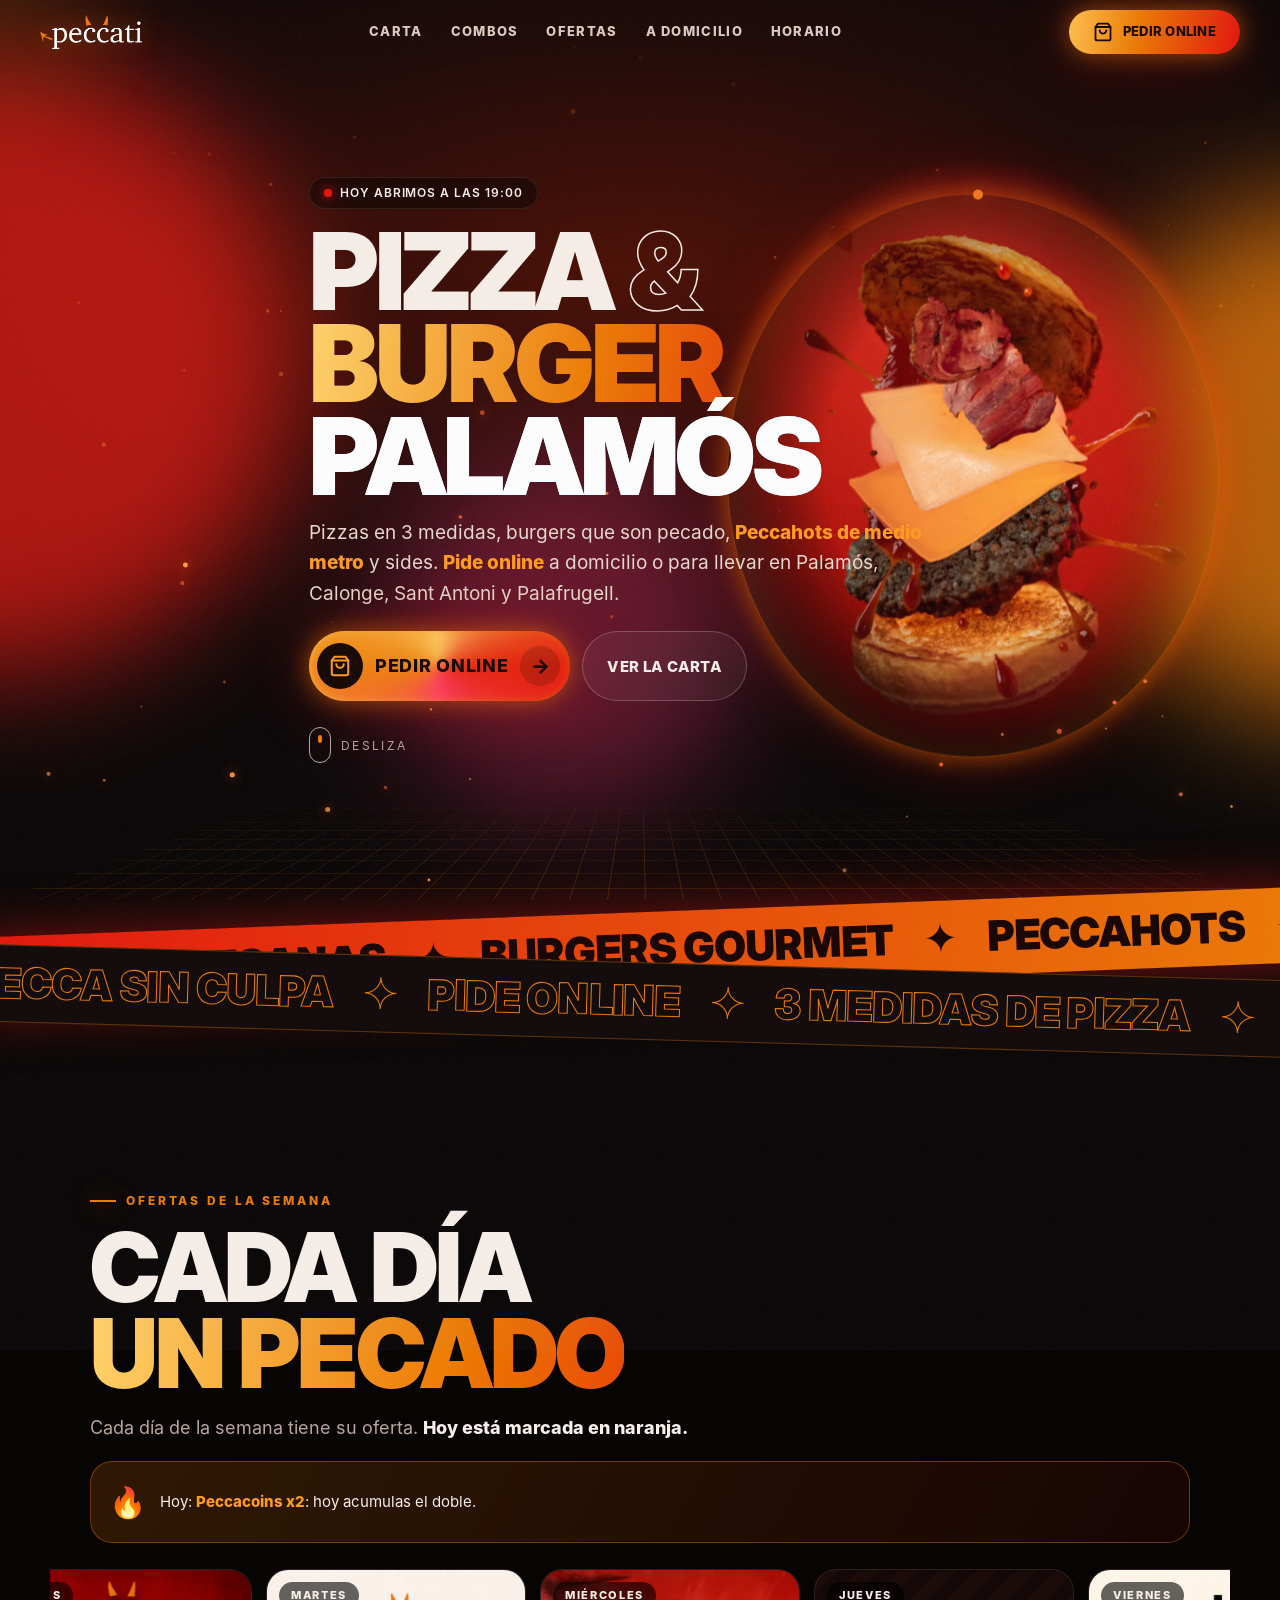
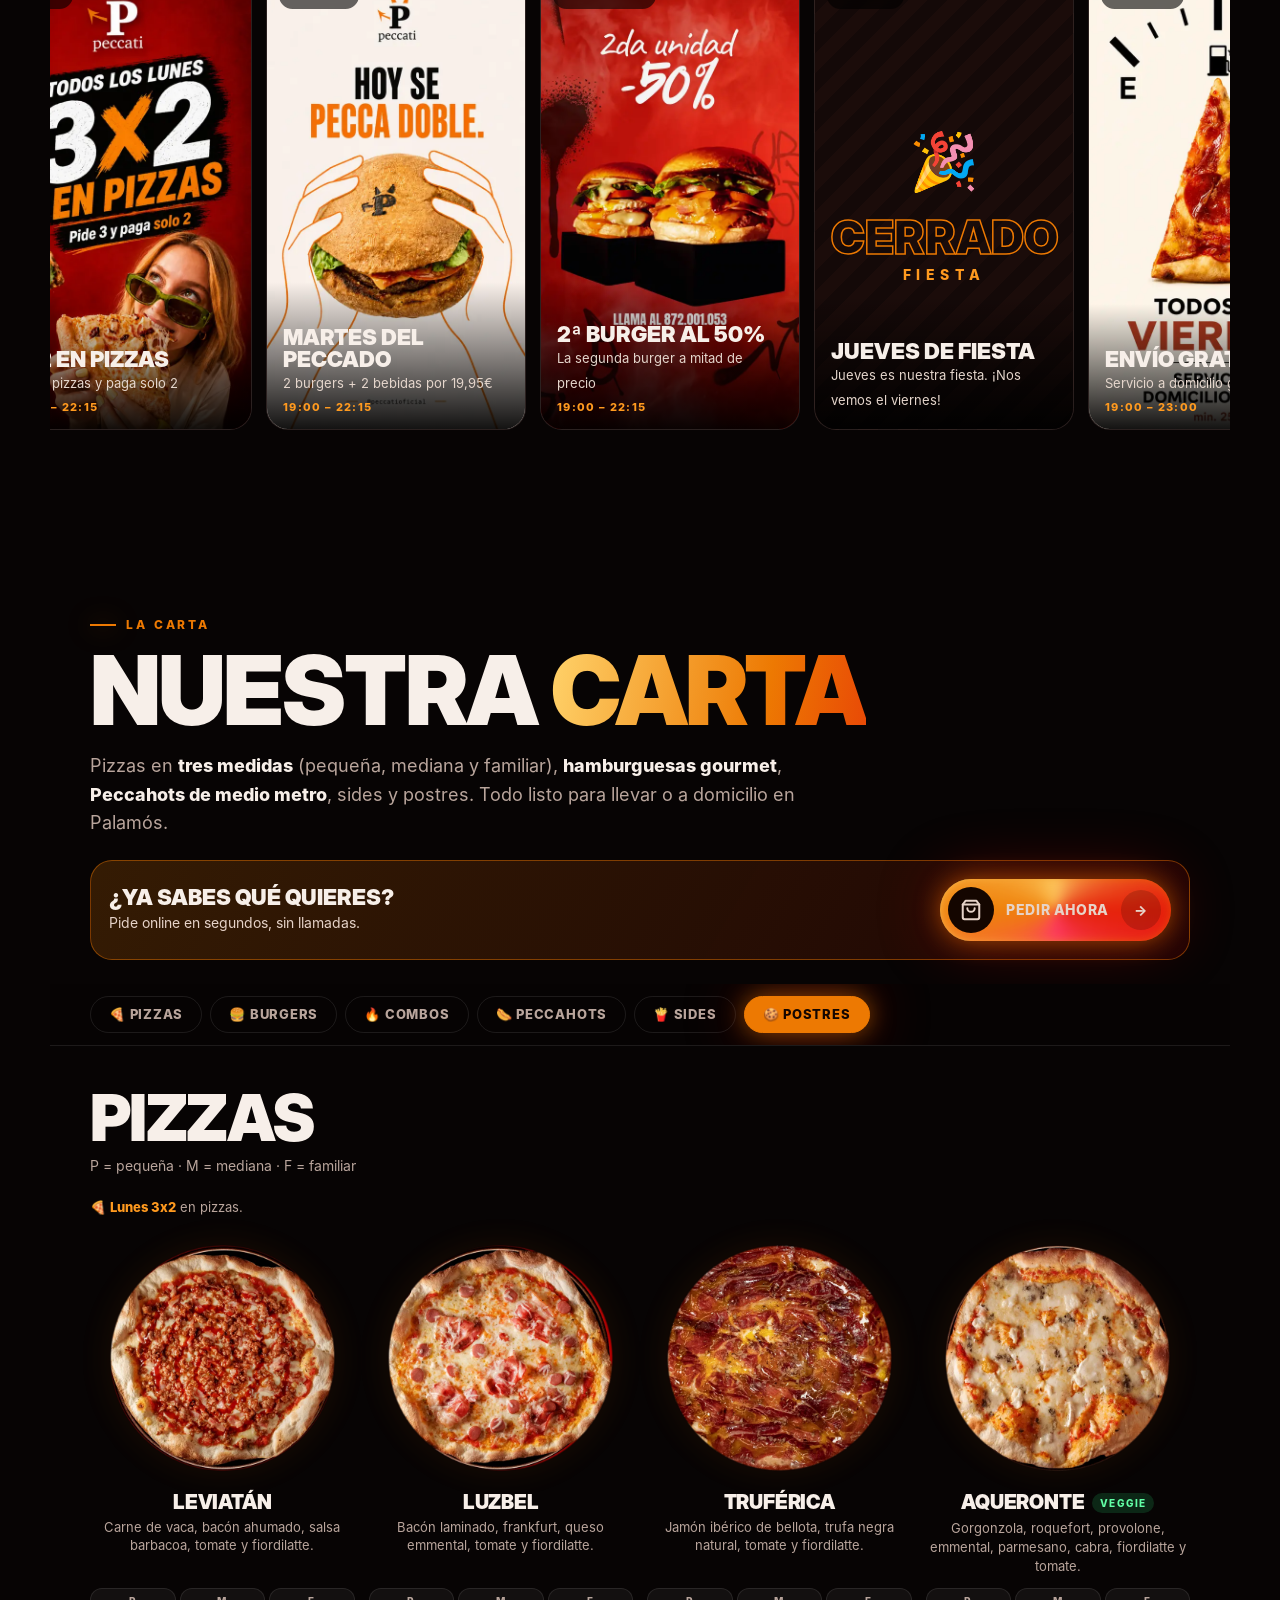
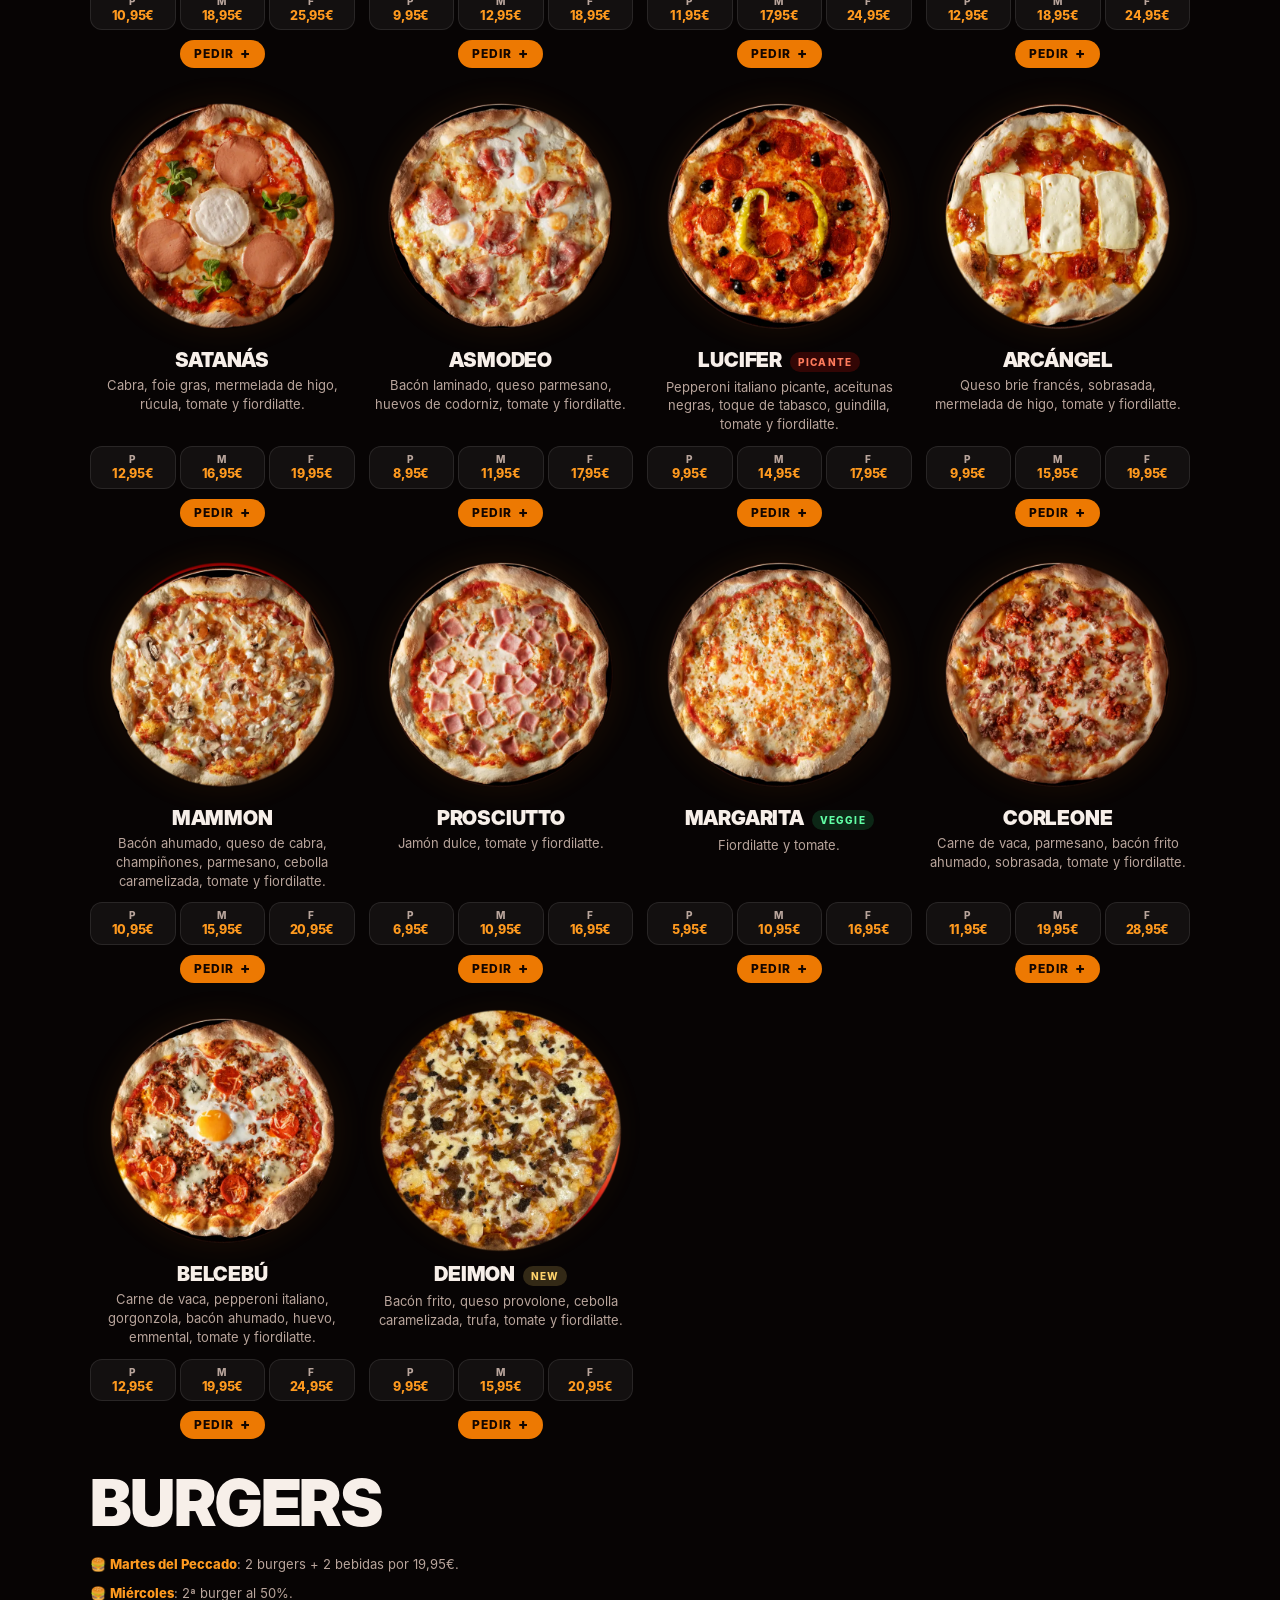
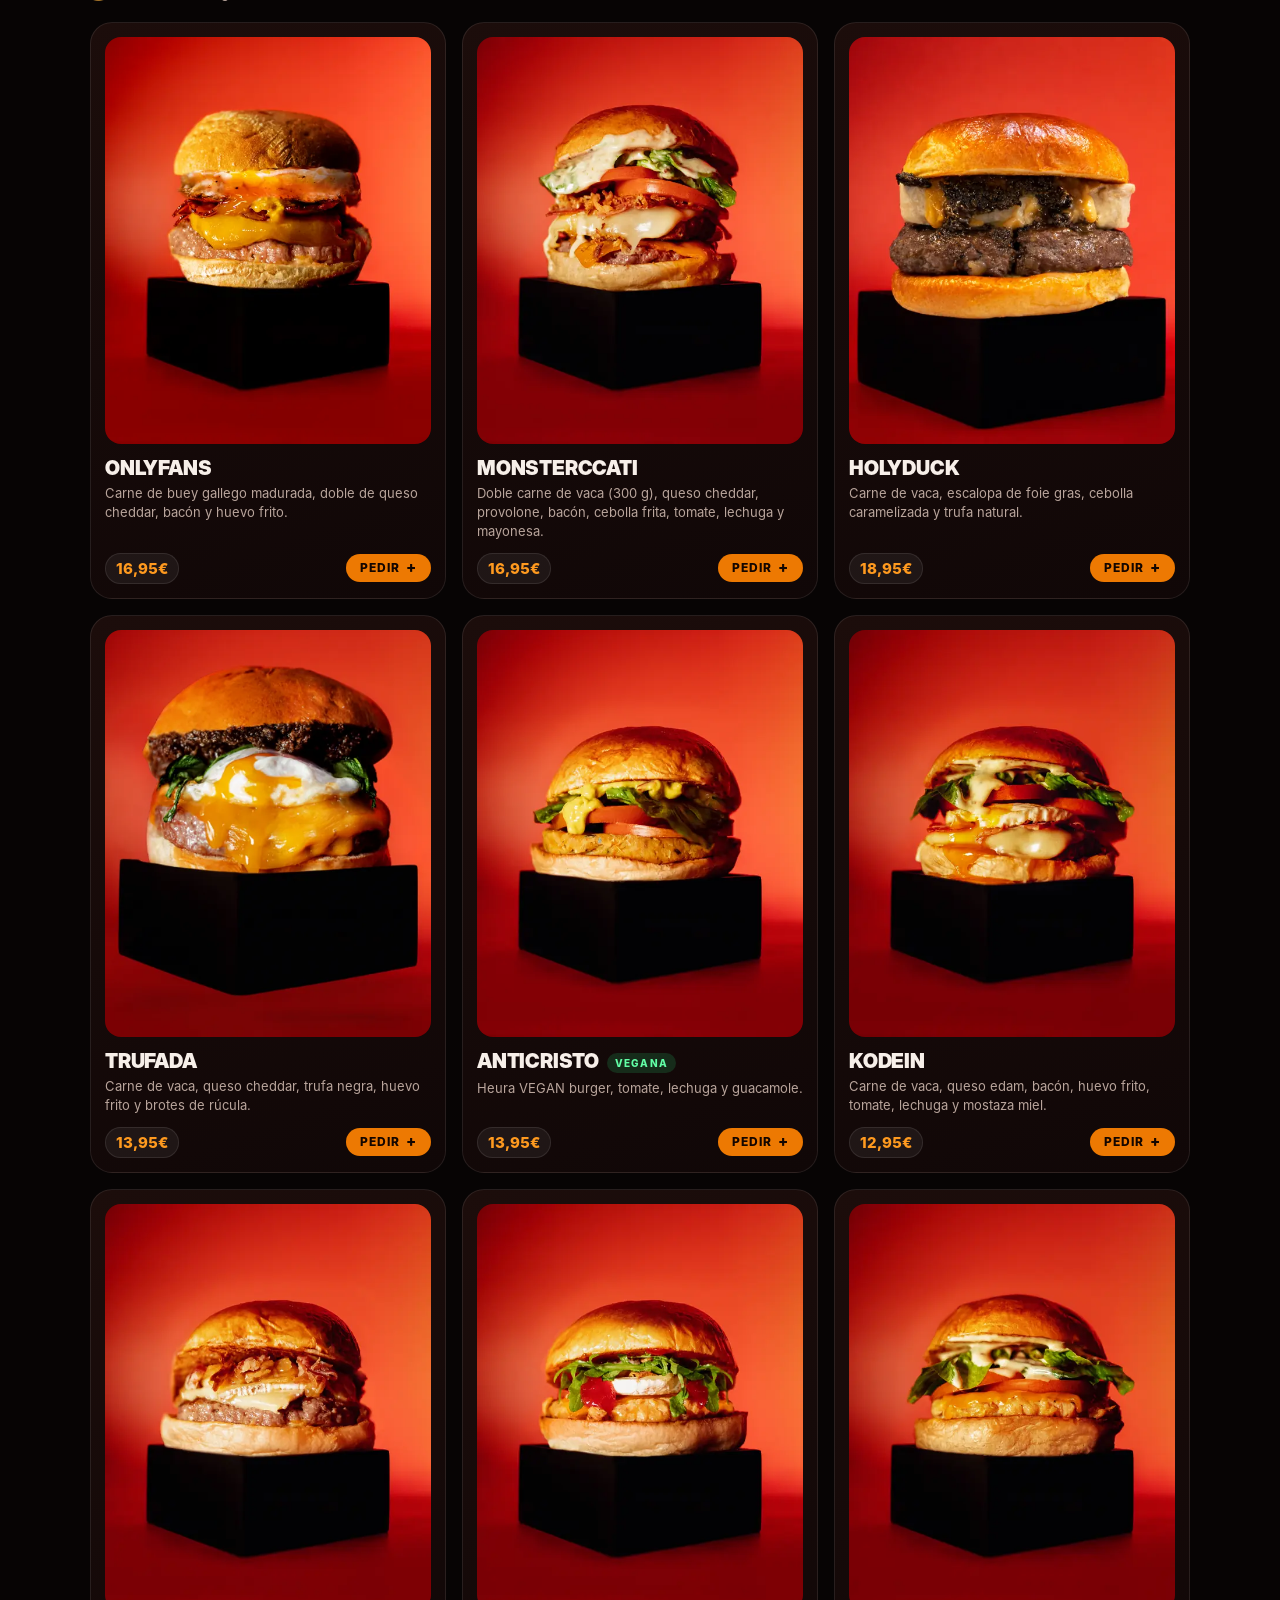
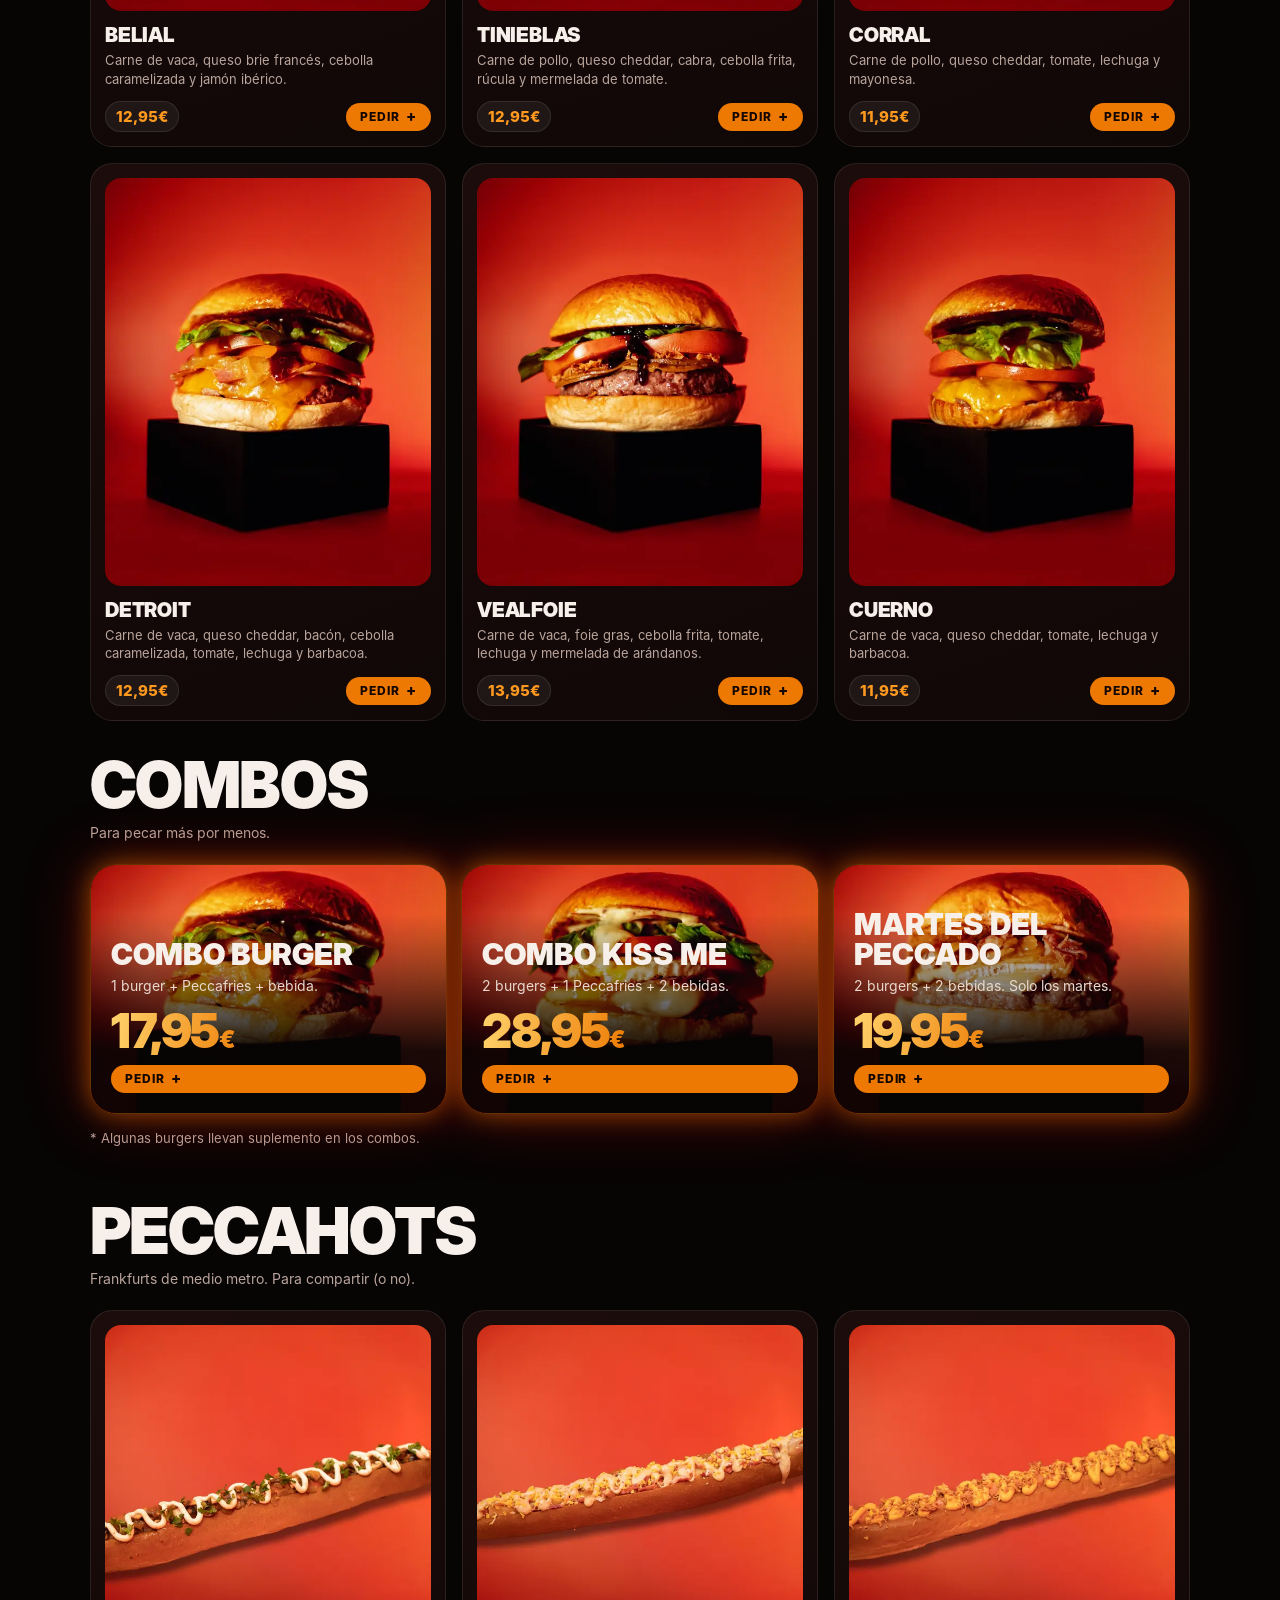
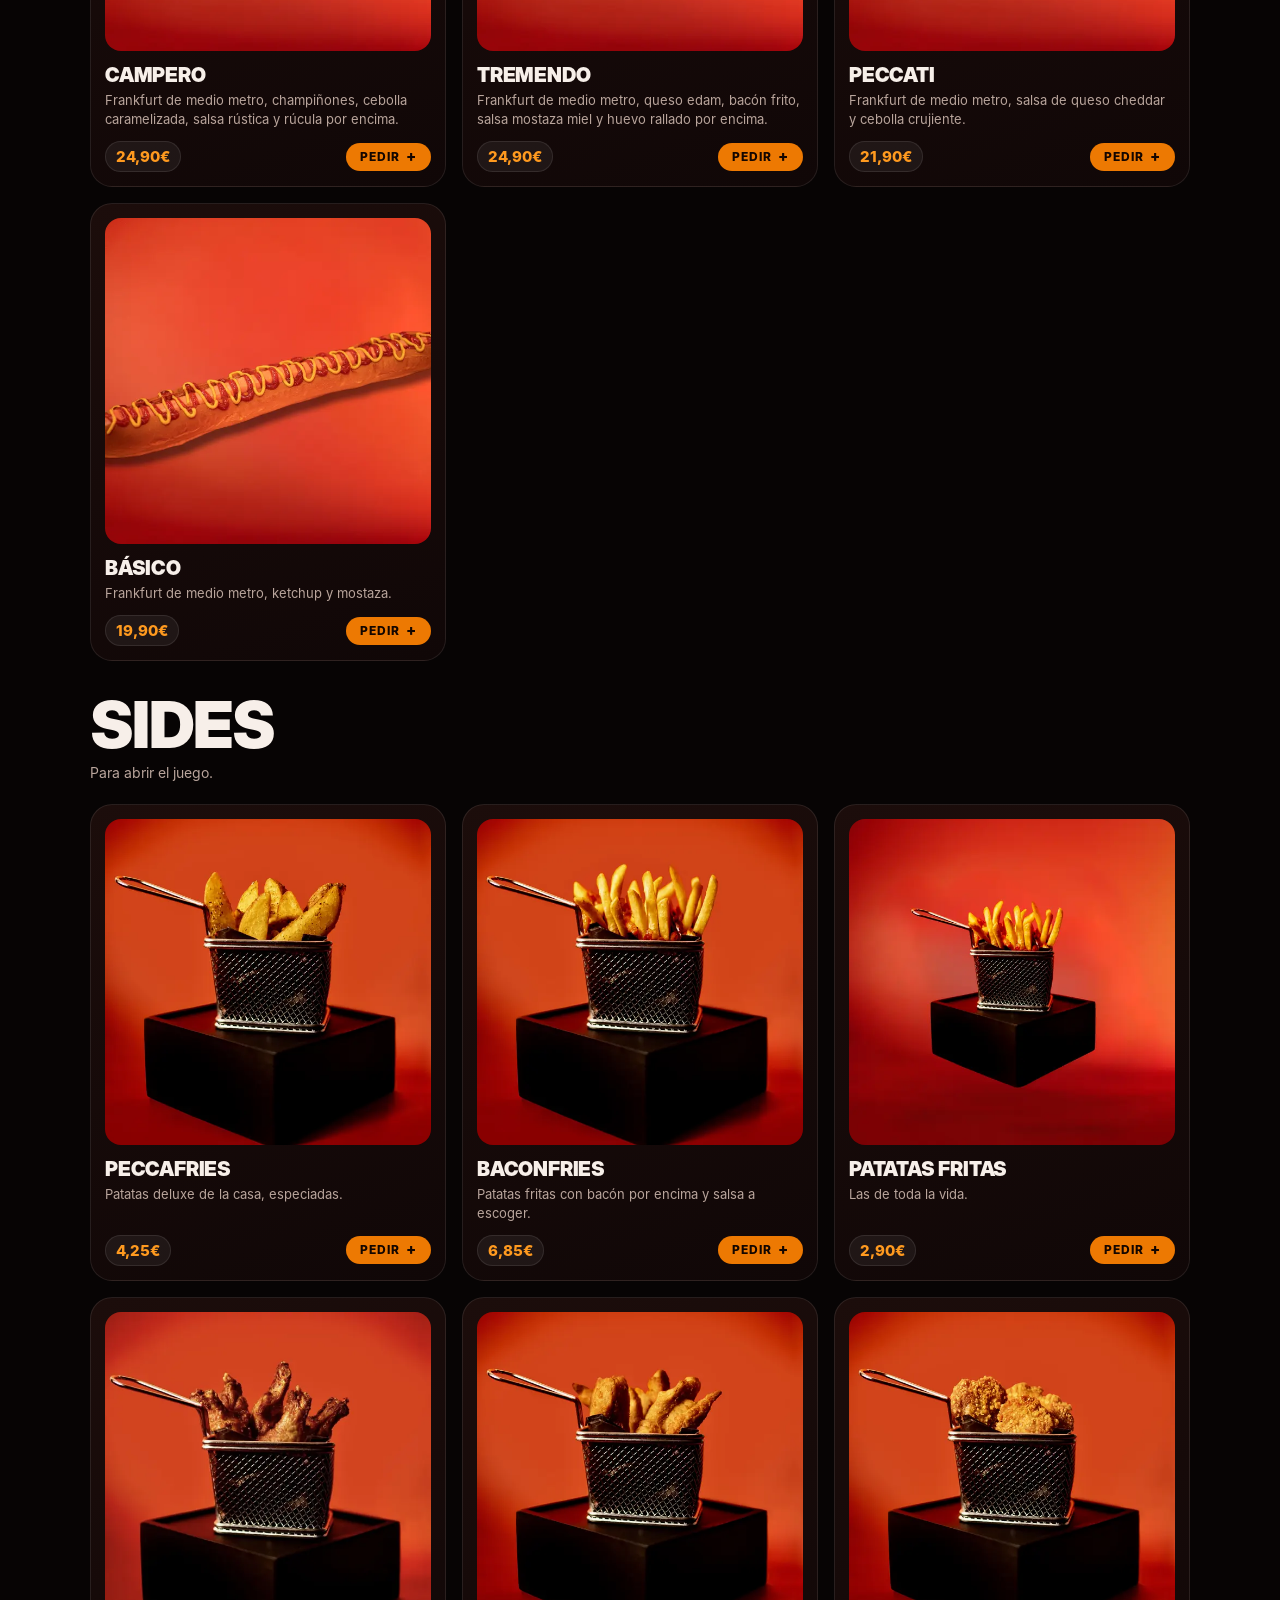
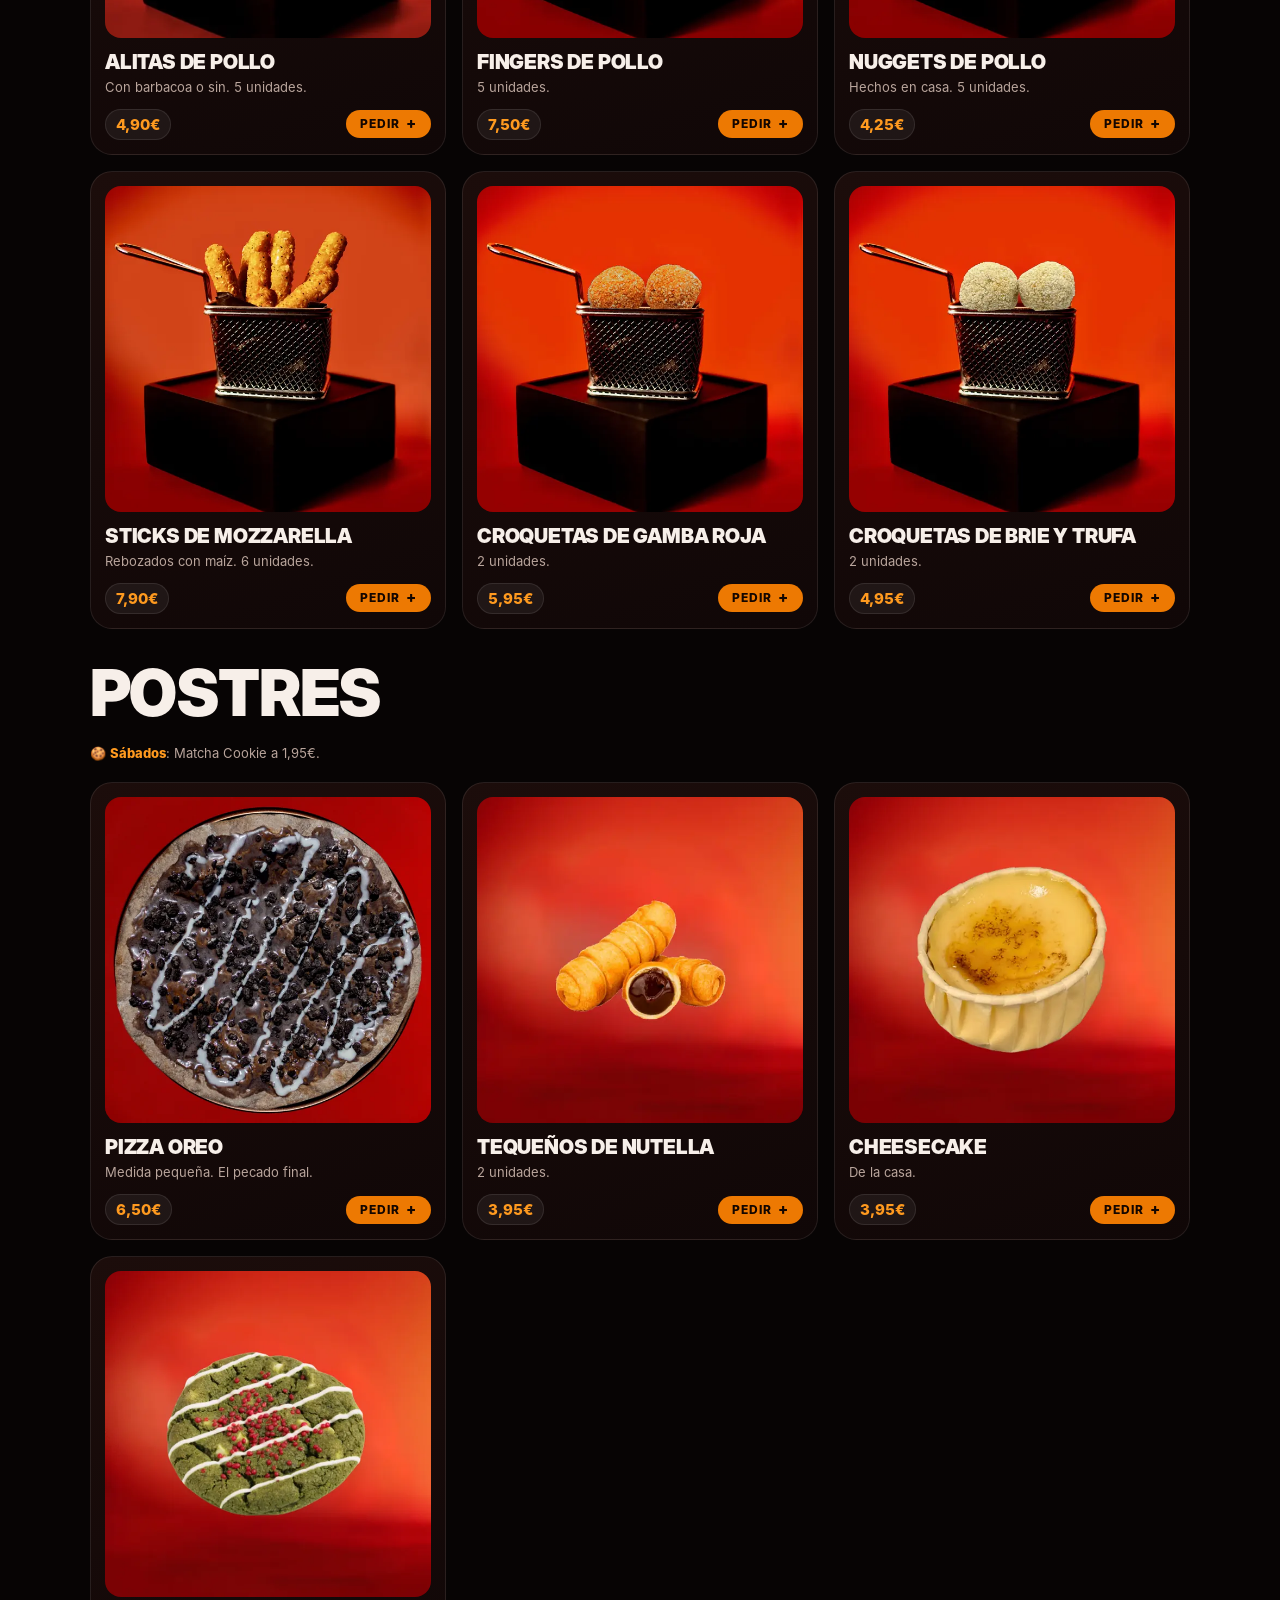
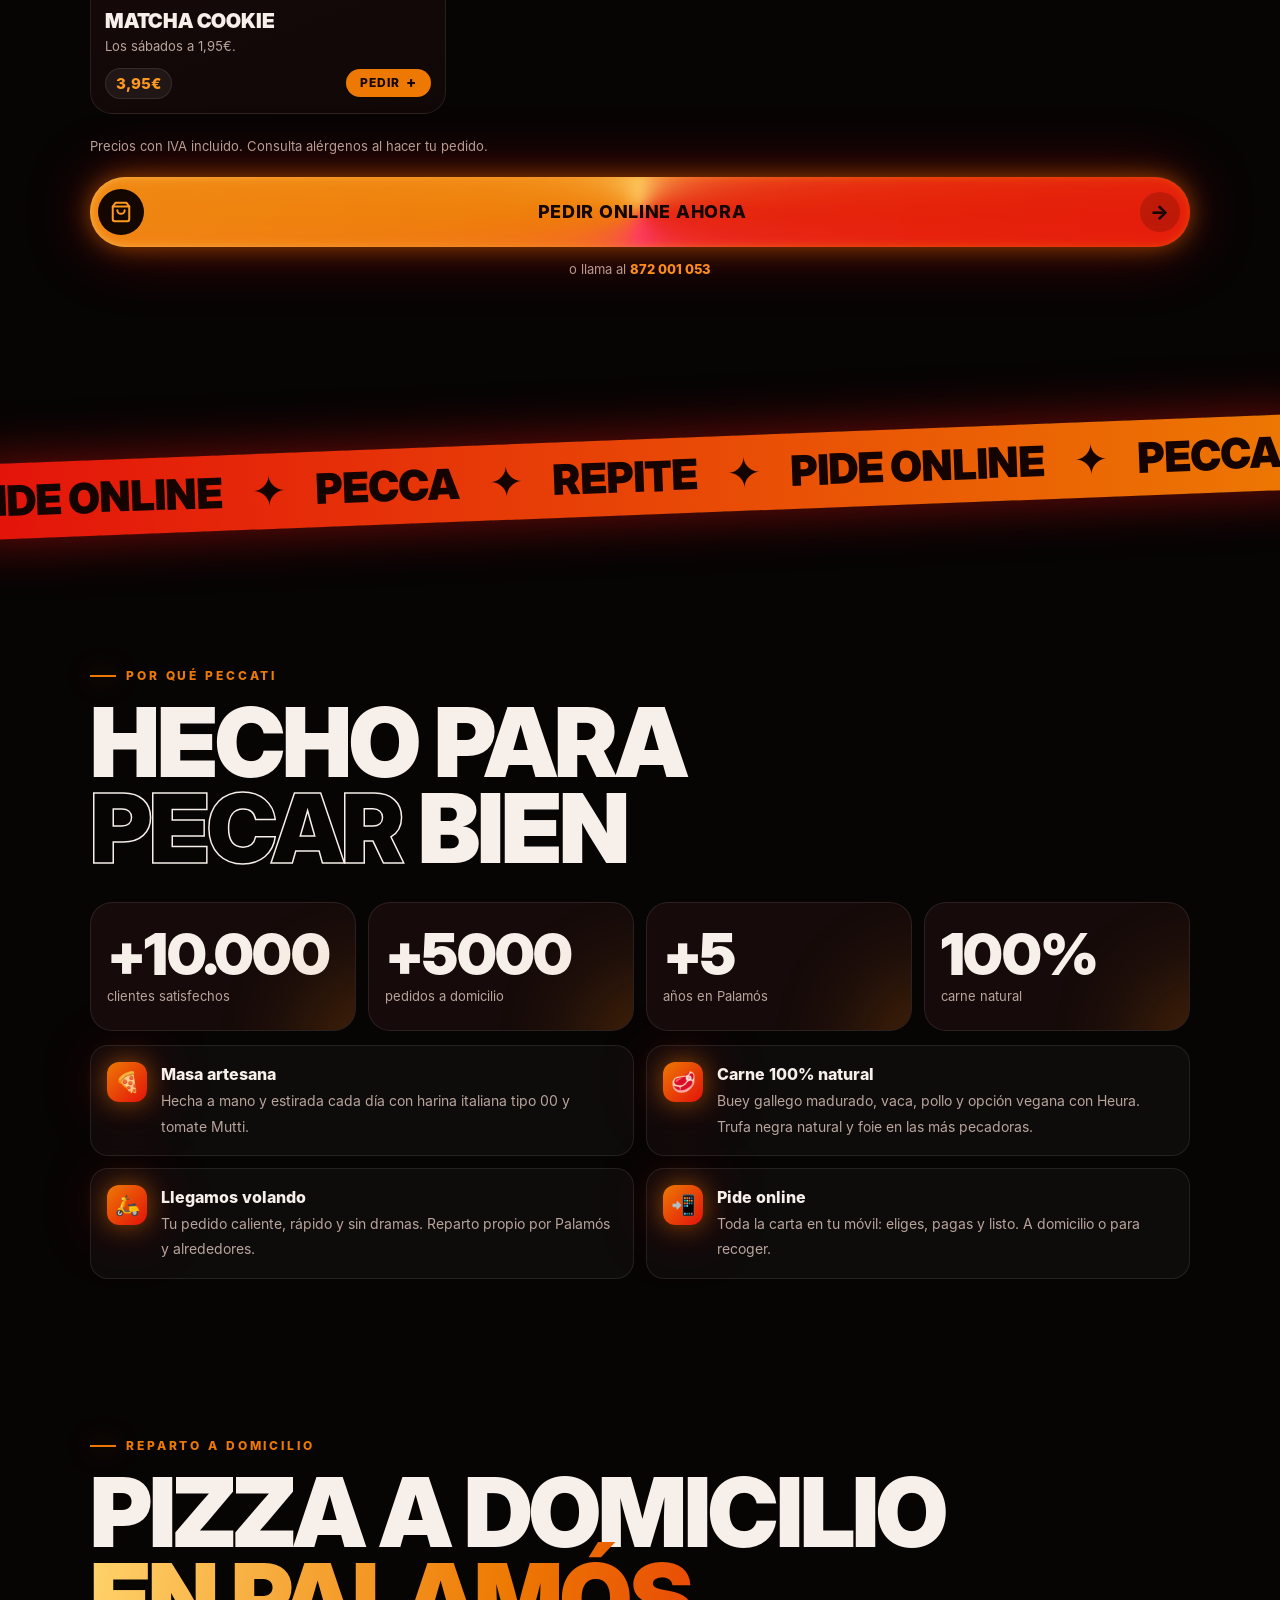
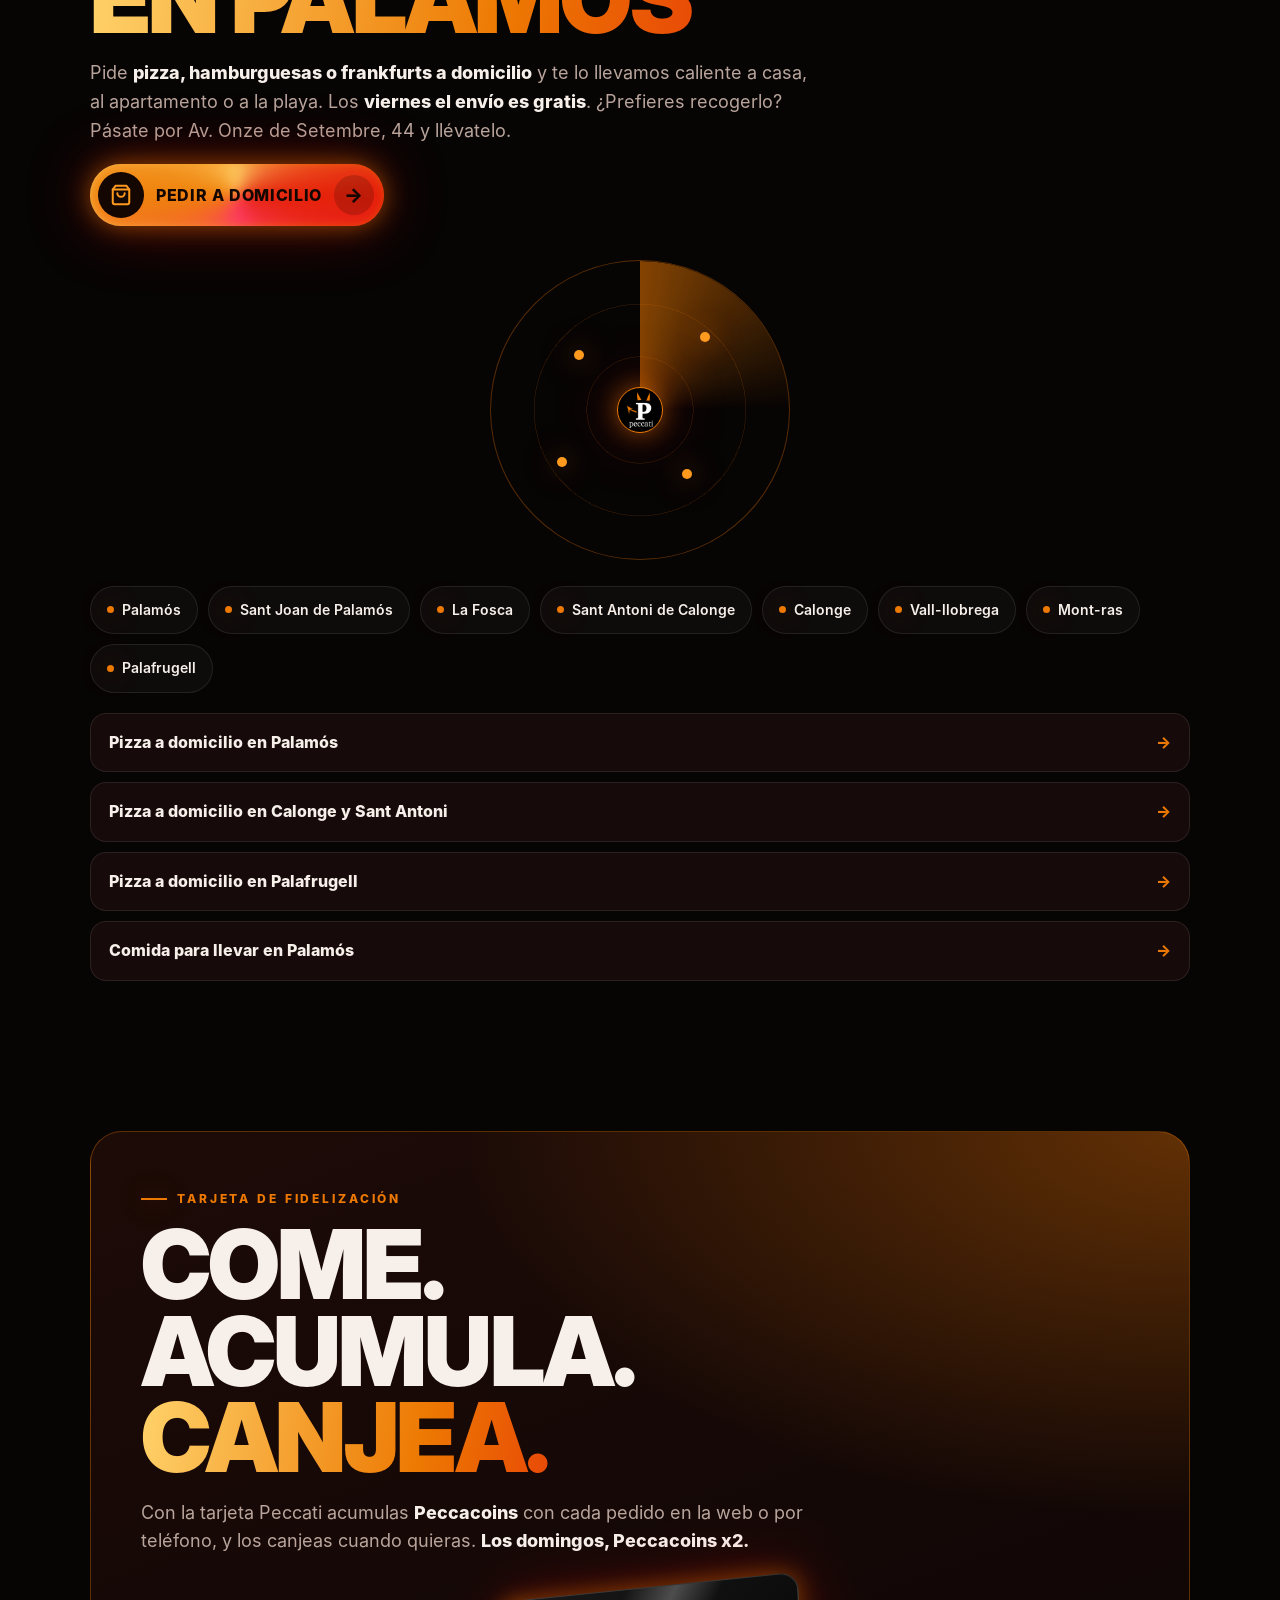
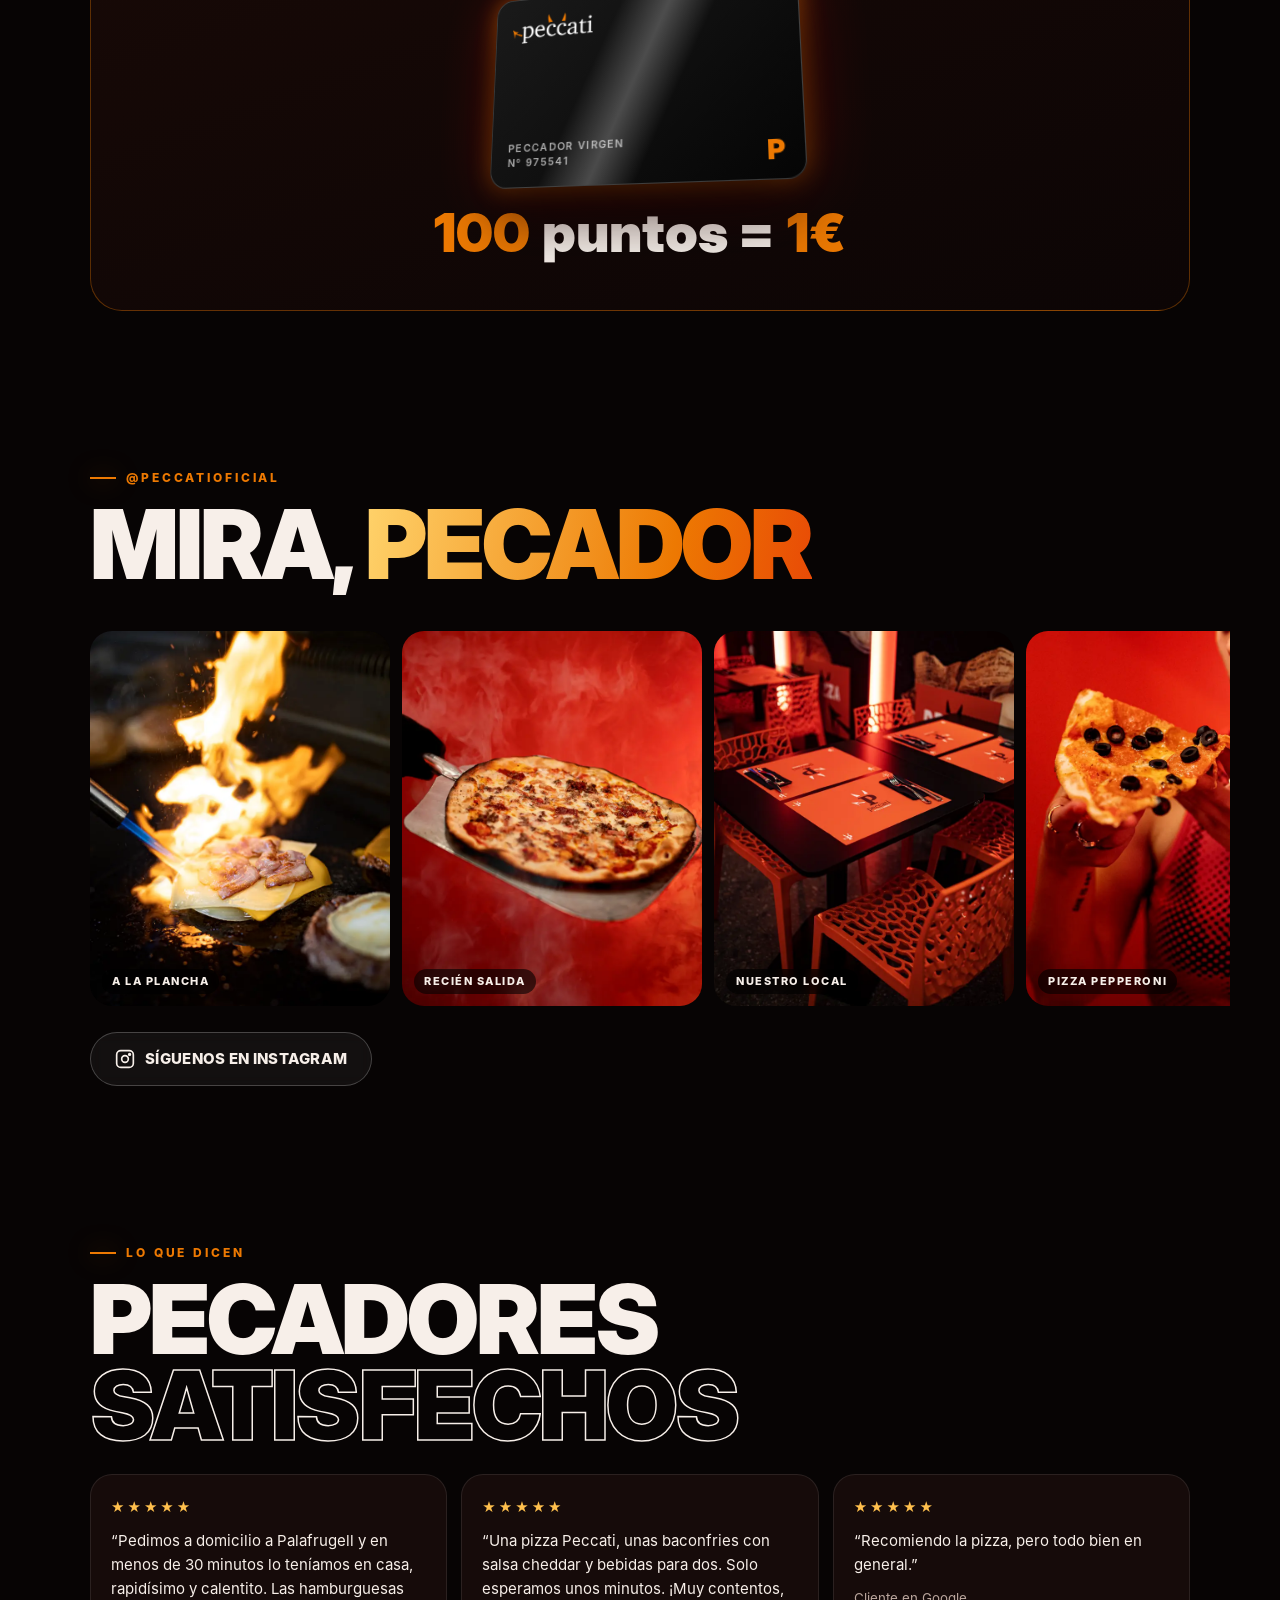
==== index.html @ 38a935e3 "Add files via upload" ====
<!DOCTYPE html>
<html lang="es">
<head>
<meta charset="utf-8">
<meta name="viewport" content="width=device-width,initial-scale=1,viewport-fit=cover">
<title>Pizza y hamburguesas a domicilio en Palamós | Peccati</title>
<meta name="description" content="Pizzería y hamburguesería en Palamós. Pide online pizzas, burgers y frankfurts a domicilio o para llevar en Palamós, Calonge, Sant Antoni y Palafrugell.">
<meta name="keywords" content="pizza Palamós, pizzeria Palamós, pizza a domicilio Palamós, hamburguesas Palamós, burger Palamós, frankfurt Palamós, hot dog Palamós, comida a domicilio Palamós, comida para llevar Palamós, pizza Calonge, pizza Sant Antoni de Calonge, pizza Palafrugell, pizza a domicili Palamós, hamburgueses Palamós">
<link rel="canonical" href="https://www.peccati.es/">
<meta name="robots" content="index,follow,max-image-preview:large,max-snippet:-1">
<meta name="theme-color" content="#070404">
<meta name="format-detection" content="telephone=yes">
<meta name="geo.region" content="ES-CT">
<meta name="geo.placename" content="Palamós">
<meta property="og:type" content="restaurant">
<meta property="og:locale" content="es_ES">
<meta property="og:site_name" content="Peccati Pizza & Burger">
<meta property="og:title" content="Pizza y hamburguesas a domicilio en Palamós | Peccati">
<meta property="og:description" content="Pizzería y hamburguesería en Palamós. Pide online pizzas, burgers y frankfurts a domicilio o para llevar en Palamós, Calonge, Sant Antoni y Palafrugell.">
<meta property="og:url" content="https://www.peccati.es/">
<meta property="og:image" content="https://www.peccati.es/img/brand/og-peccati.jpg">
<meta property="og:image:width" content="1200"><meta property="og:image:height" content="630">
<meta name="twitter:card" content="summary_large_image">
<link rel="icon" href="/favicon.ico" sizes="any">
<link rel="icon" type="image/png" sizes="32x32" href="/img/brand/favicon-32x32.png">
<link rel="icon" type="image/png" sizes="192x192" href="/img/brand/android-icon-192x192.png">
<link rel="apple-touch-icon" sizes="180x180" href="/img/brand/apple-icon-180x180.png">
<link rel="manifest" href="/manifest.webmanifest">
<link rel="preload" href="/assets/fonts/display-black.woff" as="font" type="font/woff" crossorigin>
<link rel="preload" as="image" href="/img/galeria/hero.webp" fetchpriority="high">
<link rel="stylesheet" href="/assets/css/style.css?v=4">
<script type="application/ld+json">{"@context":"https://schema.org","@graph":[{"@type":["Restaurant","FastFoodRestaurant"],"@id":"https://www.peccati.es/#restaurant","name":"Peccati Pizza & Burger","alternateName":["Peccati","Peccati Palamós","Pizzeria Peccati"],"description":"Pizzería y hamburguesería en Palamós. Pizzas en tres medidas, hamburguesas gourmet, Peccahots (frankfurts de medio metro) y sides. Pedidos online, a domicilio y para llevar en Palamós, Calonge, Sant Antoni, Vall-llobrega, Mont-ras y Palafrugell.","url":"https://www.peccati.es/","telephone":"+34872001053","email":"info@peccati.es","image":["https://www.peccati.es/img/brand/og-peccati.jpg","https://www.peccati.es/img/galeria/hero.webp","https://www.peccati.es/img/galeria/7408.webp"],"logo":"https://www.peccati.es/img/brand/logo-stack.png","priceRange":"€€","servesCuisine":["Pizza","Hamburguesas","Hot dogs","Comida americana","Comida italiana"],"address":{"@type":"PostalAddress","streetAddress":"Avinguda Onze de Setembre, 44","addressLocality":"Palamós","postalCode":"17230","addressRegion":"Girona","addressCountry":"ES"},"hasMap":"https://www.google.com/maps/search/?api=1&query=Peccati+Pizza+%26+Burger+Av.+Onze+de+Setembre+44+17230+Palam%C3%B3s","areaServed":[{"@type":"City","name":"Palamós"},{"@type":"City","name":"Sant Joan de Palamós"},{"@type":"City","name":"La Fosca"},{"@type":"City","name":"Sant Antoni de Calonge"},{"@type":"City","name":"Calonge"},{"@type":"City","name":"Vall-llobrega"},{"@type":"City","name":"Mont-ras"},{"@type":"City","name":"Palafrugell"}],"openingHoursSpecification":[{"@type":"OpeningHoursSpecification","dayOfWeek":["Monday","Tuesday","Wednesday"],"opens":"19:00","closes":"22:15"},{"@type":"OpeningHoursSpecification","dayOfWeek":["Friday","Saturday"],"opens":"19:00","closes":"23:00"},{"@type":"OpeningHoursSpecification","dayOfWeek":["Sunday"],"opens":"19:00","closes":"22:30"}],"acceptsReservations":"False","currenciesAccepted":"EUR","sameAs":["https://www.instagram.com/peccatioficial/","https://www.just-eat.es/restaurants-peccati-pizza-burger-palamos","https://www.tripadvisor.com/Restaurant_Review-g663680-d27344027-Reviews-Peccati_Pizza_burger-Palamos_Province_of_Girona_Catalonia.html"],"potentialAction":{"@type":"OrderAction","target":{"@type":"EntryPoint","urlTemplate":"https://peccati-pizza-burger.kivly.store/menu/6a0c73a825fbab1417b7fc30?tab=carta","inLanguage":"es","actionPlatform":["http://schema.org/MobileWebPlatform","http://schema.org/DesktopWebPlatform"]},"deliveryMethod":["http://purl.org/goodrelations/v1#DeliveryModeOwnFleet","http://purl.org/goodrelations/v1#DeliveryModePickUp"]},"hasMenu":{"@type":"Menu","name":"Carta Peccati Pizza & Burger","url":"https://www.peccati.es/#carta","inLanguage":"es","hasMenuSection":[{"@type":"MenuSection","name":"Pizzas","description":"Tres medidas: pequeña, mediana y familiar","hasMenuItem":[{"@type":"MenuItem","name":"Pizza Leviatán","description":"Carne de vaca, bacón ahumado, salsa barbacoa, tomate y fiordilatte.","offers":[{"@type":"Offer","price":"10.95","priceCurrency":"EUR","name":"Pequeña"},{"@type":"Offer","price":"18.95","priceCurrency":"EUR","name":"Mediana"},{"@type":"Offer","price":"25.95","priceCurrency":"EUR","name":"Familiar"}]},{"@type":"MenuItem","name":"Pizza Luzbel","description":"Bacón laminado, frankfurt, queso emmental, tomate y fiordilatte.","offers":[{"@type":"Offer","price":"9.95","priceCurrency":"EUR","name":"Pequeña"},{"@type":"Offer","price":"12.95","priceCurrency":"EUR","name":"Mediana"},{"@type":"Offer","price":"18.95","priceCurrency":"EUR","name":"Familiar"}]},{"@type":"MenuItem","name":"Pizza Truférica","description":"Jamón ibérico de bellota, trufa negra natural, tomate y fiordilatte.","offers":[{"@type":"Offer","price":"11.95","priceCurrency":"EUR","name":"Pequeña"},{"@type":"Offer","price":"17.95","priceCurrency":"EUR","name":"Mediana"},{"@type":"Offer","price":"24.95","priceCurrency":"EUR","name":"Familiar"}]},{"@type":"MenuItem","name":"Pizza Aqueronte","description":"Gorgonzola, roquefort, provolone, emmental, parmesano, cabra, fiordilatte y tomate.","offers":[{"@type":"Offer","price":"12.95","priceCurrency":"EUR","name":"Pequeña"},{"@type":"Offer","price":"18.95","priceCurrency":"EUR","name":"Mediana"},{"@type":"Offer","price":"24.95","priceCurrency":"EUR","name":"Familiar"}]},{"@type":"MenuItem","name":"Pizza Satanás","description":"Cabra, foie gras, mermelada de higo, rúcula, tomate y fiordilatte.","offers":[{"@type":"Offer","price":"12.95","priceCurrency":"EUR","name":"Pequeña"},{"@type":"Offer","price":"16.95","priceCurrency":"EUR","name":"Mediana"},{"@type":"Offer","price":"19.95","priceCurrency":"EUR","name":"Familiar"}]},{"@type":"MenuItem","name":"Pizza Asmodeo","description":"Bacón laminado, queso parmesano, huevos de codorniz, tomate y fiordilatte.","offers":[{"@type":"Offer","price":"8.95","priceCurrency":"EUR","name":"Pequeña"},{"@type":"Offer","price":"11.95","priceCurrency":"EUR","name":"Mediana"},{"@type":"Offer","price":"17.95","priceCurrency":"EUR","name":"Familiar"}]},{"@type":"MenuItem","name":"Pizza Lucifer","description":"Pepperoni italiano picante, aceitunas negras, toque de tabasco, guindilla, tomate y fiordilatte.","offers":[{"@type":"Offer","price":"9.95","priceCurrency":"EUR","name":"Pequeña"},{"@type":"Offer","price":"14.95","priceCurrency":"EUR","name":"Mediana"},{"@type":"Offer","price":"17.95","priceCurrency":"EUR","name":"Familiar"}]},{"@type":"MenuItem","name":"Pizza Arcángel","description":"Queso brie francés, sobrasada, mermelada de higo, tomate y fiordilatte.","offers":[{"@type":"Offer","price":"9.95","priceCurrency":"EUR","name":"Pequeña"},{"@type":"Offer","price":"15.95","priceCurrency":"EUR","name":"Mediana"},{"@type":"Offer","price":"19.95","priceCurrency":"EUR","name":"Familiar"}]},{"@type":"MenuItem","name":"Pizza Mammon","description":"Bacón ahumado, queso de cabra, champiñones, parmesano, cebolla caramelizada, tomate y fiordilatte.","offers":[{"@type":"Offer","price":"10.95","priceCurrency":"EUR","name":"Pequeña"},{"@type":"Offer","price":"15.95","priceCurrency":"EUR","name":"Mediana"},{"@type":"Offer","price":"20.95","priceCurrency":"EUR","name":"Familiar"}]},{"@type":"MenuItem","name":"Pizza Prosciutto","description":"Jamón dulce, tomate y fiordilatte.","offers":[{"@type":"Offer","price":"6.95","priceCurrency":"EUR","name":"Pequeña"},{"@type":"Offer","price":"10.95","priceCurrency":"EUR","name":"Mediana"},{"@type":"Offer","price":"16.95","priceCurrency":"EUR","name":"Familiar"}]},{"@type":"MenuItem","name":"Pizza Margarita","description":"Fiordilatte y tomate.","offers":[{"@type":"Offer","price":"5.95","priceCurrency":"EUR","name":"Pequeña"},{"@type":"Offer","price":"10.95","priceCurrency":"EUR","name":"Mediana"},{"@type":"Offer","price":"16.95","priceCurrency":"EUR","name":"Familiar"}]},{"@type":"MenuItem","name":"Pizza Corleone","description":"Carne de vaca, parmesano, bacón frito ahumado, sobrasada, tomate y fiordilatte.","offers":[{"@type":"Offer","price":"11.95","priceCurrency":"EUR","name":"Pequeña"},{"@type":"Offer","price":"19.95","priceCurrency":"EUR","name":"Mediana"},{"@type":"Offer","price":"28.95","priceCurrency":"EUR","name":"Familiar"}]},{"@type":"MenuItem","name":"Pizza Belcebú","description":"Carne de vaca, pepperoni italiano, gorgonzola, bacón ahumado, huevo, emmental, tomate y fiordilatte.","offers":[{"@type":"Offer","price":"12.95","priceCurrency":"EUR","name":"Pequeña"},{"@type":"Offer","price":"19.95","priceCurrency":"EUR","name":"Mediana"},{"@type":"Offer","price":"24.95","priceCurrency":"EUR","name":"Familiar"}]},{"@type":"MenuItem","name":"Pizza Deimon","description":"Bacón frito, queso provolone, cebolla caramelizada, trufa, tomate y fiordilatte.","offers":[{"@type":"Offer","price":"9.95","priceCurrency":"EUR","name":"Pequeña"},{"@type":"Offer","price":"15.95","priceCurrency":"EUR","name":"Mediana"},{"@type":"Offer","price":"20.95","priceCurrency":"EUR","name":"Familiar"}]}]},{"@type":"MenuSection","name":"Hamburguesas","hasMenuItem":[{"@type":"MenuItem","name":"Burger Onlyfans","description":"Carne de buey gallego madurada, doble de queso cheddar, bacón y huevo frito.","offers":{"@type":"Offer","price":"16.95","priceCurrency":"EUR"}},{"@type":"MenuItem","name":"Burger Monsterccati","description":"Doble carne de vaca (300 g), queso cheddar, provolone, bacón, cebolla frita, tomate, lechuga y mayonesa.","offers":{"@type":"Offer","price":"16.95","priceCurrency":"EUR"}},{"@type":"MenuItem","name":"Burger HolyDuck","description":"Carne de vaca, escalopa de foie gras, cebolla caramelizada y trufa natural.","offers":{"@type":"Offer","price":"18.95","priceCurrency":"EUR"}},{"@type":"MenuItem","name":"Burger Trufada","description":"Carne de vaca, queso cheddar, trufa negra, huevo frito y brotes de rúcula.","offers":{"@type":"Offer","price":"13.95","priceCurrency":"EUR"}},{"@type":"MenuItem","name":"Burger Anticristo","description":"Heura VEGAN burger, tomate, lechuga y guacamole.","offers":{"@type":"Offer","price":"13.95","priceCurrency":"EUR"},"suitableForDiet":"https://schema.org/VeganDiet"},{"@type":"MenuItem","name":"Burger Kodein","description":"Carne de vaca, queso edam, bacón, huevo frito, tomate, lechuga y mostaza miel.","offers":{"@type":"Offer","price":"12.95","priceCurrency":"EUR"}},{"@type":"MenuItem","name":"Burger Belial","description":"Carne de vaca, queso brie francés, cebolla caramelizada y jamón ibérico.","offers":{"@type":"Offer","price":"12.95","priceCurrency":"EUR"}},{"@type":"MenuItem","name":"Burger Tinieblas","description":"Carne de pollo, queso cheddar, cabra, cebolla frita, rúcula y mermelada de tomate.","offers":{"@type":"Offer","price":"12.95","priceCurrency":"EUR"}},{"@type":"MenuItem","name":"Burger Corral","description":"Carne de pollo, queso cheddar, tomate, lechuga y mayonesa.","offers":{"@type":"Offer","price":"11.95","priceCurrency":"EUR"}},{"@type":"MenuItem","name":"Burger Detroit","description":"Carne de vaca, queso cheddar, bacón, cebolla caramelizada, tomate, lechuga y barbacoa.","offers":{"@type":"Offer","price":"12.95","priceCurrency":"EUR"}},{"@type":"MenuItem","name":"Burger Vealfoie","description":"Carne de vaca, foie gras, cebolla frita, tomate, lechuga y mermelada de arándanos.","offers":{"@type":"Offer","price":"13.95","priceCurrency":"EUR"}},{"@type":"MenuItem","name":"Burger Cuerno","description":"Carne de vaca, queso cheddar, tomate, lechuga y barbacoa.","offers":{"@type":"Offer","price":"11.95","priceCurrency":"EUR"}}]},{"@type":"MenuSection","name":"Combos","hasMenuItem":[{"@type":"MenuItem","name":"Combo Burger","description":"1 burger + Peccafries + bebida.","offers":{"@type":"Offer","price":"17.95","priceCurrency":"EUR"}},{"@type":"MenuItem","name":"Combo Kiss Me","description":"2 burgers + 1 Peccafries + 2 bebidas.","offers":{"@type":"Offer","price":"28.95","priceCurrency":"EUR"}},{"@type":"MenuItem","name":"Martes del Peccado","description":"2 burgers + 2 bebidas. Solo los martes.","offers":{"@type":"Offer","price":"19.95","priceCurrency":"EUR"}}]},{"@type":"MenuSection","name":"Peccahots (frankfurts de medio metro)","hasMenuItem":[{"@type":"MenuItem","name":"Peccahot Campero","description":"Frankfurt de medio metro, champiñones, cebolla caramelizada, salsa rústica y rúcula por encima.","offers":{"@type":"Offer","price":"24.90","priceCurrency":"EUR"}},{"@type":"MenuItem","name":"Peccahot Tremendo","description":"Frankfurt de medio metro, queso edam, bacón frito, salsa mostaza miel y huevo rallado por encima.","offers":{"@type":"Offer","price":"24.90","priceCurrency":"EUR"}},{"@type":"MenuItem","name":"Peccahot Peccati","description":"Frankfurt de medio metro, salsa de queso cheddar y cebolla crujiente.","offers":{"@type":"Offer","price":"21.90","priceCurrency":"EUR"}},{"@type":"MenuItem","name":"Peccahot Básico","description":"Frankfurt de medio metro, ketchup y mostaza.","offers":{"@type":"Offer","price":"19.90","priceCurrency":"EUR"}}]},{"@type":"MenuSection","name":"Sides","hasMenuItem":[{"@type":"MenuItem","name":"Peccafries","description":"Patatas deluxe de la casa, especiadas.","offers":{"@type":"Offer","price":"4.25","priceCurrency":"EUR"}},{"@type":"MenuItem","name":"Baconfries","description":"Patatas fritas con bacón por encima y salsa a escoger.","offers":{"@type":"Offer","price":"6.85","priceCurrency":"EUR"}},{"@type":"MenuItem","name":"Patatas fritas","description":"Las de toda la vida.","offers":{"@type":"Offer","price":"2.90","priceCurrency":"EUR"}},{"@type":"MenuItem","name":"Alitas de pollo","description":"Con barbacoa o sin. 5 unidades.","offers":{"@type":"Offer","price":"4.90","priceCurrency":"EUR"}},{"@type":"MenuItem","name":"Fingers de pollo","description":"5 unidades.","offers":{"@type":"Offer","price":"7.50","priceCurrency":"EUR"}},{"@type":"MenuItem","name":"Nuggets de pollo","description":"Hechos en casa. 5 unidades.","offers":{"@type":"Offer","price":"4.25","priceCurrency":"EUR"}},{"@type":"MenuItem","name":"Sticks de mozzarella","description":"Rebozados con maíz. 6 unidades.","offers":{"@type":"Offer","price":"7.90","priceCurrency":"EUR"}},{"@type":"MenuItem","name":"Croquetas de gamba roja","description":"2 unidades.","offers":{"@type":"Offer","price":"5.95","priceCurrency":"EUR"}},{"@type":"MenuItem","name":"Croquetas de brie y trufa","description":"2 unidades.","offers":{"@type":"Offer","price":"4.95","priceCurrency":"EUR"}}]},{"@type":"MenuSection","name":"Postres","hasMenuItem":[{"@type":"MenuItem","name":"Pizza Oreo","description":"Medida pequeña. El pecado final.","offers":{"@type":"Offer","price":"6.50","priceCurrency":"EUR"}},{"@type":"MenuItem","name":"Tequeños de Nutella","description":"2 unidades.","offers":{"@type":"Offer","price":"3.95","priceCurrency":"EUR"}},{"@type":"MenuItem","name":"Cheesecake","description":"De la casa.","offers":{"@type":"Offer","price":"3.95","priceCurrency":"EUR"}},{"@type":"MenuItem","name":"Matcha Cookie","description":"Los sábados a 1,95€.","offers":{"@type":"Offer","price":"3.95","priceCurrency":"EUR"}}]}]}},{"@type":"WebSite","@id":"https://www.peccati.es/#web","url":"https://www.peccati.es/","name":"Peccati Pizza & Burger","inLanguage":"es-ES","publisher":{"@id":"https://www.peccati.es/#restaurant"}}]}</script>
<script type="application/ld+json">{"@context":"https://schema.org","@type":"FAQPage","mainEntity":[{"@type":"Question","name":"¿Hacéis pizza y hamburguesas a domicilio en Palamós?","acceptedAnswer":{"@type":"Answer","text":"Sí. En Peccati Pizza & Burger llevamos pizzas, hamburguesas, Peccahots (frankfurts de medio metro) y sides a domicilio en Palamós y alrededores. Pide online en nuestra web o llamando al 872 001 053."}},{"@type":"Question","name":"¿Cómo puedo pedir online?","acceptedAnswer":{"@type":"Answer","text":"Pulsa el botón «Pedir online» de esta web: verás toda la carta, eliges y pagas en un momento. También puedes llamarnos."}},{"@type":"Question","name":"¿A qué zonas hacéis reparto a domicilio?","acceptedAnswer":{"@type":"Answer","text":"Repartimos en Palamós, Sant Joan de Palamós, La Fosca, Sant Antoni de Calonge, Calonge, Vall-llobrega, Mont-ras y Palafrugell. Si no estás seguro de si llegamos a tu calle, llámanos y te lo confirmamos."}},{"@type":"Question","name":"¿Cuál es el horario de Peccati?","acceptedAnswer":{"@type":"Answer","text":"Lunes, martes y miércoles de 19:00 a 22:15. Jueves cerrado. Viernes y sábado de 19:00 a 23:00. Domingo de 19:00 a 22:30."}},{"@type":"Question","name":"¿Puedo pedir para llevar y recoger en el local?","acceptedAnswer":{"@type":"Answer","text":"Claro. Pide online o por teléfono (872 001 053) y pásate a recogerlo por Av. Onze de Setembre, 44, Palamós."}},{"@type":"Question","name":"¿Qué tamaños de pizza tenéis?","acceptedAnswer":{"@type":"Answer","text":"Todas nuestras pizzas tienen tres medidas: pequeña, mediana y familiar."}},{"@type":"Question","name":"¿Tenéis opciones vegetarianas o veganas?","acceptedAnswer":{"@type":"Answer","text":"Sí: la burger Anticristo es vegana (Heura VEGAN con guacamole) y tenemos pizzas vegetarianas como la Margarita o la Aqueronte de quesos."}},{"@type":"Question","name":"¿Qué ofertas tenéis cada día?","acceptedAnswer":{"@type":"Answer","text":"Lunes 3x2 en pizzas, martes «Martes del Peccado» (2 burgers + 2 bebidas por 19,95€), miércoles la 2ª burger al 50%, viernes envío gratis, sábado Matcha Cookie a 1,95€ y domingo Peccacoins x2. Los jueves cerramos."}},{"@type":"Question","name":"¿Qué son los combos?","acceptedAnswer":{"@type":"Answer","text":"Combo Burger: 1 burger + Peccafries + bebida por 17,95€. Combo Kiss Me: 2 burgers + 1 Peccafries + 2 bebidas por 28,95€. Algunas burgers llevan suplemento."}},{"@type":"Question","name":"¿Qué son los Peccacoins?","acceptedAnswer":{"@type":"Answer","text":"Es nuestra tarjeta de fidelización: por cada pedido acumulas puntos. 100 puntos = 1€ de descuento para canjear cuando quieras. Los domingos, Peccacoins x2."}}]}</script>
</head>
<body>
<div class="progress" aria-hidden="true"></div>
<div class="cursor" aria-hidden="true"></div>
<header class="nav">
  <a class="nav__logo" href="/" aria-label="Peccati Pizza & Burger – inicio"><img src="/img/brand/logo-h.webp" alt="Peccati Pizza & Burger Palamós" width="800" height="266"></a>
  <nav class="nav__links" aria-label="Principal"><a href="#carta">Carta</a><a href="#combos">Combos</a><a href="#ofertas">Ofertas</a><a href="#domicilio">A domicilio</a><a href="#contacto">Horario</a></nav>
  <a class="btn btn--fire nav__call" href="https://peccati-pizza-burger.kivly.store/menu/6a0c73a825fbab1417b7fc30?tab=carta" target="_blank" rel="noopener"><svg viewBox="0 0 24 24" fill="none" stroke="currentColor" stroke-width="2.2" stroke-linecap="round" stroke-linejoin="round" aria-hidden="true"><path d="M6 2 3 6v14a2 2 0 0 0 2 2h14a2 2 0 0 0 2-2V6l-3-4z"/><path d="M3 6h18"/><path d="M16 10a4 4 0 0 1-8 0"/></svg> Pedir online</a>
  <a class="nav__order" href="https://peccati-pizza-burger.kivly.store/menu/6a0c73a825fbab1417b7fc30?tab=carta" target="_blank" rel="noopener"><svg viewBox="0 0 24 24" fill="none" stroke="currentColor" stroke-width="2.2" stroke-linecap="round" stroke-linejoin="round" aria-hidden="true"><path d="M6 2 3 6v14a2 2 0 0 0 2 2h14a2 2 0 0 0 2-2V6l-3-4z"/><path d="M3 6h18"/><path d="M16 10a4 4 0 0 1-8 0"/></svg><span>Pedir</span></a>
  <button class="burger" aria-label="Abrir menú" aria-expanded="false" aria-controls="ov"><span></span></button>
</header>
<div class="overlay" id="ov"><a href="#pizzas">Pizzas</a><a href="#burgers">Burgers</a><a href="#combos">Combos</a><a href="#hots">Peccahots</a><a href="#ofertas">Ofertas</a><a href="#contacto">Horario</a><div class="ov-btns"><a class="btn btn--order " href="https://peccati-pizza-burger.kivly.store/menu/6a0c73a825fbab1417b7fc30?tab=carta" target="_blank" rel="noopener"><span class="btn--order__ico"><svg viewBox="0 0 24 24" fill="none" stroke="currentColor" stroke-width="2.2" stroke-linecap="round" stroke-linejoin="round" aria-hidden="true"><path d="M6 2 3 6v14a2 2 0 0 0 2 2h14a2 2 0 0 0 2-2V6l-3-4z"/><path d="M3 6h18"/><path d="M16 10a4 4 0 0 1-8 0"/></svg></span><span>Pedir online ahora</span><span class="btn--order__arrow" aria-hidden="true">→</span></a><a class="btn btn--carta" href="https://drive.google.com/file/d/1n6Ww4b-7GrnmwLQu4vZTfCbUaYb_5g_R/view?usp=sharing" target="_blank" rel="noopener"><svg viewBox="0 0 24 24" fill="none" stroke="currentColor" stroke-width="2.2" stroke-linecap="round" aria-hidden="true"><path d="M4 6h16M4 12h16M4 18h10"/></svg><span>Carta</span><small>Idiomas</small></a></div><small>Av. Onze de Setembre, 44 · Palamós · Tel. 872 001 053</small></div>
<main id="top">
<section class="hero">
  <div class="hero__bg"></div><span class="blob blob--1"></span><span class="blob blob--2"></span><span class="blob blob--3"></span>
  <canvas id="embers" aria-hidden="true"></canvas><div class="hero__grid" aria-hidden="true"></div>
  <div class="hero__visual"><div class="hero__ring" aria-hidden="true"></div><img src="/img/galeria/hero.webp" alt="Hamburguesa gourmet de Peccati Pizza & Burger en Palamós" width="1080" height="1350" fetchpriority="high"></div>
  <div class="wrap hero__content">
    <p class="status"><i></i><span>Pide online · Palamós</span></p>
    <h1 class="h1"><span class="l"><span>Pizza <span class="outline">&amp;</span></span></span><span class="l"><span class="grad">Burger</span></span><span class="l"><span class="glitch" data-t="Palamós">Palamós</span></span></h1>
    <p class="hero__sub">Pizzas en 3 medidas, burgers que son pecado, <b>Peccahots de medio metro</b> y sides. <b>Pide online</b> a domicilio o para llevar en Palamós, Calonge, Sant Antoni y Palafrugell.</p>
    <div class="ctas"><a class="btn btn--order btn--xl" href="https://peccati-pizza-burger.kivly.store/menu/6a0c73a825fbab1417b7fc30?tab=carta" target="_blank" rel="noopener"><span class="btn--order__ico"><svg viewBox="0 0 24 24" fill="none" stroke="currentColor" stroke-width="2.2" stroke-linecap="round" stroke-linejoin="round" aria-hidden="true"><path d="M6 2 3 6v14a2 2 0 0 0 2 2h14a2 2 0 0 0 2-2V6l-3-4z"/><path d="M3 6h18"/><path d="M16 10a4 4 0 0 1-8 0"/></svg></span><span>Pedir online</span><span class="btn--order__arrow" aria-hidden="true">→</span></a><a class="btn btn--ghost" href="#carta">Ver la carta</a></div>
    <div class="cue" aria-hidden="true"><i></i>Desliza</div>
  </div>
</section>
<div class="marquee" aria-hidden="true"><div class="marquee__track"><span>Pizzas artesanas<em>✦</em></span><span>Burgers gourmet<em>✦</em></span><span>Peccahots<em>✦</em></span><span>A domicilio<em>✦</em></span><span>Para llevar<em>✦</em></span><span>Palamós<em>✦</em></span><span>Pizzas artesanas<em>✦</em></span><span>Burgers gourmet<em>✦</em></span><span>Peccahots<em>✦</em></span><span>A domicilio<em>✦</em></span><span>Para llevar<em>✦</em></span><span>Palamós<em>✦</em></span></div></div>
<div class="marquee marquee--alt" aria-hidden="true"><div class="marquee__track"><span>Pecca sin culpa<em>✦</em></span><span>Pide online<em>✦</em></span><span>3 medidas de pizza<em>✦</em></span><span>Frankfurts de medio metro<em>✦</em></span><span>Combos<em>✦</em></span><span>Pecca sin culpa<em>✦</em></span><span>Pide online<em>✦</em></span><span>3 medidas de pizza<em>✦</em></span><span>Frankfurts de medio metro<em>✦</em></span><span>Combos<em>✦</em></span></div></div>

<section class="sec" id="ofertas">
 <div class="wrap">
  <span class="kicker rv">Ofertas de la semana</span>
  <h2 class="h2 rv d1">Cada día<br><span class="grad">un pecado</span></h2>
  <p class="lead rv d2">Cada día de la semana tiene su oferta. <strong>Hoy está marcada en naranja.</strong></p>
  <div class="today-box rv d3"><span class="ico" aria-hidden="true">🔥</span><p>Hoy: oferta especial Peccati.</p></div>
  <div class="week"><article class="day" data-d="1"><img src="/img/promos/lunes-3x2.webp" alt="Oferta Lunes en Peccati Palamós: 3x2 en pizzas" width="540" height="960" loading="lazy" decoding="async"><span class="day__tag">Lunes</span><div class="day__info"><b>3x2 en pizzas</b><span>Pide 3 pizzas y paga solo 2</span><em>19:00 – 22:15</em></div></article>
<article class="day" data-d="2"><img src="/img/promos/martes-peccado.webp" alt="Oferta Martes en Peccati Palamós: Martes del Peccado" width="540" height="960" loading="lazy" decoding="async"><span class="day__tag">Martes</span><div class="day__info"><b>Martes del Peccado</b><span>2 burgers + 2 bebidas por 19,95€</span><em>19:00 – 22:15</em></div></article>
<article class="day" data-d="3"><img src="/img/promos/miercoles-burger.webp" alt="Oferta Miércoles en Peccati Palamós: 2ª burger al 50%" width="540" height="960" loading="lazy" decoding="async"><span class="day__tag">Miércoles</span><div class="day__info"><b>2ª burger al 50%</b><span>La segunda burger a mitad de precio</span><em>19:00 – 22:15</em></div></article>
<article class="day day--closed" data-d="4"><div class="day__closed"><span>🎉</span><b>Cerrado</b><small>FIESTA</small></div><span class="day__tag">Jueves</span><div class="day__info"><b>Jueves de fiesta</b><span>Jueves es nuestra fiesta. ¡Nos vemos el viernes!</span></div></article>
<article class="day" data-d="5"><img src="/img/promos/viernes-envio.webp" alt="Oferta Viernes en Peccati Palamós: Envío gratis" width="540" height="960" loading="lazy" decoding="async"><span class="day__tag">Viernes</span><div class="day__info"><b>Envío gratis</b><span>Servicio a domicilio gratis (mín. 25€)</span><em>19:00 – 23:00</em></div></article>
<article class="day" data-d="6"><img src="/img/promos/sabado-cookie.webp" alt="Oferta Sábado en Peccati Palamós: Matcha Cookie 1,95€" width="540" height="960" loading="lazy" decoding="async"><span class="day__tag">Sábado</span><div class="day__info"><b>Matcha Cookie 1,95€</b><span>Precio habitual 3,95€</span><em>19:00 – 23:00</em></div></article>
<article class="day" data-d="0"><img src="/img/promos/domingo-peccacoins.webp" alt="Oferta Domingo en Peccati Palamós: Peccacoins x2" width="540" height="960" loading="lazy" decoding="async"><span class="day__tag">Domingo</span><div class="day__info"><b>Peccacoins x2</b><span>Hoy acumulas el doble en tu tarjeta</span><em>19:00 – 22:30</em></div></article></div>
 </div>
</section>

<section class="sec" id="carta" style="padding-top:20px">
 <div class="wrap">
  <span class="kicker rv">La carta</span>
  <h2 class="h2 rv d1">Nuestra <span class="grad">carta</span></h2>
  <p class="lead rv d2">Pizzas en <strong>tres medidas</strong> (pequeña, mediana y familiar), <strong>hamburguesas gourmet</strong>, <strong>Peccahots de medio metro</strong>, sides y postres. Todo listo para llevar o a domicilio en Palamós.</p>
  <div class="order-cta rv"><div><b>¿Ya sabes qué quieres?</b><span>Pide online en segundos, sin llamadas.</span></div><a class="btn btn--order " href="https://peccati-pizza-burger.kivly.store/menu/6a0c73a825fbab1417b7fc30?tab=carta" target="_blank" rel="noopener"><span class="btn--order__ico"><svg viewBox="0 0 24 24" fill="none" stroke="currentColor" stroke-width="2.2" stroke-linecap="round" stroke-linejoin="round" aria-hidden="true"><path d="M6 2 3 6v14a2 2 0 0 0 2 2h14a2 2 0 0 0 2-2V6l-3-4z"/><path d="M3 6h18"/><path d="M16 10a4 4 0 0 1-8 0"/></svg></span><span>Pedir ahora</span><span class="btn--order__arrow" aria-hidden="true">→</span></a></div>
  <nav class="tabs" aria-label="Categorías de la carta">
   <a class="tab on" href="#pizzas">🍕 Pizzas</a><a class="tab" href="#burgers">🍔 Burgers</a><a class="tab" href="#combos">🔥 Combos</a><a class="tab" href="#hots">🌭 Peccahots</a><a class="tab" href="#sides">🍟 Sides</a><a class="tab" href="#postres">🍪 Postres</a>
  </nav>

  <div class="cat" id="pizzas">
   <div class="cat__head"><h3 class="h3">Pizzas</h3><p>P = pequeña · M = mediana · F = familiar</p></div>
   <p class="note">🍕 <b>Lunes 3x2</b> en pizzas.</p>
   <div class="pz"><article class="pz__item rv"><div class="pz__img"><img src="/img/pizzas/leviatan.webp" alt="Pizza Leviatán de Peccati Palamós" width="640" height="640" loading="lazy" decoding="async"></div><h4>Leviatán</h4><p>Carne de vaca, bacón ahumado, salsa barbacoa, tomate y fiordilatte.</p><div class="pz__prices"><span><i>P</i><b>10,95€</b></span><span><i>M</i><b>18,95€</b></span><span><i>F</i><b>25,95€</b></span></div><a class="pedir" href="https://peccati-pizza-burger.kivly.store/menu/6a0c73a825fbab1417b7fc30?tab=carta" target="_blank" rel="noopener" aria-label="Pedir online">Pedir <span aria-hidden="true">+</span></a></article>
<article class="pz__item rv"><div class="pz__img"><img src="/img/pizzas/luzbel.webp" alt="Pizza Luzbel de Peccati Palamós" width="640" height="640" loading="lazy" decoding="async"></div><h4>Luzbel</h4><p>Bacón laminado, frankfurt, queso emmental, tomate y fiordilatte.</p><div class="pz__prices"><span><i>P</i><b>9,95€</b></span><span><i>M</i><b>12,95€</b></span><span><i>F</i><b>18,95€</b></span></div><a class="pedir" href="https://peccati-pizza-burger.kivly.store/menu/6a0c73a825fbab1417b7fc30?tab=carta" target="_blank" rel="noopener" aria-label="Pedir online">Pedir <span aria-hidden="true">+</span></a></article>
<article class="pz__item rv"><div class="pz__img"><img src="/img/pizzas/truferica.webp" alt="Pizza Truférica de Peccati Palamós" width="640" height="640" loading="lazy" decoding="async"></div><h4>Truférica</h4><p>Jamón ibérico de bellota, trufa negra natural, tomate y fiordilatte.</p><div class="pz__prices"><span><i>P</i><b>11,95€</b></span><span><i>M</i><b>17,95€</b></span><span><i>F</i><b>24,95€</b></span></div><a class="pedir" href="https://peccati-pizza-burger.kivly.store/menu/6a0c73a825fbab1417b7fc30?tab=carta" target="_blank" rel="noopener" aria-label="Pedir online">Pedir <span aria-hidden="true">+</span></a></article>
<article class="pz__item rv"><div class="pz__img"><img src="/img/pizzas/aqueronte.webp" alt="Pizza Aqueronte de Peccati Palamós" width="640" height="640" loading="lazy" decoding="async"></div><h4>Aqueronte <span class="chip chip--v">Veggie</span></h4><p>Gorgonzola, roquefort, provolone, emmental, parmesano, cabra, fiordilatte y tomate.</p><div class="pz__prices"><span><i>P</i><b>12,95€</b></span><span><i>M</i><b>18,95€</b></span><span><i>F</i><b>24,95€</b></span></div><a class="pedir" href="https://peccati-pizza-burger.kivly.store/menu/6a0c73a825fbab1417b7fc30?tab=carta" target="_blank" rel="noopener" aria-label="Pedir online">Pedir <span aria-hidden="true">+</span></a></article>
<article class="pz__item rv"><div class="pz__img"><img src="/img/pizzas/satanas.webp" alt="Pizza Satanás de Peccati Palamós" width="640" height="640" loading="lazy" decoding="async"></div><h4>Satanás</h4><p>Cabra, foie gras, mermelada de higo, rúcula, tomate y fiordilatte.</p><div class="pz__prices"><span><i>P</i><b>12,95€</b></span><span><i>M</i><b>16,95€</b></span><span><i>F</i><b>19,95€</b></span></div><a class="pedir" href="https://peccati-pizza-burger.kivly.store/menu/6a0c73a825fbab1417b7fc30?tab=carta" target="_blank" rel="noopener" aria-label="Pedir online">Pedir <span aria-hidden="true">+</span></a></article>
<article class="pz__item rv"><div class="pz__img"><img src="/img/pizzas/asmodeo.webp" alt="Pizza Asmodeo de Peccati Palamós" width="640" height="640" loading="lazy" decoding="async"></div><h4>Asmodeo</h4><p>Bacón laminado, queso parmesano, huevos de codorniz, tomate y fiordilatte.</p><div class="pz__prices"><span><i>P</i><b>8,95€</b></span><span><i>M</i><b>11,95€</b></span><span><i>F</i><b>17,95€</b></span></div><a class="pedir" href="https://peccati-pizza-burger.kivly.store/menu/6a0c73a825fbab1417b7fc30?tab=carta" target="_blank" rel="noopener" aria-label="Pedir online">Pedir <span aria-hidden="true">+</span></a></article>
<article class="pz__item rv"><div class="pz__img"><img src="/img/pizzas/luzifer.webp" alt="Pizza Lucifer de Peccati Palamós" width="640" height="640" loading="lazy" decoding="async"></div><h4>Lucifer <span class="chip">Picante</span></h4><p>Pepperoni italiano picante, aceitunas negras, toque de tabasco, guindilla, tomate y fiordilatte.</p><div class="pz__prices"><span><i>P</i><b>9,95€</b></span><span><i>M</i><b>14,95€</b></span><span><i>F</i><b>17,95€</b></span></div><a class="pedir" href="https://peccati-pizza-burger.kivly.store/menu/6a0c73a825fbab1417b7fc30?tab=carta" target="_blank" rel="noopener" aria-label="Pedir online">Pedir <span aria-hidden="true">+</span></a></article>
<article class="pz__item rv"><div class="pz__img"><img src="/img/pizzas/arcangel.webp" alt="Pizza Arcángel de Peccati Palamós" width="640" height="640" loading="lazy" decoding="async"></div><h4>Arcángel</h4><p>Queso brie francés, sobrasada, mermelada de higo, tomate y fiordilatte.</p><div class="pz__prices"><span><i>P</i><b>9,95€</b></span><span><i>M</i><b>15,95€</b></span><span><i>F</i><b>19,95€</b></span></div><a class="pedir" href="https://peccati-pizza-burger.kivly.store/menu/6a0c73a825fbab1417b7fc30?tab=carta" target="_blank" rel="noopener" aria-label="Pedir online">Pedir <span aria-hidden="true">+</span></a></article>
<article class="pz__item rv"><div class="pz__img"><img src="/img/pizzas/mamon.webp" alt="Pizza Mammon de Peccati Palamós" width="640" height="640" loading="lazy" decoding="async"></div><h4>Mammon</h4><p>Bacón ahumado, queso de cabra, champiñones, parmesano, cebolla caramelizada, tomate y fiordilatte.</p><div class="pz__prices"><span><i>P</i><b>10,95€</b></span><span><i>M</i><b>15,95€</b></span><span><i>F</i><b>20,95€</b></span></div><a class="pedir" href="https://peccati-pizza-burger.kivly.store/menu/6a0c73a825fbab1417b7fc30?tab=carta" target="_blank" rel="noopener" aria-label="Pedir online">Pedir <span aria-hidden="true">+</span></a></article>
<article class="pz__item rv"><div class="pz__img"><img src="/img/pizzas/prosciutto.webp" alt="Pizza Prosciutto de Peccati Palamós" width="640" height="640" loading="lazy" decoding="async"></div><h4>Prosciutto</h4><p>Jamón dulce, tomate y fiordilatte.</p><div class="pz__prices"><span><i>P</i><b>6,95€</b></span><span><i>M</i><b>10,95€</b></span><span><i>F</i><b>16,95€</b></span></div><a class="pedir" href="https://peccati-pizza-burger.kivly.store/menu/6a0c73a825fbab1417b7fc30?tab=carta" target="_blank" rel="noopener" aria-label="Pedir online">Pedir <span aria-hidden="true">+</span></a></article>
<article class="pz__item rv"><div class="pz__img"><img src="/img/pizzas/margarita.webp" alt="Pizza Margarita de Peccati Palamós" width="640" height="640" loading="lazy" decoding="async"></div><h4>Margarita <span class="chip chip--v">Veggie</span></h4><p>Fiordilatte y tomate.</p><div class="pz__prices"><span><i>P</i><b>5,95€</b></span><span><i>M</i><b>10,95€</b></span><span><i>F</i><b>16,95€</b></span></div><a class="pedir" href="https://peccati-pizza-burger.kivly.store/menu/6a0c73a825fbab1417b7fc30?tab=carta" target="_blank" rel="noopener" aria-label="Pedir online">Pedir <span aria-hidden="true">+</span></a></article>
<article class="pz__item rv"><div class="pz__img"><img src="/img/pizzas/corleone.webp" alt="Pizza Corleone de Peccati Palamós" width="640" height="640" loading="lazy" decoding="async"></div><h4>Corleone</h4><p>Carne de vaca, parmesano, bacón frito ahumado, sobrasada, tomate y fiordilatte.</p><div class="pz__prices"><span><i>P</i><b>11,95€</b></span><span><i>M</i><b>19,95€</b></span><span><i>F</i><b>28,95€</b></span></div><a class="pedir" href="https://peccati-pizza-burger.kivly.store/menu/6a0c73a825fbab1417b7fc30?tab=carta" target="_blank" rel="noopener" aria-label="Pedir online">Pedir <span aria-hidden="true">+</span></a></article>
<article class="pz__item rv"><div class="pz__img"><img src="/img/pizzas/belcebu.webp" alt="Pizza Belcebú de Peccati Palamós" width="640" height="640" loading="lazy" decoding="async"></div><h4>Belcebú</h4><p>Carne de vaca, pepperoni italiano, gorgonzola, bacón ahumado, huevo, emmental, tomate y fiordilatte.</p><div class="pz__prices"><span><i>P</i><b>12,95€</b></span><span><i>M</i><b>19,95€</b></span><span><i>F</i><b>24,95€</b></span></div><a class="pedir" href="https://peccati-pizza-burger.kivly.store/menu/6a0c73a825fbab1417b7fc30?tab=carta" target="_blank" rel="noopener" aria-label="Pedir online">Pedir <span aria-hidden="true">+</span></a></article>
<article class="pz__item rv"><div class="pz__img"><img src="/img/pizzas/deimon.webp" alt="Pizza Deimon de Peccati Palamós" width="640" height="640" loading="lazy" decoding="async"></div><h4>Deimon <span class="chip chip--n">New</span></h4><p>Bacón frito, queso provolone, cebolla caramelizada, trufa, tomate y fiordilatte.</p><div class="pz__prices"><span><i>P</i><b>9,95€</b></span><span><i>M</i><b>15,95€</b></span><span><i>F</i><b>20,95€</b></span></div><a class="pedir" href="https://peccati-pizza-burger.kivly.store/menu/6a0c73a825fbab1417b7fc30?tab=carta" target="_blank" rel="noopener" aria-label="Pedir online">Pedir <span aria-hidden="true">+</span></a></article></div>
  </div>

  <div class="cat" id="burgers">
   <div class="cat__head"><h3 class="h3">Burgers</h3></div>
   <p class="note">🍔 <b>Martes del Peccado</b>: 2 burgers + 2 bebidas por 19,95€.</p>
   <p class="note">🍔 <b>Miércoles</b>: 2ª burger al 50%.</p>
   <div class="cards"><article class="it rv"><div class="it__img"><img src="/img/burgers/onlyfans.webp" alt="Hamburguesa Onlyfans – Peccati Palamós" width="560" height="700" loading="lazy" decoding="async"></div><div class="it__body"><h4>Onlyfans</h4><p>Carne de buey gallego madurada, doble de queso cheddar, bacón y huevo frito.</p><div class="price"><span><b>16,95€</b></span><a class="pedir" href="https://peccati-pizza-burger.kivly.store/menu/6a0c73a825fbab1417b7fc30?tab=carta" target="_blank" rel="noopener" aria-label="Pedir online">Pedir <span aria-hidden="true">+</span></a></div></div></article>
<article class="it rv"><div class="it__img"><img src="/img/burgers/monsterccati.webp" alt="Hamburguesa Monsterccati – Peccati Palamós" width="560" height="700" loading="lazy" decoding="async"></div><div class="it__body"><h4>Monsterccati</h4><p>Doble carne de vaca (300 g), queso cheddar, provolone, bacón, cebolla frita, tomate, lechuga y mayonesa.</p><div class="price"><span><b>16,95€</b></span><a class="pedir" href="https://peccati-pizza-burger.kivly.store/menu/6a0c73a825fbab1417b7fc30?tab=carta" target="_blank" rel="noopener" aria-label="Pedir online">Pedir <span aria-hidden="true">+</span></a></div></div></article>
<article class="it rv"><div class="it__img"><img src="/img/burgers/holyduck.webp" alt="Hamburguesa HolyDuck – Peccati Palamós" width="560" height="700" loading="lazy" decoding="async"></div><div class="it__body"><h4>HolyDuck</h4><p>Carne de vaca, escalopa de foie gras, cebolla caramelizada y trufa natural.</p><div class="price"><span><b>18,95€</b></span><a class="pedir" href="https://peccati-pizza-burger.kivly.store/menu/6a0c73a825fbab1417b7fc30?tab=carta" target="_blank" rel="noopener" aria-label="Pedir online">Pedir <span aria-hidden="true">+</span></a></div></div></article>
<article class="it rv"><div class="it__img"><img src="/img/burgers/trufada.webp" alt="Hamburguesa Trufada – Peccati Palamós" width="560" height="700" loading="lazy" decoding="async"></div><div class="it__body"><h4>Trufada</h4><p>Carne de vaca, queso cheddar, trufa negra, huevo frito y brotes de rúcula.</p><div class="price"><span><b>13,95€</b></span><a class="pedir" href="https://peccati-pizza-burger.kivly.store/menu/6a0c73a825fbab1417b7fc30?tab=carta" target="_blank" rel="noopener" aria-label="Pedir online">Pedir <span aria-hidden="true">+</span></a></div></div></article>
<article class="it rv"><div class="it__img"><img src="/img/burgers/anticristo.webp" alt="Hamburguesa Anticristo – Peccati Palamós" width="560" height="700" loading="lazy" decoding="async"></div><div class="it__body"><h4>Anticristo <span class="chip chip--v">Vegana</span></h4><p>Heura VEGAN burger, tomate, lechuga y guacamole.</p><div class="price"><span><b>13,95€</b></span><a class="pedir" href="https://peccati-pizza-burger.kivly.store/menu/6a0c73a825fbab1417b7fc30?tab=carta" target="_blank" rel="noopener" aria-label="Pedir online">Pedir <span aria-hidden="true">+</span></a></div></div></article>
<article class="it rv"><div class="it__img"><img src="/img/burgers/kodein.webp" alt="Hamburguesa Kodein – Peccati Palamós" width="560" height="700" loading="lazy" decoding="async"></div><div class="it__body"><h4>Kodein</h4><p>Carne de vaca, queso edam, bacón, huevo frito, tomate, lechuga y mostaza miel.</p><div class="price"><span><b>12,95€</b></span><a class="pedir" href="https://peccati-pizza-burger.kivly.store/menu/6a0c73a825fbab1417b7fc30?tab=carta" target="_blank" rel="noopener" aria-label="Pedir online">Pedir <span aria-hidden="true">+</span></a></div></div></article>
<article class="it rv"><div class="it__img"><img src="/img/burgers/belial.webp" alt="Hamburguesa Belial – Peccati Palamós" width="560" height="700" loading="lazy" decoding="async"></div><div class="it__body"><h4>Belial</h4><p>Carne de vaca, queso brie francés, cebolla caramelizada y jamón ibérico.</p><div class="price"><span><b>12,95€</b></span><a class="pedir" href="https://peccati-pizza-burger.kivly.store/menu/6a0c73a825fbab1417b7fc30?tab=carta" target="_blank" rel="noopener" aria-label="Pedir online">Pedir <span aria-hidden="true">+</span></a></div></div></article>
<article class="it rv"><div class="it__img"><img src="/img/burgers/tinieblas.webp" alt="Hamburguesa Tinieblas – Peccati Palamós" width="560" height="700" loading="lazy" decoding="async"></div><div class="it__body"><h4>Tinieblas</h4><p>Carne de pollo, queso cheddar, cabra, cebolla frita, rúcula y mermelada de tomate.</p><div class="price"><span><b>12,95€</b></span><a class="pedir" href="https://peccati-pizza-burger.kivly.store/menu/6a0c73a825fbab1417b7fc30?tab=carta" target="_blank" rel="noopener" aria-label="Pedir online">Pedir <span aria-hidden="true">+</span></a></div></div></article>
<article class="it rv"><div class="it__img"><img src="/img/burgers/corral.webp" alt="Hamburguesa Corral – Peccati Palamós" width="560" height="700" loading="lazy" decoding="async"></div><div class="it__body"><h4>Corral</h4><p>Carne de pollo, queso cheddar, tomate, lechuga y mayonesa.</p><div class="price"><span><b>11,95€</b></span><a class="pedir" href="https://peccati-pizza-burger.kivly.store/menu/6a0c73a825fbab1417b7fc30?tab=carta" target="_blank" rel="noopener" aria-label="Pedir online">Pedir <span aria-hidden="true">+</span></a></div></div></article>
<article class="it rv"><div class="it__img"><img src="/img/burgers/detroit.webp" alt="Hamburguesa Detroit – Peccati Palamós" width="560" height="700" loading="lazy" decoding="async"></div><div class="it__body"><h4>Detroit</h4><p>Carne de vaca, queso cheddar, bacón, cebolla caramelizada, tomate, lechuga y barbacoa.</p><div class="price"><span><b>12,95€</b></span><a class="pedir" href="https://peccati-pizza-burger.kivly.store/menu/6a0c73a825fbab1417b7fc30?tab=carta" target="_blank" rel="noopener" aria-label="Pedir online">Pedir <span aria-hidden="true">+</span></a></div></div></article>
<article class="it rv"><div class="it__img"><img src="/img/burgers/vealfoie.webp" alt="Hamburguesa Vealfoie – Peccati Palamós" width="560" height="700" loading="lazy" decoding="async"></div><div class="it__body"><h4>Vealfoie</h4><p>Carne de vaca, foie gras, cebolla frita, tomate, lechuga y mermelada de arándanos.</p><div class="price"><span><b>13,95€</b></span><a class="pedir" href="https://peccati-pizza-burger.kivly.store/menu/6a0c73a825fbab1417b7fc30?tab=carta" target="_blank" rel="noopener" aria-label="Pedir online">Pedir <span aria-hidden="true">+</span></a></div></div></article>
<article class="it rv"><div class="it__img"><img src="/img/burgers/cuerno.webp" alt="Hamburguesa Cuerno – Peccati Palamós" width="560" height="700" loading="lazy" decoding="async"></div><div class="it__body"><h4>Cuerno</h4><p>Carne de vaca, queso cheddar, tomate, lechuga y barbacoa.</p><div class="price"><span><b>11,95€</b></span><a class="pedir" href="https://peccati-pizza-burger.kivly.store/menu/6a0c73a825fbab1417b7fc30?tab=carta" target="_blank" rel="noopener" aria-label="Pedir online">Pedir <span aria-hidden="true">+</span></a></div></div></article></div>
  </div>

  <div class="cat" id="combos">
   <div class="cat__head"><h3 class="h3">Combos</h3><p>Para pecar más por menos.</p></div>
   <div class="combos"><article class="combo rv"><img src="/img/burgers/detroit.webp" alt="Combo Burger – Peccati Palamós" width="560" height="700" loading="lazy" decoding="async"><div class="combo__b"><h4>Combo Burger</h4><p>1 burger + Peccafries + bebida.</p><div class="combo__p">17,95<small>€</small></div><a class="pedir" href="https://peccati-pizza-burger.kivly.store/menu/6a0c73a825fbab1417b7fc30?tab=carta" target="_blank" rel="noopener" aria-label="Pedir online">Pedir <span aria-hidden="true">+</span></a></div></article>
<article class="combo rv"><img src="/img/burgers/kodein.webp" alt="Combo Kiss Me – Peccati Palamós" width="560" height="700" loading="lazy" decoding="async"><div class="combo__b"><h4>Combo Kiss Me</h4><p>2 burgers + 1 Peccafries + 2 bebidas.</p><div class="combo__p">28,95<small>€</small></div><a class="pedir" href="https://peccati-pizza-burger.kivly.store/menu/6a0c73a825fbab1417b7fc30?tab=carta" target="_blank" rel="noopener" aria-label="Pedir online">Pedir <span aria-hidden="true">+</span></a></div></article>
<article class="combo rv"><img src="/img/burgers/belial.webp" alt="Martes del Peccado – Peccati Palamós" width="560" height="700" loading="lazy" decoding="async"><div class="combo__b"><h4>Martes del Peccado</h4><p>2 burgers + 2 bebidas. Solo los martes.</p><div class="combo__p">19,95<small>€</small></div><a class="pedir" href="https://peccati-pizza-burger.kivly.store/menu/6a0c73a825fbab1417b7fc30?tab=carta" target="_blank" rel="noopener" aria-label="Pedir online">Pedir <span aria-hidden="true">+</span></a></div></article></div>
   <p class="note" style="margin-top:14px">* Algunas burgers llevan suplemento en los combos.</p>
  </div>

  <div class="cat" id="hots">
   <div class="cat__head"><h3 class="h3">Peccahots</h3><p>Frankfurts de medio metro. Para compartir (o no).</p></div>
   <div class="cards cards--sq"><article class="it rv"><div class="it__img"><img src="/img/hots/campero.webp" alt="Frankfurt Peccahot Campero – Peccati Palamós" width="600" height="600" loading="lazy" decoding="async"></div><div class="it__body"><h4>Campero</h4><p>Frankfurt de medio metro, champiñones, cebolla caramelizada, salsa rústica y rúcula por encima.</p><div class="price"><span><b>24,90€</b></span><a class="pedir" href="https://peccati-pizza-burger.kivly.store/menu/6a0c73a825fbab1417b7fc30?tab=carta" target="_blank" rel="noopener" aria-label="Pedir online">Pedir <span aria-hidden="true">+</span></a></div></div></article>
<article class="it rv"><div class="it__img"><img src="/img/hots/tremendo.webp" alt="Frankfurt Peccahot Tremendo – Peccati Palamós" width="600" height="600" loading="lazy" decoding="async"></div><div class="it__body"><h4>Tremendo</h4><p>Frankfurt de medio metro, queso edam, bacón frito, salsa mostaza miel y huevo rallado por encima.</p><div class="price"><span><b>24,90€</b></span><a class="pedir" href="https://peccati-pizza-burger.kivly.store/menu/6a0c73a825fbab1417b7fc30?tab=carta" target="_blank" rel="noopener" aria-label="Pedir online">Pedir <span aria-hidden="true">+</span></a></div></div></article>
<article class="it rv"><div class="it__img"><img src="/img/hots/peccati.webp" alt="Frankfurt Peccahot Peccati – Peccati Palamós" width="600" height="600" loading="lazy" decoding="async"></div><div class="it__body"><h4>Peccati</h4><p>Frankfurt de medio metro, salsa de queso cheddar y cebolla crujiente.</p><div class="price"><span><b>21,90€</b></span><a class="pedir" href="https://peccati-pizza-burger.kivly.store/menu/6a0c73a825fbab1417b7fc30?tab=carta" target="_blank" rel="noopener" aria-label="Pedir online">Pedir <span aria-hidden="true">+</span></a></div></div></article>
<article class="it rv"><div class="it__img"><img src="/img/hots/basico.webp" alt="Frankfurt Peccahot Básico – Peccati Palamós" width="600" height="600" loading="lazy" decoding="async"></div><div class="it__body"><h4>Básico</h4><p>Frankfurt de medio metro, ketchup y mostaza.</p><div class="price"><span><b>19,90€</b></span><a class="pedir" href="https://peccati-pizza-burger.kivly.store/menu/6a0c73a825fbab1417b7fc30?tab=carta" target="_blank" rel="noopener" aria-label="Pedir online">Pedir <span aria-hidden="true">+</span></a></div></div></article></div>
  </div>

  <div class="cat" id="sides">
   <div class="cat__head"><h3 class="h3">Sides</h3><p>Para abrir el juego.</p></div>
   <div class="cards cards--sq"><article class="it rv"><div class="it__img"><img src="/img/sides/gajo.webp" alt="Peccafries – Peccati Palamós" width="600" height="600" loading="lazy" decoding="async"></div><div class="it__body"><h4>Peccafries</h4><p>Patatas deluxe de la casa, especiadas.</p><div class="price"><span><b>4,25€</b></span><a class="pedir" href="https://peccati-pizza-burger.kivly.store/menu/6a0c73a825fbab1417b7fc30?tab=carta" target="_blank" rel="noopener" aria-label="Pedir online">Pedir <span aria-hidden="true">+</span></a></div></div></article>
<article class="it rv"><div class="it__img"><img src="/img/sides/baconfries.webp" alt="Baconfries – Peccati Palamós" width="600" height="600" loading="lazy" decoding="async"></div><div class="it__body"><h4>Baconfries</h4><p>Patatas fritas con bacón por encima y salsa a escoger.</p><div class="price"><span><b>6,85€</b></span><a class="pedir" href="https://peccati-pizza-burger.kivly.store/menu/6a0c73a825fbab1417b7fc30?tab=carta" target="_blank" rel="noopener" aria-label="Pedir online">Pedir <span aria-hidden="true">+</span></a></div></div></article>
<article class="it rv"><div class="it__img"><img src="/img/sides/peccafries.webp" alt="Patatas fritas – Peccati Palamós" width="600" height="600" loading="lazy" decoding="async"></div><div class="it__body"><h4>Patatas fritas</h4><p>Las de toda la vida.</p><div class="price"><span><b>2,90€</b></span><a class="pedir" href="https://peccati-pizza-burger.kivly.store/menu/6a0c73a825fbab1417b7fc30?tab=carta" target="_blank" rel="noopener" aria-label="Pedir online">Pedir <span aria-hidden="true">+</span></a></div></div></article>
<article class="it rv"><div class="it__img"><img src="/img/sides/alitas.webp" alt="Alitas de pollo – Peccati Palamós" width="600" height="600" loading="lazy" decoding="async"></div><div class="it__body"><h4>Alitas de pollo</h4><p>Con barbacoa o sin. 5 unidades.</p><div class="price"><span><b>4,90€</b></span><a class="pedir" href="https://peccati-pizza-burger.kivly.store/menu/6a0c73a825fbab1417b7fc30?tab=carta" target="_blank" rel="noopener" aria-label="Pedir online">Pedir <span aria-hidden="true">+</span></a></div></div></article>
<article class="it rv"><div class="it__img"><img src="/img/sides/fingers.webp" alt="Fingers de pollo – Peccati Palamós" width="600" height="600" loading="lazy" decoding="async"></div><div class="it__body"><h4>Fingers de pollo</h4><p>5 unidades.</p><div class="price"><span><b>7,50€</b></span><a class="pedir" href="https://peccati-pizza-burger.kivly.store/menu/6a0c73a825fbab1417b7fc30?tab=carta" target="_blank" rel="noopener" aria-label="Pedir online">Pedir <span aria-hidden="true">+</span></a></div></div></article>
<article class="it rv"><div class="it__img"><img src="/img/sides/nuggets.webp" alt="Nuggets de pollo – Peccati Palamós" width="600" height="600" loading="lazy" decoding="async"></div><div class="it__body"><h4>Nuggets de pollo</h4><p>Hechos en casa. 5 unidades.</p><div class="price"><span><b>4,25€</b></span><a class="pedir" href="https://peccati-pizza-burger.kivly.store/menu/6a0c73a825fbab1417b7fc30?tab=carta" target="_blank" rel="noopener" aria-label="Pedir online">Pedir <span aria-hidden="true">+</span></a></div></div></article>
<article class="it rv"><div class="it__img"><img src="/img/sides/sticks.webp" alt="Sticks de mozzarella – Peccati Palamós" width="600" height="600" loading="lazy" decoding="async"></div><div class="it__body"><h4>Sticks de mozzarella</h4><p>Rebozados con maíz. 6 unidades.</p><div class="price"><span><b>7,90€</b></span><a class="pedir" href="https://peccati-pizza-burger.kivly.store/menu/6a0c73a825fbab1417b7fc30?tab=carta" target="_blank" rel="noopener" aria-label="Pedir online">Pedir <span aria-hidden="true">+</span></a></div></div></article>
<article class="it rv"><div class="it__img"><img src="/img/sides/croqueta-gamba.webp" alt="Croquetas de gamba roja – Peccati Palamós" width="600" height="600" loading="lazy" decoding="async"></div><div class="it__body"><h4>Croquetas de gamba roja</h4><p>2 unidades.</p><div class="price"><span><b>5,95€</b></span><a class="pedir" href="https://peccati-pizza-burger.kivly.store/menu/6a0c73a825fbab1417b7fc30?tab=carta" target="_blank" rel="noopener" aria-label="Pedir online">Pedir <span aria-hidden="true">+</span></a></div></div></article>
<article class="it rv"><div class="it__img"><img src="/img/sides/croqueta-brie.webp" alt="Croquetas de brie y trufa – Peccati Palamós" width="600" height="600" loading="lazy" decoding="async"></div><div class="it__body"><h4>Croquetas de brie y trufa</h4><p>2 unidades.</p><div class="price"><span><b>4,95€</b></span><a class="pedir" href="https://peccati-pizza-burger.kivly.store/menu/6a0c73a825fbab1417b7fc30?tab=carta" target="_blank" rel="noopener" aria-label="Pedir online">Pedir <span aria-hidden="true">+</span></a></div></div></article></div>
  </div>

  <div class="cat" id="postres">
   <div class="cat__head"><h3 class="h3">Postres</h3></div>
   <p class="note">🍪 <b>Sábados</b>: Matcha Cookie a 1,95€.</p>
   <div class="cards cards--sq"><article class="it rv"><div class="it__img"><img src="/img/sides/oreo.webp" alt="Pizza Oreo – Peccati Palamós" width="600" height="600" loading="lazy" decoding="async"></div><div class="it__body"><h4>Pizza Oreo</h4><p>Medida pequeña. El pecado final.</p><div class="price"><span><b>6,50€</b></span><a class="pedir" href="https://peccati-pizza-burger.kivly.store/menu/6a0c73a825fbab1417b7fc30?tab=carta" target="_blank" rel="noopener" aria-label="Pedir online">Pedir <span aria-hidden="true">+</span></a></div></div></article>
<article class="it rv"><div class="it__img"><img src="/img/sides/tequenos.webp" alt="Tequeños de Nutella – Peccati Palamós" width="600" height="600" loading="lazy" decoding="async"></div><div class="it__body"><h4>Tequeños de Nutella</h4><p>2 unidades.</p><div class="price"><span><b>3,95€</b></span><a class="pedir" href="https://peccati-pizza-burger.kivly.store/menu/6a0c73a825fbab1417b7fc30?tab=carta" target="_blank" rel="noopener" aria-label="Pedir online">Pedir <span aria-hidden="true">+</span></a></div></div></article>
<article class="it rv"><div class="it__img"><img src="/img/sides/cheesecake.webp" alt="Cheesecake – Peccati Palamós" width="600" height="600" loading="lazy" decoding="async"></div><div class="it__body"><h4>Cheesecake</h4><p>De la casa.</p><div class="price"><span><b>3,95€</b></span><a class="pedir" href="https://peccati-pizza-burger.kivly.store/menu/6a0c73a825fbab1417b7fc30?tab=carta" target="_blank" rel="noopener" aria-label="Pedir online">Pedir <span aria-hidden="true">+</span></a></div></div></article>
<article class="it rv"><div class="it__img"><img src="/img/sides/matcha.webp" alt="Matcha Cookie – Peccati Palamós" width="600" height="600" loading="lazy" decoding="async"></div><div class="it__body"><h4>Matcha Cookie</h4><p>Los sábados a 1,95€.</p><div class="price"><span><b>3,95€</b></span><a class="pedir" href="https://peccati-pizza-burger.kivly.store/menu/6a0c73a825fbab1417b7fc30?tab=carta" target="_blank" rel="noopener" aria-label="Pedir online">Pedir <span aria-hidden="true">+</span></a></div></div></article></div>
  </div>
  <p class="note" style="margin-top:22px">Precios con IVA incluido. Consulta alérgenos al hacer tu pedido.</p>
  <div style="margin-top:20px"><a class="btn btn--order btn--full btn--xl" href="https://peccati-pizza-burger.kivly.store/menu/6a0c73a825fbab1417b7fc30?tab=carta" target="_blank" rel="noopener"><span class="btn--order__ico"><svg viewBox="0 0 24 24" fill="none" stroke="currentColor" stroke-width="2.2" stroke-linecap="round" stroke-linejoin="round" aria-hidden="true"><path d="M6 2 3 6v14a2 2 0 0 0 2 2h14a2 2 0 0 0 2-2V6l-3-4z"/><path d="M3 6h18"/><path d="M16 10a4 4 0 0 1-8 0"/></svg></span><span>Pedir online ahora</span><span class="btn--order__arrow" aria-hidden="true">→</span></a></div>
  <p class="note" style="margin-top:12px;text-align:center">o llama al <a href="tel:+34872001053" style="color:var(--or2);font-weight:800">872 001 053</a></p>
 </div>
</section>

<div class="marquee" aria-hidden="true"><div class="marquee__track"><span>Pide online<em>✦</em></span><span>Pecca<em>✦</em></span><span>Repite<em>✦</em></span><span>Pide online<em>✦</em></span><span>Pecca<em>✦</em></span><span>Repite<em>✦</em></span></div></div>

<section class="sec" id="porque">
 <div class="wrap">
  <span class="kicker rv">Por qué Peccati</span>
  <h2 class="h2 rv d1">Hecho para<br><span class="outline">pecar</span> bien</h2>
  <div class="stats">
   <div class="stat rv"><b data-count="10000" data-pre="+">+10.000</b><span>clientes satisfechos</span></div>
   <div class="stat rv d1"><b data-count="5000" data-pre="+">+5.000</b><span>pedidos a domicilio</span></div>
   <div class="stat rv d2"><b data-count="5" data-pre="+">+5</b><span>años en Palamós</span></div>
   <div class="stat rv d3"><b>100%</b><span>carne natural</span></div>
  </div>
  <ul class="feat">
   <li class="rv"><i aria-hidden="true">🍕</i><div><b>Masa artesana</b><span>Hecha a mano y estirada cada día con harina italiana tipo 00 y tomate Mutti.</span></div></li>
   <li class="rv d1"><i aria-hidden="true">🥩</i><div><b>Carne 100% natural</b><span>Buey gallego madurado, vaca, pollo y opción vegana con Heura. Trufa negra natural y foie en las más pecadoras.</span></div></li>
   <li class="rv d2"><i aria-hidden="true">🛵</i><div><b>Llegamos volando</b><span>Tu pedido caliente, rápido y sin dramas. Reparto propio por Palamós y alrededores.</span></div></li>
   <li class="rv d3"><i aria-hidden="true">📲</i><div><b>Pide online</b><span>Toda la carta en tu móvil: eliges, pagas y listo. A domicilio o para recoger.</span></div></li>
  </ul>
 </div>
</section>

<section class="sec" id="domicilio" style="padding-top:10px">
 <div class="wrap">
  <span class="kicker rv">Reparto a domicilio</span>
  <h2 class="h2 rv d1">Pizza a domicilio<br><span class="grad">en Palamós</span></h2>
  <p class="lead rv d2">Pide <strong>pizza, hamburguesas o frankfurts a domicilio</strong> y te lo llevamos caliente a casa, al apartamento o a la playa. Los <strong>viernes el envío es gratis</strong>. ¿Prefieres recogerlo? Pásate por Av. Onze de Setembre, 44 y llévatelo.</p>
  <div class="rv" style="margin-top:18px"><a class="btn btn--order " href="https://peccati-pizza-burger.kivly.store/menu/6a0c73a825fbab1417b7fc30?tab=carta" target="_blank" rel="noopener"><span class="btn--order__ico"><svg viewBox="0 0 24 24" fill="none" stroke="currentColor" stroke-width="2.2" stroke-linecap="round" stroke-linejoin="round" aria-hidden="true"><path d="M6 2 3 6v14a2 2 0 0 0 2 2h14a2 2 0 0 0 2-2V6l-3-4z"/><path d="M3 6h18"/><path d="M16 10a4 4 0 0 1-8 0"/></svg></span><span>Pedir a domicilio</span><span class="btn--order__arrow" aria-hidden="true">→</span></a></div>
  <div class="radar rv" aria-hidden="true"><i class="c"></i><i style="left:28%;top:30%"></i><i style="left:70%;top:24%;animation-delay:.6s"></i><i style="left:64%;top:70%;animation-delay:1.1s"></i><i style="left:22%;top:66%;animation-delay:1.5s"></i></div>
  <div class="zones rv"><span class="zone">Palamós</span><span class="zone">Sant Joan de Palamós</span><span class="zone">La Fosca</span><span class="zone">Sant Antoni de Calonge</span><span class="zone">Calonge</span><span class="zone">Vall-llobrega</span><span class="zone">Mont-ras</span><span class="zone">Palafrugell</span></div>
  <div class="links rv">
   <a href="/pizza-a-domicilio-palamos/">Pizza a domicilio en Palamós</a>
   <a href="/pizza-a-domicilio-calonge-sant-antoni/">Pizza a domicilio en Calonge y Sant Antoni</a>
   <a href="/pizza-a-domicilio-palafrugell/">Pizza a domicilio en Palafrugell</a>
   <a href="/comida-para-llevar-palamos/">Comida para llevar en Palamós</a>
  </div>
 </div>
</section>

<section class="sec" id="peccacoins" style="padding-top:10px">
 <div class="wrap">
  <div class="coins rv">
   <span class="kicker">Tarjeta de fidelización</span>
   <h2 class="h2">Come.<br>Acumula.<br><span class="grad">Canjea.</span></h2>
   <p class="lead">Con la tarjeta Peccati acumulas <strong>Peccacoins</strong> con cada pedido en la web o por teléfono, y los canjeas cuando quieras. <strong>Los domingos, Peccacoins x2.</strong></p>
   <div class="coins__card" aria-hidden="true"><img src="/img/brand/logo-h.webp" alt="" width="800" height="266"><small>PECCADOR VIRGEN<br>Nº 975541</small><b>P</b></div>
   <div class="coins__rule"><span>100</span> puntos = <span>1€</span></div>
  </div>
 </div>
</section>

<section class="sec" id="galeria" style="padding-top:10px">
 <div class="wrap">
  <span class="kicker rv">@peccatioficial</span>
  <h2 class="h2 rv d1">Mira, <span class="grad">pecador</span></h2>
  <div class="gal"><figure><img src="/img/galeria/fireburguer.webp" alt="A la plancha – Peccati Pizza & Burger Palamós" width="720" height="900" loading="lazy" decoding="async"><figcaption>A la plancha</figcaption></figure>
<figure><img src="/img/galeria/pizzahumo2b.webp" alt="Recién salida – Peccati Pizza & Burger Palamós" width="720" height="900" loading="lazy" decoding="async"><figcaption>Recién salida</figcaption></figure>
<figure><img src="/img/galeria/7408.webp" alt="Nuestro local – Peccati Pizza & Burger Palamós" width="720" height="900" loading="lazy" decoding="async"><figcaption>Nuestro local</figcaption></figure>
<figure><img src="/img/galeria/redjulspepe.webp" alt="Pizza pepperoni – Peccati Pizza & Burger Palamós" width="720" height="900" loading="lazy" decoding="async"><figcaption>Pizza pepperoni</figcaption></figure>
<figure><img src="/img/galeria/7376.webp" alt="Smash en directo – Peccati Pizza & Burger Palamós" width="720" height="900" loading="lazy" decoding="async"><figcaption>Smash en directo</figcaption></figure>
<figure><img src="/img/galeria/pizzacajas2.webp" alt="Lista para llevar – Peccati Pizza & Burger Palamós" width="720" height="900" loading="lazy" decoding="async"><figcaption>Lista para llevar</figcaption></figure>
<figure><img src="/img/galeria/7455.webp" alt="Cena en Peccati – Peccati Pizza & Burger Palamós" width="720" height="900" loading="lazy" decoding="async"><figcaption>Cena en Peccati</figcaption></figure>
<figure><img src="/img/galeria/holysinner.webp" alt="Holy Sinner – Peccati Pizza & Burger Palamós" width="720" height="900" loading="lazy" decoding="async"><figcaption>Holy Sinner</figcaption></figure>
<figure><img src="/img/galeria/pizzaorilla.webp" alt="Pizza en la playa – Peccati Pizza & Burger Palamós" width="720" height="900" loading="lazy" decoding="async"><figcaption>Pizza en la playa</figcaption></figure>
<figure><img src="/img/galeria/dsfdasds.webp" alt="Para llevar – Peccati Pizza & Burger Palamós" width="720" height="900" loading="lazy" decoding="async"><figcaption>Para llevar</figcaption></figure>
<figure><img src="/img/galeria/preparacionpizzas.webp" alt="Masa artesana – Peccati Pizza & Burger Palamós" width="720" height="900" loading="lazy" decoding="async"><figcaption>Masa artesana</figcaption></figure>
<figure><img src="/img/galeria/burguermarca.webp" alt="Pan marcado – Peccati Pizza & Burger Palamós" width="720" height="900" loading="lazy" decoding="async"><figcaption>Pan marcado</figcaption></figure></div>
  <p style="margin-top:16px"><a class="btn btn--ghost" href="https://www.instagram.com/peccatioficial/" target="_blank" rel="noopener"><svg viewBox="0 0 24 24" width="18" height="18" fill="none" stroke="currentColor" stroke-width="2" aria-hidden="true"><rect x="2" y="2" width="20" height="20" rx="5"/><circle cx="12" cy="12" r="4"/><circle cx="17.5" cy="6.5" r="1" fill="currentColor"/></svg> Síguenos en Instagram</a></p>
 </div>
</section>

<section class="sec" id="opiniones" style="padding-top:10px">
 <div class="wrap">
  <span class="kicker rv">Lo que dicen</span>
  <h2 class="h2 rv d1">Pecadores<br><span class="outline">satisfechos</span></h2>
  <div class="revs">
   <div class="rev rv"><div class="st">★★★★★</div><p>“Pedimos a domicilio a Palafrugell y en menos de 30 minutos lo teníamos en casa, rapidísimo y calentito. Las hamburguesas muy buenas, pero lo mejor: las Peccafries.”</p><small>Cliente en Google</small></div>
   <div class="rev rv d1"><div class="st">★★★★★</div><p>“Una pizza Peccati, unas baconfries con salsa cheddar y bebidas para dos. Solo esperamos unos minutos. ¡Muy contentos, excelente servicio!”</p><small>Cliente en Google</small></div>
   <div class="rev rv d2"><div class="st">★★★★★</div><p>“Recomiendo la pizza, pero todo bien en general.”</p><small>Cliente en Google</small></div>
  </div>
 </div>
</section>

<section class="sec" id="faq" style="padding-top:10px">
 <div class="wrap">
  <span class="kicker rv">Preguntas frecuentes</span>
  <h2 class="h2 rv d1">¿Dudas?</h2>
  <div class="faq"><details class="rv"><summary>¿Hacéis pizza y hamburguesas a domicilio en Palamós?</summary><p>Sí. En Peccati Pizza &amp; Burger llevamos pizzas, hamburguesas, Peccahots (frankfurts de medio metro) y sides a domicilio en Palamós y alrededores. Pide online en nuestra web o llamando al 872 001 053.</p></details>
<details class="rv"><summary>¿Cómo puedo pedir online?</summary><p>Pulsa el botón «Pedir online» de esta web: verás toda la carta, eliges y pagas en un momento. También puedes llamarnos.</p></details>
<details class="rv"><summary>¿A qué zonas hacéis reparto a domicilio?</summary><p>Repartimos en Palamós, Sant Joan de Palamós, La Fosca, Sant Antoni de Calonge, Calonge, Vall-llobrega, Mont-ras y Palafrugell. Si no estás seguro de si llegamos a tu calle, llámanos y te lo confirmamos.</p></details>
<details class="rv"><summary>¿Cuál es el horario de Peccati?</summary><p>Lunes, martes y miércoles de 19:00 a 22:15. Jueves cerrado. Viernes y sábado de 19:00 a 23:00. Domingo de 19:00 a 22:30.</p></details>
<details class="rv"><summary>¿Puedo pedir para llevar y recoger en el local?</summary><p>Claro. Pide online o por teléfono (872 001 053) y pásate a recogerlo por Av. Onze de Setembre, 44, Palamós.</p></details>
<details class="rv"><summary>¿Qué tamaños de pizza tenéis?</summary><p>Todas nuestras pizzas tienen tres medidas: pequeña, mediana y familiar.</p></details>
<details class="rv"><summary>¿Tenéis opciones vegetarianas o veganas?</summary><p>Sí: la burger Anticristo es vegana (Heura VEGAN con guacamole) y tenemos pizzas vegetarianas como la Margarita o la Aqueronte de quesos.</p></details>
<details class="rv"><summary>¿Qué ofertas tenéis cada día?</summary><p>Lunes 3x2 en pizzas, martes «Martes del Peccado» (2 burgers + 2 bebidas por 19,95€), miércoles la 2ª burger al 50%, viernes envío gratis, sábado Matcha Cookie a 1,95€ y domingo Peccacoins x2. Los jueves cerramos.</p></details>
<details class="rv"><summary>¿Qué son los combos?</summary><p>Combo Burger: 1 burger + Peccafries + bebida por 17,95€. Combo Kiss Me: 2 burgers + 1 Peccafries + 2 bebidas por 28,95€. Algunas burgers llevan suplemento.</p></details>
<details class="rv"><summary>¿Qué son los Peccacoins?</summary><p>Es nuestra tarjeta de fidelización: por cada pedido acumulas puntos. 100 puntos = 1€ de descuento para canjear cuando quieras. Los domingos, Peccacoins x2.</p></details></div>
 </div>
</section>

<section class="sec" id="contacto" style="padding-top:10px">
 <div class="wrap">
  <span class="kicker rv">Visítanos, llama o pide online</span>
  <h2 class="h2 rv d1">Peccati<br><span class="grad">Palamós</span></h2>
  <div class="contact">
   <div class="box rv"><h3>Dónde estamos</h3>
    <address class="addr"><strong>Peccati Pizza &amp; Burger</strong><br>Av. Onze de Setembre, 44<br>17230 Palamós, Girona<br>Tel. <a href="tel:+34872001053">872 001 053</a><br><a href="mailto:info@peccati.es">info@peccati.es</a></address>
    <div class="ctas" style="margin-top:18px"><a class="btn btn--order " href="https://peccati-pizza-burger.kivly.store/menu/6a0c73a825fbab1417b7fc30?tab=carta" target="_blank" rel="noopener"><span class="btn--order__ico"><svg viewBox="0 0 24 24" fill="none" stroke="currentColor" stroke-width="2.2" stroke-linecap="round" stroke-linejoin="round" aria-hidden="true"><path d="M6 2 3 6v14a2 2 0 0 0 2 2h14a2 2 0 0 0 2-2V6l-3-4z"/><path d="M3 6h18"/><path d="M16 10a4 4 0 0 1-8 0"/></svg></span><span>Pedir online</span><span class="btn--order__arrow" aria-hidden="true">→</span></a><a class="btn btn--ghost" href="tel:+34872001053"><svg viewBox="0 0 24 24" fill="none" stroke="currentColor" stroke-width="2.2" stroke-linecap="round" stroke-linejoin="round" aria-hidden="true"><path d="M22 16.9v3a2 2 0 0 1-2.2 2 19.8 19.8 0 0 1-8.6-3.1 19.5 19.5 0 0 1-6-6A19.8 19.8 0 0 1 2.1 4.2 2 2 0 0 1 4.1 2h3a2 2 0 0 1 2 1.7c.1.9.4 1.8.7 2.7a2 2 0 0 1-.5 2.1L8 9.8a16 16 0 0 0 6 6l1.3-1.3a2 2 0 0 1 2.1-.4c.9.3 1.8.6 2.7.7a2 2 0 0 1 1.7 2z"/></svg> Llamar</a><a class="btn btn--ghost" href="https://www.google.com/maps/search/?api=1&query=Peccati+Pizza+%26+Burger+Av.+Onze+de+Setembre+44+17230+Palam%C3%B3s" target="_blank" rel="noopener"><svg viewBox="0 0 24 24" fill="none" stroke="currentColor" stroke-width="2.2" stroke-linecap="round" stroke-linejoin="round" aria-hidden="true"><path d="M20 10c0 6-8 12-8 12S4 16 4 10a8 8 0 1 1 16 0z"/><circle cx="12" cy="10" r="3"/></svg> Cómo llegar</a></div></div>
   <div class="box rv d1"><h3>Horario</h3><p class="status" style="margin-bottom:12px"><i></i><span>Horario</span></p><table class="hours"><tbody><tr data-d="1"><td>Lunes</td><td>19:00 – 22:15</td></tr><tr data-d="2"><td>Martes</td><td>19:00 – 22:15</td></tr><tr data-d="3"><td>Miércoles</td><td>19:00 – 22:15</td></tr><tr data-d="4"><td>Jueves</td><td>Cerrado</td></tr><tr data-d="5"><td>Viernes</td><td>19:00 – 23:00</td></tr><tr data-d="6"><td>Sábado</td><td>19:00 – 23:00</td></tr><tr data-d="0"><td>Domingo</td><td>19:00 – 22:30</td></tr></tbody></table></div>
   <div class="map rv"><button class="btn btn--ghost" type="button"><svg viewBox="0 0 24 24" fill="none" stroke="currentColor" stroke-width="2.2" stroke-linecap="round" stroke-linejoin="round" aria-hidden="true"><path d="M20 10c0 6-8 12-8 12S4 16 4 10a8 8 0 1 1 16 0z"/><circle cx="12" cy="10" r="3"/></svg> Cargar mapa</button></div>
  </div>
 </div>
</section>
</main>
<footer class="foot">
 <div class="wrap">
  <img class="foot__logo" src="/img/brand/logo-stack.webp" alt="Logo Peccati Pizza & Burger" width="800" height="671" loading="lazy">
  <div class="ov-btns" style="margin-bottom:34px"><a class="btn btn--order " href="https://peccati-pizza-burger.kivly.store/menu/6a0c73a825fbab1417b7fc30?tab=carta" target="_blank" rel="noopener"><span class="btn--order__ico"><svg viewBox="0 0 24 24" fill="none" stroke="currentColor" stroke-width="2.2" stroke-linecap="round" stroke-linejoin="round" aria-hidden="true"><path d="M6 2 3 6v14a2 2 0 0 0 2 2h14a2 2 0 0 0 2-2V6l-3-4z"/><path d="M3 6h18"/><path d="M16 10a4 4 0 0 1-8 0"/></svg></span><span>Pide online ahora</span><span class="btn--order__arrow" aria-hidden="true">→</span></a><a class="btn btn--carta" href="https://drive.google.com/file/d/1n6Ww4b-7GrnmwLQu4vZTfCbUaYb_5g_R/view?usp=sharing" target="_blank" rel="noopener"><svg viewBox="0 0 24 24" fill="none" stroke="currentColor" stroke-width="2.2" stroke-linecap="round" aria-hidden="true"><path d="M4 6h16M4 12h16M4 18h10"/></svg><span>Ver carta PDF</span><small>Idiomas</small></a></div>
  <div class="foot__cols">
   <div><h4>Peccati Pizza & Burger</h4>
    <address class="addr">Av. Onze de Setembre, 44<br>17230 Palamós (Girona)<br><a href="tel:+34872001053">872 001 053</a><br><a href="mailto:info@peccati.es">info@peccati.es</a></address>
    <p style="margin-top:14px"><a class="social" href="https://www.instagram.com/peccatioficial/" target="_blank" rel="noopener"><svg viewBox="0 0 24 24" width="18" height="18" fill="none" stroke="currentColor" stroke-width="2" aria-hidden="true"><rect x="2" y="2" width="20" height="20" rx="5"/><circle cx="12" cy="12" r="4"/><circle cx="17.5" cy="6.5" r="1" fill="currentColor"/></svg> @peccatioficial</a></p></div>
   <div><h4>Comida</h4><ul>
    <li><a href="/pizza-a-domicilio-palamos/">Pizza a domicilio Palamós</a></li>
    <li><a href="/hamburguesas-palamos/">Hamburguesas en Palamós</a></li>
    <li><a href="/frankfurts-hot-dogs-palamos/">Frankfurts y hot dogs</a></li>
    <li><a href="/comida-para-llevar-palamos/">Comida para llevar</a></li></ul></div>
   <div><h4>Reparto</h4><ul>
    <li><a href="/pizza-a-domicilio-palafrugell/">Pizza a domicilio Palafrugell</a></li>
    <li><a href="/pizza-a-domicilio-calonge-sant-antoni/">Pizza a domicilio Calonge y Sant Antoni</a></li>
    <li>Palamós</li><li>Sant Joan de Palamós</li><li>La Fosca</li><li>Sant Antoni de Calonge</li><li>Calonge</li><li>Vall-llobrega</li></ul></div>
   <div><h4>Horario</h4><ul><li>Lun – Mié · 19:00 – 22:15</li><li>Jueves · Cerrado</li><li>Vie – Sáb · 19:00 – 23:00</li><li>Domingo · 19:00 – 22:30</li></ul></div>
  </div>
  <div class="foot__big" aria-hidden="true">peccati</div>
  <div class="foot__legal"><span>© <span data-year>2026</span> Peccati Pizza & Burger · Palamós</span><a href="/aviso-legal/">Aviso legal</a><a href="/politica-de-privacidad/">Política de privacidad</a></div>
 </div>
</footer><nav class="bar" aria-label="Acciones rápidas">
  <a href="tel:+34872001053"><svg viewBox="0 0 24 24" fill="none" stroke="currentColor" stroke-width="2.2" stroke-linecap="round" stroke-linejoin="round" aria-hidden="true"><path d="M22 16.9v3a2 2 0 0 1-2.2 2 19.8 19.8 0 0 1-8.6-3.1 19.5 19.5 0 0 1-6-6A19.8 19.8 0 0 1 2.1 4.2 2 2 0 0 1 4.1 2h3a2 2 0 0 1 2 1.7c.1.9.4 1.8.7 2.7a2 2 0 0 1-.5 2.1L8 9.8a16 16 0 0 0 6 6l1.3-1.3a2 2 0 0 1 2.1-.4c.9.3 1.8.6 2.7.7a2 2 0 0 1 1.7 2z"/></svg>Llamar</a>
  <a class="main" href="https://peccati-pizza-burger.kivly.store/menu/6a0c73a825fbab1417b7fc30?tab=carta" target="_blank" rel="noopener"><svg viewBox="0 0 24 24" fill="none" stroke="currentColor" stroke-width="2.2" stroke-linecap="round" stroke-linejoin="round" aria-hidden="true"><path d="M6 2 3 6v14a2 2 0 0 0 2 2h14a2 2 0 0 0 2-2V6l-3-4z"/><path d="M3 6h18"/><path d="M16 10a4 4 0 0 1-8 0"/></svg>Pedir online</a>
  <a href="#carta"><svg viewBox="0 0 24 24" fill="none" stroke="currentColor" stroke-width="2.2" stroke-linecap="round" aria-hidden="true"><path d="M4 6h16M4 12h16M4 18h10"/></svg>Carta</a>
</nav>
<script src="/assets/js/main.js?v=3" defer></script>
</body>
</html>
---- assets/css/style.css ----
/* ==========================================================
   PECCATI · Pizza & Burger · Palamós
   Mobile-first · Futuristic neon · v1
   ========================================================== */
@font-face{font-family:"PD";src:url(../fonts/display-black.woff) format("woff");font-weight:900;font-display:swap}
@font-face{font-family:"PI";src:url(../fonts/inter-400.woff) format("woff");font-weight:400;font-display:swap}
@font-face{font-family:"PI";src:url(../fonts/inter-600.woff) format("woff");font-weight:600;font-display:swap}
@font-face{font-family:"PI";src:url(../fonts/inter-800.woff) format("woff");font-weight:800;font-display:swap}

:root{
  --bg:#070404;--bg2:#120808;--card:#160b0a;--line:rgba(255,255,255,.09);
  --tx:#f7efe9;--mut:#b9a59c;--or:#ED7902;--or2:#ff9a1f;--red:#e3120b;--hot:#ff3d00;
  --glow:0 0 24px rgba(237,121,2,.55),0 0 64px rgba(227,18,11,.35);
  --r:22px;--pad:clamp(18px,5vw,40px);--max:1180px;
  --fd:"PD","Arial Black",Impact,system-ui,sans-serif;--fb:"PI",system-ui,-apple-system,"Segoe UI",Roboto,sans-serif;
  --nav:64px;--bar:70px
}
*,*::before,*::after{box-sizing:border-box;margin:0;padding:0}
html{overflow-x:clip;scroll-behavior:smooth;-webkit-text-size-adjust:100%;scroll-padding-top:calc(var(--nav) + 56px)}
body{background:var(--bg);color:var(--tx);font:400 16px/1.6 var(--fb);overflow-x:hidden;padding-bottom:var(--bar);-webkit-font-smoothing:antialiased}
img{max-width:100%;display:block;height:auto}
a{color:inherit;text-decoration:none}
button{font:inherit;color:inherit;background:none;border:0;cursor:pointer}
:focus-visible{outline:2px solid var(--or);outline-offset:3px;border-radius:6px}
.sr{position:absolute!important;width:1px;height:1px;overflow:hidden;clip:rect(0 0 0 0);white-space:nowrap}
.wrap{width:100%;max-width:var(--max);margin:0 auto;padding:0 var(--pad)}
::selection{background:var(--or);color:#000}

/* grain + vignette */
body::before{content:"";position:fixed;inset:-50%;z-index:100;pointer-events:none;opacity:.07;
  background-image:url("data:image/svg+xml,%3Csvg xmlns='http://www.w3.org/2000/svg' width='160' height='160'%3E%3Cfilter id='n'%3E%3CfeTurbulence type='fractalNoise' baseFrequency='.85' numOctaves='3' stitchTiles='stitch'/%3E%3C/filter%3E%3Crect width='100%25' height='100%25' filter='url(%23n)'/%3E%3C/svg%3E");
  animation:grain 1.2s steps(6) infinite}
@keyframes grain{0%{transform:translate(0,0)}20%{transform:translate(-3%,2%)}40%{transform:translate(2%,-3%)}60%{transform:translate(-2%,-1%)}80%{transform:translate(3%,3%)}100%{transform:translate(0,0)}}

/* scroll progress */
.progress{position:fixed;top:0;left:0;height:3px;width:100%;z-index:60;transform-origin:0 50%;transform:scaleX(0);background:linear-gradient(90deg,var(--red),var(--or),#ffd36b);box-shadow:var(--glow)}

/* ---------- NAV ---------- */
.nav{position:fixed;inset:0 0 auto;height:var(--nav);z-index:50;display:flex;align-items:center;justify-content:space-between;padding:0 var(--pad);
  transition:background .4s,backdrop-filter .4s,border-color .4s;border-bottom:1px solid transparent}
.nav.scrolled{background:rgba(7,4,4,.72);backdrop-filter:blur(16px) saturate(1.4);-webkit-backdrop-filter:blur(16px) saturate(1.4);border-color:var(--line)}
.nav__logo img{height:34px;width:auto;filter:drop-shadow(0 0 10px rgba(237,121,2,.35))}
.nav__links{display:none}
.nav .nav__call{display:none}
.burger{width:46px;height:46px;border-radius:50%;display:grid;place-items:center;border:1px solid var(--line);background:rgba(255,255,255,.04)}
.burger span{display:block;width:18px;height:2px;background:var(--tx);position:relative;transition:.35s}
.burger span::before,.burger span::after{content:"";position:absolute;left:0;width:18px;height:2px;background:var(--tx);transition:.35s}
.burger span::before{top:-6px}.burger span::after{top:6px}
.menu-open .burger span{background:transparent}
.menu-open .burger span::before{top:0;transform:rotate(45deg)}
.menu-open .burger span::after{top:0;transform:rotate(-45deg)}

.overlay{position:fixed;inset:0;z-index:45;background:radial-gradient(120% 80% at 80% 0%,#3a0a04 0%,#0b0505 55%);display:flex;flex-direction:column;justify-content:center;padding:var(--pad);
  clip-path:circle(0% at calc(100% - 45px) 32px);transition:clip-path .7s cubic-bezier(.77,0,.18,1);visibility:hidden}
.menu-open .overlay{clip-path:circle(150% at calc(100% - 45px) 32px);visibility:visible}
.overlay a{font:900 clamp(38px,11vw,72px)/1.05 var(--fd);text-transform:uppercase;letter-spacing:-.02em;display:block;padding:6px 0;opacity:0;transform:translateY(30px);transition:.5s}
.overlay a:hover{color:var(--or);text-shadow:var(--glow)}
.menu-open .overlay a{opacity:1;transform:none}
.overlay a:nth-child(2){transition-delay:.06s}.overlay a:nth-child(3){transition-delay:.12s}.overlay a:nth-child(4){transition-delay:.18s}.overlay a:nth-child(5){transition-delay:.24s}.overlay a:nth-child(6){transition-delay:.3s}
.overlay>small{margin-top:28px;color:var(--mut);font-size:14px}
.menu-open{overflow:hidden}

/* ---------- HERO ---------- */
.hero{position:relative;min-height:100svh;display:flex;flex-direction:column;justify-content:flex-end;padding:calc(var(--nav) + 10px) 0 34px;overflow:hidden;isolation:isolate}
.hero__bg{position:absolute;inset:0;z-index:-2;background:radial-gradient(90% 60% at 50% 30%,#4b0d03 0%,#1a0605 45%,var(--bg) 75%)}
.blob{position:absolute;border-radius:50%;filter:blur(60px);opacity:.75;mix-blend-mode:screen;animation:blob 14s ease-in-out infinite alternate;z-index:-1}
.blob--1{width:70vw;height:70vw;max-width:620px;max-height:620px;background:var(--red);top:6%;left:-25%}
.blob--2{width:60vw;height:60vw;max-width:520px;max-height:520px;background:var(--or);top:22%;right:-25%;animation-delay:-5s}
.blob--3{width:40vw;height:40vw;max-width:360px;max-height:360px;background:#ff2a6d;bottom:10%;left:30%;opacity:.35;animation-delay:-9s}
@keyframes blob{0%{transform:translate(0,0) scale(1)}50%{transform:translate(8%,-6%) scale(1.15)}100%{transform:translate(-6%,8%) scale(.92)}}
#embers{position:absolute;inset:0;z-index:-1;width:100%;height:100%;pointer-events:none}
.hero__grid{position:absolute;inset:auto 0 0;height:45%;z-index:-1;opacity:.35;pointer-events:none;
  background:linear-gradient(transparent 0 calc(100% - 1px),rgba(237,121,2,.6) 0) 0 0/100% 38px,linear-gradient(90deg,transparent 0 calc(100% - 1px),rgba(237,121,2,.6) 0) 0 0/38px 100%;
  transform:perspective(420px) rotateX(62deg);transform-origin:50% 100%;-webkit-mask-image:linear-gradient(transparent,#000 70%);mask-image:linear-gradient(transparent,#000 70%);animation:gridmove 2.4s linear infinite}
@keyframes gridmove{to{background-position:0 38px,0 0}}

.hero__visual{position:absolute;top:calc(var(--nav) + 6px);left:50%;width:min(88vw,520px);transform:translateX(-50%);z-index:-1;aspect-ratio:4/5}
.hero__visual img{width:100%;height:100%;object-fit:cover;border-radius:36px;-webkit-mask-image:radial-gradient(closest-side at 50% 48%,#000 58%,transparent 100%);mask-image:radial-gradient(closest-side at 50% 48%,#000 58%,transparent 100%);animation:float 6s ease-in-out infinite;will-change:transform}
@keyframes float{0%,100%{transform:translateY(0) rotate(-1deg)}50%{transform:translateY(-14px) rotate(1.2deg)}}
.hero__ring{position:absolute;inset:6% 2%;border-radius:50%;border:1px solid rgba(237,121,2,.45);box-shadow:inset 0 0 60px rgba(237,121,2,.18),var(--glow);animation:spin 22s linear infinite}
.hero__ring::before{content:"";position:absolute;top:-5px;left:50%;width:10px;height:10px;border-radius:50%;background:var(--or2);box-shadow:var(--glow)}
@keyframes spin{to{transform:rotate(360deg)}}

.hero__content{position:relative}
.status{display:inline-flex;align-items:center;gap:8px;font:600 12px/1 var(--fb);letter-spacing:.08em;text-transform:uppercase;padding:9px 14px;border-radius:99px;background:rgba(0,0,0,.45);border:1px solid var(--line);backdrop-filter:blur(8px);margin-bottom:16px}
.status i{width:8px;height:8px;border-radius:50%;background:#7a7a7a}
.status.open i{background:#2bff88;box-shadow:0 0 12px #2bff88;animation:pulse 1.6s infinite}
@keyframes pulse{50%{opacity:.3}}
.h1{font:900 clamp(44px,13.4vw,128px)/.86 var(--fd);text-transform:uppercase;letter-spacing:-.035em}
.h1 .l{display:block;overflow:hidden;padding-top:.12em;margin-top:-.12em}
.h1 .l>span{display:inline-block;transform:translateY(105%);animation:rise 1s cubic-bezier(.2,.8,.2,1) forwards}
.h1 .l:nth-child(2)>span{animation-delay:.12s}.h1 .l:nth-child(3)>span{animation-delay:.24s}
@keyframes rise{to{transform:none}}
.grad{background:linear-gradient(100deg,#ffd36b 0%,var(--or) 35%,var(--red) 70%,#ff2a6d 100%);background-size:200% 100%;-webkit-background-clip:text;background-clip:text;color:transparent;animation:shine 5s linear infinite}
@keyframes shine{to{background-position:-200% 0}}
.outline{color:transparent;-webkit-text-stroke:1.5px var(--tx)}
.glitch{position:relative;display:inline-block}
.glitch::before,.glitch::after{content:attr(data-t);position:absolute;inset:0;pointer-events:none}
.glitch::before{color:#00f0ff;mix-blend-mode:screen;animation:gl1 3.2s infinite steps(1)}
.glitch::after{color:var(--red);mix-blend-mode:screen;animation:gl2 3.2s infinite steps(1)}
@keyframes gl1{0%,88%,100%{clip-path:inset(100% 0 0);transform:none}90%{clip-path:inset(10% 0 60%);transform:translate(-4px,1px)}93%{clip-path:inset(55% 0 20%);transform:translate(4px,-2px)}96%{clip-path:inset(30% 0 40%);transform:translate(-2px,0)}}
@keyframes gl2{0%,88%,100%{clip-path:inset(100% 0 0);transform:none}91%{clip-path:inset(60% 0 10%);transform:translate(4px,0)}94%{clip-path:inset(15% 0 65%);transform:translate(-4px,2px)}97%{clip-path:inset(40% 0 35%);transform:translate(3px,-1px)}}
.hero__sub{margin:16px 0 22px;color:#e9d9cf;font-size:clamp(15px,4vw,19px);max-width:34em}
.hero__sub b{color:var(--or2);font-weight:800}
.ctas{display:flex;flex-wrap:wrap;gap:12px}

/* buttons */
.btn{--b:var(--or);position:relative;display:inline-flex;align-items:center;justify-content:center;gap:10px;min-height:54px;padding:0 24px;border-radius:99px;font:800 15px/1 var(--fb);letter-spacing:.02em;text-transform:uppercase;overflow:hidden;transition:transform .25s,box-shadow .25s;isolation:isolate;-webkit-tap-highlight-color:transparent}
.btn:active{transform:scale(.96)}
.btn--fire{color:#140600;background:linear-gradient(100deg,#ffc04d,var(--or) 40%,var(--red));box-shadow:var(--glow)}
.btn--fire::after{content:"";position:absolute;inset:0;z-index:-1;background:linear-gradient(120deg,transparent 30%,rgba(255,255,255,.55) 50%,transparent 70%);transform:translateX(-120%);animation:sweep 3s ease-in-out infinite}
@keyframes sweep{60%,100%{transform:translateX(120%)}}
.btn--ghost{border:1px solid rgba(255,255,255,.22);background:rgba(255,255,255,.05);backdrop-filter:blur(8px)}
.btn svg{width:20px;height:20px;flex:none}
.btn--full{width:100%}

/* scroll cue */
.cue{margin-top:26px;display:flex;align-items:center;gap:10px;color:var(--mut);font-size:12px;letter-spacing:.2em;text-transform:uppercase}
.cue i{width:22px;height:36px;border-radius:12px;border:1.5px solid var(--mut);position:relative}
.cue i::after{content:"";position:absolute;left:50%;top:7px;width:4px;height:8px;margin-left:-2px;border-radius:2px;background:var(--or);animation:cue 1.6s infinite}
@keyframes cue{to{transform:translateY(12px);opacity:0}}

/* ---------- MARQUEE ---------- */
.marquee{position:relative;overflow:hidden;padding:16px 0;background:linear-gradient(90deg,var(--red),var(--or));transform:rotate(-2.2deg) scale(1.05);margin:14px 0 6px;box-shadow:0 0 50px rgba(227,18,11,.5)}
.marquee--alt{background:#0f0707;transform:rotate(1.6deg) scale(1.05);border-block:1px solid rgba(237,121,2,.35);box-shadow:none;margin-top:-28px}
.marquee__track{display:flex;width:max-content;animation:mq 26s linear infinite}
.marquee--alt .marquee__track{animation-direction:reverse;animation-duration:32s}
.marquee span{font:900 clamp(22px,6vw,40px)/1 var(--fd);text-transform:uppercase;letter-spacing:-.01em;white-space:nowrap;padding-right:28px;color:#150300}
.marquee--alt span{color:transparent;-webkit-text-stroke:1px var(--or)}
.marquee span em{font-style:normal;padding-left:28px}
@keyframes mq{to{transform:translateX(-50%)}}

/* ---------- SECTIONS ---------- */
section{position:relative}
.sec{padding:clamp(70px,14vw,140px) 0}
.kicker{display:inline-flex;align-items:center;gap:10px;font:800 12px/1 var(--fb);letter-spacing:.24em;text-transform:uppercase;color:var(--or)}
.kicker::before{content:"";width:26px;height:2px;background:currentColor;box-shadow:var(--glow)}
.h2{font:900 clamp(38px,11vw,96px)/.9 var(--fd);text-transform:uppercase;letter-spacing:-.03em;margin:14px 0 18px}
.lead{color:var(--mut);font-size:clamp(15px,4vw,18px);max-width:40em}
.lead strong{color:var(--tx)}

/* reveal */
.rv{opacity:0;transform:translateY(40px);transition:opacity .9s cubic-bezier(.2,.8,.2,1),transform .9s cubic-bezier(.2,.8,.2,1)}
.rv.in{opacity:1;transform:none}
.rv.d1{transition-delay:.08s}.rv.d2{transition-delay:.16s}.rv.d3{transition-delay:.24s}

/* ---------- TODAY / WEEK ---------- */
.week{display:flex;gap:14px;overflow-x:auto;scroll-snap-type:x mandatory;padding:26px var(--pad) 18px;margin:0 calc(var(--pad) * -1);scrollbar-width:none}
.week::-webkit-scrollbar{display:none}
.day{flex:0 0 72%;max-width:300px;scroll-snap-align:center;position:relative;border-radius:var(--r);overflow:hidden;background:var(--card);border:1px solid var(--line);transition:transform .4s,box-shadow .4s}
.day img{aspect-ratio:9/16;object-fit:cover;width:100%}
.day__tag{position:absolute;top:12px;left:12px;font:800 11px/1 var(--fb);letter-spacing:.15em;text-transform:uppercase;padding:8px 12px;border-radius:99px;background:rgba(0,0,0,.6);backdrop-filter:blur(6px)}
.day__info{position:absolute;inset:auto 0 0;padding:44px 16px 16px;background:linear-gradient(transparent,rgba(0,0,0,.92))}
.day__info b{display:block;font:900 22px/1 var(--fd);text-transform:uppercase}
.day__info span{font-size:13px;color:#e5d6cc}
.day.today{box-shadow:0 0 0 2px var(--or),var(--glow);transform:translateY(-6px)}
.day.today .day__tag{background:var(--or);color:#140600}
.today-box{margin-top:18px;display:flex;gap:14px;align-items:center;padding:16px 18px;border-radius:var(--r);background:linear-gradient(120deg,rgba(237,121,2,.18),rgba(227,18,11,.08));border:1px solid rgba(237,121,2,.4)}
.today-box .ico{font-size:30px}
.today-box p{font-size:15px}
.today-box strong{color:var(--or2)}

/* ---------- CARTA ---------- */
.tabs{position:sticky;top:var(--nav);z-index:20;display:flex;gap:8px;overflow-x:auto;padding:12px var(--pad);margin:24px calc(var(--pad) * -1) 8px;background:rgba(7,4,4,.82);backdrop-filter:blur(14px);-webkit-backdrop-filter:blur(14px);scrollbar-width:none;border-bottom:1px solid var(--line)}
.tabs::-webkit-scrollbar{display:none}
.tab{flex:none;padding:11px 18px;border-radius:99px;border:1px solid var(--line);font:800 13px/1 var(--fb);letter-spacing:.06em;text-transform:uppercase;color:var(--mut);transition:.3s;white-space:nowrap}
.tab.on{background:var(--or);border-color:var(--or);color:#140600;box-shadow:var(--glow)}
.cat{padding-top:34px}
.cat__head{display:flex;align-items:end;justify-content:space-between;gap:12px;margin-bottom:20px}
.h3{font:900 clamp(32px,9vw,64px)/.95 var(--fd);text-transform:uppercase;letter-spacing:-.025em}
.cat__head p{color:var(--mut);font-size:13px;max-width:18em;text-align:right}
.note{font-size:13px;color:var(--mut);margin:-6px 0 18px}
.note b{color:var(--or2)}

/* pizzas */
.pz{display:grid;grid-template-columns:1fr 1fr;gap:26px 14px}
.pz__item{text-align:center}
.pz__img{position:relative;aspect-ratio:1;margin:0 auto 12px;width:92%}
.pz__img::before{content:"";position:absolute;inset:-6%;border-radius:50%;background:radial-gradient(closest-side,rgba(237,121,2,.35),transparent);filter:blur(10px);opacity:.7;transition:.5s}
.pz__img img{position:relative;width:100%;border-radius:50%;transform:rotate(var(--rot,0deg));transition:transform .2s linear}
.pz__item h4,.it h4{font:900 20px/1 var(--fd);text-transform:uppercase;letter-spacing:-.01em;margin-bottom:6px}
.pz__item p,.it p{font-size:13px;color:var(--mut);line-height:1.45}
.chip{display:inline-block;font:800 10px/1 var(--fb);letter-spacing:.12em;text-transform:uppercase;padding:5px 8px;border-radius:99px;background:rgba(227,18,11,.2);color:#ff7b5c;margin-left:4px;vertical-align:middle}
.chip--v{background:rgba(43,255,136,.14);color:#62ffa6}

/* cards (burgers, etc.) */
.cards{display:grid;grid-template-columns:1fr;gap:16px}
.it{position:relative;display:flex;gap:14px;align-items:center;padding:12px;border-radius:var(--r);background:linear-gradient(160deg,#1c0d0b,#100707);border:1px solid var(--line);overflow:hidden;transform-style:preserve-3d;transition:border-color .3s,transform .3s}
.it::after{content:"";position:absolute;inset:0;border-radius:inherit;pointer-events:none;background:radial-gradient(300px circle at var(--mx,50%) var(--my,50%),rgba(237,121,2,.18),transparent 60%);opacity:0;transition:opacity .3s}
.it:hover{border-color:rgba(237,121,2,.45)}.it:hover::after{opacity:1}
.it__img{flex:none;width:112px;aspect-ratio:4/5;border-radius:16px;overflow:hidden;background:#2a0b06}
.it__img img{width:100%;height:100%;object-fit:cover;transition:transform .6s}
.it:hover .it__img img{transform:scale(1.08)}
.it__body{flex:1;min-width:0}
.price{display:flex;flex-wrap:wrap;gap:6px;margin-top:9px}
.price span{font:800 12px/1 var(--fb);padding:7px 10px;border-radius:99px;background:rgba(255,255,255,.06);border:1px solid var(--line)}
.price span b{color:var(--or2)}
.cards--sq .it__img{aspect-ratio:1}
.menu-promo{margin-top:18px;padding:18px;border-radius:var(--r);border:1px dashed rgba(237,121,2,.5);background:rgba(237,121,2,.06);font-size:14px}
.menu-promo b{color:var(--or2)}

/* ---------- STATS ---------- */
.stats{display:grid;grid-template-columns:1fr 1fr;gap:12px;margin-top:30px}
.stat{padding:22px 16px;border-radius:var(--r);background:var(--card);border:1px solid var(--line);position:relative;overflow:hidden}
.stat::before{content:"";position:absolute;inset:auto -30% -60% auto;width:120px;height:120px;border-radius:50%;background:var(--or);filter:blur(50px);opacity:.35}
.stat b{display:block;font:900 clamp(34px,10vw,58px)/1 var(--fd);letter-spacing:-.03em}
.stat span{font-size:13px;color:var(--mut)}
.stat--wide{grid-column:1/-1}
.feat{display:grid;gap:12px;margin-top:14px}
.feat li{list-style:none;display:flex;gap:14px;align-items:flex-start;padding:16px;border-radius:18px;background:rgba(255,255,255,.03);border:1px solid var(--line)}
.feat li i{flex:none;width:40px;height:40px;border-radius:12px;display:grid;place-items:center;background:linear-gradient(135deg,var(--or),var(--red));font-style:normal;font-size:20px;box-shadow:var(--glow)}
.feat li b{display:block;font-weight:800}
.feat li span{font-size:14px;color:var(--mut)}

/* ---------- PECCACOINS ---------- */
.coins{border-radius:32px;padding:30px 22px;background:radial-gradient(120% 90% at 100% 0%,rgba(237,121,2,.35),transparent 55%),linear-gradient(160deg,#1d0b07,#0c0505);border:1px solid rgba(237,121,2,.35);overflow:hidden;position:relative}
.coins__card{margin:26px auto 0;width:min(320px,86%);aspect-ratio:1.586;border-radius:18px;padding:18px;position:relative;background:linear-gradient(135deg,#1a1a1a,#050505);border:1px solid rgba(255,255,255,.18);box-shadow:0 30px 60px rgba(0,0,0,.6),var(--glow);transform:perspective(800px) rotateX(14deg) rotateY(-16deg);animation:cardfloat 6s ease-in-out infinite;overflow:hidden}
.coins__card::after{content:"";position:absolute;inset:0;background:linear-gradient(115deg,transparent 35%,rgba(255,255,255,.25) 48%,transparent 60%);animation:sweep 4s ease-in-out infinite}
.coins__card img{height:30px;width:auto}
.coins__card small{position:absolute;left:18px;bottom:16px;font:600 11px/1.4 var(--fb);color:#aaa;letter-spacing:.12em}
.coins__card b{position:absolute;right:18px;bottom:14px;font:900 26px/1 var(--fd);color:var(--or)}
@keyframes cardfloat{50%{transform:perspective(800px) rotateX(6deg) rotateY(10deg) translateY(-8px)}}
.coins__rule{display:flex;align-items:center;justify-content:center;gap:12px;margin-top:22px;font:900 clamp(30px,9vw,54px)/1 var(--fd)}
.coins__rule span{color:var(--or)}

/* ---------- ZONAS ---------- */
.zones{display:flex;flex-wrap:wrap;gap:10px;margin-top:26px}
.zone{display:inline-flex;align-items:center;gap:8px;padding:12px 16px;border-radius:99px;border:1px solid var(--line);background:rgba(255,255,255,.03);font-weight:600;font-size:14px;transition:.3s}
.zone::before{content:"";width:7px;height:7px;border-radius:50%;background:var(--or);box-shadow:var(--glow)}
a.zone:hover{border-color:var(--or);background:rgba(237,121,2,.12)}
.radar{position:relative;width:min(300px,78vw);aspect-ratio:1;margin:34px auto 0;border-radius:50%;background:radial-gradient(circle,rgba(237,121,2,.12) 0 1px,transparent 1px 25%,rgba(237,121,2,.12) 25% calc(25% + 1px),transparent calc(25% + 1px) 50%,rgba(237,121,2,.12) 50% calc(50% + 1px),transparent calc(50% + 1px) 75%,rgba(237,121,2,.12) 75% calc(75% + 1px),transparent calc(75% + 1px));border:1px solid rgba(237,121,2,.35);overflow:hidden}
.radar::before{content:"";position:absolute;inset:0;background:conic-gradient(from 0deg,rgba(237,121,2,.55),transparent 25%);animation:spin 3.2s linear infinite;border-radius:50%}
.radar i{position:absolute;width:10px;height:10px;border-radius:50%;background:var(--or2);box-shadow:var(--glow);animation:pulse 2s infinite}
.radar .c{left:50%;top:50%;width:46px;height:46px;margin:-23px;background:#000 url(../../img/brand/logo-p.webp) center/60% no-repeat;border:1px solid var(--or);animation:none}

/* ---------- GALERIA ---------- */
.gal{display:flex;gap:12px;overflow-x:auto;scroll-snap-type:x mandatory;padding:26px var(--pad) 10px;margin:0 calc(var(--pad) * -1);scrollbar-width:none}
.gal::-webkit-scrollbar{display:none}
.gal figure{flex:0 0 64%;max-width:330px;scroll-snap-align:center;border-radius:var(--r);overflow:hidden;position:relative}
.gal img{aspect-ratio:4/5;object-fit:cover;width:100%;transition:transform .8s}
.gal figure:hover img{transform:scale(1.06)}
.gal figcaption{position:absolute;left:12px;bottom:12px;font:800 11px/1 var(--fb);letter-spacing:.14em;text-transform:uppercase;padding:7px 10px;border-radius:99px;background:rgba(0,0,0,.6);backdrop-filter:blur(6px)}

/* ---------- REVIEWS ---------- */
.revs{display:grid;gap:14px;margin-top:26px}
.rev{padding:20px;border-radius:var(--r);background:var(--card);border:1px solid var(--line)}
.rev .st{color:#ffc04d;letter-spacing:3px;font-size:15px}
.rev p{margin:10px 0 8px;font-size:15px}
.rev small{color:var(--mut)}

/* ---------- FAQ ---------- */
.faq{margin-top:26px;display:grid;gap:10px}
.faq details{border-radius:18px;background:var(--card);border:1px solid var(--line);overflow:hidden;transition:border-color .3s}
.faq details[open]{border-color:rgba(237,121,2,.5)}
.faq summary{list-style:none;cursor:pointer;padding:18px 52px 18px 18px;font-weight:800;position:relative}
.faq summary::-webkit-details-marker{display:none}
.faq summary::after{content:"+";position:absolute;right:18px;top:50%;transform:translateY(-50%);width:26px;height:26px;border-radius:50%;display:grid;place-items:center;background:rgba(237,121,2,.15);color:var(--or);font-size:18px;transition:.3s}
.faq details[open] summary::after{transform:translateY(-50%) rotate(45deg);background:var(--or);color:#140600}
.faq details p{padding:0 18px 18px;color:var(--mut);font-size:15px}

/* ---------- CONTACTO ---------- */
.contact{display:grid;gap:16px;margin-top:28px}
.box{padding:22px;border-radius:var(--r);background:var(--card);border:1px solid var(--line)}
.box h3{font:900 22px/1 var(--fd);text-transform:uppercase;margin-bottom:14px}
.hours{width:100%;border-collapse:collapse;font-size:15px}
.hours td{padding:9px 0;border-bottom:1px solid var(--line)}
.hours td:last-child{text-align:right;font-weight:600}
.hours tr.now td{color:var(--or2)}
.map{position:relative;border-radius:var(--r);overflow:hidden;aspect-ratio:4/3;background:#140908 url(../../img/galeria/7408.webp) center/cover;display:grid;place-items:center;border:1px solid var(--line)}
.map::before{content:"";position:absolute;inset:0;background:rgba(0,0,0,.55)}
.map button{position:relative}
.map iframe{position:absolute;inset:0;width:100%;height:100%;border:0;filter:invert(.9) hue-rotate(180deg) saturate(.8)}
.addr{font-style:normal;font-size:16px;line-height:1.7}
.addr a{color:var(--or2);font-weight:700}

/* ---------- LANDING ---------- */
.crumbs{font-size:13px;color:var(--mut);margin-bottom:14px}
.crumbs a{color:var(--or2)}
.lhero{padding:calc(var(--nav) + 40px) 0 30px;position:relative;overflow:hidden;isolation:isolate}
.lhero .blob{opacity:.5}
.prose{max-width:46em}
.prose h2{font:900 clamp(28px,8vw,52px)/.95 var(--fd);text-transform:uppercase;letter-spacing:-.02em;margin:46px 0 14px}
.prose h3{font:800 20px/1.2 var(--fb);margin:26px 0 8px;color:var(--or2)}
.prose p,.prose li{color:#ddcdc4;margin-bottom:12px}
.prose ul{padding-left:20px}
.prose strong{color:var(--tx)}
.prose a{color:var(--or2);text-decoration:underline;text-underline-offset:3px}
.links{display:grid;gap:10px;margin-top:20px}
.links a{display:flex;justify-content:space-between;align-items:center;padding:16px 18px;border-radius:16px;background:var(--card);border:1px solid var(--line);font-weight:700}
.links a::after{content:"→";color:var(--or)}

/* ---------- FOOTER ---------- */
.foot{padding:70px 0 40px;border-top:1px solid var(--line);background:radial-gradient(80% 60% at 50% 100%,rgba(227,18,11,.25),transparent 70%)}
.foot__logo{width:180px;margin-bottom:20px}
.foot__big{font:900 clamp(56px,20vw,200px)/.8 var(--fd);text-transform:uppercase;letter-spacing:-.05em;color:transparent;-webkit-text-stroke:1px rgba(237,121,2,.5);margin:30px 0 20px;white-space:nowrap;overflow:hidden}
.foot__cols{display:grid;gap:26px}
.foot h4{font:800 12px/1 var(--fb);letter-spacing:.2em;text-transform:uppercase;color:var(--or);margin-bottom:12px}
.foot ul{list-style:none;display:grid;gap:8px;font-size:15px;color:var(--mut)}
.foot ul a:hover{color:var(--tx)}
.foot__legal{margin-top:40px;font-size:12px;color:#7d6c64;display:flex;flex-wrap:wrap;gap:8px 18px}
.social{display:inline-flex;align-items:center;gap:8px;color:var(--tx)!important;font-weight:700}

/* ---------- MOBILE BAR ---------- */
.bar{position:fixed;left:10px;right:10px;bottom:calc(10px + env(safe-area-inset-bottom));z-index:40;display:grid;grid-template-columns:1fr 1.5fr 1fr;gap:6px;padding:6px;border-radius:24px;background:rgba(18,9,8,.82);backdrop-filter:blur(18px) saturate(1.5);-webkit-backdrop-filter:blur(18px) saturate(1.5);border:1px solid rgba(255,255,255,.1);box-shadow:0 10px 40px rgba(0,0,0,.6);transition:transform .4s}
.bar a{display:flex;flex-direction:column;align-items:center;justify-content:center;gap:3px;min-height:54px;border-radius:18px;font:800 11px/1 var(--fb);letter-spacing:.06em;text-transform:uppercase;color:#e8d8ce}
.bar a svg{width:20px;height:20px}
.bar a.main{background:linear-gradient(100deg,#ffc04d,var(--or) 40%,var(--red));color:#140600;font-size:13px;flex-direction:row;gap:8px;box-shadow:var(--glow)}
.bar.hide{transform:translateY(140%)}

/* cursor glow (desktop) */
.cursor{position:fixed;left:0;top:0;width:340px;height:340px;margin:-170px 0 0 -170px;border-radius:50%;pointer-events:none;z-index:1;background:radial-gradient(closest-side,rgba(237,121,2,.14),transparent);display:none}

/* ---------- DESKTOP ---------- */
@media (min-width:760px){
  .pz{grid-template-columns:repeat(3,1fr)}
  .cards{grid-template-columns:1fr 1fr}
  .stats{grid-template-columns:repeat(4,1fr)}.stat--wide{grid-column:auto}
  .feat{grid-template-columns:1fr 1fr}
  .revs{grid-template-columns:repeat(3,1fr)}
  .contact{grid-template-columns:1fr 1fr}
  .contact .map{grid-column:1/-1;aspect-ratio:21/9}
  .foot__cols{grid-template-columns:2fr 1fr 1fr 1fr}
  .day{flex-basis:260px}
  .gal figure{flex-basis:300px}
  .coins{padding:50px}
}
@media (min-width:1024px){
  body{padding-bottom:0}
  .bar{display:none}
  .nav__links{display:flex;gap:28px;font:700 13px/1 var(--fb);letter-spacing:.1em;text-transform:uppercase}
  .nav__links a{position:relative;padding:6px 0;color:#dccbc1}
  .nav__links a::after{content:"";position:absolute;left:0;bottom:0;height:2px;width:100%;background:var(--or);transform:scaleX(0);transition:.3s;transform-origin:left}
  .nav__links a:hover::after{transform:scaleX(1)}
  .nav .nav__call{display:inline-flex;min-height:44px;font-size:13px}
  .burger{display:none}
  .hero{justify-content:center}
  .hero__visual{left:auto;right:4vw;top:50%;transform:translateY(-46%);width:min(40vw,560px)}
  .hero__content{max-width:58%}
  .h1{font-size:clamp(64px,8.4vw,128px)}
  .pz{grid-template-columns:repeat(4,1fr)}
  .cards{grid-template-columns:repeat(3,1fr)}
  .it{flex-direction:column;align-items:stretch;padding:14px}
  .it__img{width:100%}
  .cards--sq .it__img{aspect-ratio:1}
  .cursor{display:block}
  .week{justify-content:flex-start}
}
@media (prefers-reduced-motion:reduce){
  *,*::before,*::after{animation:none!important;transition:none!important}
  .rv{opacity:1;transform:none}
  .h1 .l>span{transform:none}
  html{scroll-behavior:auto}
}

/* ===== v2: pedir online ===== */
.btn--order{--h:62px;min-height:var(--h);padding:0 10px 0 8px;gap:12px;color:#140600;font-size:16px;letter-spacing:.04em;
  background:linear-gradient(100deg,#ffd36b,var(--or) 35%,var(--red) 75%,#ff2a6d);background-size:220% 100%;animation:ordbg 4s ease-in-out infinite;
  box-shadow:0 0 0 0 rgba(237,121,2,.7),var(--glow);position:relative}
.btn--order::before{content:"";position:absolute;inset:-3px;border-radius:inherit;z-index:-2;background:conic-gradient(from var(--a,0deg),#ffd36b,var(--red),#ff2a6d,var(--or),#ffd36b);animation:ordring 3s linear infinite;filter:blur(6px);opacity:.85}
.btn--order::after{content:"";position:absolute;inset:0;z-index:-1;border-radius:inherit;background:linear-gradient(120deg,transparent 30%,rgba(255,255,255,.6) 50%,transparent 70%);transform:translateX(-120%);animation:sweep 2.6s ease-in-out infinite}
.btn--order__ico{width:46px;height:46px;border-radius:50%;display:grid;place-items:center;background:#140600;color:var(--or2);flex:none}
.btn--order__ico svg{width:22px;height:22px}
.btn--order__arrow{width:40px;height:40px;border-radius:50%;display:grid;place-items:center;background:rgba(20,6,0,.18);font-size:20px;transition:transform .3s}
.btn--order:hover .btn--order__arrow{transform:translateX(4px)}
.btn--order:hover{transform:translateY(-2px) scale(1.02)}
.btn--xl{--h:70px;font-size:18px}
.btn--order.btn--full{justify-content:space-between;width:100%}
@property --a{syntax:"<angle>";inherits:false;initial-value:0deg}
@keyframes ordring{to{--a:360deg}}
@keyframes ordbg{50%{background-position:100% 0}}
.nav__order{display:inline-flex;align-items:center;gap:7px;height:42px;padding:0 15px;border-radius:99px;margin-left:auto;margin-right:10px;
  font:800 13px/1 var(--fb);text-transform:uppercase;letter-spacing:.06em;color:#140600;background:linear-gradient(100deg,#ffc04d,var(--or) 45%,var(--red));box-shadow:var(--glow);animation:pulseO 2.4s ease-in-out infinite}
.nav__order svg{width:18px;height:18px}
@keyframes pulseO{50%{box-shadow:0 0 0 6px rgba(237,121,2,.18),var(--glow)}}
.order-cta{margin:22px 0 4px;display:flex;flex-direction:column;gap:14px;padding:18px;border-radius:var(--r);background:linear-gradient(120deg,rgba(237,121,2,.2),rgba(227,18,11,.1));border:1px solid rgba(237,121,2,.45)}
.order-cta b{display:block;font:900 22px/1.1 var(--fd);text-transform:uppercase}
.order-cta span{font-size:14px;color:#e6d3c8}
.overlay .btn--order{font:800 16px/1 var(--fb);opacity:1;transform:none;padding:0 10px 0 8px;display:inline-flex}

/* precios pizza + botón pedir */
.pz__prices{display:flex;justify-content:center;gap:6px;margin-top:10px;flex-wrap:wrap}
.pz__prices span{display:flex;flex-direction:column;align-items:center;min-width:58px;padding:7px 6px;border-radius:12px;background:rgba(255,255,255,.05);border:1px solid var(--line)}
.pz__prices i{font:800 10px/1 var(--fb);font-style:normal;letter-spacing:.14em;color:var(--mut);margin-bottom:4px}
.pz__prices b{font:800 13px/1 var(--fb);color:var(--or2)}
.pedir{display:inline-flex;align-items:center;gap:6px;margin-top:10px;padding:8px 14px;border-radius:99px;font:800 12px/1 var(--fb);letter-spacing:.08em;text-transform:uppercase;color:#140600;background:var(--or);transition:.25s}
.pedir span{font-size:15px;line-height:0}
.pedir:hover{background:#ffc04d;box-shadow:var(--glow)}
.price .pedir{margin-top:0;margin-left:auto}
.price{align-items:center}
.price span b{font-size:15px}
.pz__new{position:relative;width:100%;height:100%;border-radius:50%;display:grid;place-items:center;background:radial-gradient(circle at 50% 40%,#3a0d05,#0c0505 70%);border:1px dashed rgba(237,121,2,.55)}
.pz__new img{width:38%;border-radius:0!important;transform:none!important;filter:drop-shadow(0 0 18px rgba(237,121,2,.6))}
.pz__new b{position:absolute;bottom:18%;font:900 14px/1 var(--fd);letter-spacing:.2em;color:var(--or)}
.chip--n{background:rgba(255,211,107,.18);color:#ffd36b}

/* combos */
.combos{display:grid;gap:14px}
.combo{position:relative;border-radius:26px;overflow:hidden;min-height:250px;display:flex;align-items:flex-end;border:1px solid rgba(237,121,2,.4);box-shadow:var(--glow)}
.combo>img{position:absolute;inset:0;width:100%;height:100%;object-fit:cover;transition:transform .8s}
.combo:hover>img{transform:scale(1.06)}
.combo::before{content:"";position:absolute;inset:0;z-index:1;background:linear-gradient(180deg,transparent 20%,rgba(7,4,4,.92) 75%)}
.combo__b{position:relative;z-index:2;padding:20px;width:100%}
.combo h4{font:900 30px/1 var(--fd);text-transform:uppercase}
.combo p{color:#e8d8ce;font-size:14px;margin:6px 0 10px}
.combo__p{font:900 48px/1 var(--fd);letter-spacing:-.03em;background:linear-gradient(100deg,#ffd36b,var(--or),var(--red));-webkit-background-clip:text;background-clip:text;color:transparent;display:inline-block;margin-right:12px;vertical-align:middle}
.combo__p small{font-size:24px}
.combo .pedir{vertical-align:middle}

/* jueves cerrado */
.day--closed{background:repeating-linear-gradient(-45deg,#140908 0 14px,#1b0c0a 14px 28px)}
.day__closed{aspect-ratio:9/16;display:flex;flex-direction:column;align-items:center;justify-content:center;gap:8px;text-align:center}
.day__closed span{font-size:56px}
.day__closed b{font:900 46px/1 var(--fd);text-transform:uppercase;color:transparent;-webkit-text-stroke:1.5px var(--or)}
.day__closed small{font:800 14px/1 var(--fb);letter-spacing:.4em;color:var(--or2)}
.day__info em{display:block;margin-top:6px;font:800 11px/1 var(--fb);font-style:normal;letter-spacing:.12em;color:var(--or2)}
.status.closed i{background:var(--red);box-shadow:0 0 10px var(--red)}

@media (min-width:760px){.combos{grid-template-columns:repeat(3,1fr)}.order-cta{flex-direction:row;align-items:center;justify-content:space-between}}
@media (min-width:1024px){.nav__order{display:none}.nav .nav__call{margin-left:0}}
.pz__prices{display:grid;grid-template-columns:repeat(3,1fr);gap:4px}
.pz__prices span{min-width:0;padding:7px 2px}
.pz__prices b{font-size:12.5px;letter-spacing:-.02em}

/* ===== v3: precios alineados + botón carta ===== */
.pz__item{display:flex;flex-direction:column;align-items:center}
.pz__item>p{flex:1 1 auto}
.pz__item .pz__prices{width:100%;margin-top:12px}
.it{align-items:stretch}
.it__img{align-self:center}
.it__body{display:flex;flex-direction:column}
.it__body>p{flex:1 1 auto}
.it .price{margin-top:12px}
.combo__b{display:flex;flex-direction:column}
.ov-btns{display:flex;flex-wrap:wrap;gap:12px;margin-top:24px}
.overlay .ov-btns a{font:800 16px/1 var(--fb);padding-top:0;padding-bottom:0;opacity:1;transform:none}
.btn--carta{min-height:62px;padding:0 22px;gap:10px;border:1.5px solid rgba(237,121,2,.7);background:rgba(237,121,2,.1);color:var(--tx);box-shadow:inset 0 0 20px rgba(237,121,2,.15)}
.btn--carta svg{color:var(--or)}
.btn--carta small{font:800 10px/1 var(--fb);letter-spacing:.15em;padding:5px 7px;border-radius:99px;background:var(--or);color:#140600}
.overlay .btn--carta:hover{text-shadow:none;color:var(--tx);background:rgba(237,121,2,.22)}
.overlay .ov-btns a.btn{display:inline-flex;align-items:center;line-height:1;letter-spacing:.04em;text-transform:uppercase}
.overlay .ov-btns a.btn--carta{padding:0 22px}
.btn--carta svg{width:22px;height:22px;flex:none}
.price .pedir span{padding:0;background:none;border:0;border-radius:0;font:800 15px/0 var(--fb)}
.btn--carta small{align-self:center;line-height:1;display:inline-block}
/* v4: subtítulos de categoría debajo del título */
.cat__head{flex-direction:column;align-items:flex-start;justify-content:flex-start;gap:6px}
.cat__head p{text-align:left;max-width:none;white-space:nowrap;font-size:clamp(12px,3.6vw,14px)}
.note{margin:-4px 0 8px}
.note+.note{margin-top:0}
.cat__head+.note{margin-top:0}
.cat .note:last-of-type{margin-bottom:18px}
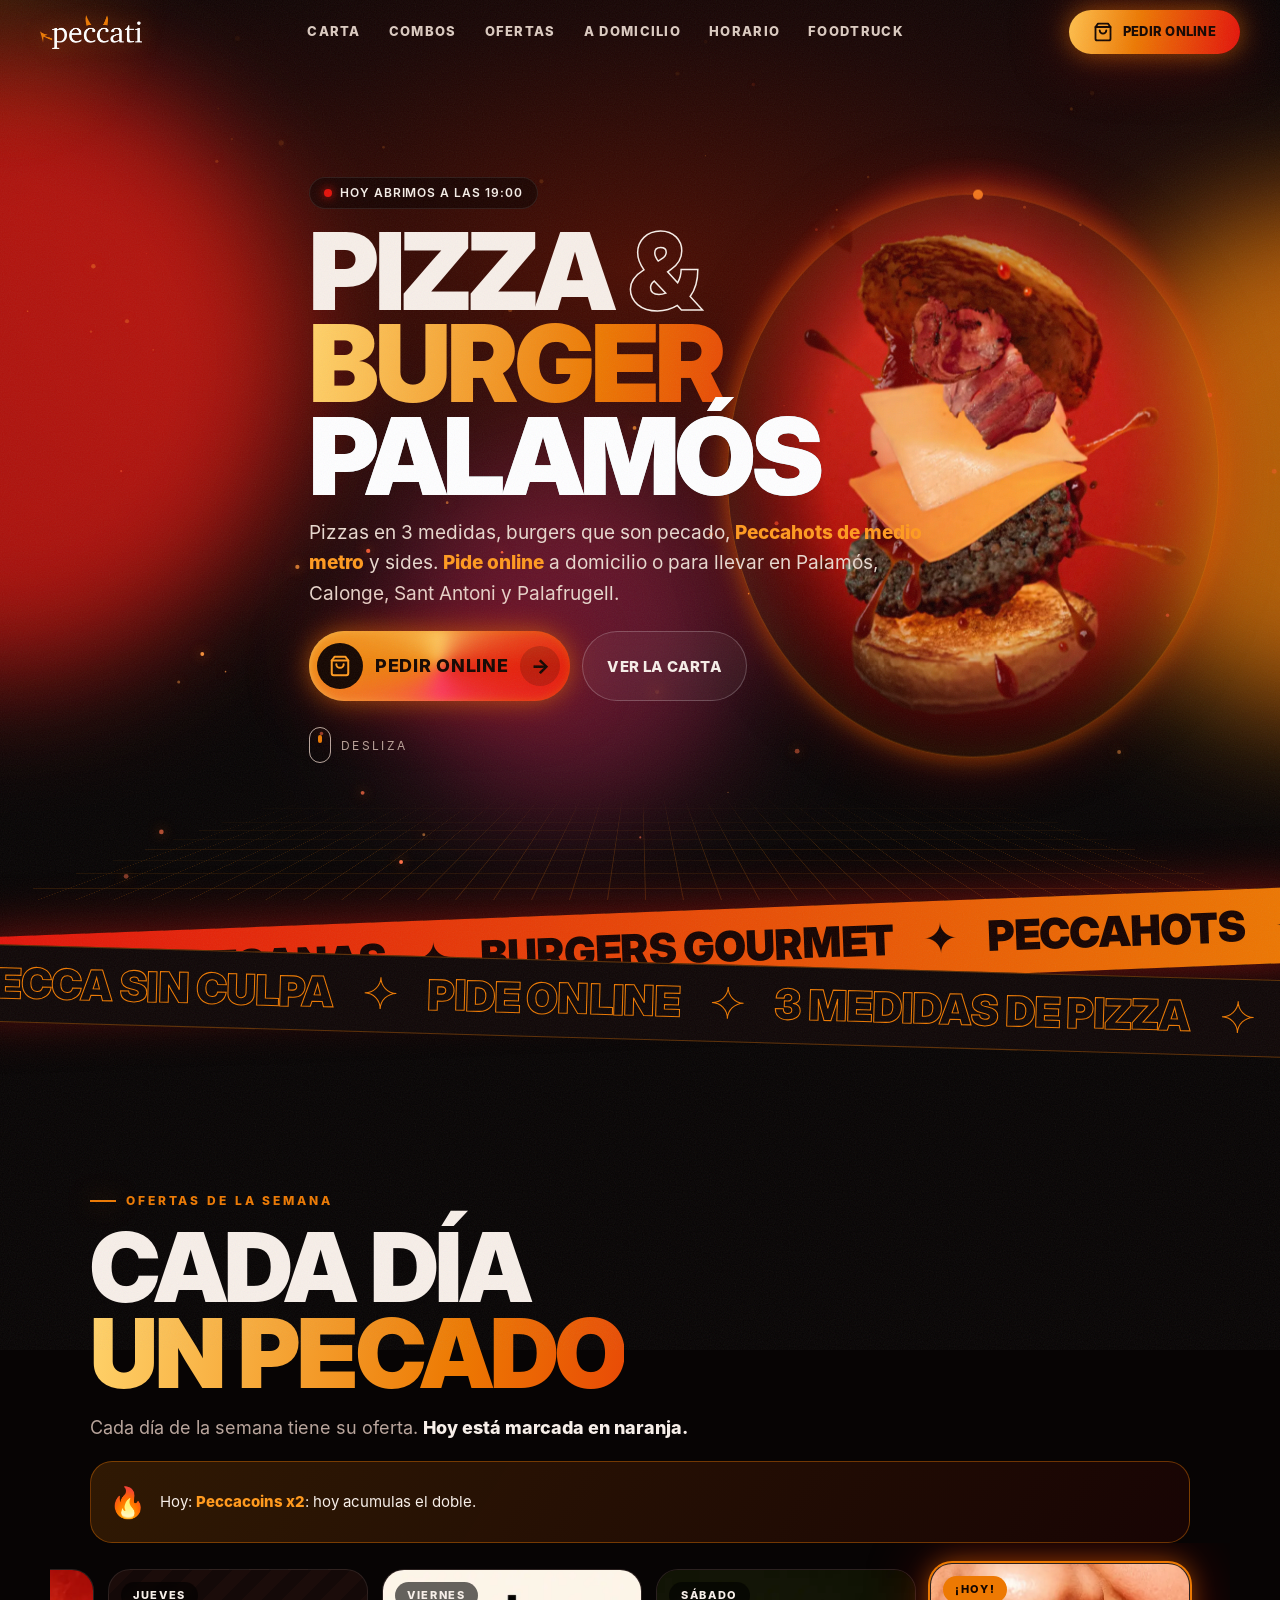
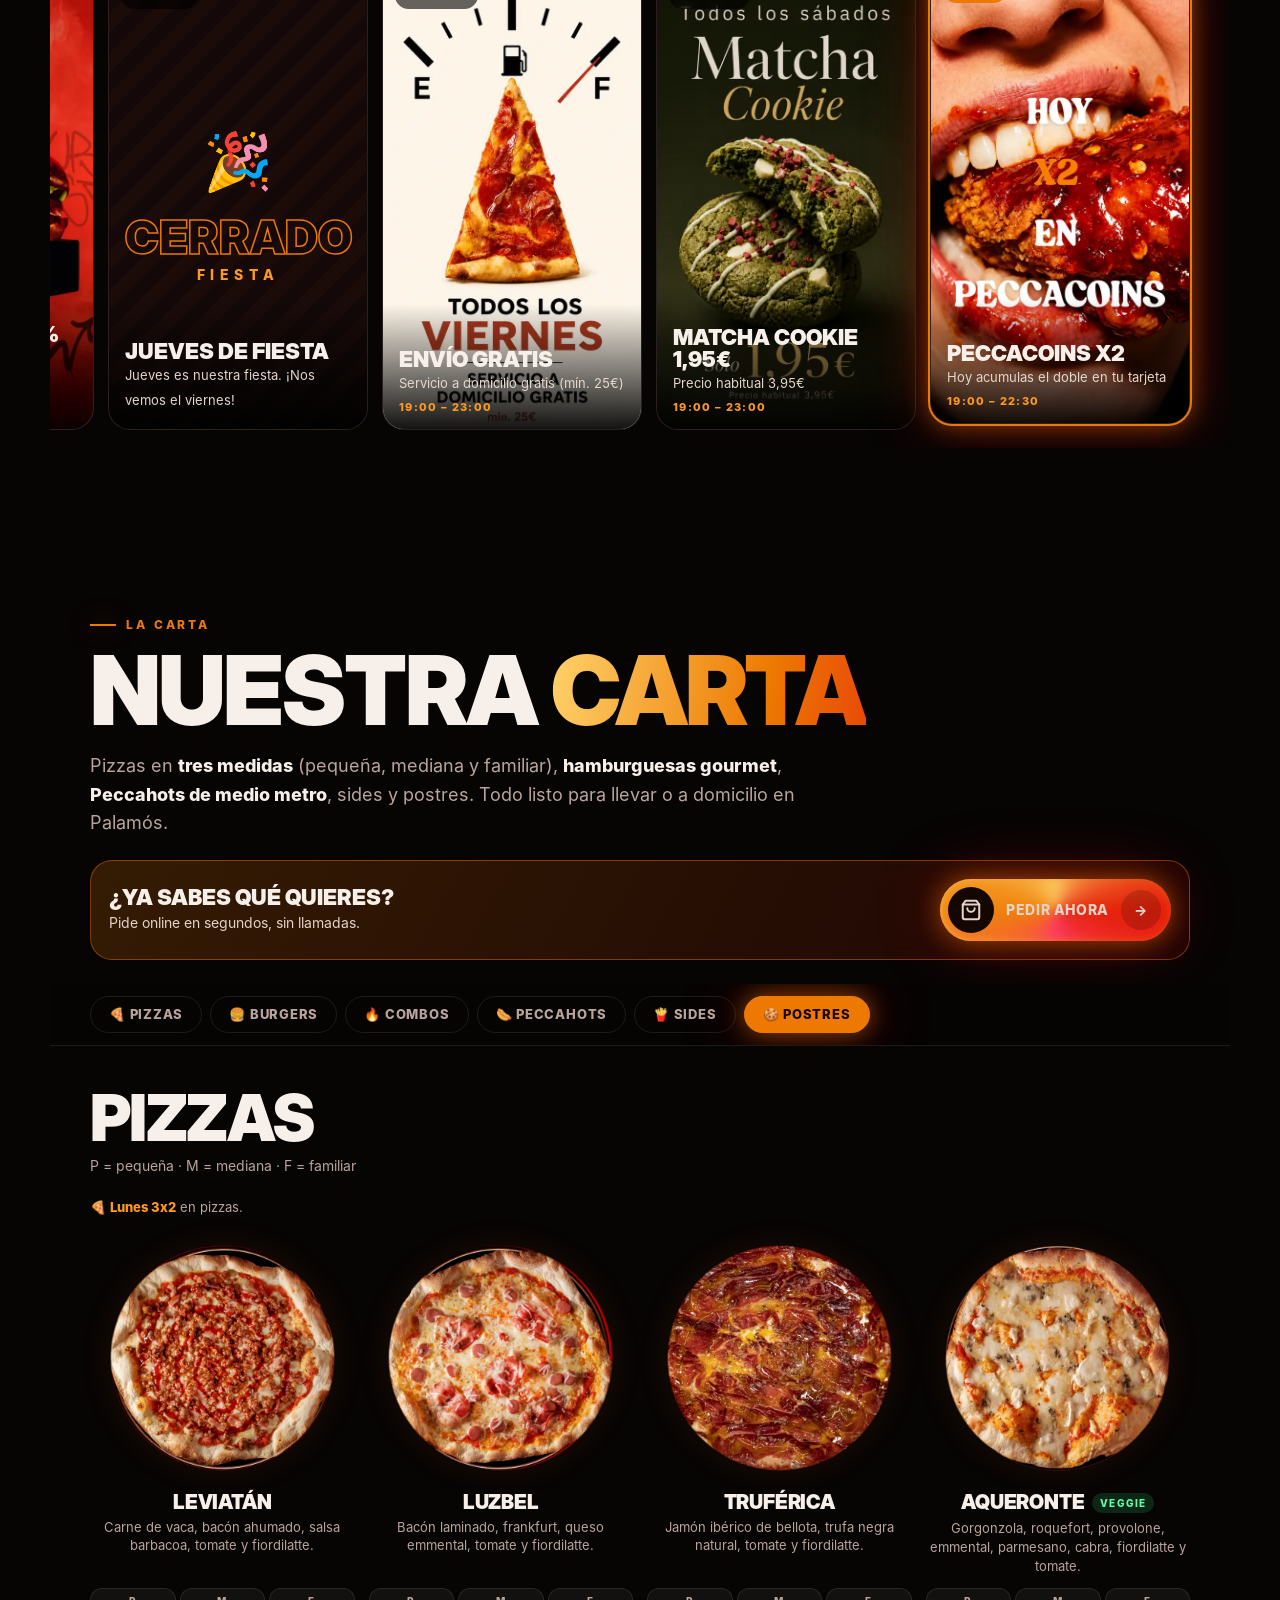
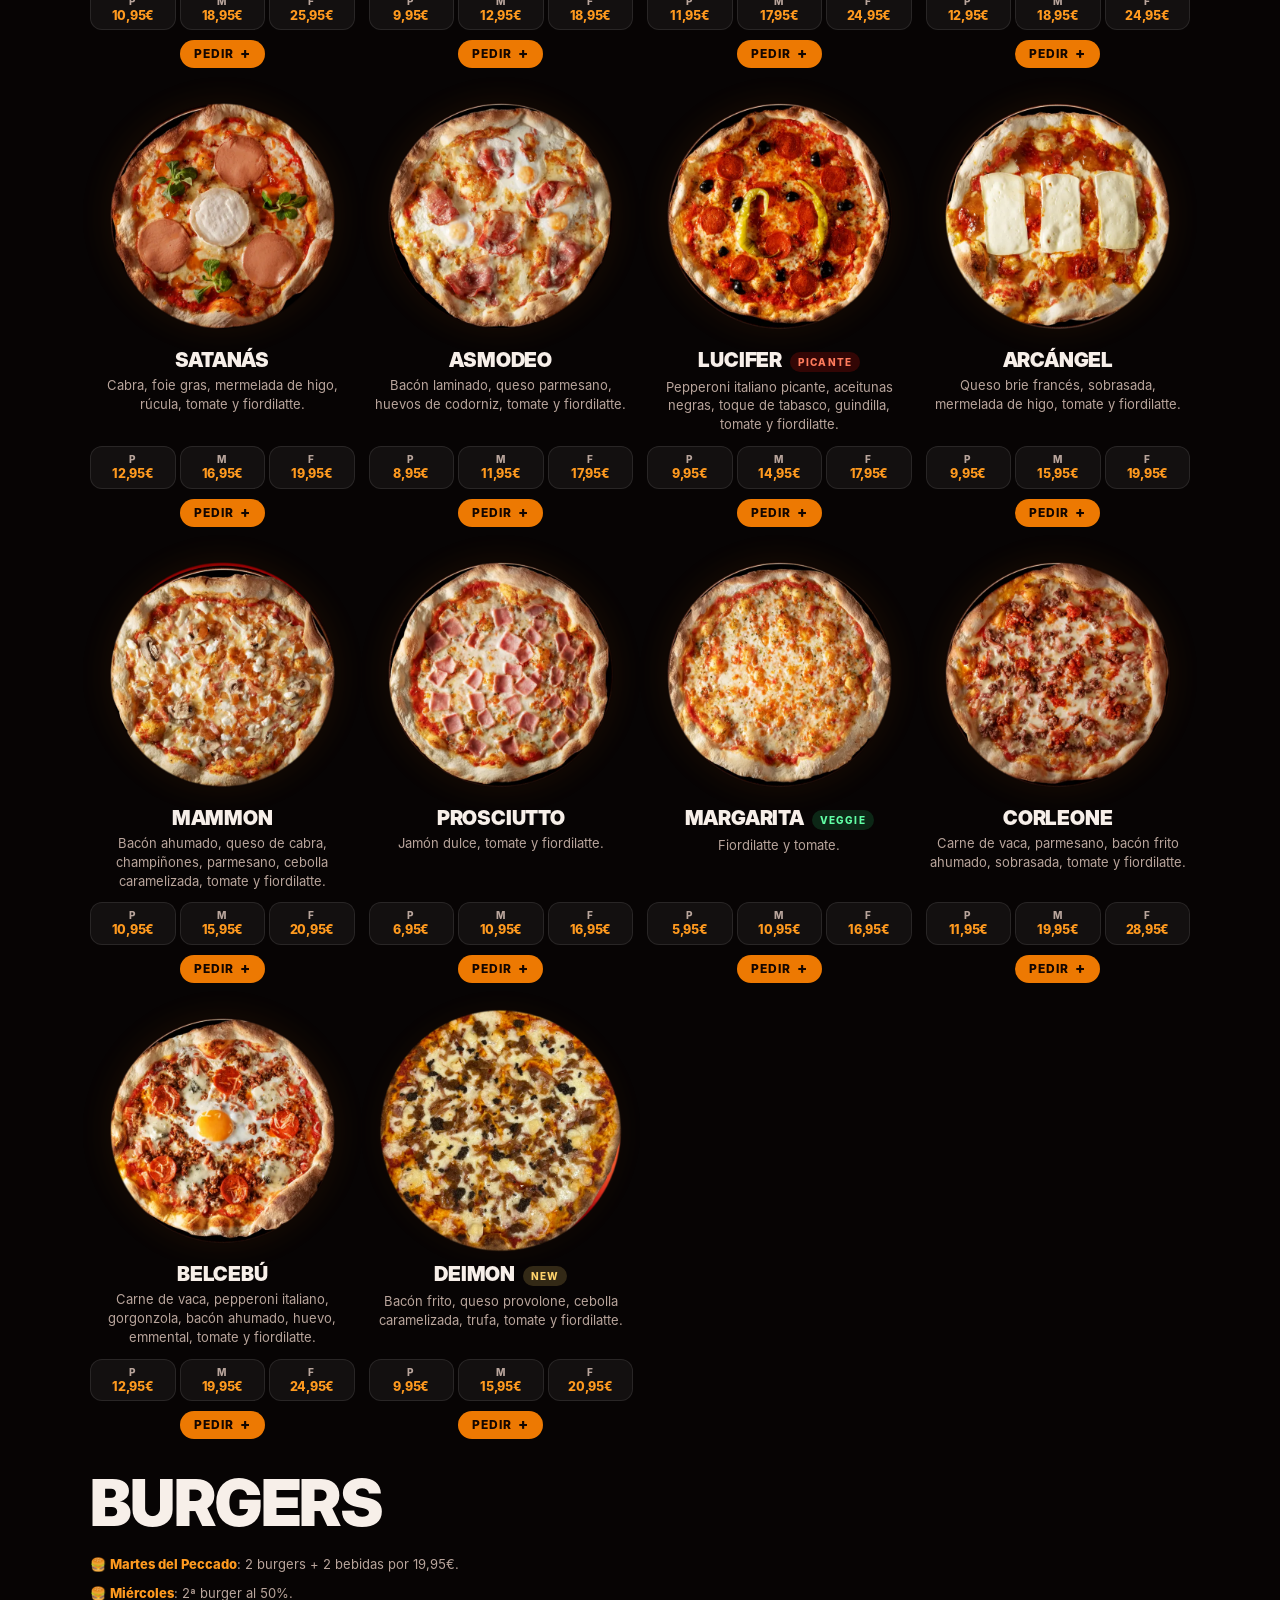
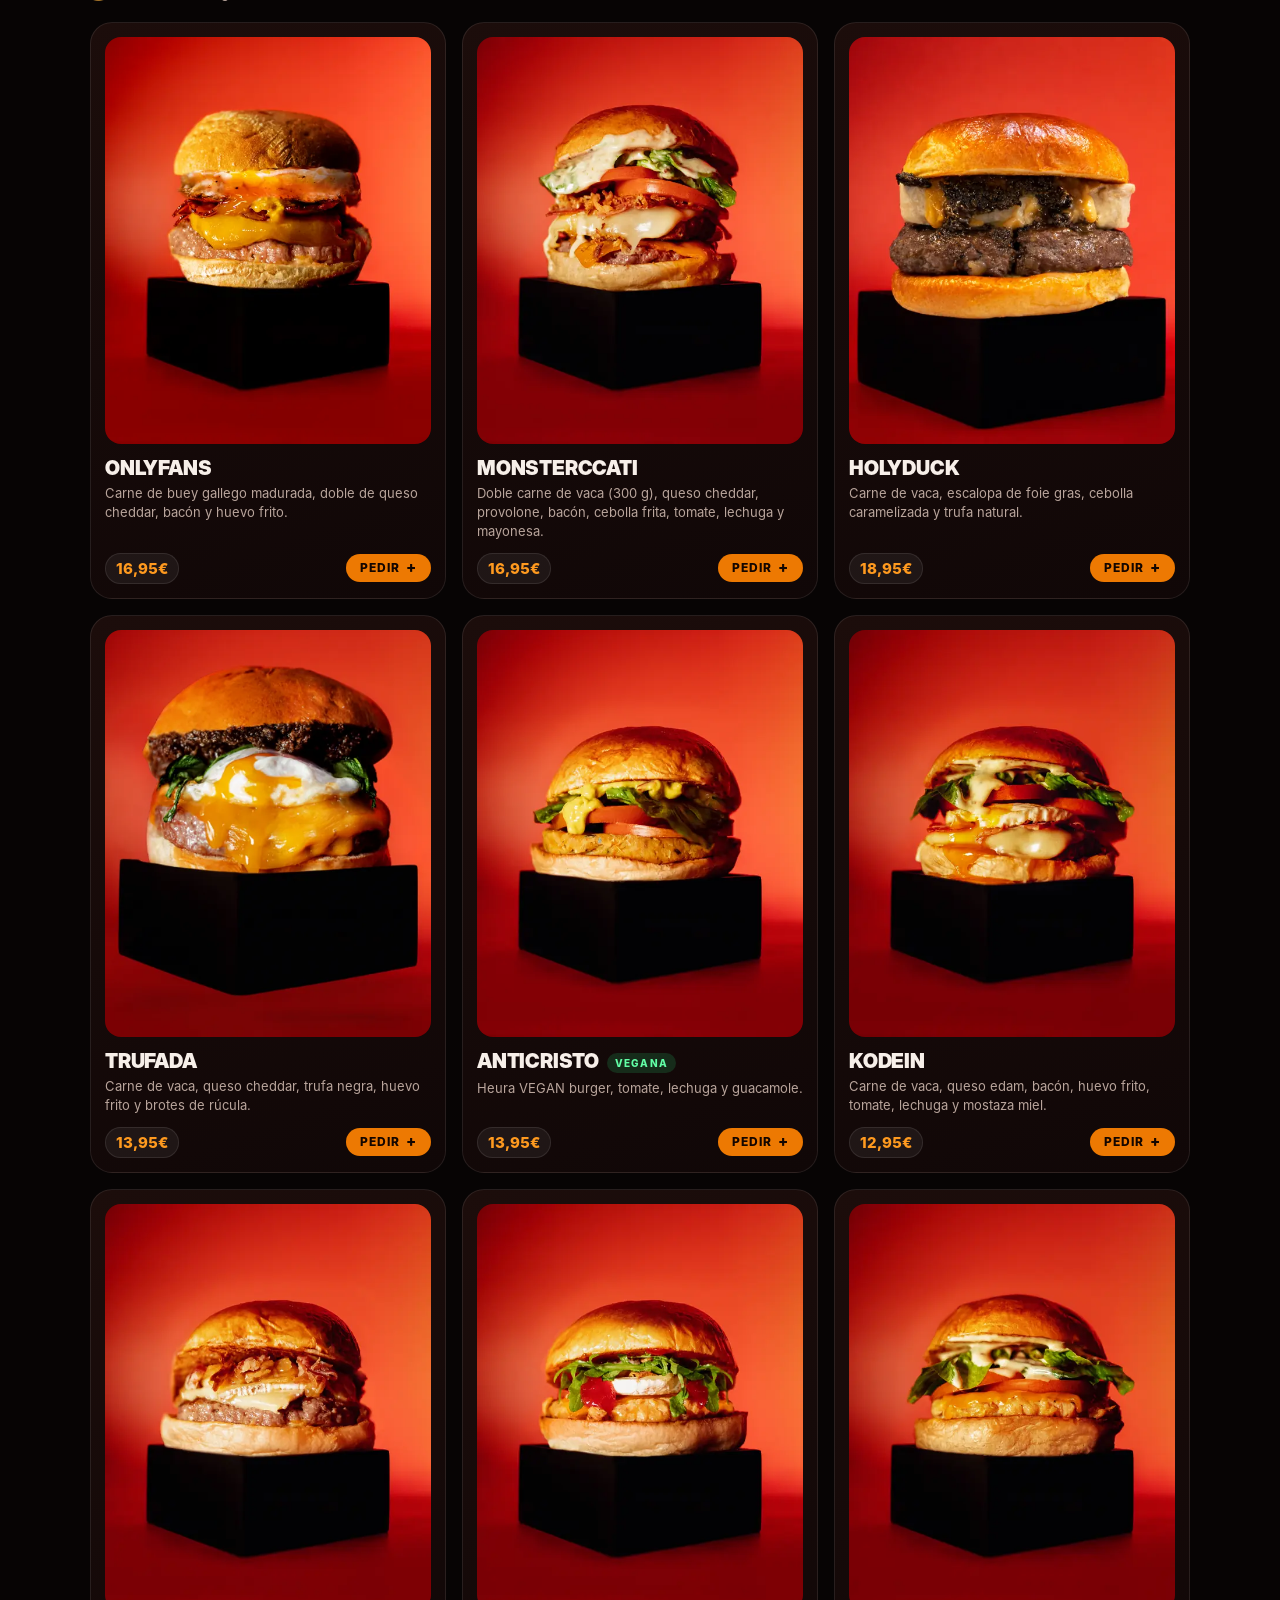
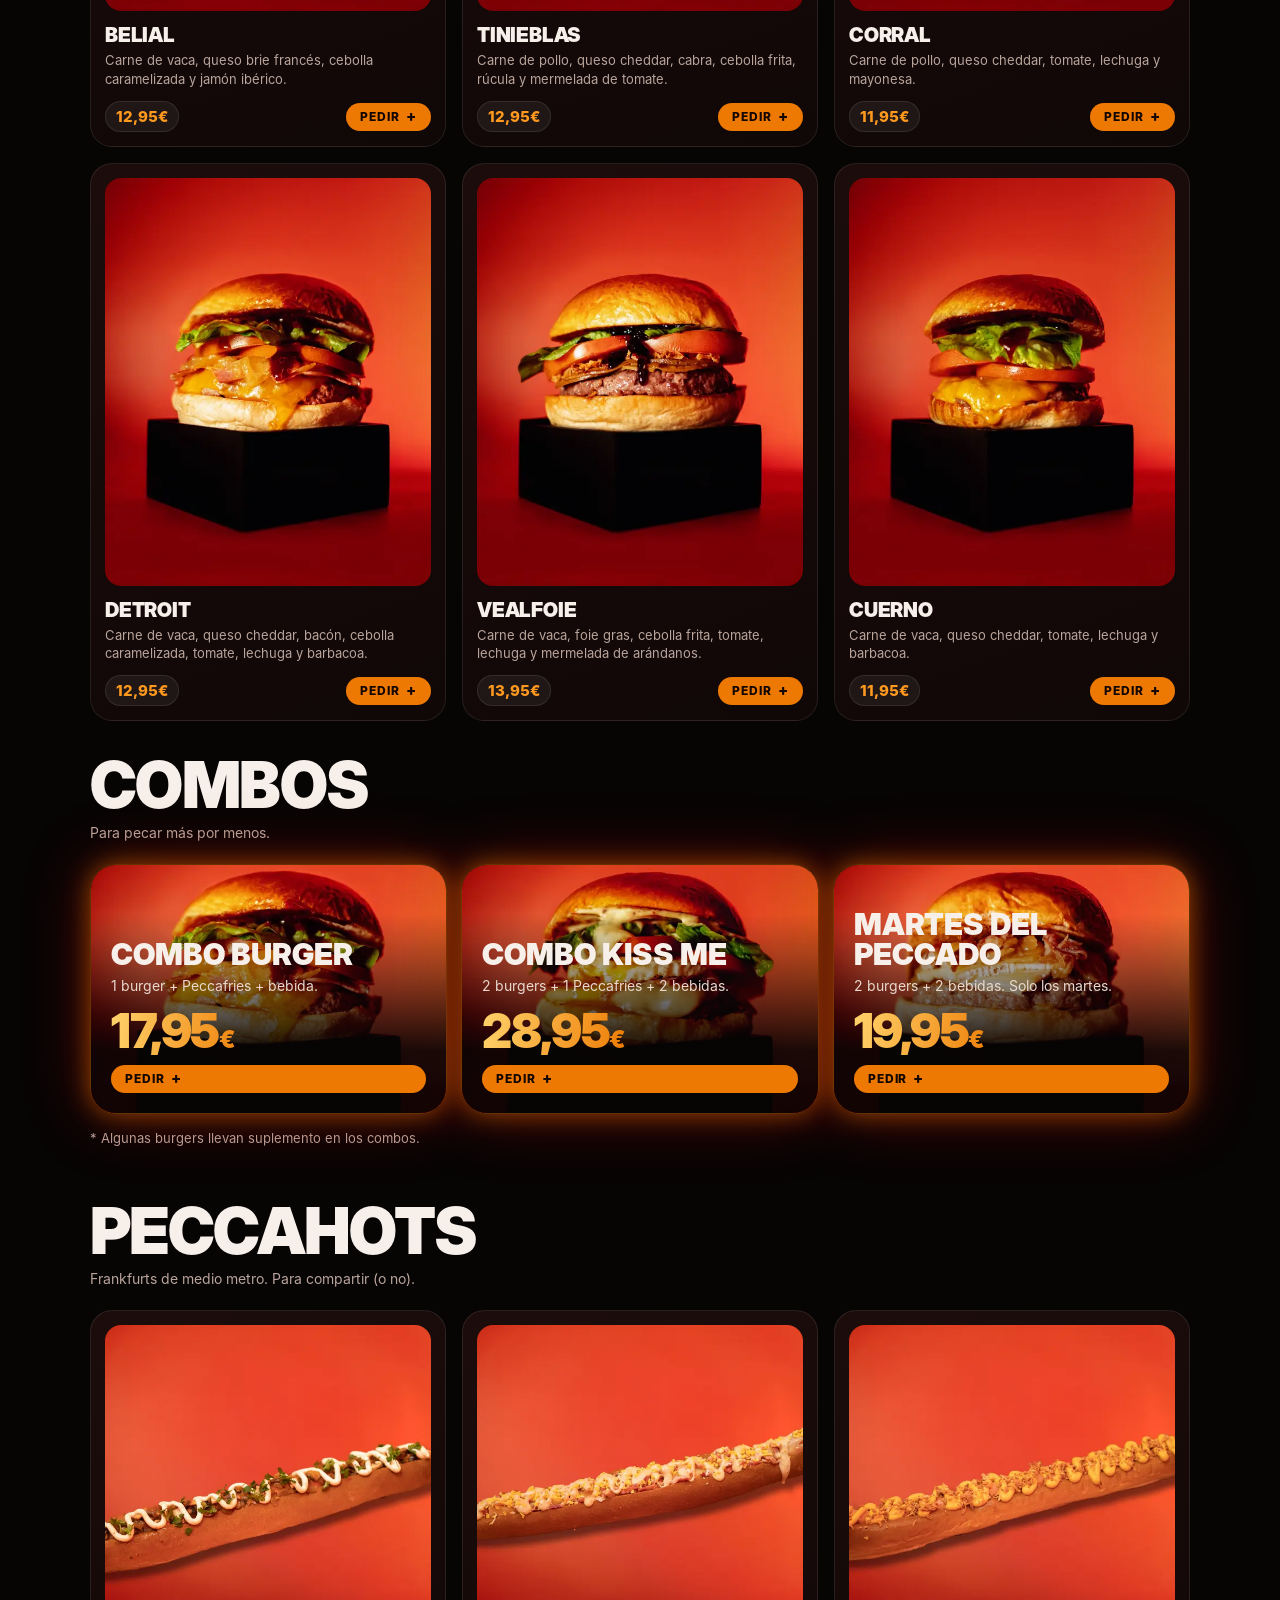
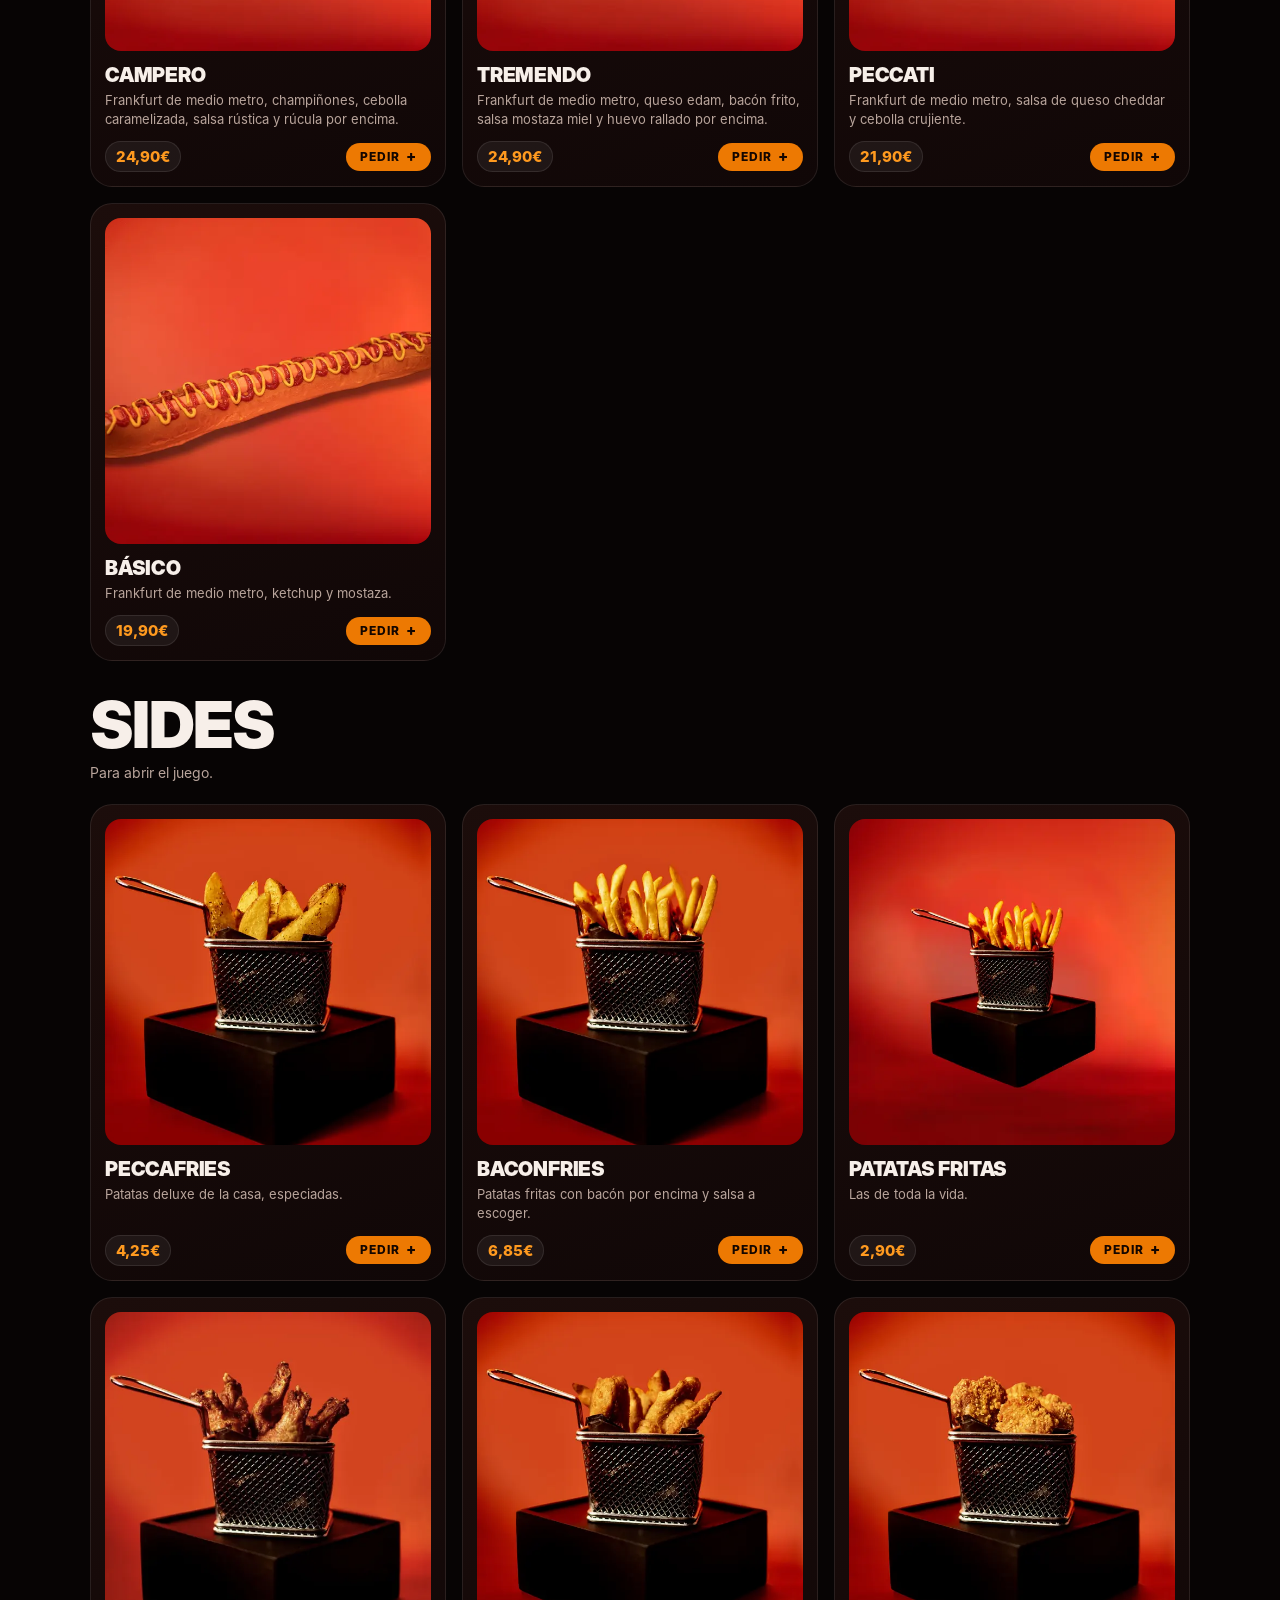
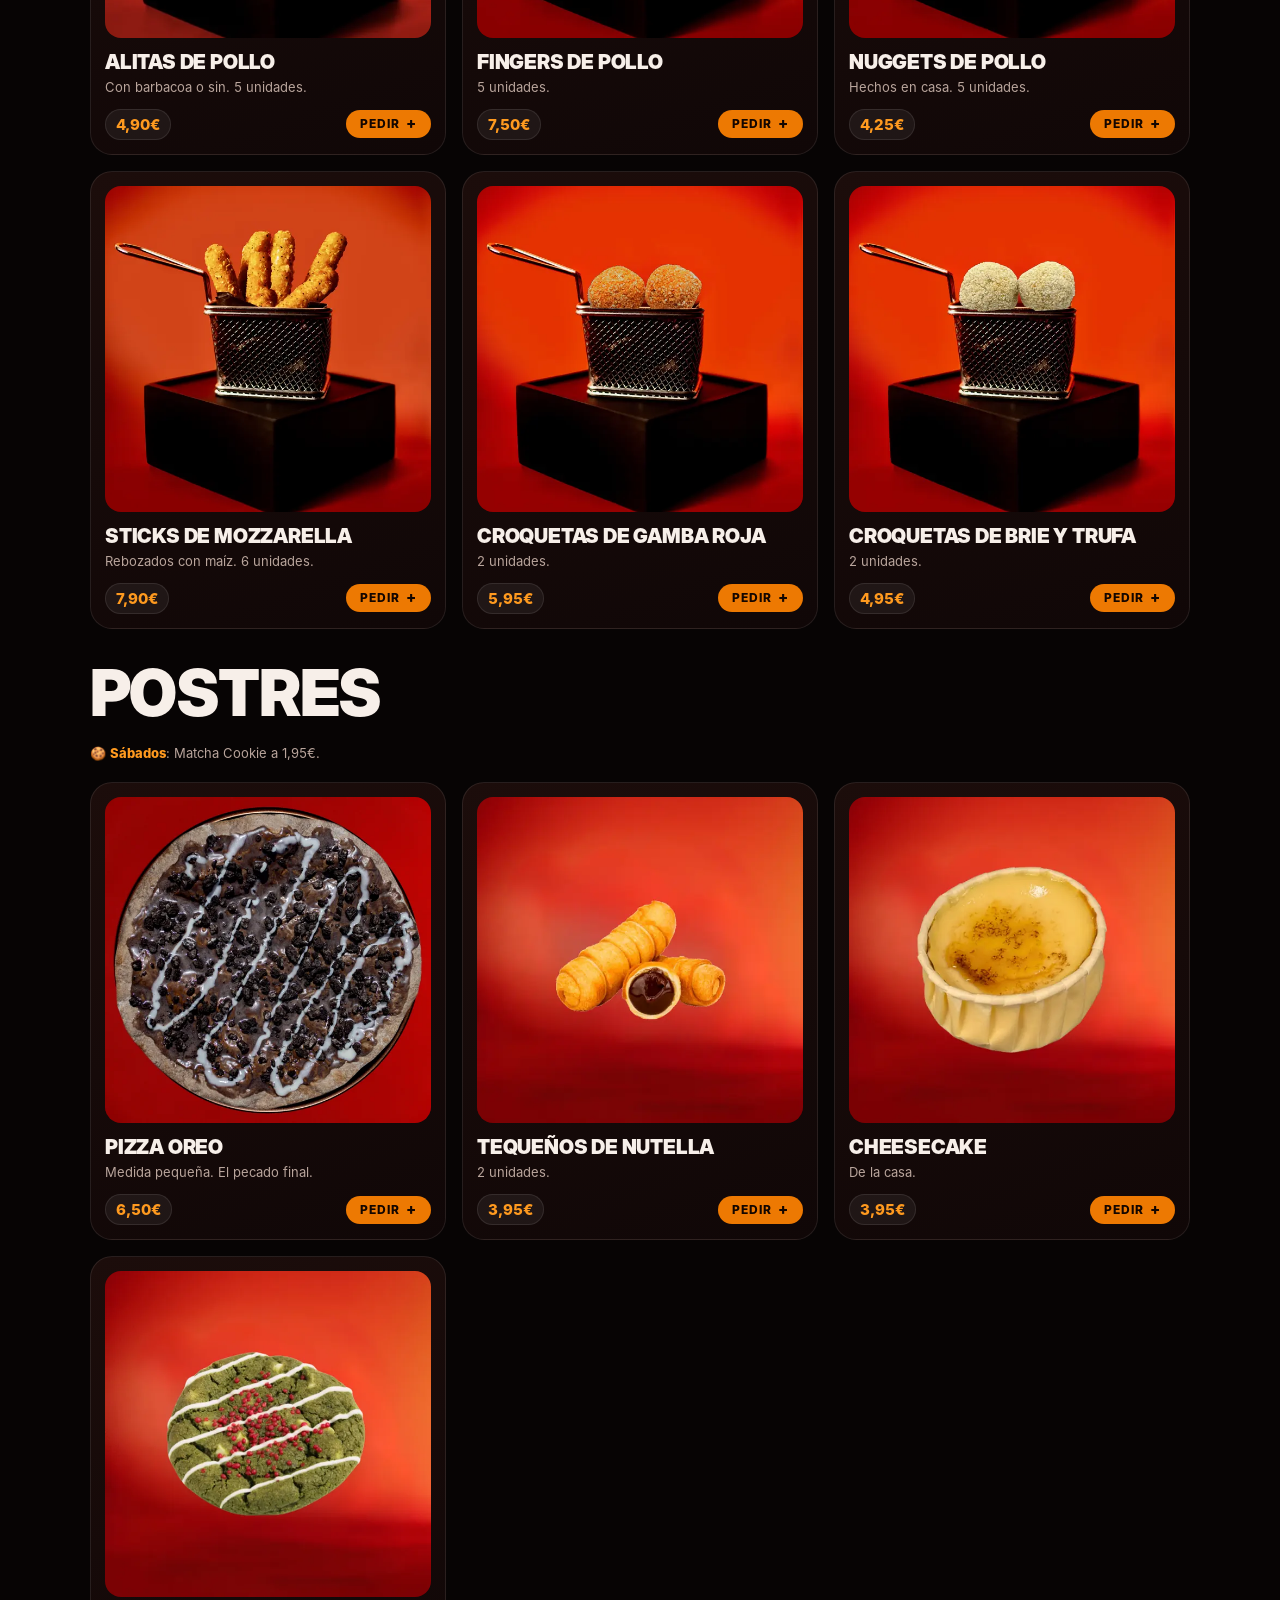
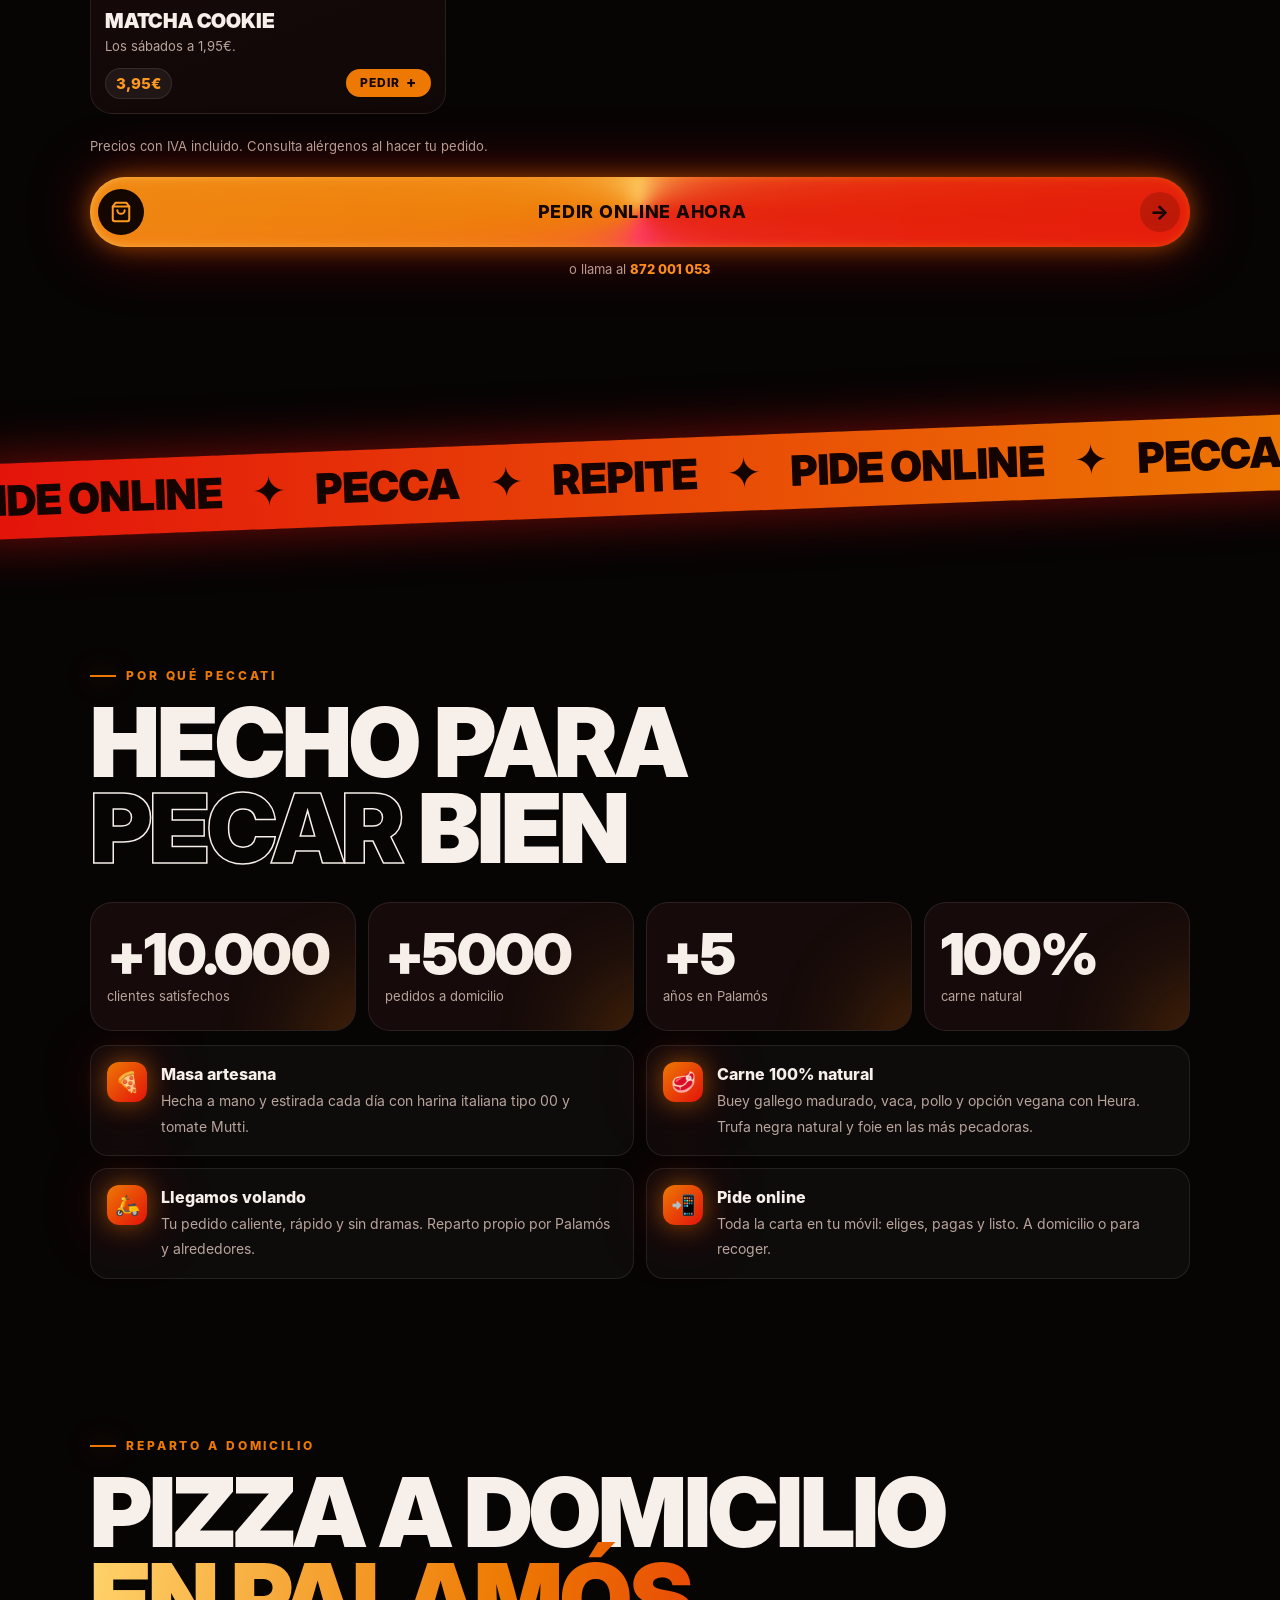
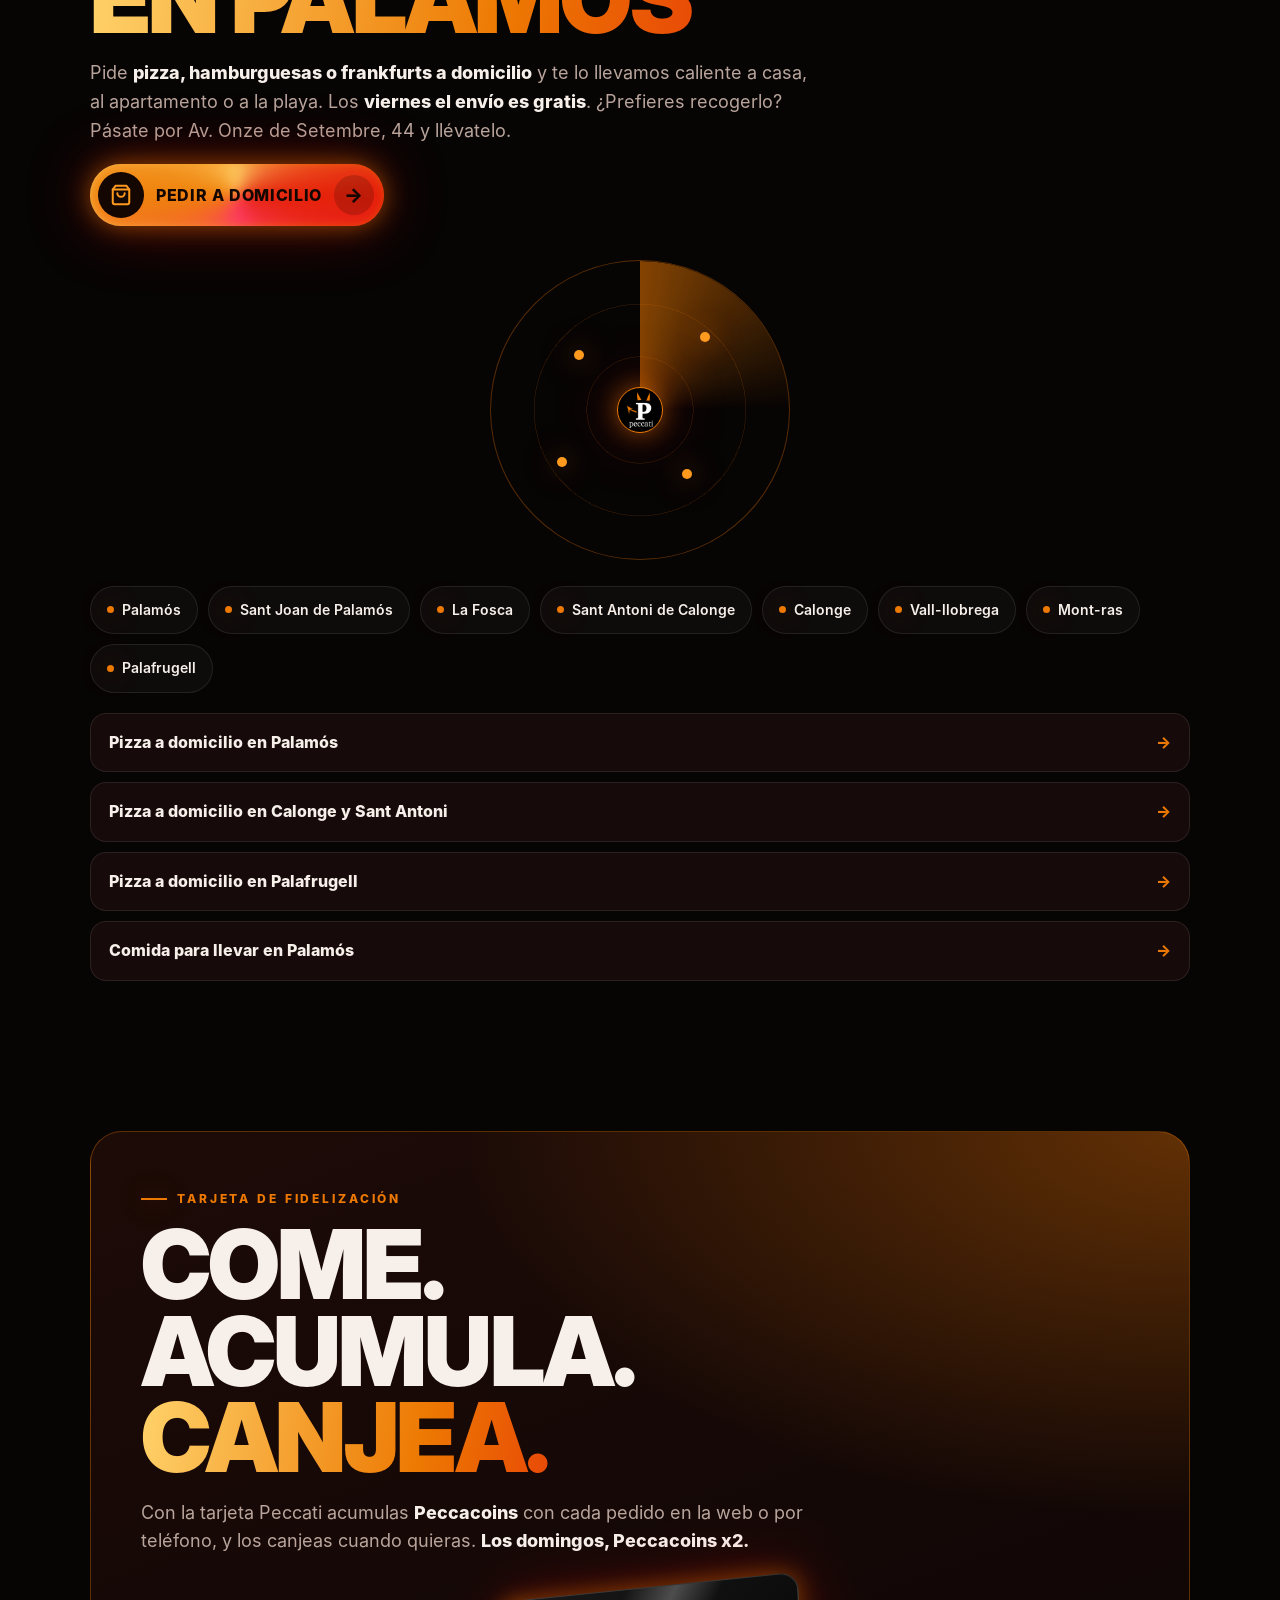
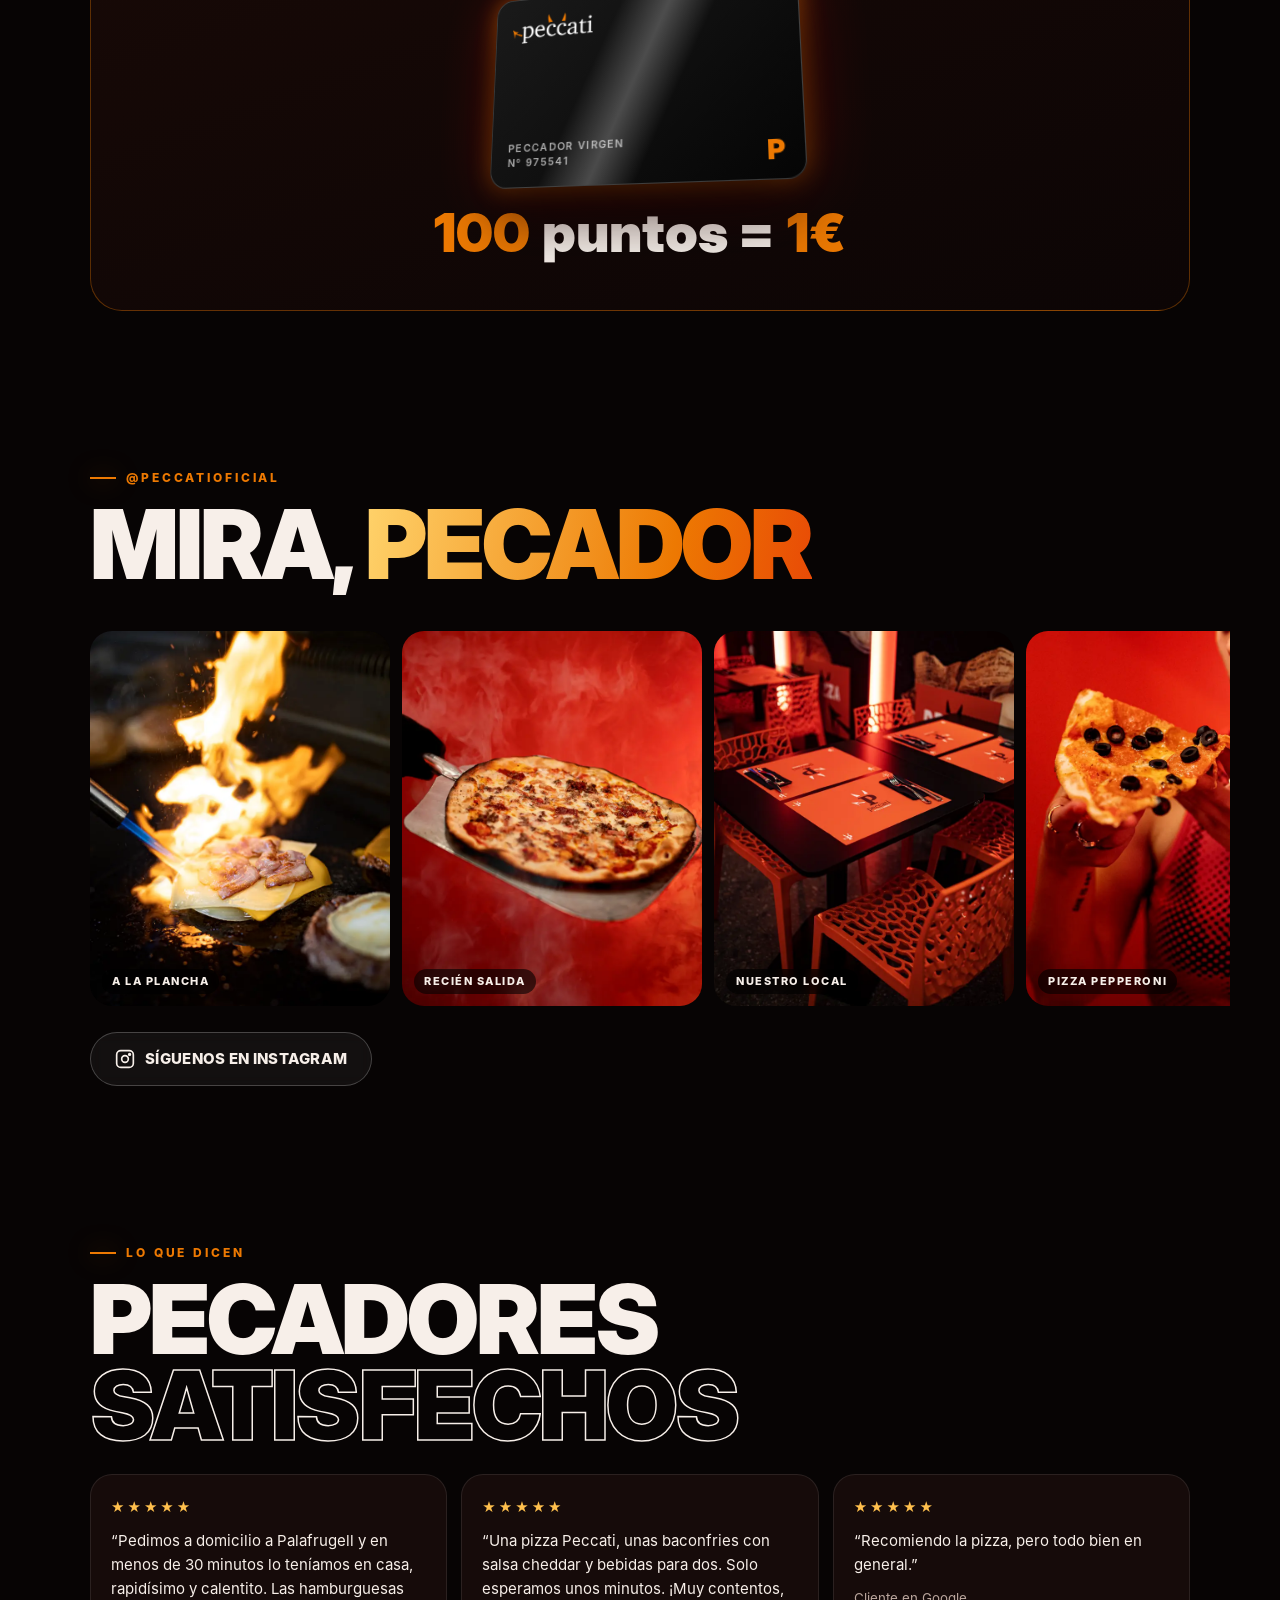
==== commit ad846c71: "Add files via upload" ====
--- a/index.html
+++ b/index.html
@@ -28,7 +28,7 @@
 <link rel="manifest" href="/manifest.webmanifest">
 <link rel="preload" href="/assets/fonts/display-black.woff" as="font" type="font/woff" crossorigin>
 <link rel="preload" as="image" href="/img/galeria/hero.webp" fetchpriority="high">
-<link rel="stylesheet" href="/assets/css/style.css?v=4">
+<link rel="stylesheet" href="/assets/css/style.css?v=5">
 <script type="application/ld+json">{"@context":"https://schema.org","@graph":[{"@type":["Restaurant","FastFoodRestaurant"],"@id":"https://www.peccati.es/#restaurant","name":"Peccati Pizza & Burger","alternateName":["Peccati","Peccati Palamós","Pizzeria Peccati"],"description":"Pizzería y hamburguesería en Palamós. Pizzas en tres medidas, hamburguesas gourmet, Peccahots (frankfurts de medio metro) y sides. Pedidos online, a domicilio y para llevar en Palamós, Calonge, Sant Antoni, Vall-llobrega, Mont-ras y Palafrugell.","url":"https://www.peccati.es/","telephone":"+34872001053","email":"info@peccati.es","image":["https://www.peccati.es/img/brand/og-peccati.jpg","https://www.peccati.es/img/galeria/hero.webp","https://www.peccati.es/img/galeria/7408.webp"],"logo":"https://www.peccati.es/img/brand/logo-stack.png","priceRange":"€€","servesCuisine":["Pizza","Hamburguesas","Hot dogs","Comida americana","Comida italiana"],"address":{"@type":"PostalAddress","streetAddress":"Avinguda Onze de Setembre, 44","addressLocality":"Palamós","postalCode":"17230","addressRegion":"Girona","addressCountry":"ES"},"hasMap":"https://www.google.com/maps/search/?api=1&query=Peccati+Pizza+%26+Burger+Av.+Onze+de+Setembre+44+17230+Palam%C3%B3s","areaServed":[{"@type":"City","name":"Palamós"},{"@type":"City","name":"Sant Joan de Palamós"},{"@type":"City","name":"La Fosca"},{"@type":"City","name":"Sant Antoni de Calonge"},{"@type":"City","name":"Calonge"},{"@type":"City","name":"Vall-llobrega"},{"@type":"City","name":"Mont-ras"},{"@type":"City","name":"Palafrugell"}],"openingHoursSpecification":[{"@type":"OpeningHoursSpecification","dayOfWeek":["Monday","Tuesday","Wednesday"],"opens":"19:00","closes":"22:15"},{"@type":"OpeningHoursSpecification","dayOfWeek":["Friday","Saturday"],"opens":"19:00","closes":"23:00"},{"@type":"OpeningHoursSpecification","dayOfWeek":["Sunday"],"opens":"19:00","closes":"22:30"}],"acceptsReservations":"False","currenciesAccepted":"EUR","sameAs":["https://www.instagram.com/peccatioficial/","https://www.just-eat.es/restaurants-peccati-pizza-burger-palamos","https://www.tripadvisor.com/Restaurant_Review-g663680-d27344027-Reviews-Peccati_Pizza_burger-Palamos_Province_of_Girona_Catalonia.html"],"potentialAction":{"@type":"OrderAction","target":{"@type":"EntryPoint","urlTemplate":"https://peccati-pizza-burger.kivly.store/menu/6a0c73a825fbab1417b7fc30?tab=carta","inLanguage":"es","actionPlatform":["http://schema.org/MobileWebPlatform","http://schema.org/DesktopWebPlatform"]},"deliveryMethod":["http://purl.org/goodrelations/v1#DeliveryModeOwnFleet","http://purl.org/goodrelations/v1#DeliveryModePickUp"]},"hasMenu":{"@type":"Menu","name":"Carta Peccati Pizza & Burger","url":"https://www.peccati.es/#carta","inLanguage":"es","hasMenuSection":[{"@type":"MenuSection","name":"Pizzas","description":"Tres medidas: pequeña, mediana y familiar","hasMenuItem":[{"@type":"MenuItem","name":"Pizza Leviatán","description":"Carne de vaca, bacón ahumado, salsa barbacoa, tomate y fiordilatte.","offers":[{"@type":"Offer","price":"10.95","priceCurrency":"EUR","name":"Pequeña"},{"@type":"Offer","price":"18.95","priceCurrency":"EUR","name":"Mediana"},{"@type":"Offer","price":"25.95","priceCurrency":"EUR","name":"Familiar"}]},{"@type":"MenuItem","name":"Pizza Luzbel","description":"Bacón laminado, frankfurt, queso emmental, tomate y fiordilatte.","offers":[{"@type":"Offer","price":"9.95","priceCurrency":"EUR","name":"Pequeña"},{"@type":"Offer","price":"12.95","priceCurrency":"EUR","name":"Mediana"},{"@type":"Offer","price":"18.95","priceCurrency":"EUR","name":"Familiar"}]},{"@type":"MenuItem","name":"Pizza Truférica","description":"Jamón ibérico de bellota, trufa negra natural, tomate y fiordilatte.","offers":[{"@type":"Offer","price":"11.95","priceCurrency":"EUR","name":"Pequeña"},{"@type":"Offer","price":"17.95","priceCurrency":"EUR","name":"Mediana"},{"@type":"Offer","price":"24.95","priceCurrency":"EUR","name":"Familiar"}]},{"@type":"MenuItem","name":"Pizza Aqueronte","description":"Gorgonzola, roquefort, provolone, emmental, parmesano, cabra, fiordilatte y tomate.","offers":[{"@type":"Offer","price":"12.95","priceCurrency":"EUR","name":"Pequeña"},{"@type":"Offer","price":"18.95","priceCurrency":"EUR","name":"Mediana"},{"@type":"Offer","price":"24.95","priceCurrency":"EUR","name":"Familiar"}]},{"@type":"MenuItem","name":"Pizza Satanás","description":"Cabra, foie gras, mermelada de higo, rúcula, tomate y fiordilatte.","offers":[{"@type":"Offer","price":"12.95","priceCurrency":"EUR","name":"Pequeña"},{"@type":"Offer","price":"16.95","priceCurrency":"EUR","name":"Mediana"},{"@type":"Offer","price":"19.95","priceCurrency":"EUR","name":"Familiar"}]},{"@type":"MenuItem","name":"Pizza Asmodeo","description":"Bacón laminado, queso parmesano, huevos de codorniz, tomate y fiordilatte.","offers":[{"@type":"Offer","price":"8.95","priceCurrency":"EUR","name":"Pequeña"},{"@type":"Offer","price":"11.95","priceCurrency":"EUR","name":"Mediana"},{"@type":"Offer","price":"17.95","priceCurrency":"EUR","name":"Familiar"}]},{"@type":"MenuItem","name":"Pizza Lucifer","description":"Pepperoni italiano picante, aceitunas negras, toque de tabasco, guindilla, tomate y fiordilatte.","offers":[{"@type":"Offer","price":"9.95","priceCurrency":"EUR","name":"Pequeña"},{"@type":"Offer","price":"14.95","priceCurrency":"EUR","name":"Mediana"},{"@type":"Offer","price":"17.95","priceCurrency":"EUR","name":"Familiar"}]},{"@type":"MenuItem","name":"Pizza Arcángel","description":"Queso brie francés, sobrasada, mermelada de higo, tomate y fiordilatte.","offers":[{"@type":"Offer","price":"9.95","priceCurrency":"EUR","name":"Pequeña"},{"@type":"Offer","price":"15.95","priceCurrency":"EUR","name":"Mediana"},{"@type":"Offer","price":"19.95","priceCurrency":"EUR","name":"Familiar"}]},{"@type":"MenuItem","name":"Pizza Mammon","description":"Bacón ahumado, queso de cabra, champiñones, parmesano, cebolla caramelizada, tomate y fiordilatte.","offers":[{"@type":"Offer","price":"10.95","priceCurrency":"EUR","name":"Pequeña"},{"@type":"Offer","price":"15.95","priceCurrency":"EUR","name":"Mediana"},{"@type":"Offer","price":"20.95","priceCurrency":"EUR","name":"Familiar"}]},{"@type":"MenuItem","name":"Pizza Prosciutto","description":"Jamón dulce, tomate y fiordilatte.","offers":[{"@type":"Offer","price":"6.95","priceCurrency":"EUR","name":"Pequeña"},{"@type":"Offer","price":"10.95","priceCurrency":"EUR","name":"Mediana"},{"@type":"Offer","price":"16.95","priceCurrency":"EUR","name":"Familiar"}]},{"@type":"MenuItem","name":"Pizza Margarita","description":"Fiordilatte y tomate.","offers":[{"@type":"Offer","price":"5.95","priceCurrency":"EUR","name":"Pequeña"},{"@type":"Offer","price":"10.95","priceCurrency":"EUR","name":"Mediana"},{"@type":"Offer","price":"16.95","priceCurrency":"EUR","name":"Familiar"}]},{"@type":"MenuItem","name":"Pizza Corleone","description":"Carne de vaca, parmesano, bacón frito ahumado, sobrasada, tomate y fiordilatte.","offers":[{"@type":"Offer","price":"11.95","priceCurrency":"EUR","name":"Pequeña"},{"@type":"Offer","price":"19.95","priceCurrency":"EUR","name":"Mediana"},{"@type":"Offer","price":"28.95","priceCurrency":"EUR","name":"Familiar"}]},{"@type":"MenuItem","name":"Pizza Belcebú","description":"Carne de vaca, pepperoni italiano, gorgonzola, bacón ahumado, huevo, emmental, tomate y fiordilatte.","offers":[{"@type":"Offer","price":"12.95","priceCurrency":"EUR","name":"Pequeña"},{"@type":"Offer","price":"19.95","priceCurrency":"EUR","name":"Mediana"},{"@type":"Offer","price":"24.95","priceCurrency":"EUR","name":"Familiar"}]},{"@type":"MenuItem","name":"Pizza Deimon","description":"Bacón frito, queso provolone, cebolla caramelizada, trufa, tomate y fiordilatte.","offers":[{"@type":"Offer","price":"9.95","priceCurrency":"EUR","name":"Pequeña"},{"@type":"Offer","price":"15.95","priceCurrency":"EUR","name":"Mediana"},{"@type":"Offer","price":"20.95","priceCurrency":"EUR","name":"Familiar"}]}]},{"@type":"MenuSection","name":"Hamburguesas","hasMenuItem":[{"@type":"MenuItem","name":"Burger Onlyfans","description":"Carne de buey gallego madurada, doble de queso cheddar, bacón y huevo frito.","offers":{"@type":"Offer","price":"16.95","priceCurrency":"EUR"}},{"@type":"MenuItem","name":"Burger Monsterccati","description":"Doble carne de vaca (300 g), queso cheddar, provolone, bacón, cebolla frita, tomate, lechuga y mayonesa.","offers":{"@type":"Offer","price":"16.95","priceCurrency":"EUR"}},{"@type":"MenuItem","name":"Burger HolyDuck","description":"Carne de vaca, escalopa de foie gras, cebolla caramelizada y trufa natural.","offers":{"@type":"Offer","price":"18.95","priceCurrency":"EUR"}},{"@type":"MenuItem","name":"Burger Trufada","description":"Carne de vaca, queso cheddar, trufa negra, huevo frito y brotes de rúcula.","offers":{"@type":"Offer","price":"13.95","priceCurrency":"EUR"}},{"@type":"MenuItem","name":"Burger Anticristo","description":"Heura VEGAN burger, tomate, lechuga y guacamole.","offers":{"@type":"Offer","price":"13.95","priceCurrency":"EUR"},"suitableForDiet":"https://schema.org/VeganDiet"},{"@type":"MenuItem","name":"Burger Kodein","description":"Carne de vaca, queso edam, bacón, huevo frito, tomate, lechuga y mostaza miel.","offers":{"@type":"Offer","price":"12.95","priceCurrency":"EUR"}},{"@type":"MenuItem","name":"Burger Belial","description":"Carne de vaca, queso brie francés, cebolla caramelizada y jamón ibérico.","offers":{"@type":"Offer","price":"12.95","priceCurrency":"EUR"}},{"@type":"MenuItem","name":"Burger Tinieblas","description":"Carne de pollo, queso cheddar, cabra, cebolla frita, rúcula y mermelada de tomate.","offers":{"@type":"Offer","price":"12.95","priceCurrency":"EUR"}},{"@type":"MenuItem","name":"Burger Corral","description":"Carne de pollo, queso cheddar, tomate, lechuga y mayonesa.","offers":{"@type":"Offer","price":"11.95","priceCurrency":"EUR"}},{"@type":"MenuItem","name":"Burger Detroit","description":"Carne de vaca, queso cheddar, bacón, cebolla caramelizada, tomate, lechuga y barbacoa.","offers":{"@type":"Offer","price":"12.95","priceCurrency":"EUR"}},{"@type":"MenuItem","name":"Burger Vealfoie","description":"Carne de vaca, foie gras, cebolla frita, tomate, lechuga y mermelada de arándanos.","offers":{"@type":"Offer","price":"13.95","priceCurrency":"EUR"}},{"@type":"MenuItem","name":"Burger Cuerno","description":"Carne de vaca, queso cheddar, tomate, lechuga y barbacoa.","offers":{"@type":"Offer","price":"11.95","priceCurrency":"EUR"}}]},{"@type":"MenuSection","name":"Combos","hasMenuItem":[{"@type":"MenuItem","name":"Combo Burger","description":"1 burger + Peccafries + bebida.","offers":{"@type":"Offer","price":"17.95","priceCurrency":"EUR"}},{"@type":"MenuItem","name":"Combo Kiss Me","description":"2 burgers + 1 Peccafries + 2 bebidas.","offers":{"@type":"Offer","price":"28.95","priceCurrency":"EUR"}},{"@type":"MenuItem","name":"Martes del Peccado","description":"2 burgers + 2 bebidas. Solo los martes.","offers":{"@type":"Offer","price":"19.95","priceCurrency":"EUR"}}]},{"@type":"MenuSection","name":"Peccahots (frankfurts de medio metro)","hasMenuItem":[{"@type":"MenuItem","name":"Peccahot Campero","description":"Frankfurt de medio metro, champiñones, cebolla caramelizada, salsa rústica y rúcula por encima.","offers":{"@type":"Offer","price":"24.90","priceCurrency":"EUR"}},{"@type":"MenuItem","name":"Peccahot Tremendo","description":"Frankfurt de medio metro, queso edam, bacón frito, salsa mostaza miel y huevo rallado por encima.","offers":{"@type":"Offer","price":"24.90","priceCurrency":"EUR"}},{"@type":"MenuItem","name":"Peccahot Peccati","description":"Frankfurt de medio metro, salsa de queso cheddar y cebolla crujiente.","offers":{"@type":"Offer","price":"21.90","priceCurrency":"EUR"}},{"@type":"MenuItem","name":"Peccahot Básico","description":"Frankfurt de medio metro, ketchup y mostaza.","offers":{"@type":"Offer","price":"19.90","priceCurrency":"EUR"}}]},{"@type":"MenuSection","name":"Sides","hasMenuItem":[{"@type":"MenuItem","name":"Peccafries","description":"Patatas deluxe de la casa, especiadas.","offers":{"@type":"Offer","price":"4.25","priceCurrency":"EUR"}},{"@type":"MenuItem","name":"Baconfries","description":"Patatas fritas con bacón por encima y salsa a escoger.","offers":{"@type":"Offer","price":"6.85","priceCurrency":"EUR"}},{"@type":"MenuItem","name":"Patatas fritas","description":"Las de toda la vida.","offers":{"@type":"Offer","price":"2.90","priceCurrency":"EUR"}},{"@type":"MenuItem","name":"Alitas de pollo","description":"Con barbacoa o sin. 5 unidades.","offers":{"@type":"Offer","price":"4.90","priceCurrency":"EUR"}},{"@type":"MenuItem","name":"Fingers de pollo","description":"5 unidades.","offers":{"@type":"Offer","price":"7.50","priceCurrency":"EUR"}},{"@type":"MenuItem","name":"Nuggets de pollo","description":"Hechos en casa. 5 unidades.","offers":{"@type":"Offer","price":"4.25","priceCurrency":"EUR"}},{"@type":"MenuItem","name":"Sticks de mozzarella","description":"Rebozados con maíz. 6 unidades.","offers":{"@type":"Offer","price":"7.90","priceCurrency":"EUR"}},{"@type":"MenuItem","name":"Croquetas de gamba roja","description":"2 unidades.","offers":{"@type":"Offer","price":"5.95","priceCurrency":"EUR"}},{"@type":"MenuItem","name":"Croquetas de brie y trufa","description":"2 unidades.","offers":{"@type":"Offer","price":"4.95","priceCurrency":"EUR"}}]},{"@type":"MenuSection","name":"Postres","hasMenuItem":[{"@type":"MenuItem","name":"Pizza Oreo","description":"Medida pequeña. El pecado final.","offers":{"@type":"Offer","price":"6.50","priceCurrency":"EUR"}},{"@type":"MenuItem","name":"Tequeños de Nutella","description":"2 unidades.","offers":{"@type":"Offer","price":"3.95","priceCurrency":"EUR"}},{"@type":"MenuItem","name":"Cheesecake","description":"De la casa.","offers":{"@type":"Offer","price":"3.95","priceCurrency":"EUR"}},{"@type":"MenuItem","name":"Matcha Cookie","description":"Los sábados a 1,95€.","offers":{"@type":"Offer","price":"3.95","priceCurrency":"EUR"}}]}]}},{"@type":"WebSite","@id":"https://www.peccati.es/#web","url":"https://www.peccati.es/","name":"Peccati Pizza & Burger","inLanguage":"es-ES","publisher":{"@id":"https://www.peccati.es/#restaurant"}}]}</script>
 <script type="application/ld+json">{"@context":"https://schema.org","@type":"FAQPage","mainEntity":[{"@type":"Question","name":"¿Hacéis pizza y hamburguesas a domicilio en Palamós?","acceptedAnswer":{"@type":"Answer","text":"Sí. En Peccati Pizza & Burger llevamos pizzas, hamburguesas, Peccahots (frankfurts de medio metro) y sides a domicilio en Palamós y alrededores. Pide online en nuestra web o llamando al 872 001 053."}},{"@type":"Question","name":"¿Cómo puedo pedir online?","acceptedAnswer":{"@type":"Answer","text":"Pulsa el botón «Pedir online» de esta web: verás toda la carta, eliges y pagas en un momento. También puedes llamarnos."}},{"@type":"Question","name":"¿A qué zonas hacéis reparto a domicilio?","acceptedAnswer":{"@type":"Answer","text":"Repartimos en Palamós, Sant Joan de Palamós, La Fosca, Sant Antoni de Calonge, Calonge, Vall-llobrega, Mont-ras y Palafrugell. Si no estás seguro de si llegamos a tu calle, llámanos y te lo confirmamos."}},{"@type":"Question","name":"¿Cuál es el horario de Peccati?","acceptedAnswer":{"@type":"Answer","text":"Lunes, martes y miércoles de 19:00 a 22:15. Jueves cerrado. Viernes y sábado de 19:00 a 23:00. Domingo de 19:00 a 22:30."}},{"@type":"Question","name":"¿Puedo pedir para llevar y recoger en el local?","acceptedAnswer":{"@type":"Answer","text":"Claro. Pide online o por teléfono (872 001 053) y pásate a recogerlo por Av. Onze de Setembre, 44, Palamós."}},{"@type":"Question","name":"¿Qué tamaños de pizza tenéis?","acceptedAnswer":{"@type":"Answer","text":"Todas nuestras pizzas tienen tres medidas: pequeña, mediana y familiar."}},{"@type":"Question","name":"¿Tenéis opciones vegetarianas o veganas?","acceptedAnswer":{"@type":"Answer","text":"Sí: la burger Anticristo es vegana (Heura VEGAN con guacamole) y tenemos pizzas vegetarianas como la Margarita o la Aqueronte de quesos."}},{"@type":"Question","name":"¿Qué ofertas tenéis cada día?","acceptedAnswer":{"@type":"Answer","text":"Lunes 3x2 en pizzas, martes «Martes del Peccado» (2 burgers + 2 bebidas por 19,95€), miércoles la 2ª burger al 50%, viernes envío gratis, sábado Matcha Cookie a 1,95€ y domingo Peccacoins x2. Los jueves cerramos."}},{"@type":"Question","name":"¿Qué son los combos?","acceptedAnswer":{"@type":"Answer","text":"Combo Burger: 1 burger + Peccafries + bebida por 17,95€. Combo Kiss Me: 2 burgers + 1 Peccafries + 2 bebidas por 28,95€. Algunas burgers llevan suplemento."}},{"@type":"Question","name":"¿Qué son los Peccacoins?","acceptedAnswer":{"@type":"Answer","text":"Es nuestra tarjeta de fidelización: por cada pedido acumulas puntos. 100 puntos = 1€ de descuento para canjear cuando quieras. Los domingos, Peccacoins x2."}}]}</script>
 </head>
@@ -37,12 +37,12 @@
 <div class="cursor" aria-hidden="true"></div>
 <header class="nav">
   <a class="nav__logo" href="/" aria-label="Peccati Pizza & Burger – inicio"><img src="/img/brand/logo-h.webp" alt="Peccati Pizza & Burger Palamós" width="800" height="266"></a>
-  <nav class="nav__links" aria-label="Principal"><a href="#carta">Carta</a><a href="#combos">Combos</a><a href="#ofertas">Ofertas</a><a href="#domicilio">A domicilio</a><a href="#contacto">Horario</a></nav>
+  <nav class="nav__links" aria-label="Principal"><a href="#carta">Carta</a><a href="#combos">Combos</a><a href="#ofertas">Ofertas</a><a href="#domicilio">A domicilio</a><a href="#contacto">Horario</a><a href="/foodtruck/">Foodtruck</a></nav>
   <a class="btn btn--fire nav__call" href="https://peccati-pizza-burger.kivly.store/menu/6a0c73a825fbab1417b7fc30?tab=carta" target="_blank" rel="noopener"><svg viewBox="0 0 24 24" fill="none" stroke="currentColor" stroke-width="2.2" stroke-linecap="round" stroke-linejoin="round" aria-hidden="true"><path d="M6 2 3 6v14a2 2 0 0 0 2 2h14a2 2 0 0 0 2-2V6l-3-4z"/><path d="M3 6h18"/><path d="M16 10a4 4 0 0 1-8 0"/></svg> Pedir online</a>
   <a class="nav__order" href="https://peccati-pizza-burger.kivly.store/menu/6a0c73a825fbab1417b7fc30?tab=carta" target="_blank" rel="noopener"><svg viewBox="0 0 24 24" fill="none" stroke="currentColor" stroke-width="2.2" stroke-linecap="round" stroke-linejoin="round" aria-hidden="true"><path d="M6 2 3 6v14a2 2 0 0 0 2 2h14a2 2 0 0 0 2-2V6l-3-4z"/><path d="M3 6h18"/><path d="M16 10a4 4 0 0 1-8 0"/></svg><span>Pedir</span></a>
   <button class="burger" aria-label="Abrir menú" aria-expanded="false" aria-controls="ov"><span></span></button>
 </header>
-<div class="overlay" id="ov"><a href="#pizzas">Pizzas</a><a href="#burgers">Burgers</a><a href="#combos">Combos</a><a href="#hots">Peccahots</a><a href="#ofertas">Ofertas</a><a href="#contacto">Horario</a><div class="ov-btns"><a class="btn btn--order " href="https://peccati-pizza-burger.kivly.store/menu/6a0c73a825fbab1417b7fc30?tab=carta" target="_blank" rel="noopener"><span class="btn--order__ico"><svg viewBox="0 0 24 24" fill="none" stroke="currentColor" stroke-width="2.2" stroke-linecap="round" stroke-linejoin="round" aria-hidden="true"><path d="M6 2 3 6v14a2 2 0 0 0 2 2h14a2 2 0 0 0 2-2V6l-3-4z"/><path d="M3 6h18"/><path d="M16 10a4 4 0 0 1-8 0"/></svg></span><span>Pedir online ahora</span><span class="btn--order__arrow" aria-hidden="true">→</span></a><a class="btn btn--carta" href="https://drive.google.com/file/d/1n6Ww4b-7GrnmwLQu4vZTfCbUaYb_5g_R/view?usp=sharing" target="_blank" rel="noopener"><svg viewBox="0 0 24 24" fill="none" stroke="currentColor" stroke-width="2.2" stroke-linecap="round" aria-hidden="true"><path d="M4 6h16M4 12h16M4 18h10"/></svg><span>Carta</span><small>Idiomas</small></a></div><small>Av. Onze de Setembre, 44 · Palamós · Tel. 872 001 053</small></div>
+<div class="overlay" id="ov"><a href="#pizzas">Pizzas</a><a href="#burgers">Burgers</a><a href="#combos">Combos</a><a href="#hots">Peccahots</a><a href="#ofertas">Ofertas</a><a href="#contacto">Horario</a><a href="/foodtruck/" class="ov-ft">Foodtruck <span>eventos</span></a><div class="ov-btns"><a class="btn btn--order " href="https://peccati-pizza-burger.kivly.store/menu/6a0c73a825fbab1417b7fc30?tab=carta" target="_blank" rel="noopener"><span class="btn--order__ico"><svg viewBox="0 0 24 24" fill="none" stroke="currentColor" stroke-width="2.2" stroke-linecap="round" stroke-linejoin="round" aria-hidden="true"><path d="M6 2 3 6v14a2 2 0 0 0 2 2h14a2 2 0 0 0 2-2V6l-3-4z"/><path d="M3 6h18"/><path d="M16 10a4 4 0 0 1-8 0"/></svg></span><span>Pedir online ahora</span><span class="btn--order__arrow" aria-hidden="true">→</span></a><a class="btn btn--carta" href="https://drive.google.com/file/d/1n6Ww4b-7GrnmwLQu4vZTfCbUaYb_5g_R/view?usp=sharing" target="_blank" rel="noopener"><svg viewBox="0 0 24 24" fill="none" stroke="currentColor" stroke-width="2.2" stroke-linecap="round" aria-hidden="true"><path d="M4 6h16M4 12h16M4 18h10"/></svg><span>Carta</span><small>Idiomas</small></a></div><small>Av. Onze de Setembre, 44 · Palamós · Tel. 872 001 053</small></div>
 <main id="top">
 <section class="hero">
   <div class="hero__bg"></div><span class="blob blob--1"></span><span class="blob blob--2"></span><span class="blob blob--3"></span>
@@ -290,7 +290,8 @@
     <li><a href="/pizza-a-domicilio-palamos/">Pizza a domicilio Palamós</a></li>
     <li><a href="/hamburguesas-palamos/">Hamburguesas en Palamós</a></li>
     <li><a href="/frankfurts-hot-dogs-palamos/">Frankfurts y hot dogs</a></li>
-    <li><a href="/comida-para-llevar-palamos/">Comida para llevar</a></li></ul></div>
+    <li><a href="/comida-para-llevar-palamos/">Comida para llevar</a></li>
+    <li><a href="/foodtruck/">Foodtruck para eventos</a></li></ul></div>
    <div><h4>Reparto</h4><ul>
     <li><a href="/pizza-a-domicilio-palafrugell/">Pizza a domicilio Palafrugell</a></li>
     <li><a href="/pizza-a-domicilio-calonge-sant-antoni/">Pizza a domicilio Calonge y Sant Antoni</a></li>
@@ -305,6 +306,6 @@
   <a class="main" href="https://peccati-pizza-burger.kivly.store/menu/6a0c73a825fbab1417b7fc30?tab=carta" target="_blank" rel="noopener"><svg viewBox="0 0 24 24" fill="none" stroke="currentColor" stroke-width="2.2" stroke-linecap="round" stroke-linejoin="round" aria-hidden="true"><path d="M6 2 3 6v14a2 2 0 0 0 2 2h14a2 2 0 0 0 2-2V6l-3-4z"/><path d="M3 6h18"/><path d="M16 10a4 4 0 0 1-8 0"/></svg>Pedir online</a>
   <a href="#carta"><svg viewBox="0 0 24 24" fill="none" stroke="currentColor" stroke-width="2.2" stroke-linecap="round" aria-hidden="true"><path d="M4 6h16M4 12h16M4 18h10"/></svg>Carta</a>
 </nav>
-<script src="/assets/js/main.js?v=3" defer></script>
+<script src="/assets/js/main.js?v=5" defer></script>
 </body>
 </html>
--- a/assets/css/style.css
+++ b/assets/css/style.css
@@ -449,3 +449,19 @@
 .note+.note{margin-top:0}
 .cat__head+.note{margin-top:0}
 .cat .note:last-of-type{margin-bottom:18px}
+
+/* ===== v5: foodtruck ===== */
+.ov-ft span{font:800 12px/1 var(--fb);letter-spacing:.14em;vertical-align:middle;padding:6px 9px;border-radius:99px;background:var(--or);color:#140600;margin-left:6px}
+.ft-hero .crumbs{margin-bottom:10px}
+.ft-hero .hero__visual img{object-position:50% 40%}
+.ft-form{display:grid;grid-template-columns:1fr;gap:12px;margin-top:22px}
+.ft-form label{display:flex;flex-direction:column;gap:6px;font:700 13px/1.2 var(--fb);letter-spacing:.04em;color:#e6d3c8}
+.ft-form input,.ft-form select,.ft-form textarea{font:500 16px/1.3 var(--fb);color:var(--tx);background:rgba(0,0,0,.35);border:1px solid rgba(255,255,255,.18);border-radius:14px;padding:13px 14px;min-height:48px;width:100%;box-sizing:border-box;-webkit-appearance:none;appearance:none}
+.ft-form select{background-image:linear-gradient(45deg,transparent 50%,var(--or) 50%),linear-gradient(135deg,var(--or) 50%,transparent 50%);background-position:calc(100% - 20px) 50%,calc(100% - 14px) 50%;background-size:6px 6px;background-repeat:no-repeat}
+.ft-form select option{color:#111}
+.ft-form input:focus,.ft-form select,.ft-form textarea:focus{outline:none}
+.ft-form input:focus,.ft-form select:focus,.ft-form textarea:focus{border-color:var(--or);box-shadow:0 0 0 3px rgba(237,121,2,.25)}
+.ft-form__btns{display:flex;flex-wrap:wrap;gap:10px;margin-top:6px}
+.ft-form__btns .btn{flex:1 1 200px}
+.ft-form__err{color:#ff8a70;font-weight:700;font-size:14px}
+@media (min-width:760px){.ft-form{grid-template-columns:1fr 1fr}.ft-form .full{grid-column:1/-1}}
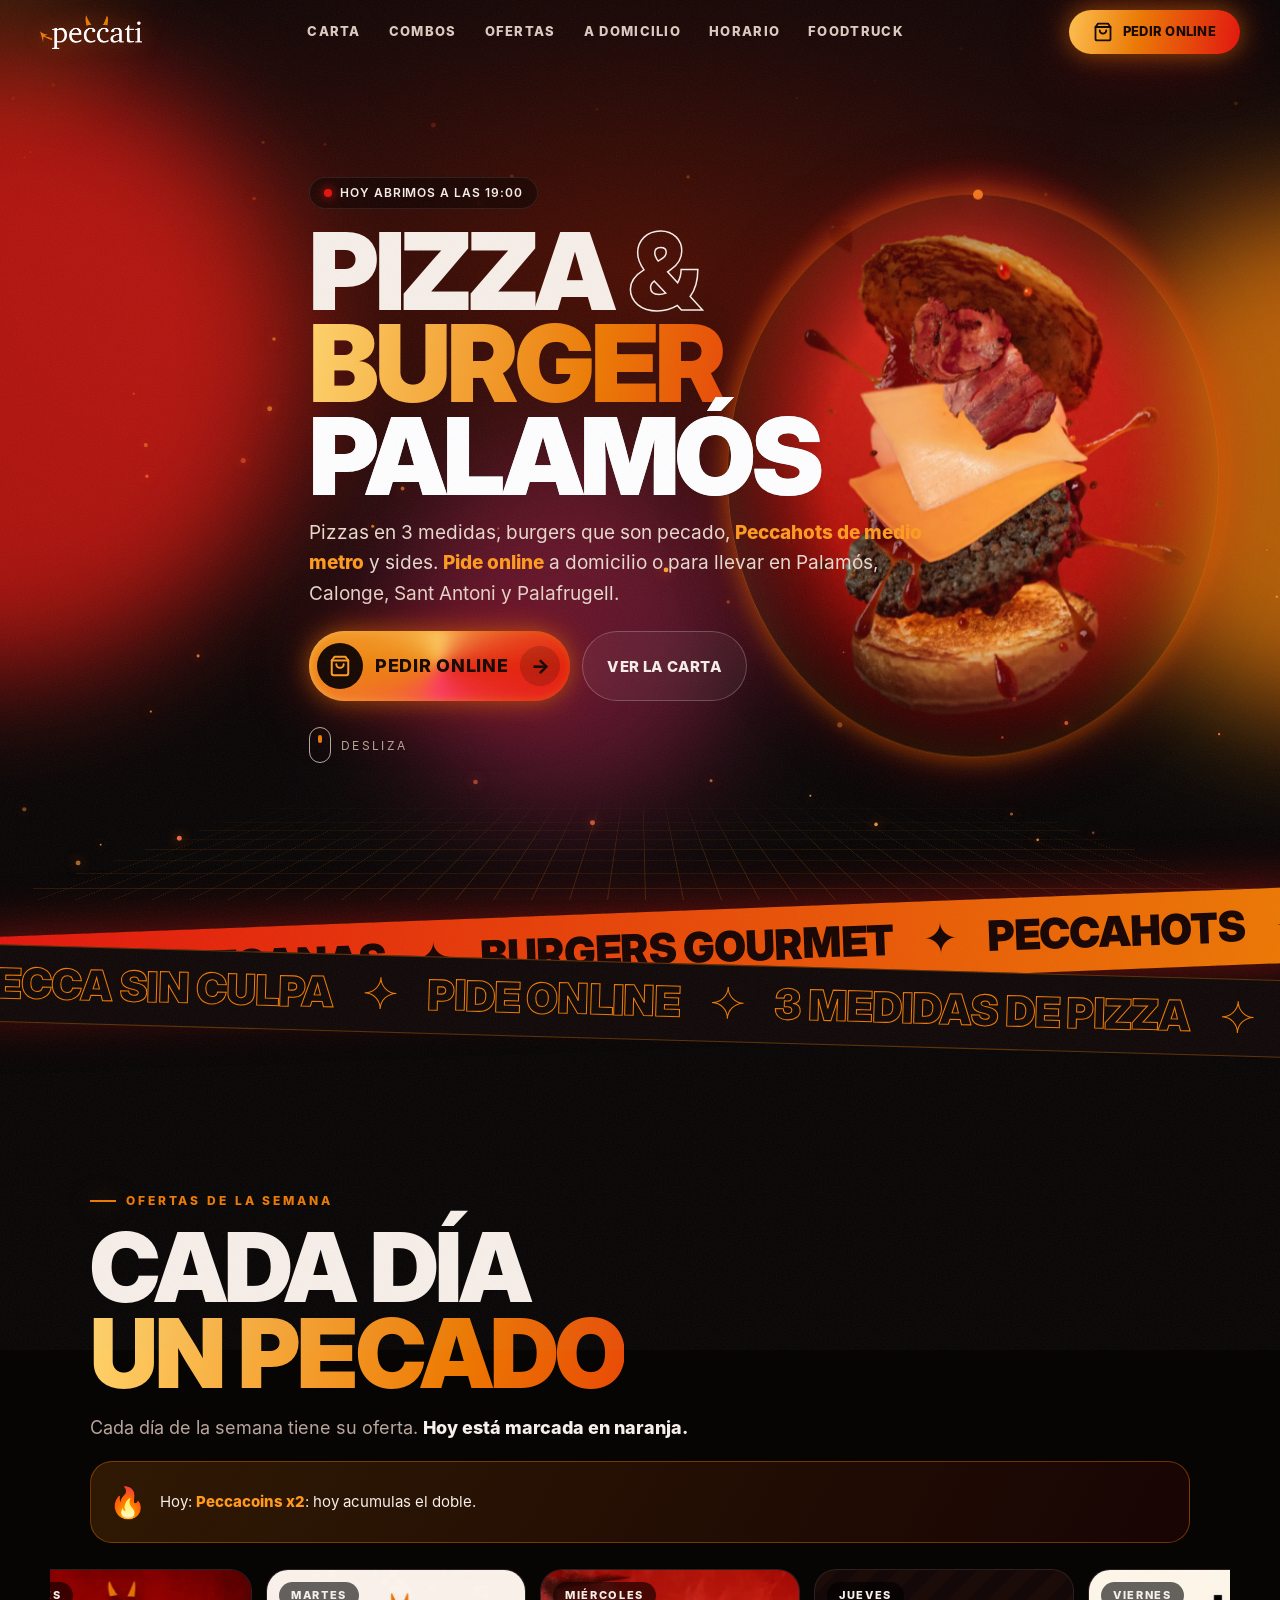
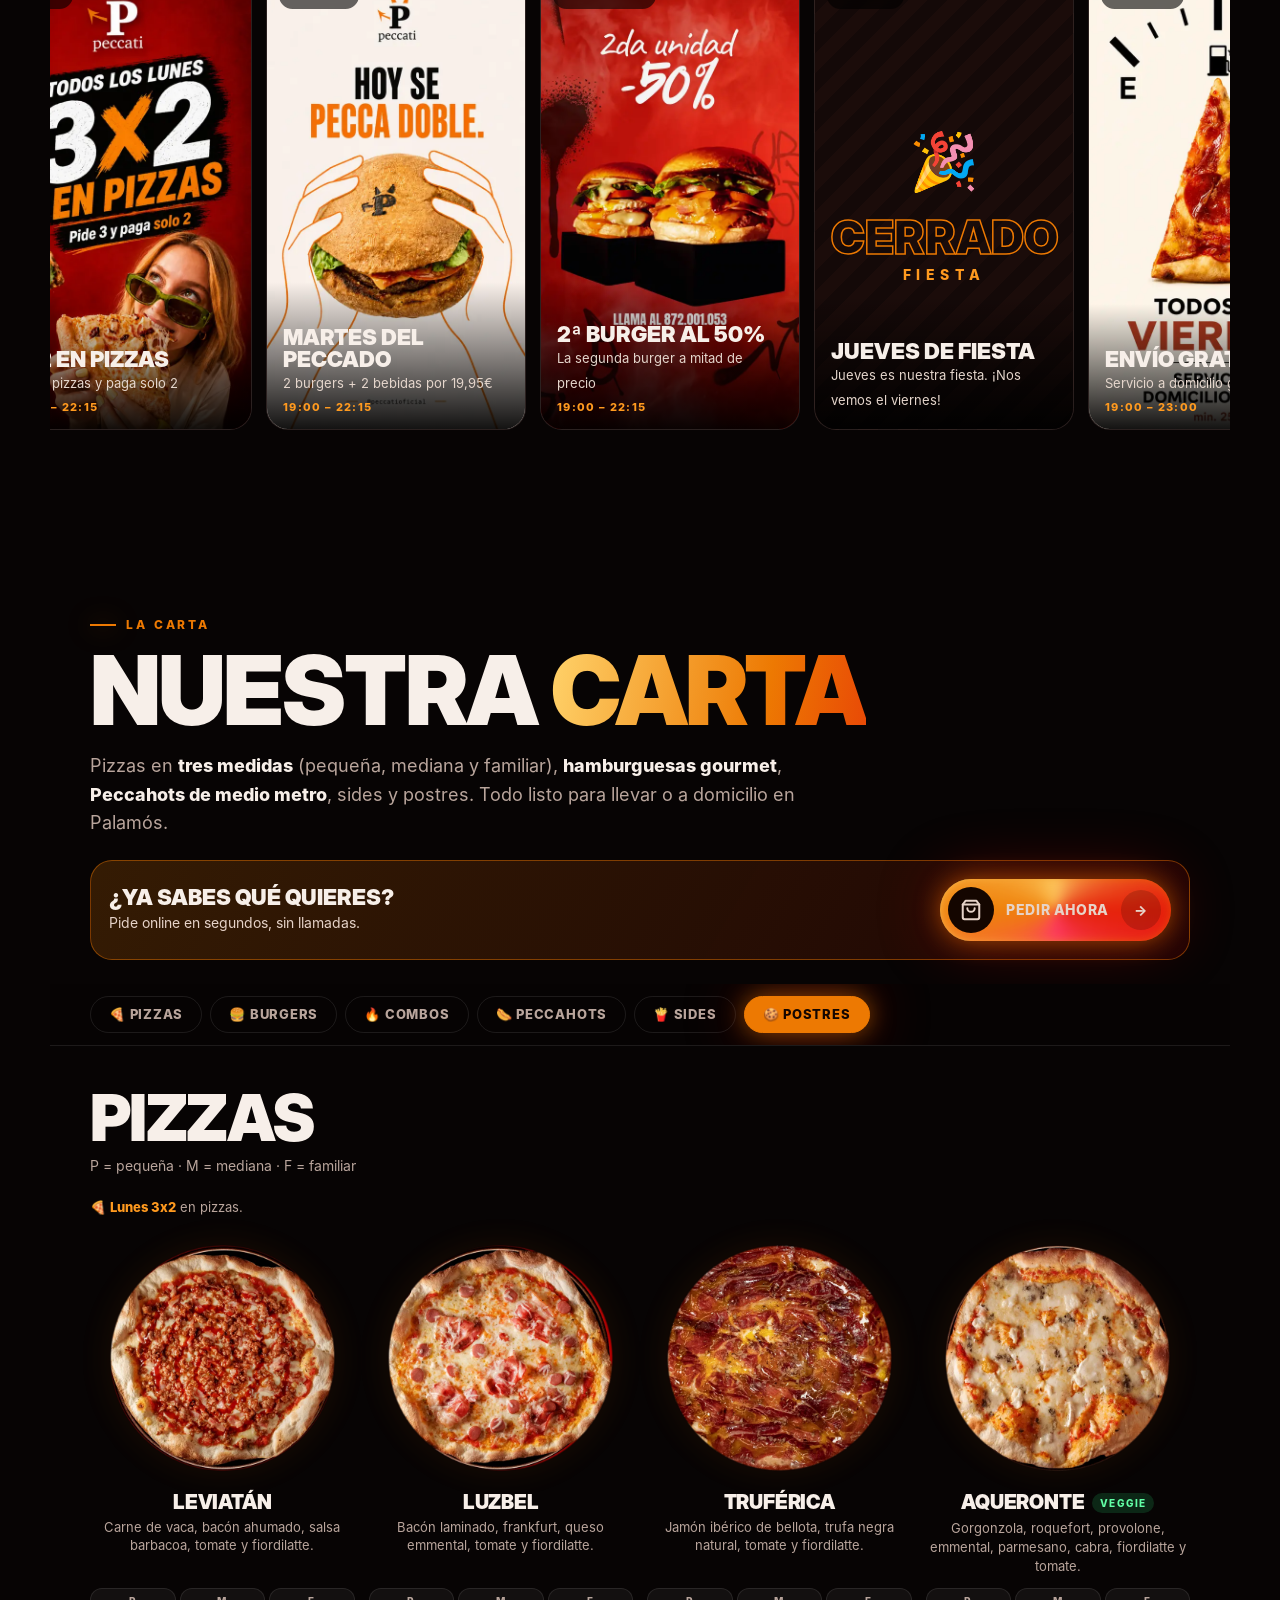
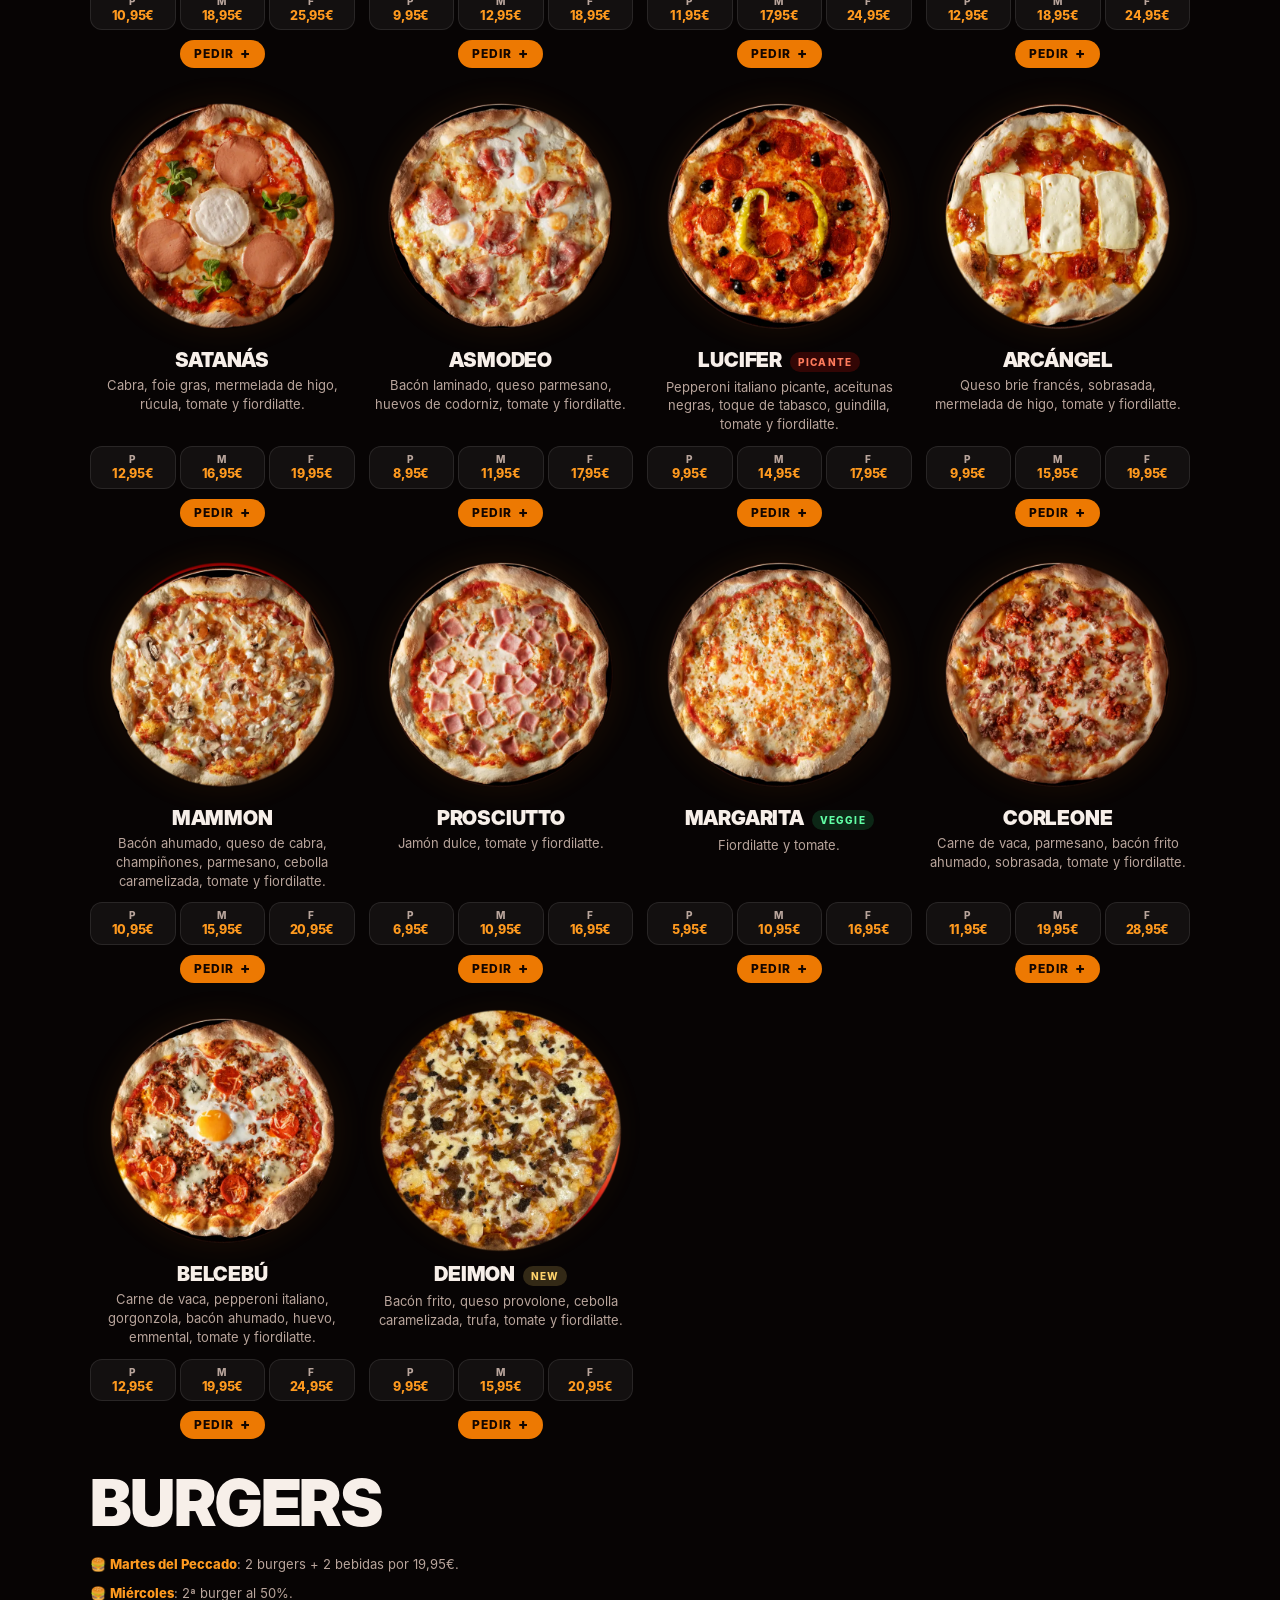
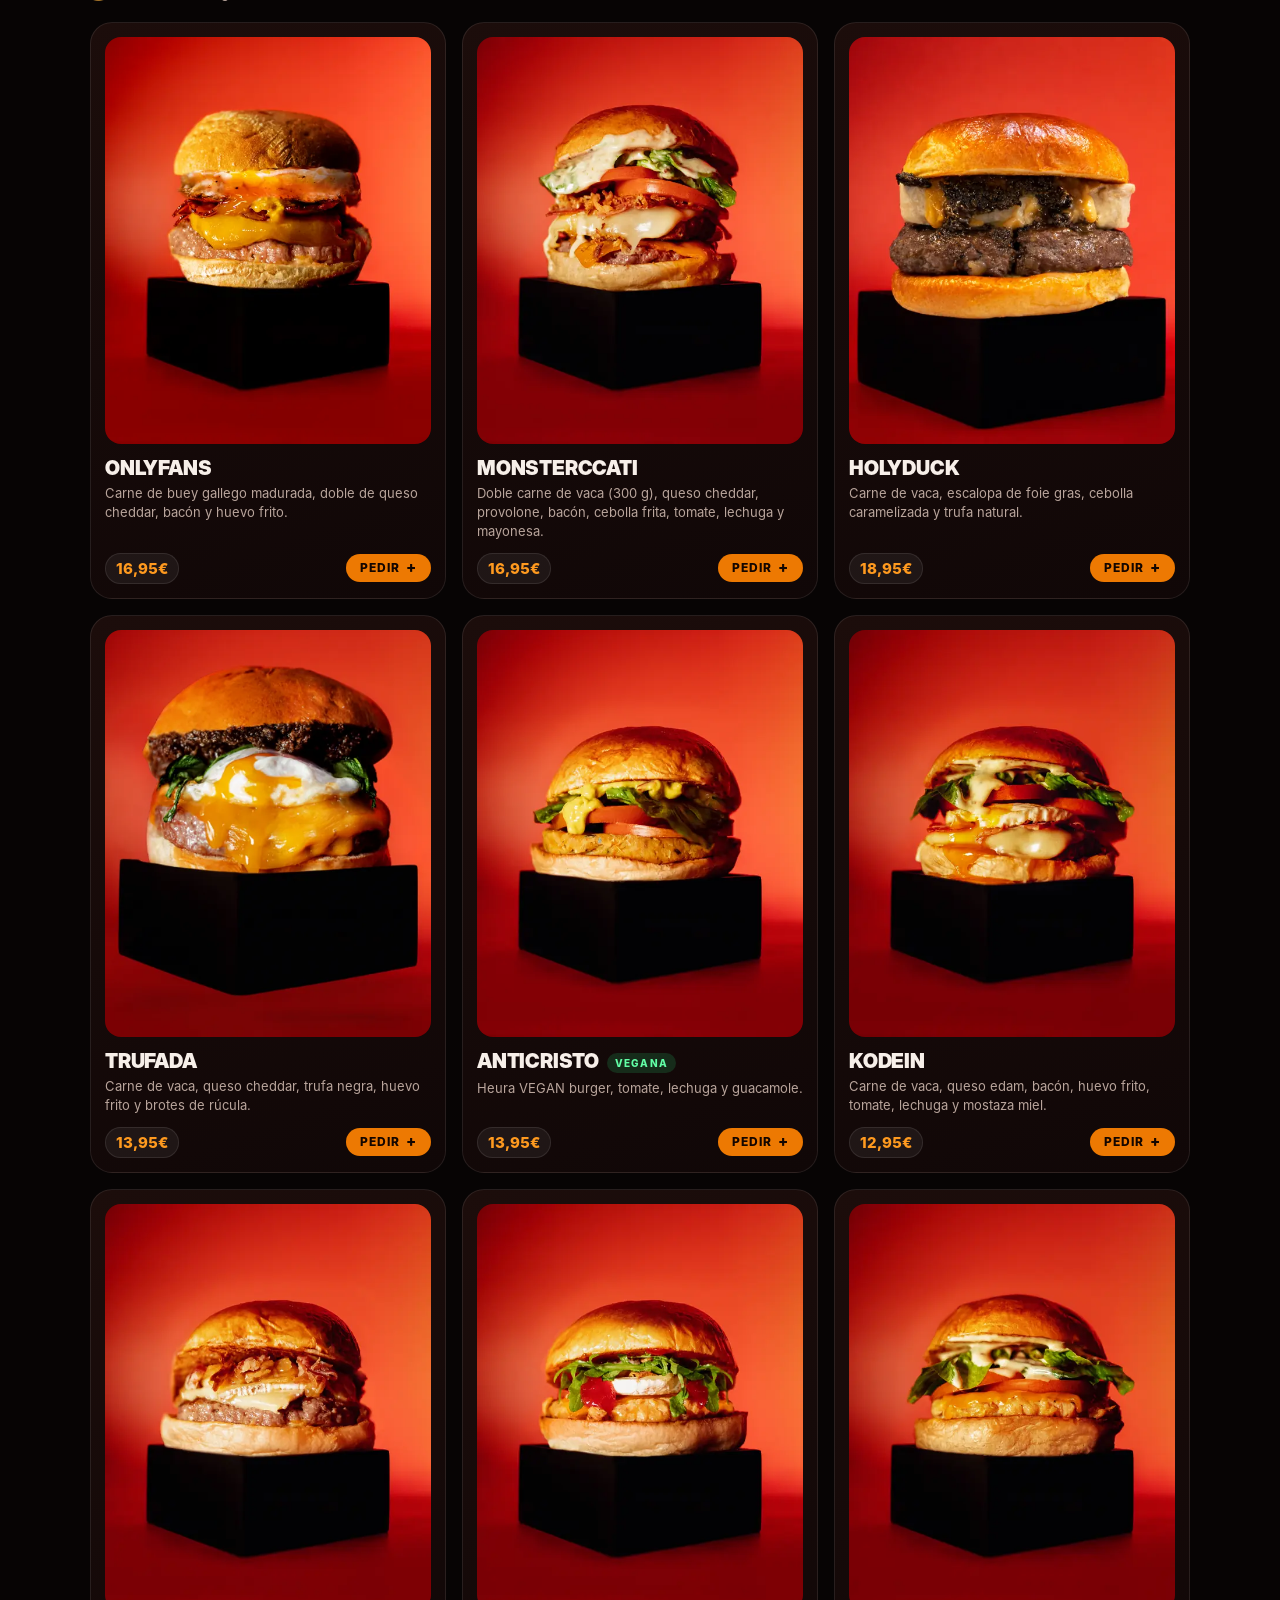
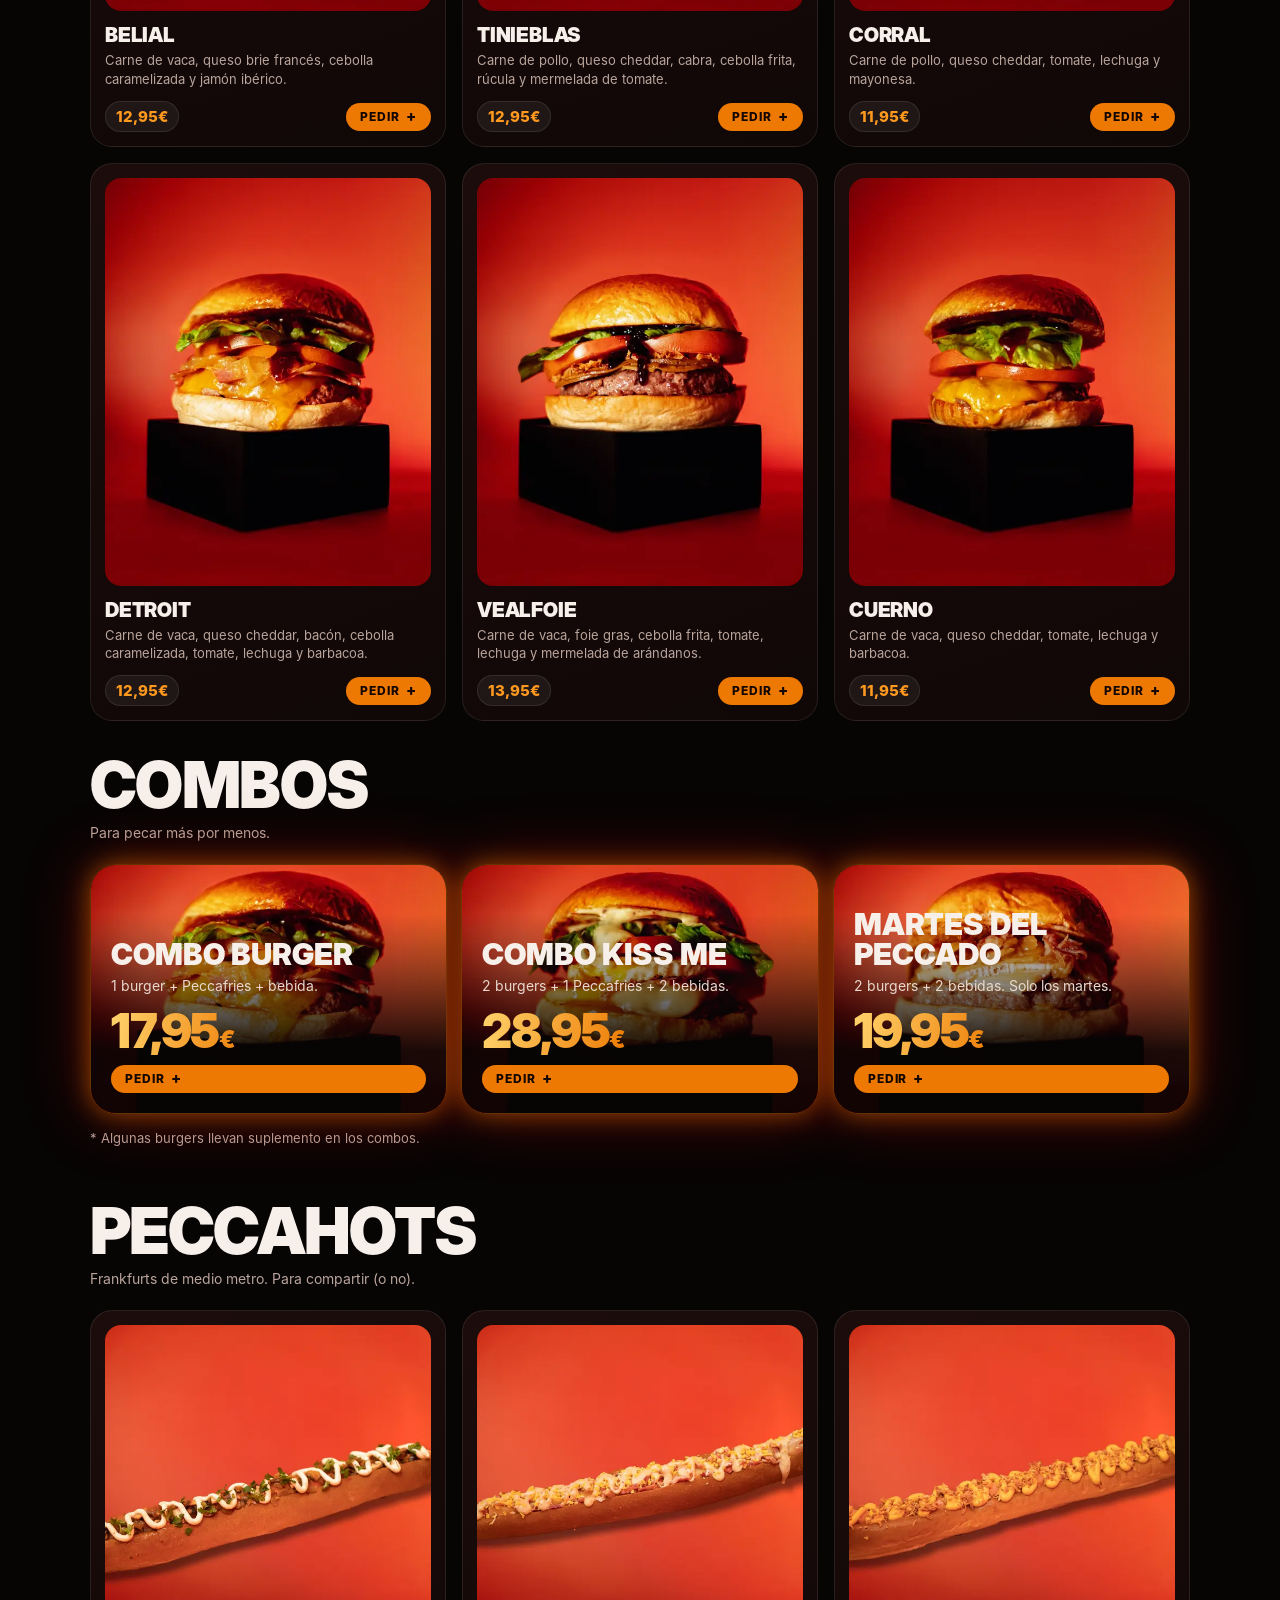
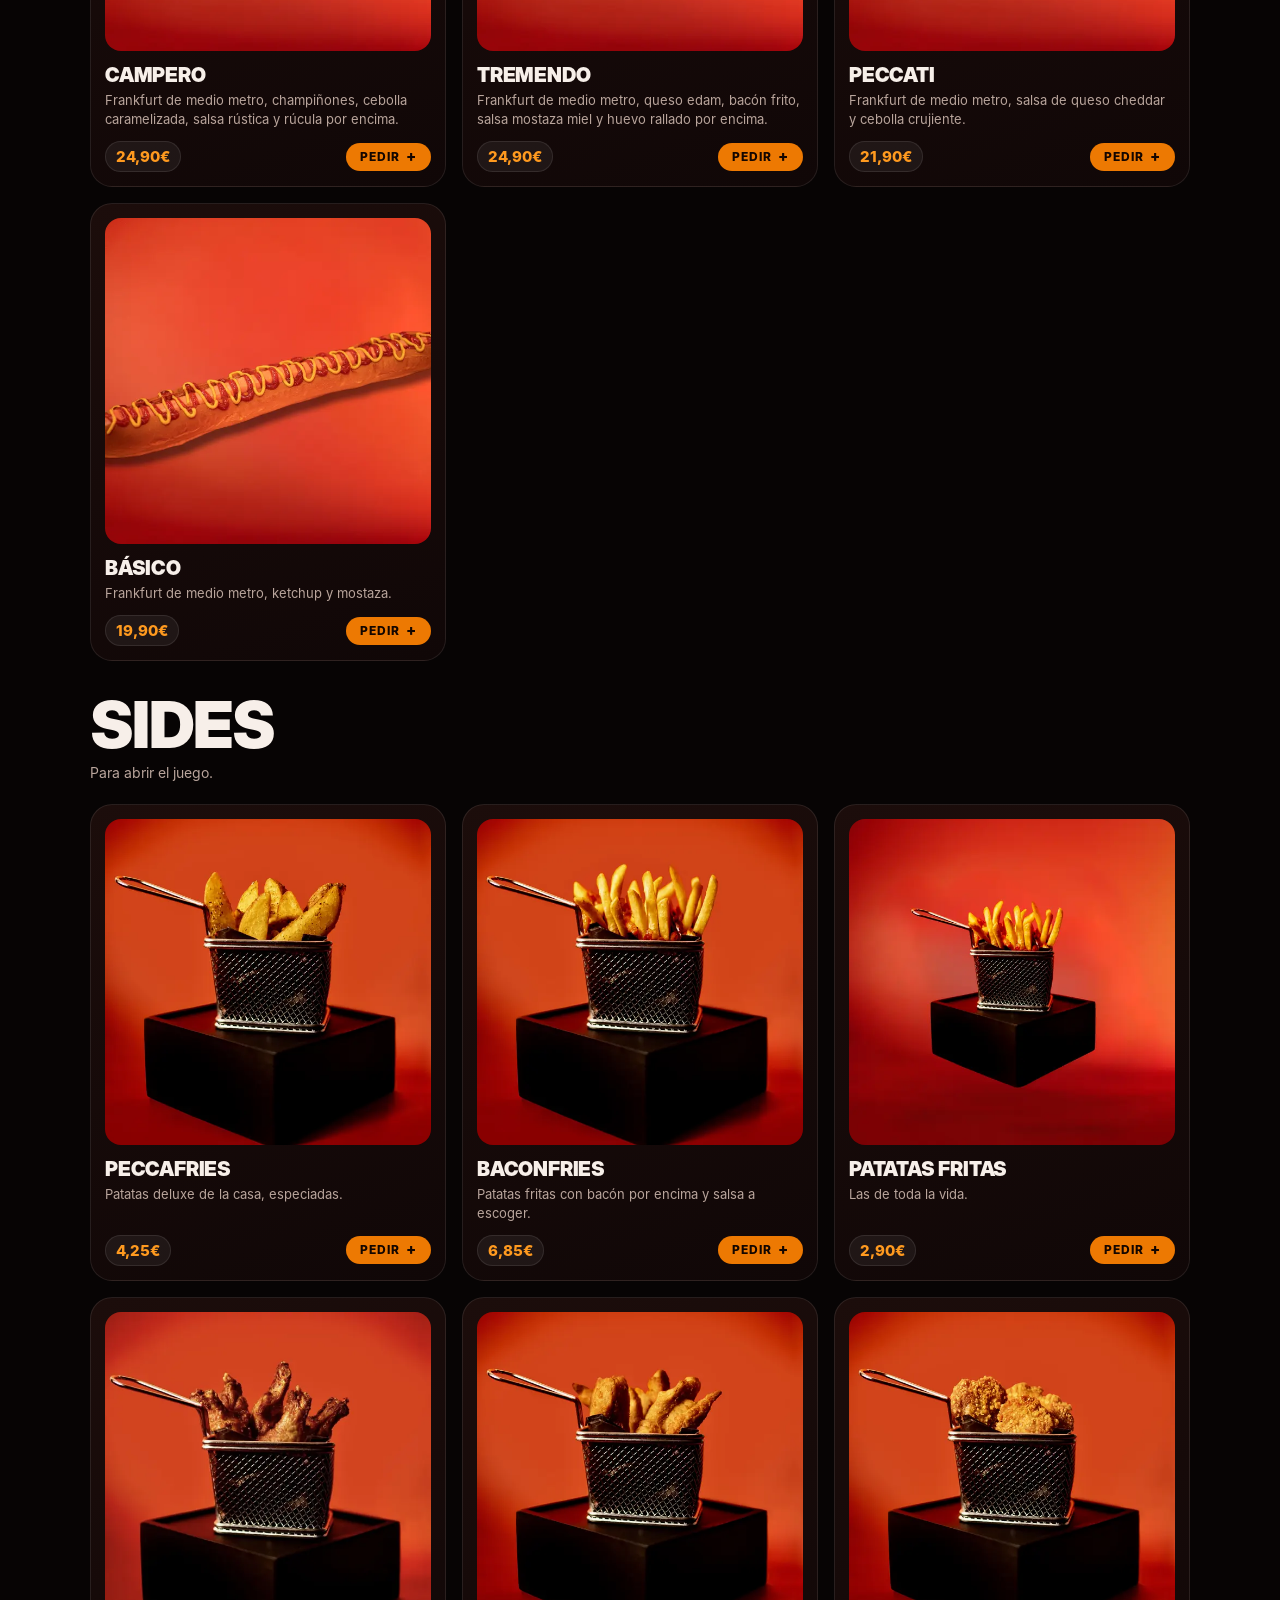
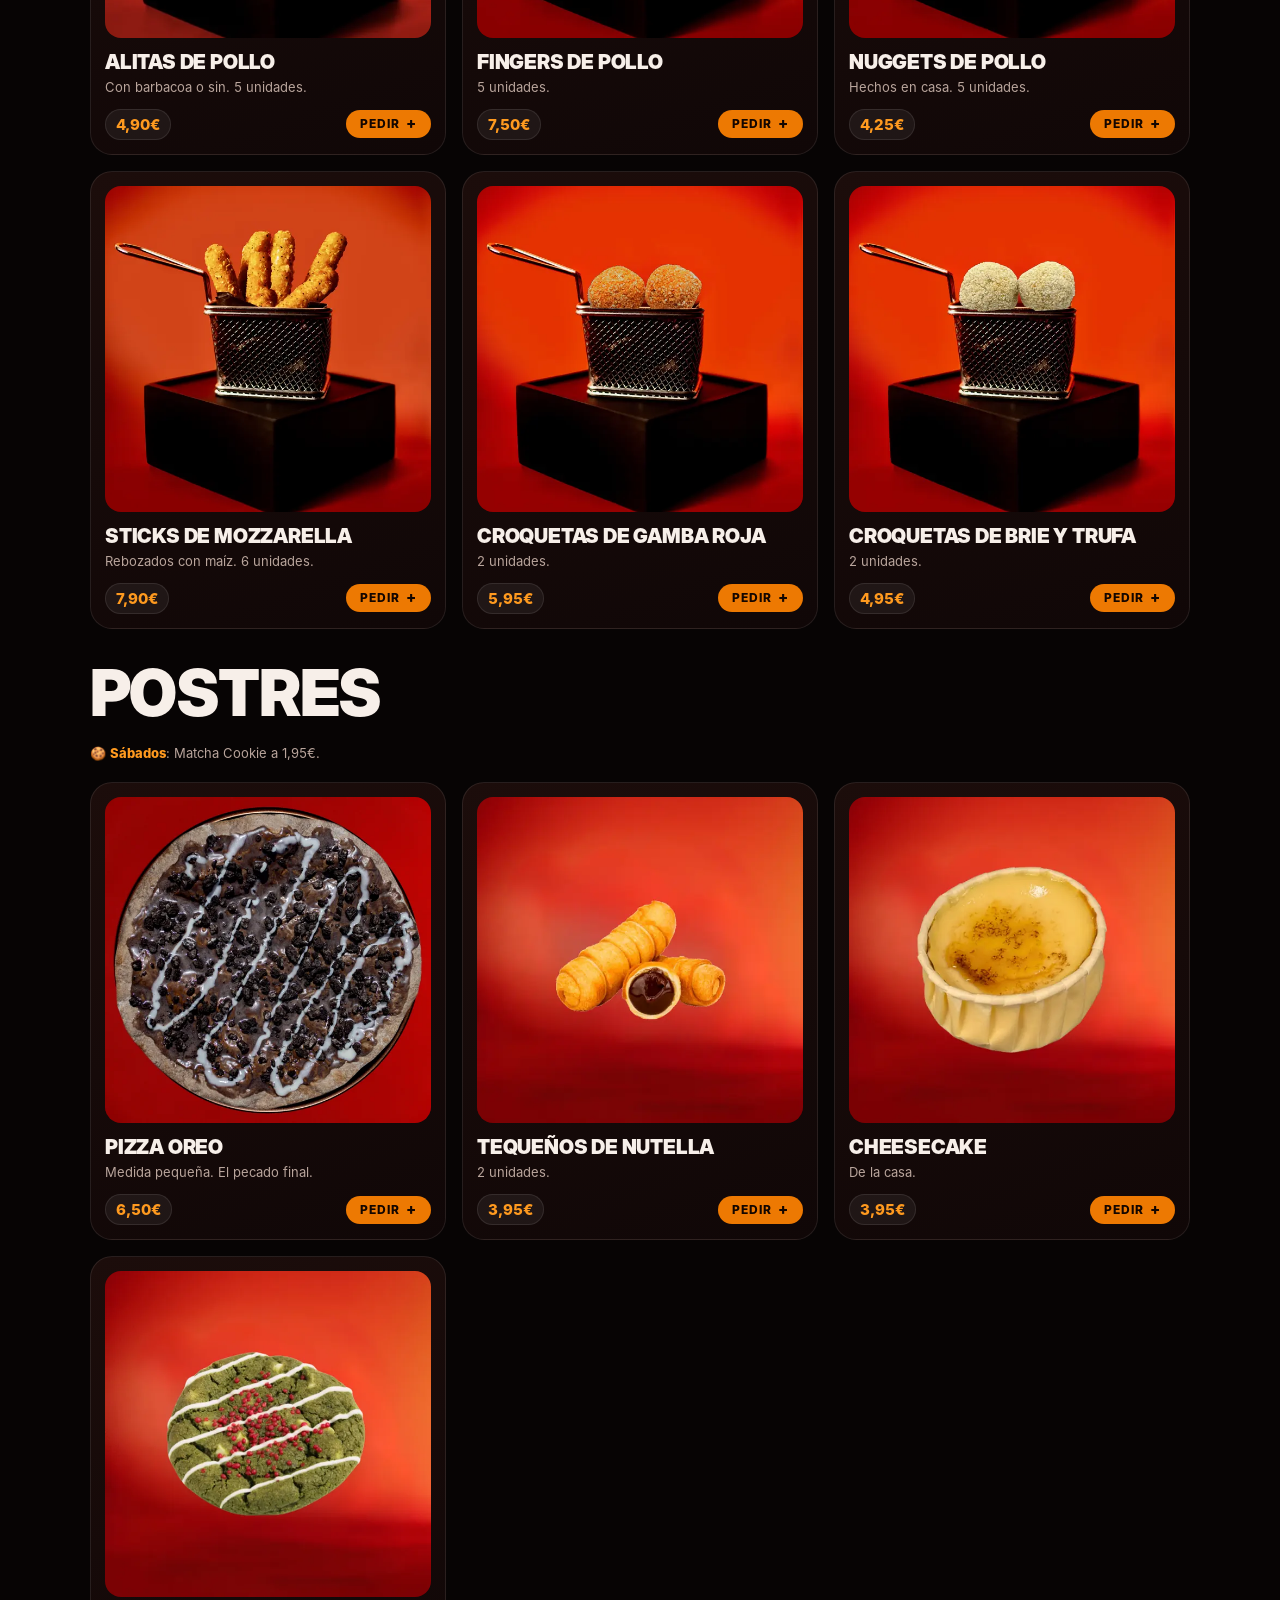
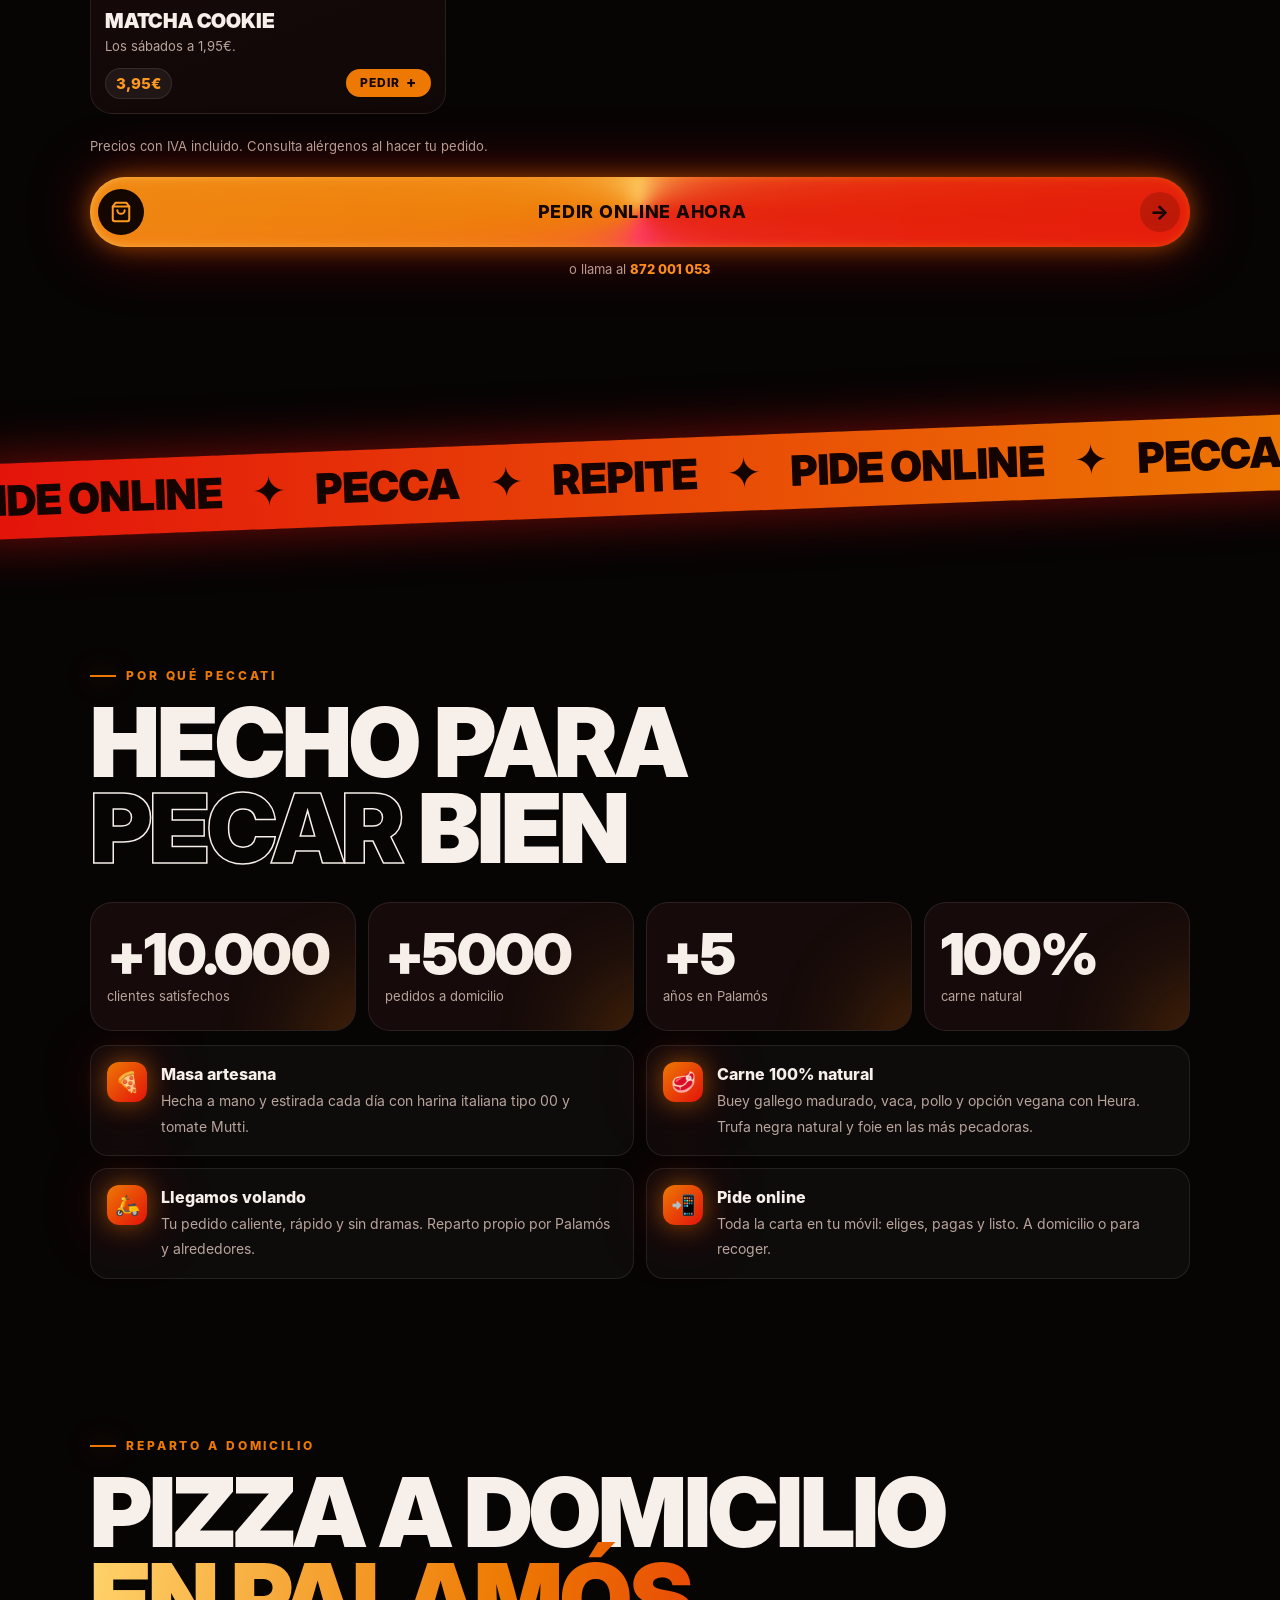
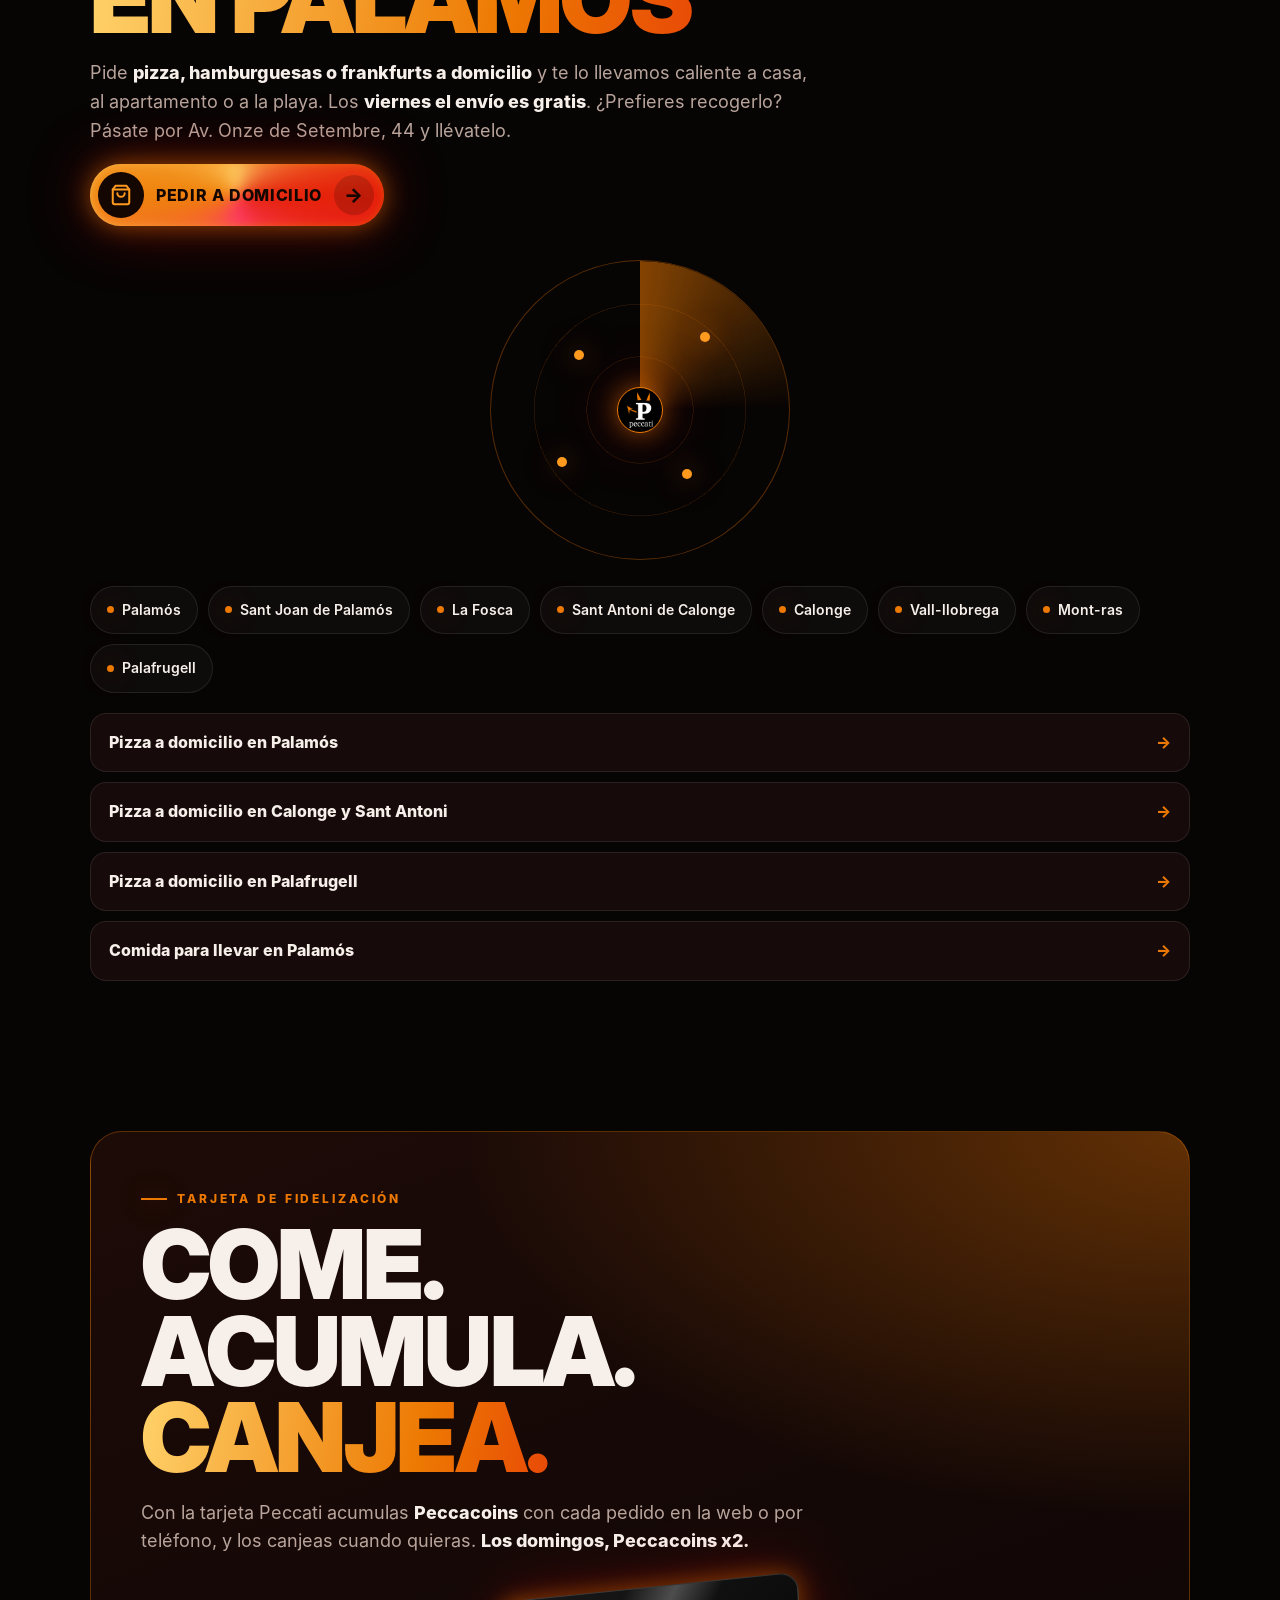
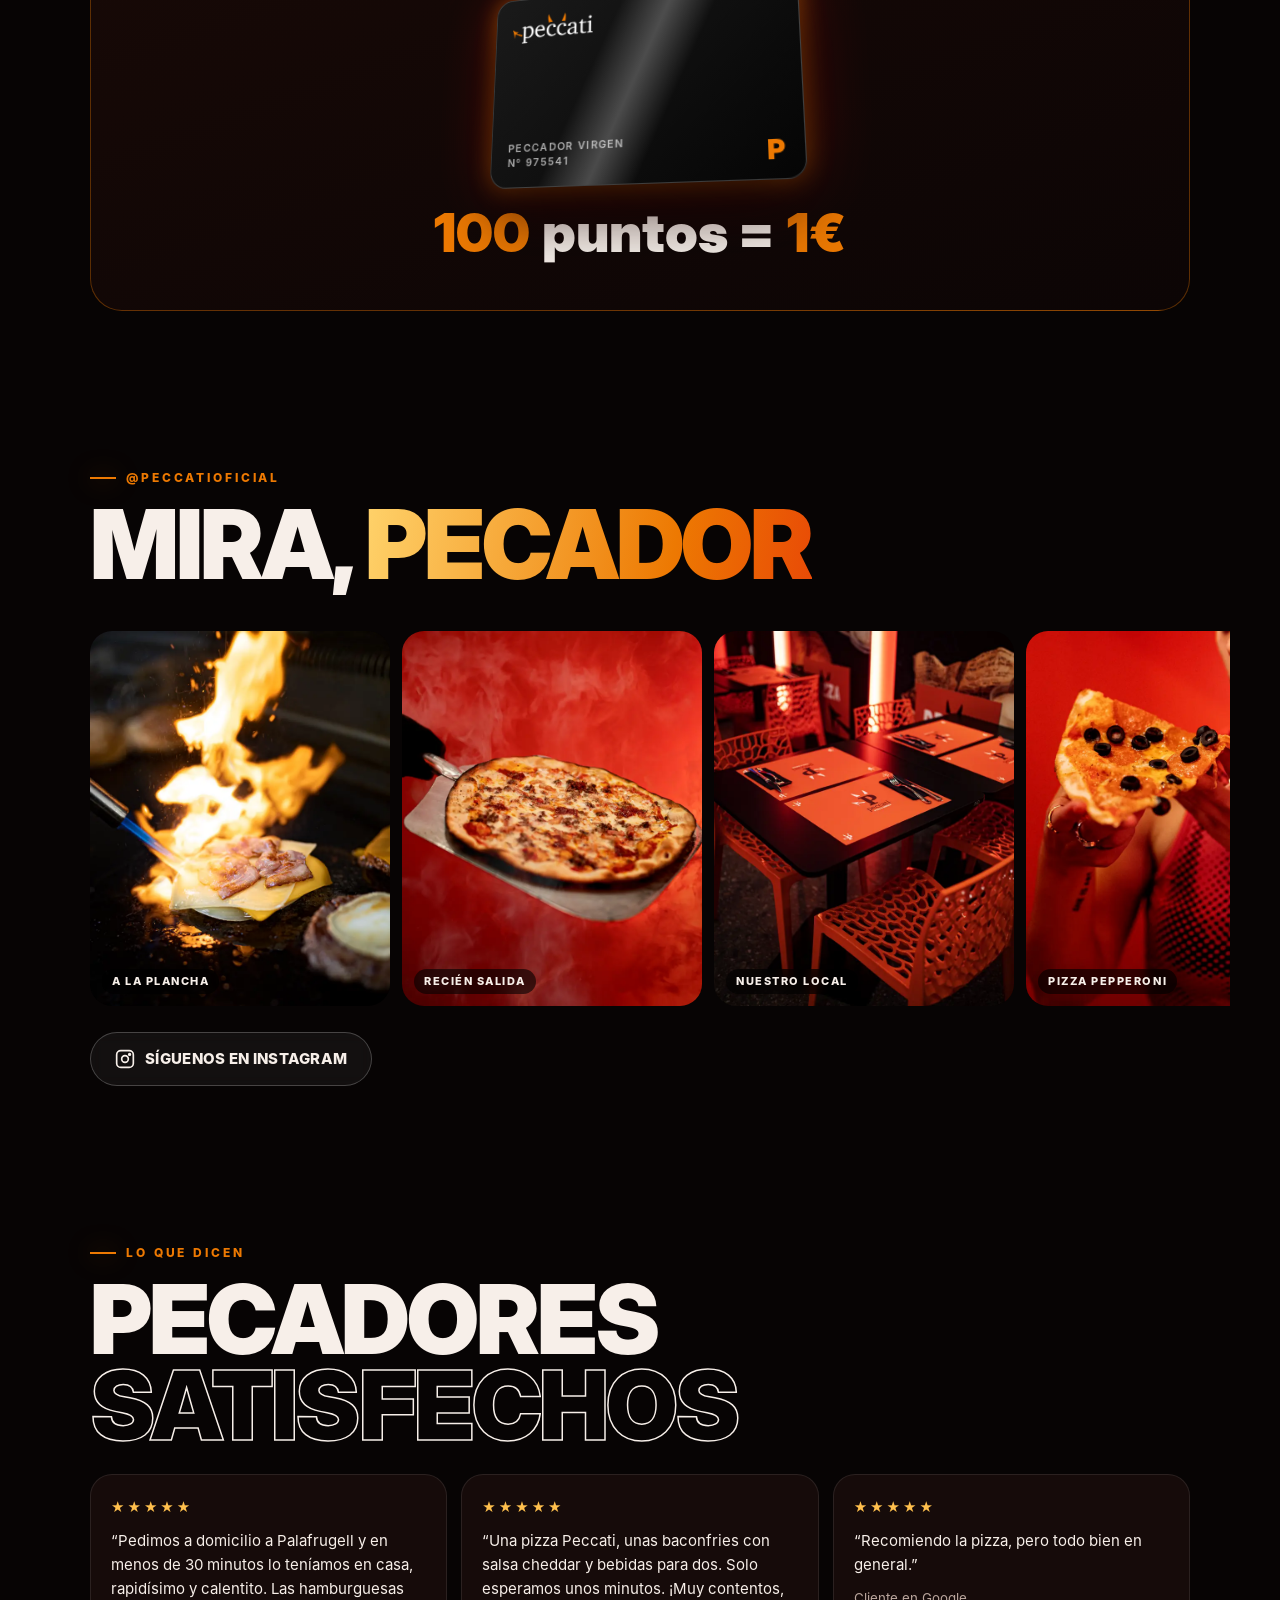
==== commit 4fd8d839: "Add files via upload" ====
--- a/index.html
+++ b/index.html
@@ -42,7 +42,7 @@
   <a class="nav__order" href="https://peccati-pizza-burger.kivly.store/menu/6a0c73a825fbab1417b7fc30?tab=carta" target="_blank" rel="noopener"><svg viewBox="0 0 24 24" fill="none" stroke="currentColor" stroke-width="2.2" stroke-linecap="round" stroke-linejoin="round" aria-hidden="true"><path d="M6 2 3 6v14a2 2 0 0 0 2 2h14a2 2 0 0 0 2-2V6l-3-4z"/><path d="M3 6h18"/><path d="M16 10a4 4 0 0 1-8 0"/></svg><span>Pedir</span></a>
   <button class="burger" aria-label="Abrir menú" aria-expanded="false" aria-controls="ov"><span></span></button>
 </header>
-<div class="overlay" id="ov"><a href="#pizzas">Pizzas</a><a href="#burgers">Burgers</a><a href="#combos">Combos</a><a href="#hots">Peccahots</a><a href="#ofertas">Ofertas</a><a href="#contacto">Horario</a><a href="/foodtruck/" class="ov-ft">Foodtruck <span>eventos</span></a><div class="ov-btns"><a class="btn btn--order " href="https://peccati-pizza-burger.kivly.store/menu/6a0c73a825fbab1417b7fc30?tab=carta" target="_blank" rel="noopener"><span class="btn--order__ico"><svg viewBox="0 0 24 24" fill="none" stroke="currentColor" stroke-width="2.2" stroke-linecap="round" stroke-linejoin="round" aria-hidden="true"><path d="M6 2 3 6v14a2 2 0 0 0 2 2h14a2 2 0 0 0 2-2V6l-3-4z"/><path d="M3 6h18"/><path d="M16 10a4 4 0 0 1-8 0"/></svg></span><span>Pedir online ahora</span><span class="btn--order__arrow" aria-hidden="true">→</span></a><a class="btn btn--carta" href="https://drive.google.com/file/d/1n6Ww4b-7GrnmwLQu4vZTfCbUaYb_5g_R/view?usp=sharing" target="_blank" rel="noopener"><svg viewBox="0 0 24 24" fill="none" stroke="currentColor" stroke-width="2.2" stroke-linecap="round" aria-hidden="true"><path d="M4 6h16M4 12h16M4 18h10"/></svg><span>Carta</span><small>Idiomas</small></a></div><small>Av. Onze de Setembre, 44 · Palamós · Tel. 872 001 053</small></div>
+<div class="overlay" id="ov"><a href="#carta">Carta</a><a href="#ofertas">Ofertas</a><a href="#contacto">Horario</a><a href="/foodtruck/" class="ov-ft">Foodtruck <span>eventos</span></a><div class="ov-btns"><a class="btn btn--order " href="https://peccati-pizza-burger.kivly.store/menu/6a0c73a825fbab1417b7fc30?tab=carta" target="_blank" rel="noopener"><span class="btn--order__ico"><svg viewBox="0 0 24 24" fill="none" stroke="currentColor" stroke-width="2.2" stroke-linecap="round" stroke-linejoin="round" aria-hidden="true"><path d="M6 2 3 6v14a2 2 0 0 0 2 2h14a2 2 0 0 0 2-2V6l-3-4z"/><path d="M3 6h18"/><path d="M16 10a4 4 0 0 1-8 0"/></svg></span><span>Pedir online ahora</span><span class="btn--order__arrow" aria-hidden="true">→</span></a><a class="btn btn--carta" href="https://drive.google.com/file/d/1n6Ww4b-7GrnmwLQu4vZTfCbUaYb_5g_R/view?usp=sharing" target="_blank" rel="noopener"><svg viewBox="0 0 24 24" fill="none" stroke="currentColor" stroke-width="2.2" stroke-linecap="round" aria-hidden="true"><path d="M4 6h16M4 12h16M4 18h10"/></svg><span>Carta</span><small>Idiomas</small></a></div><small>Av. Onze de Setembre, 44 · Palamós · Tel. 872 001 053</small></div>
 <main id="top">
 <section class="hero">
   <div class="hero__bg"></div><span class="blob blob--1"></span><span class="blob blob--2"></span><span class="blob blob--3"></span>
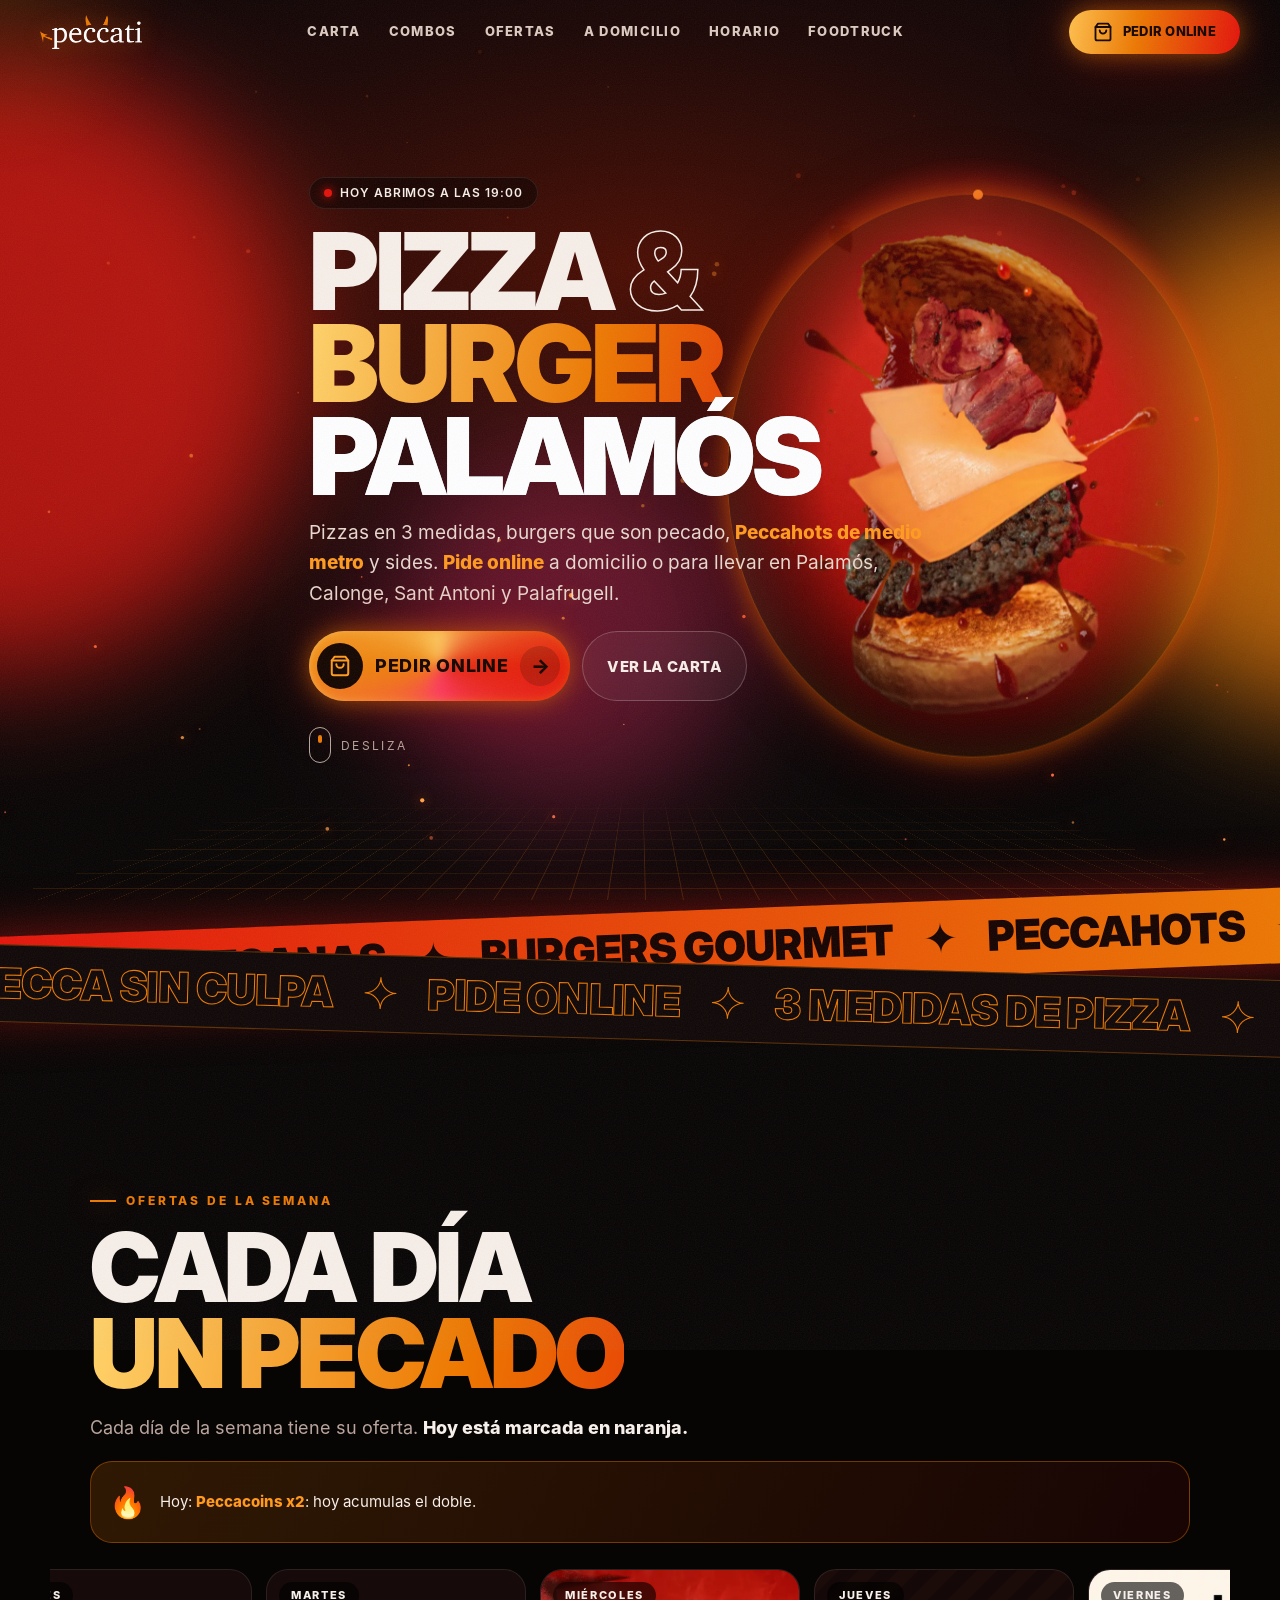
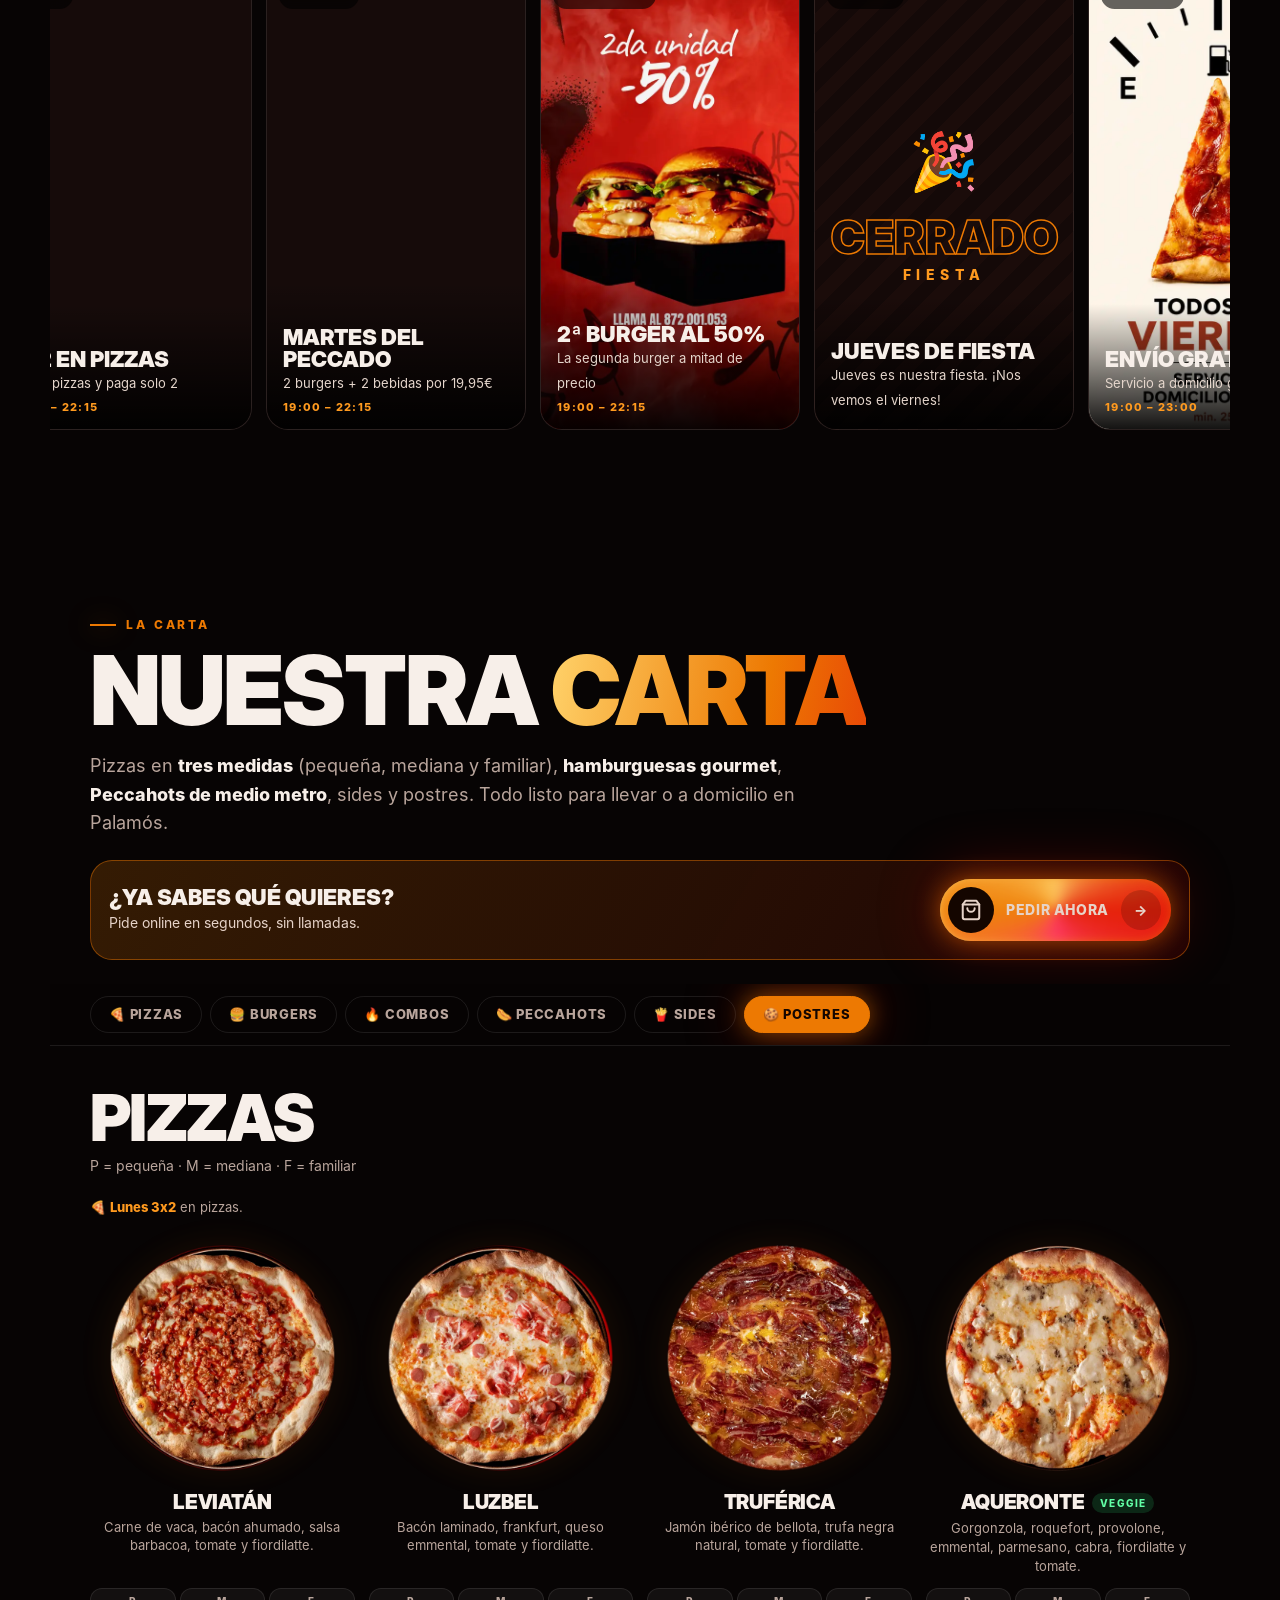
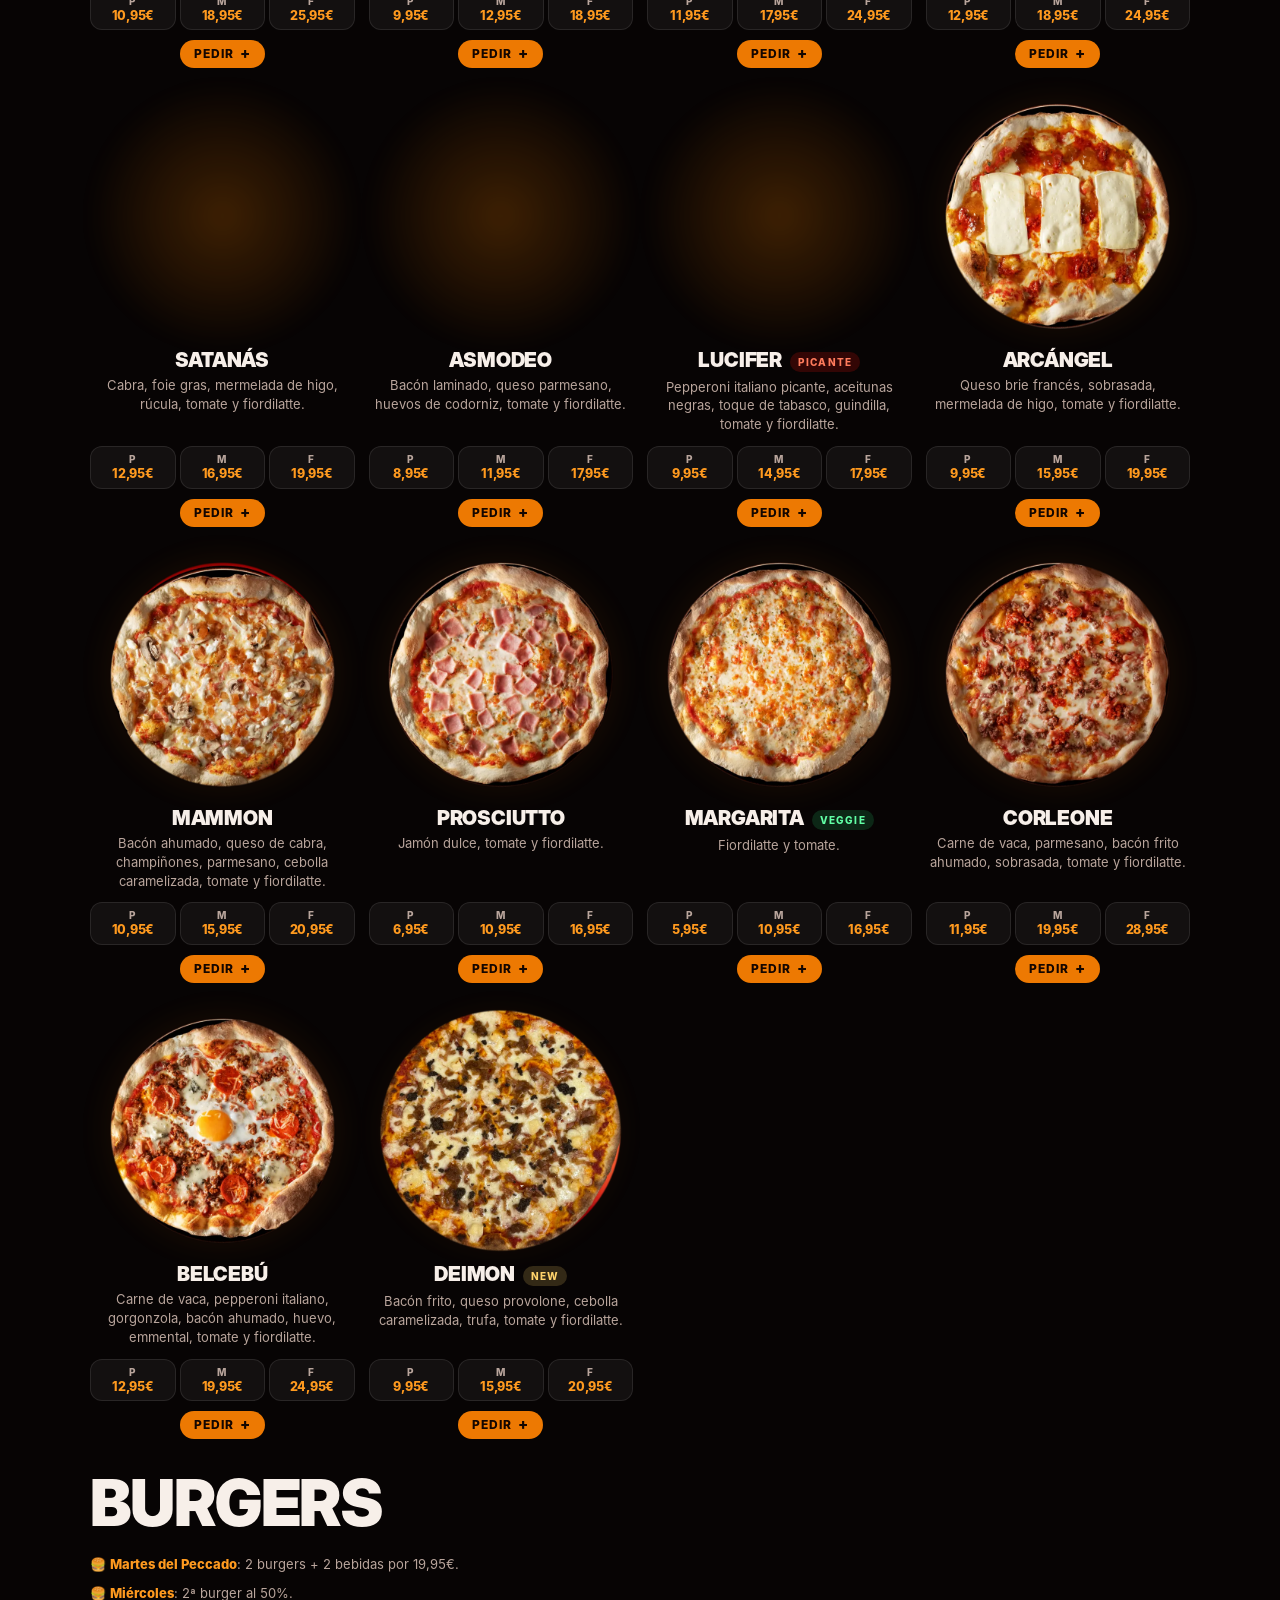
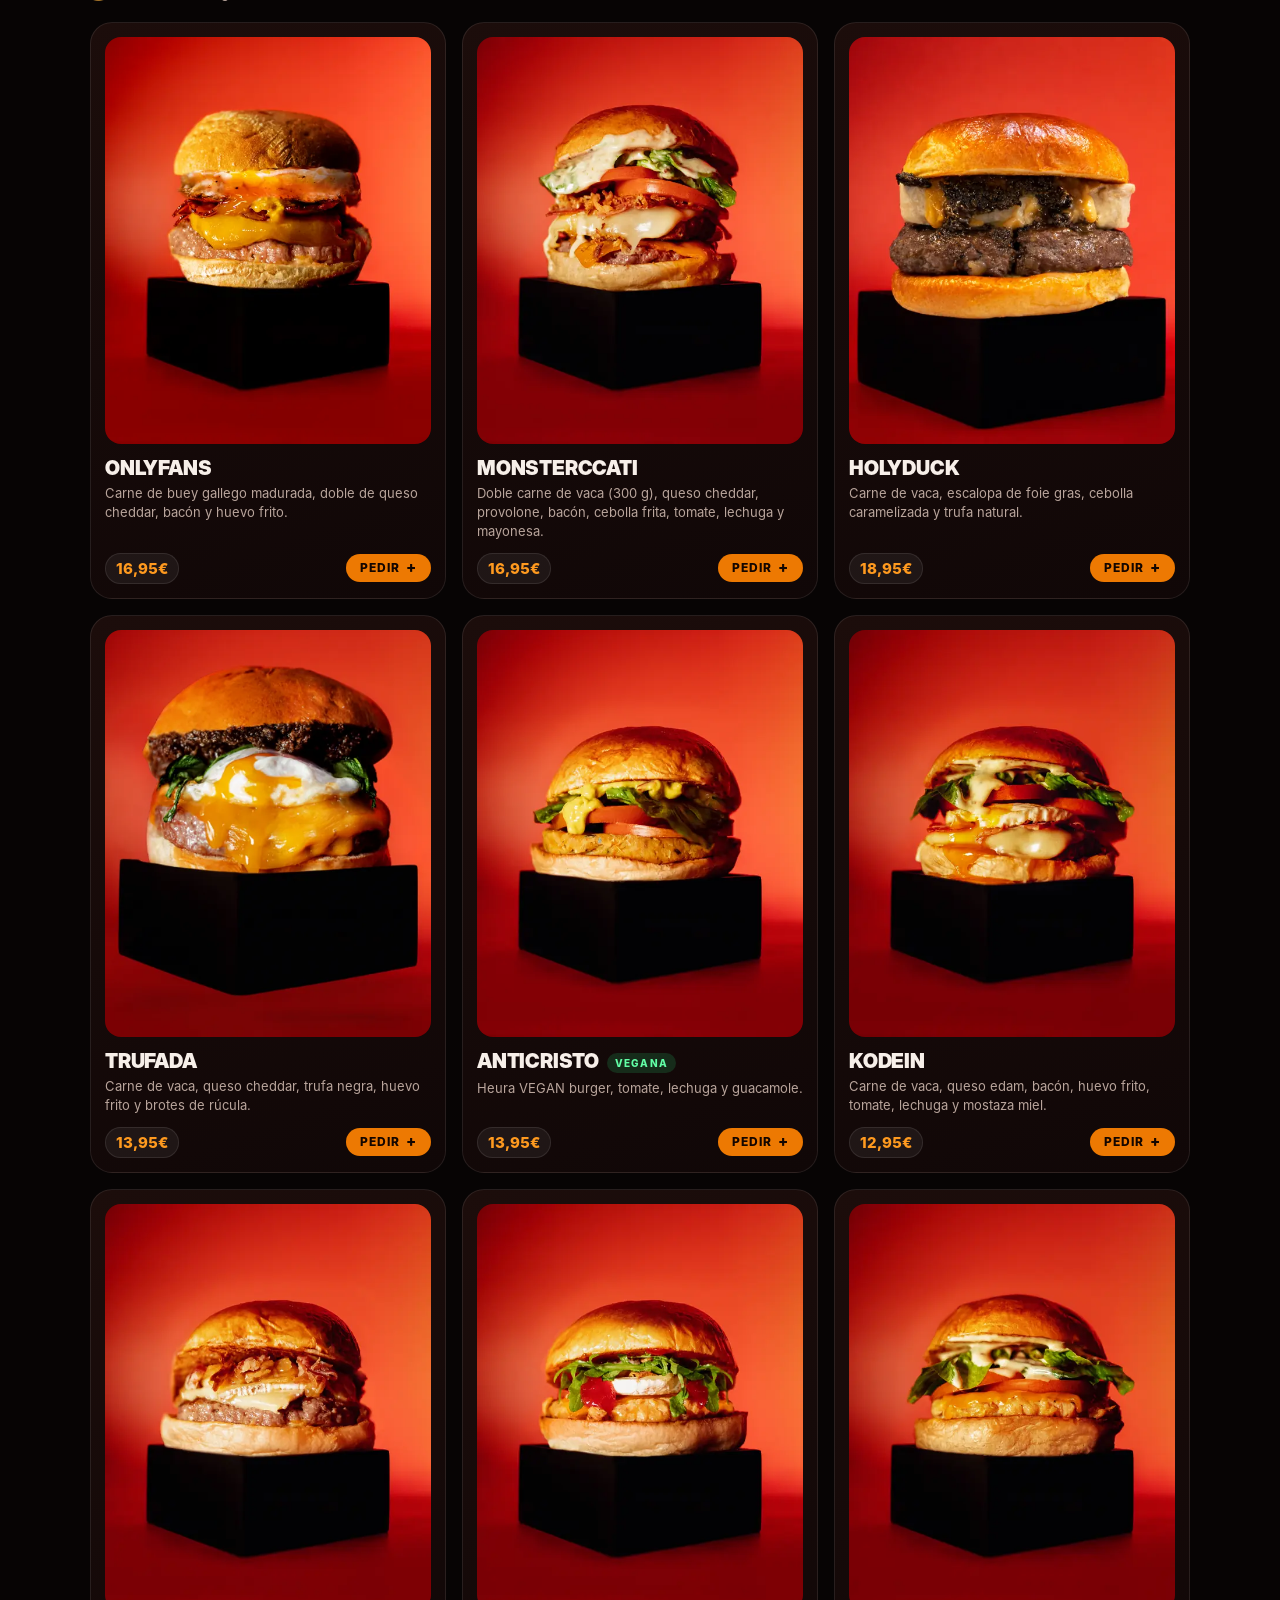
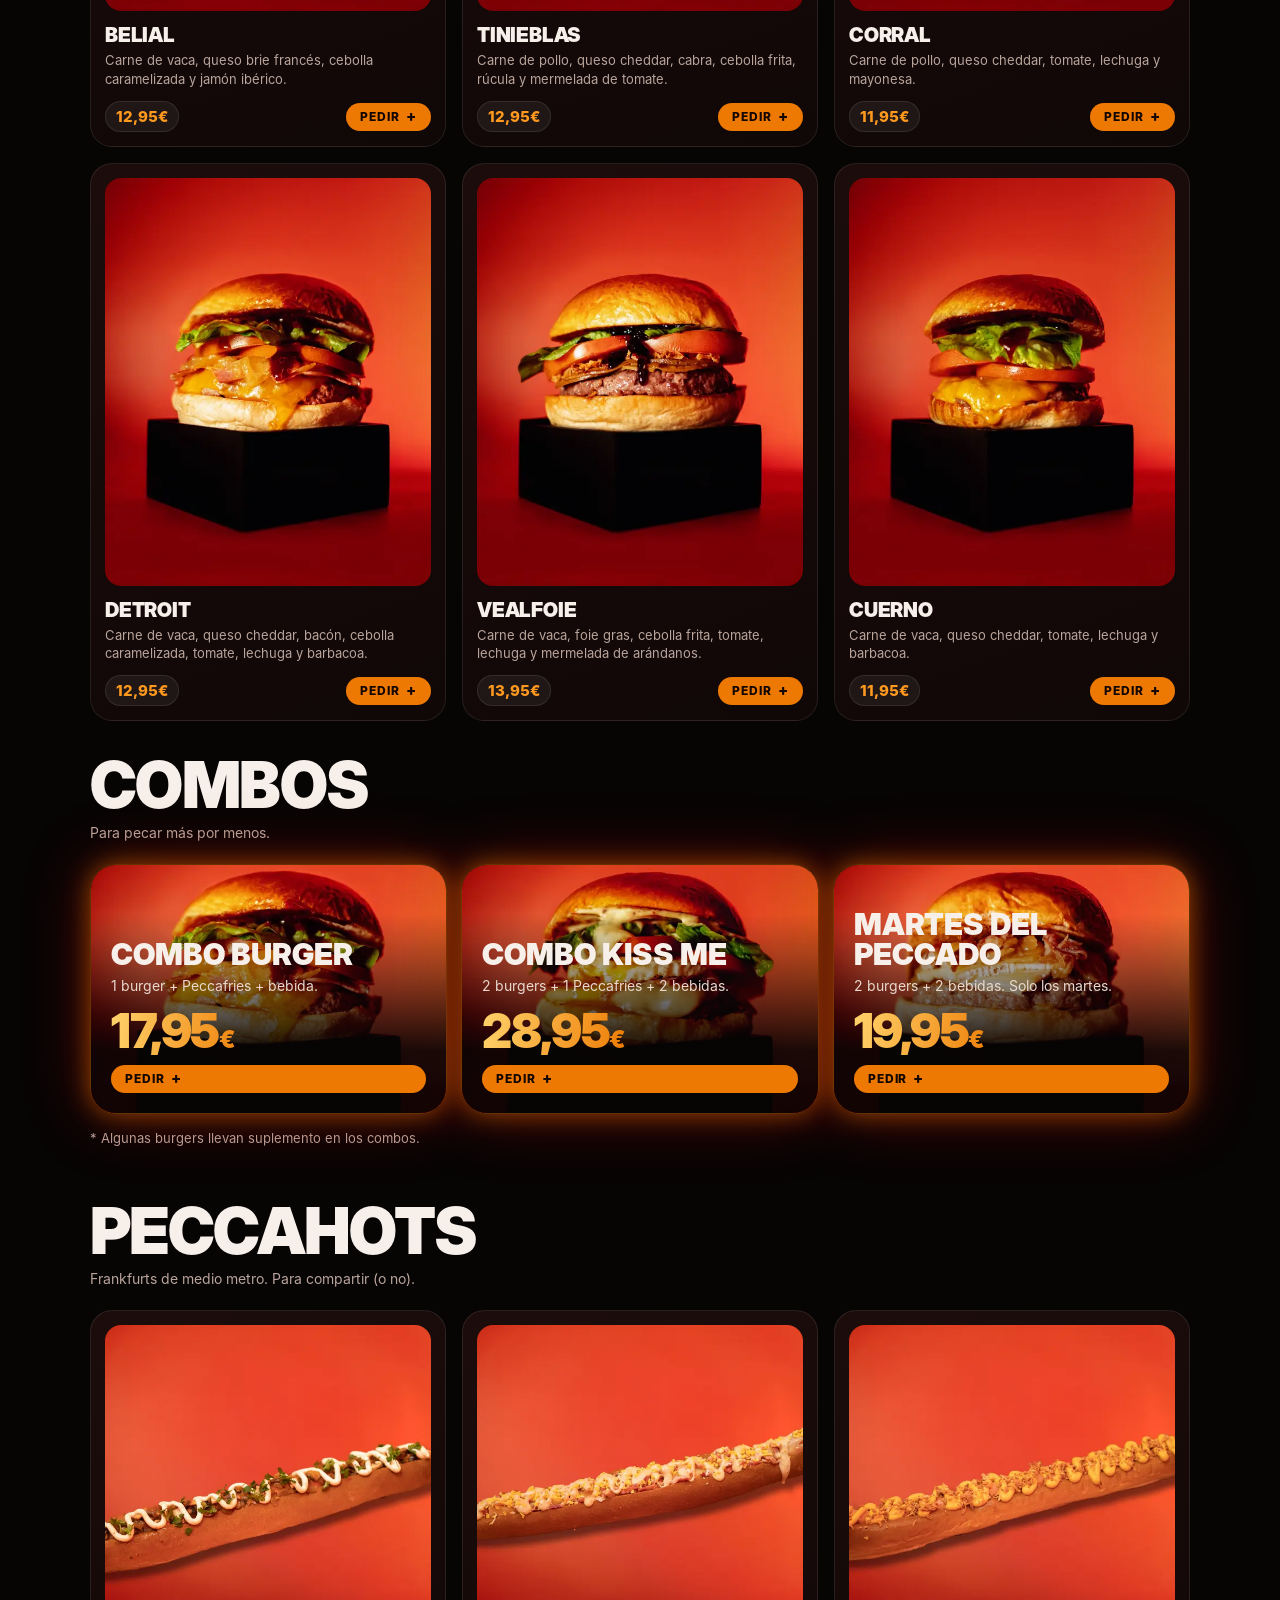
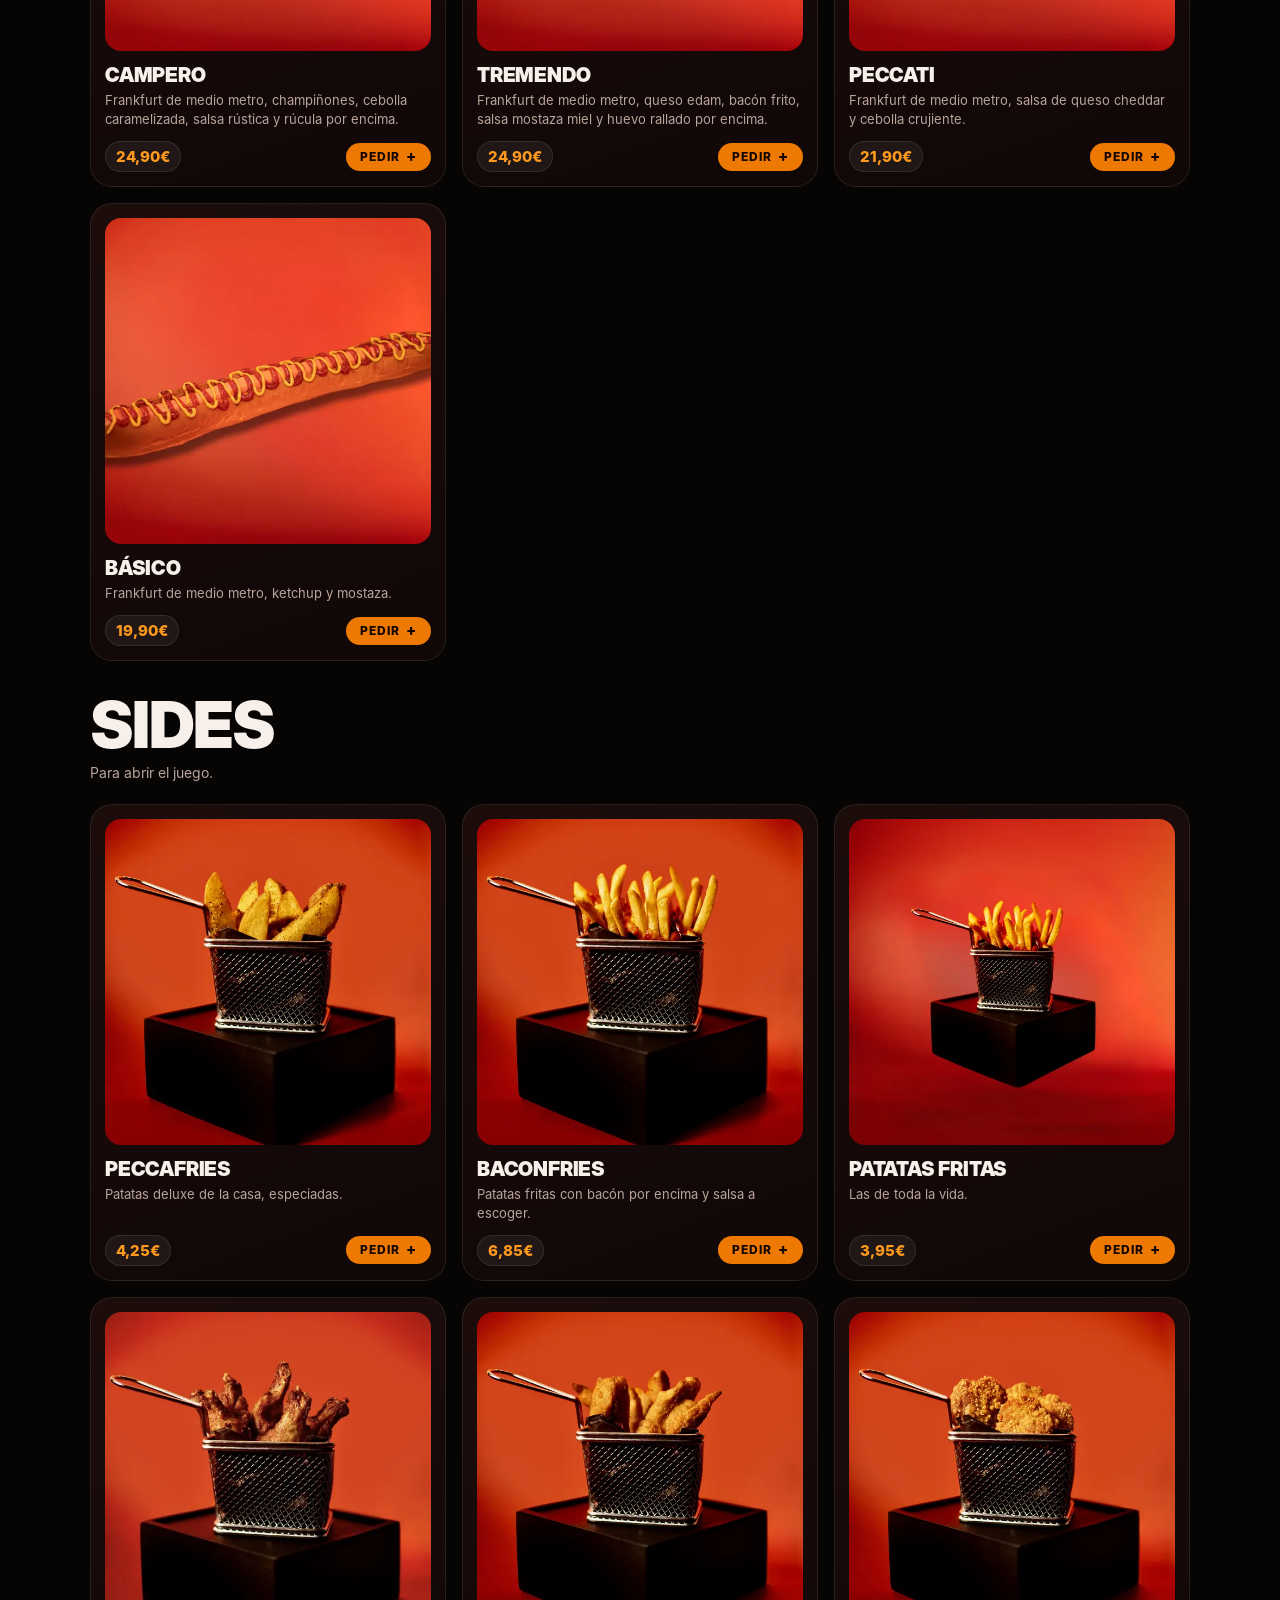
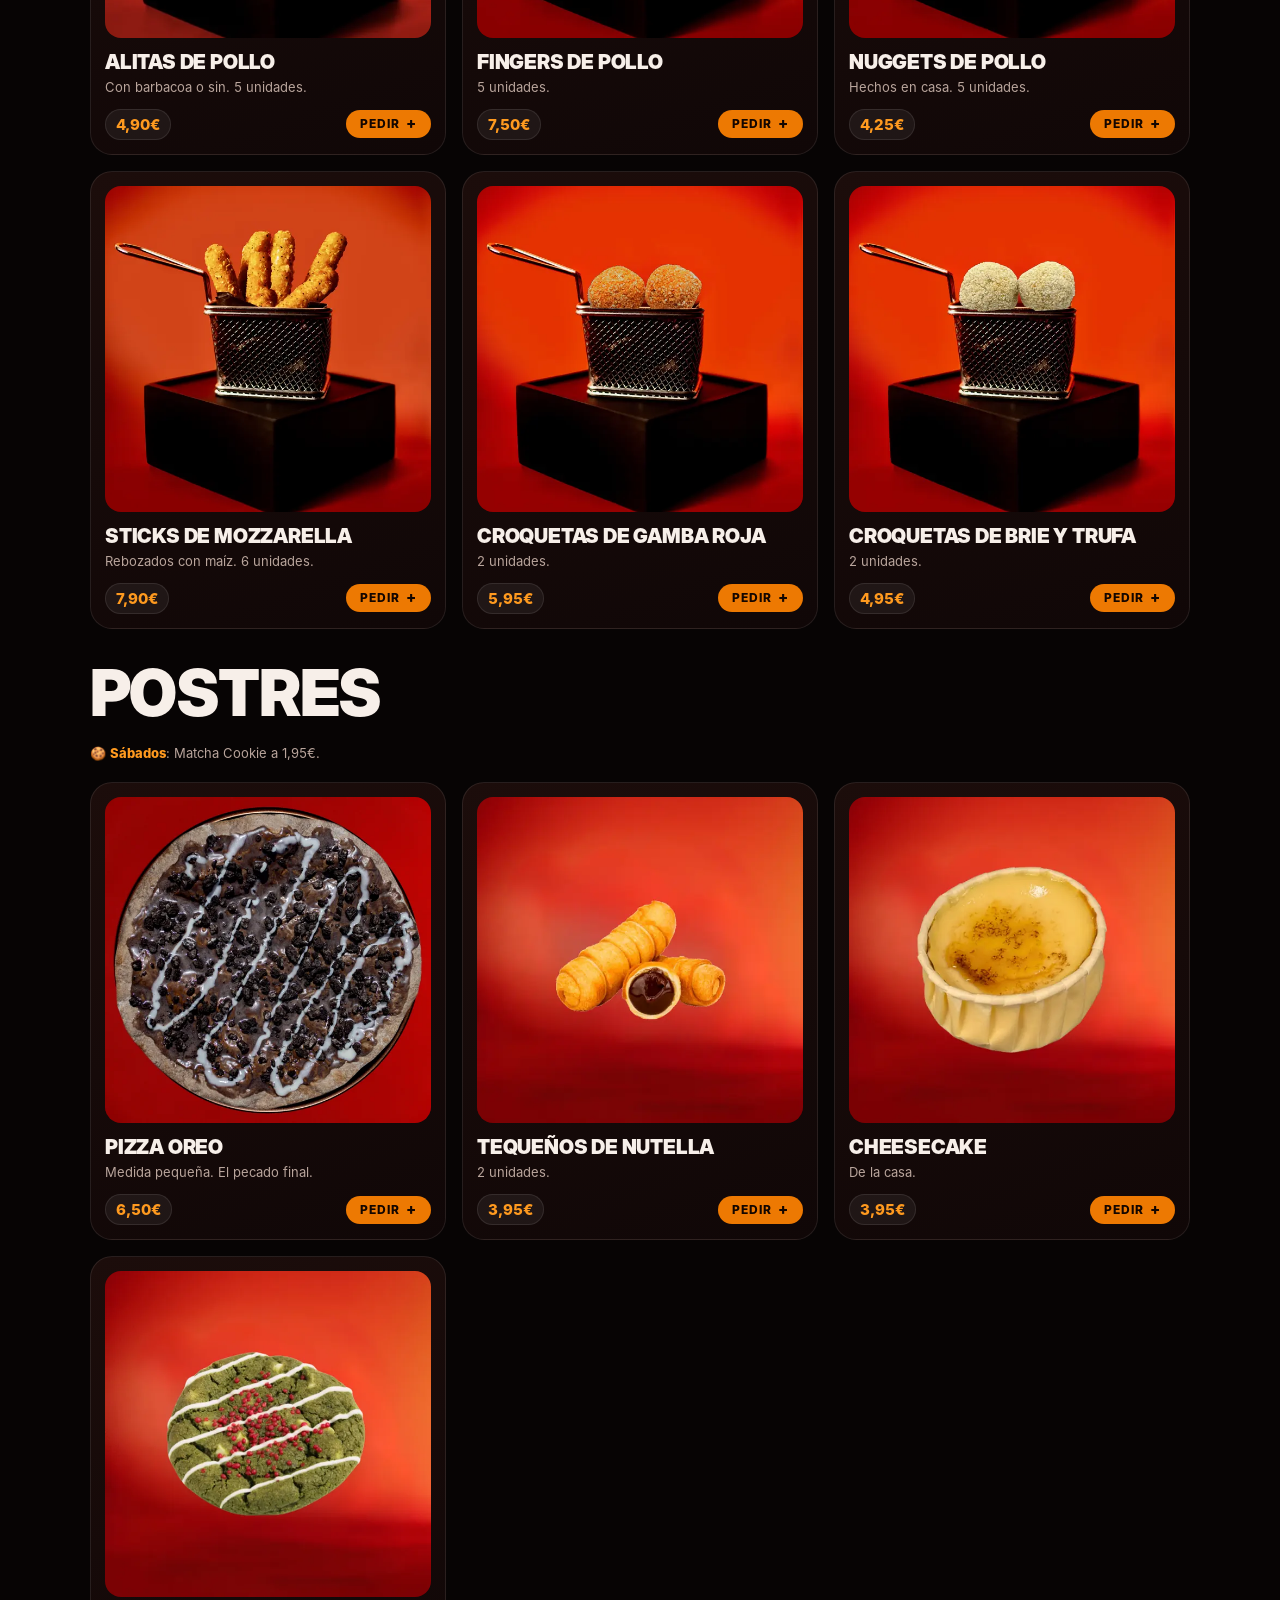
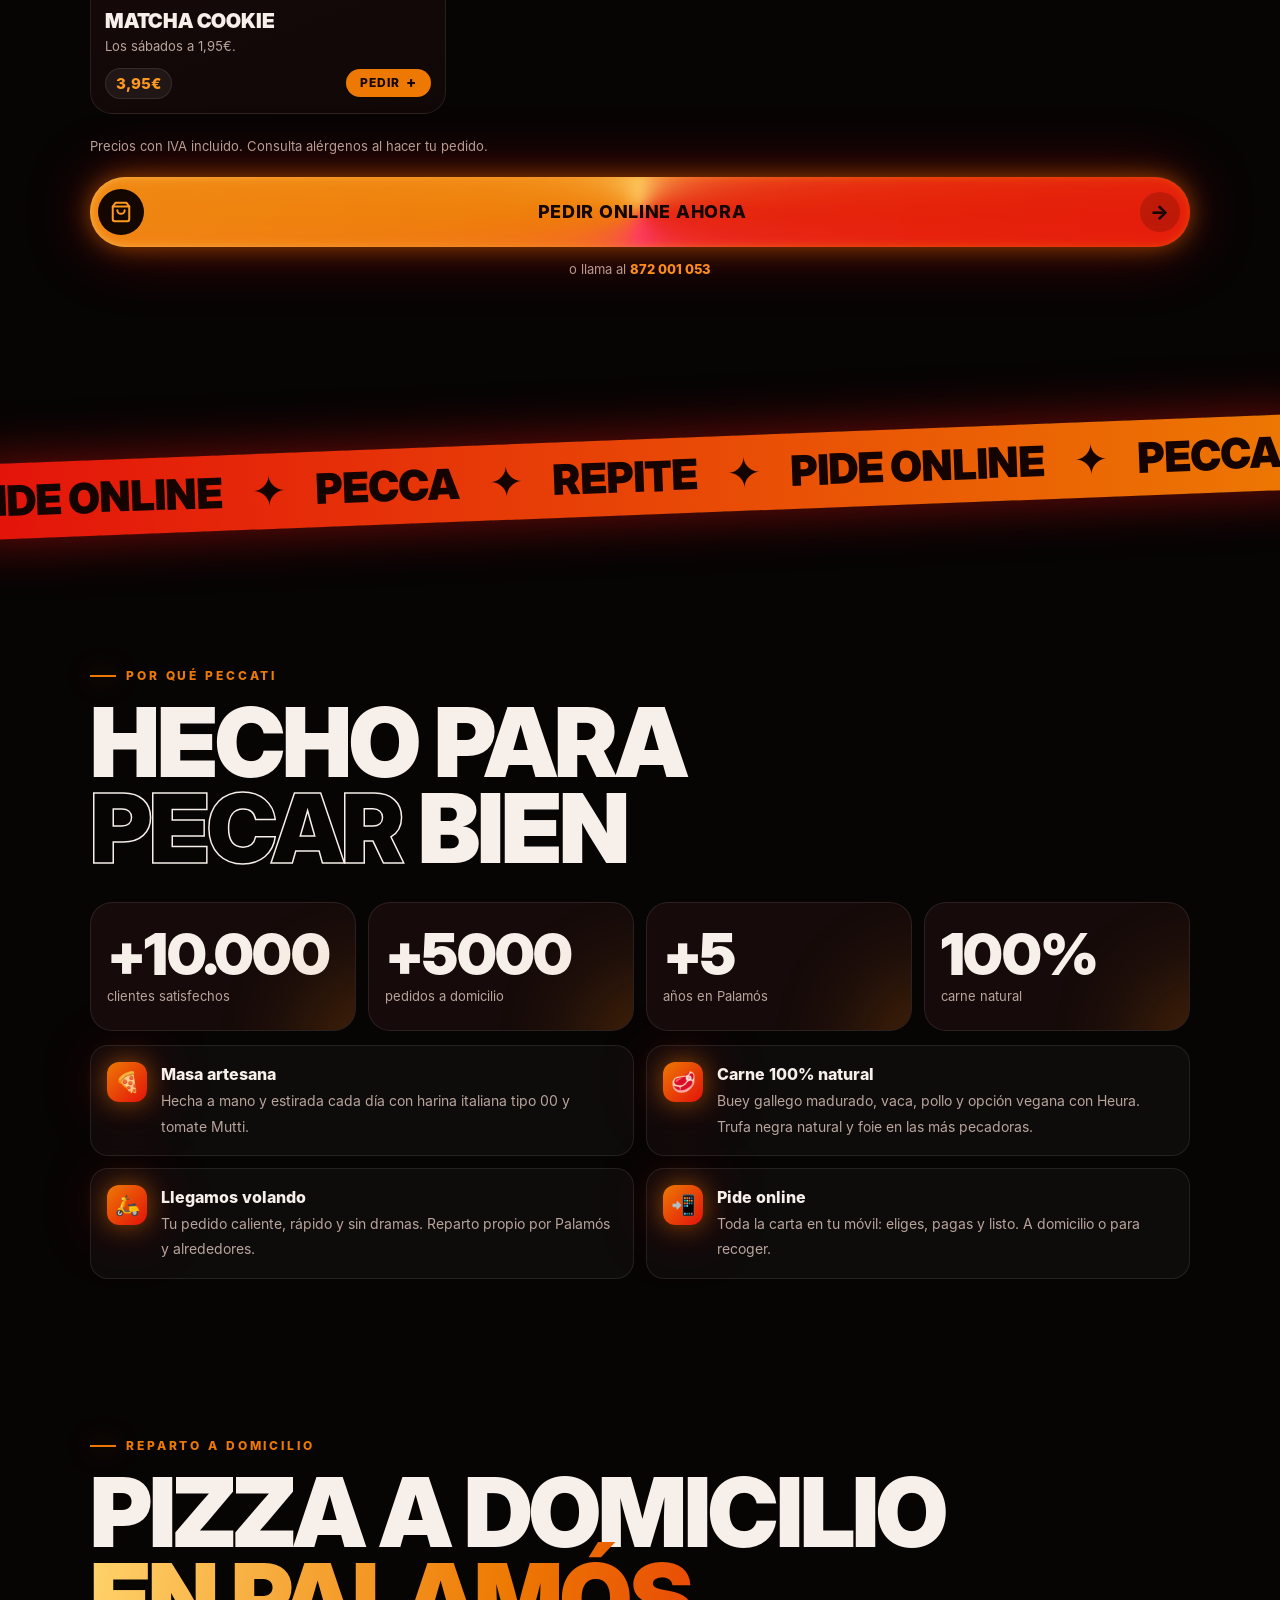
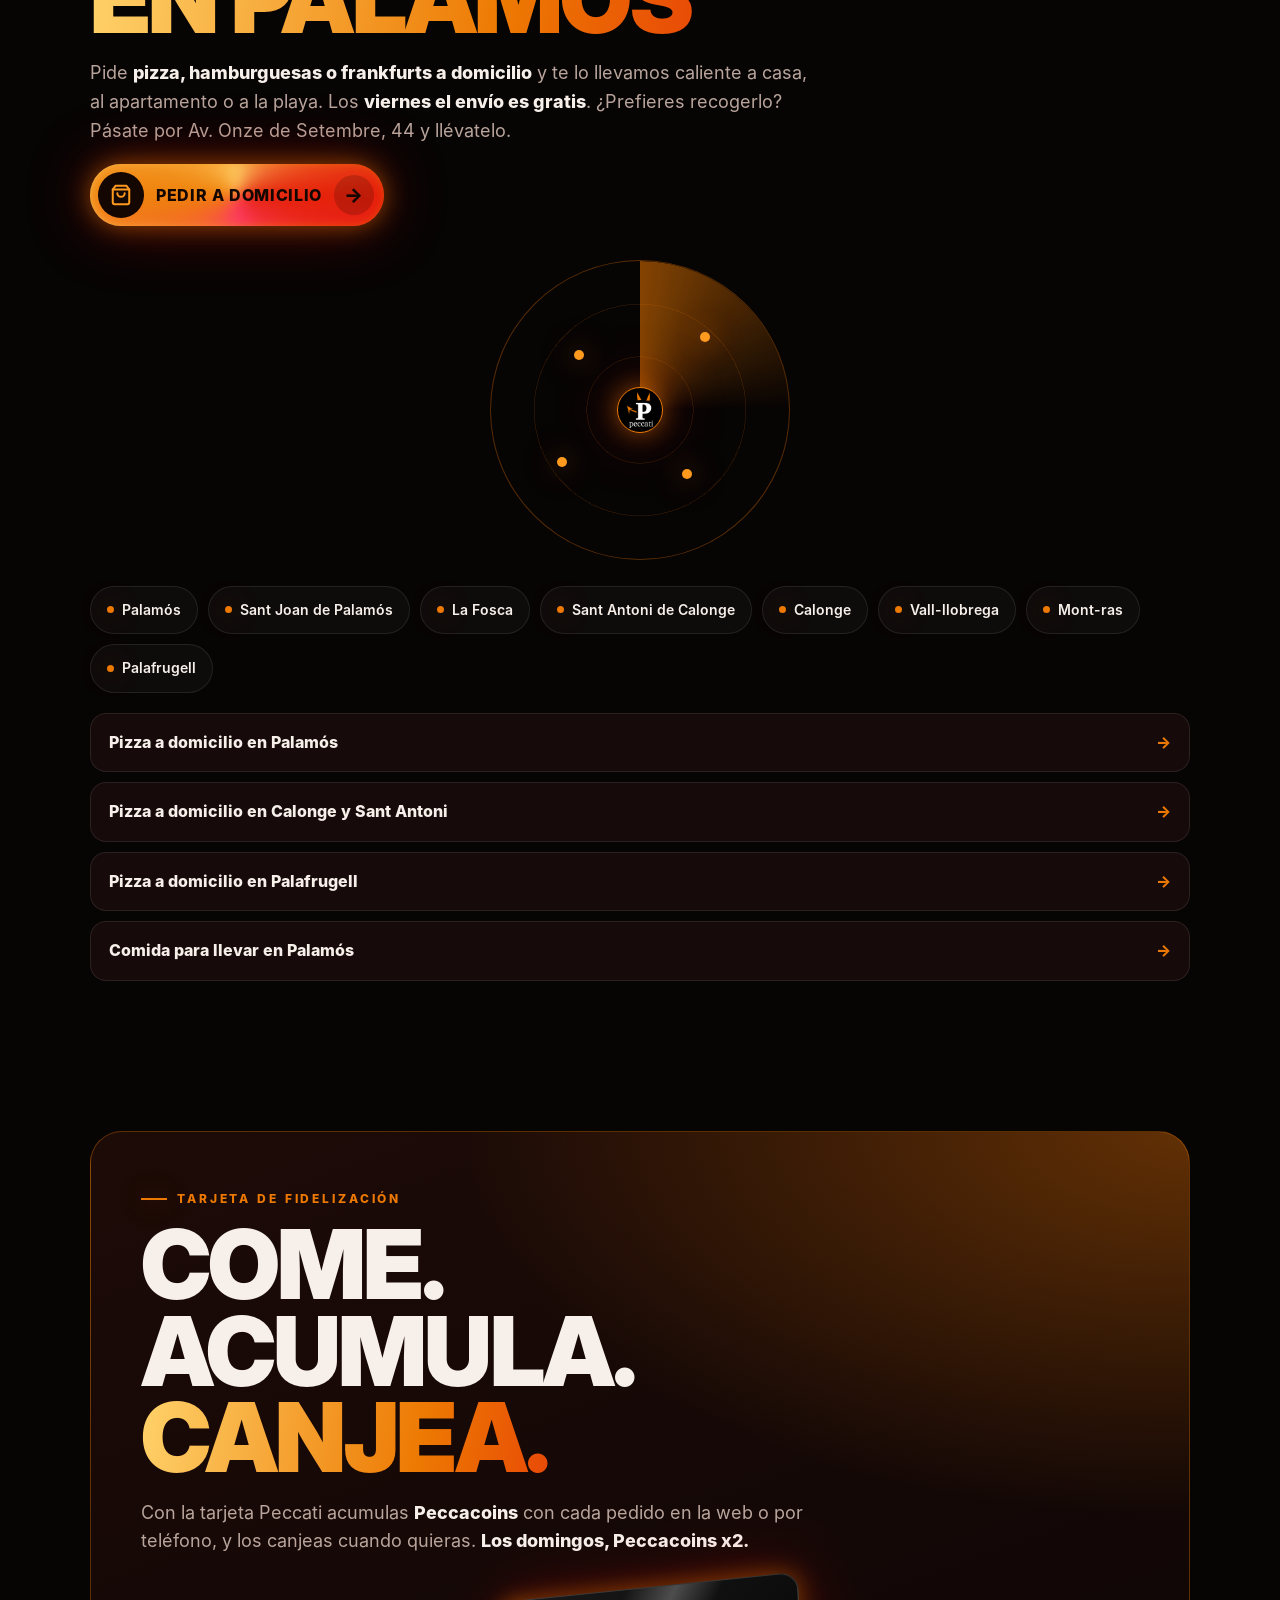
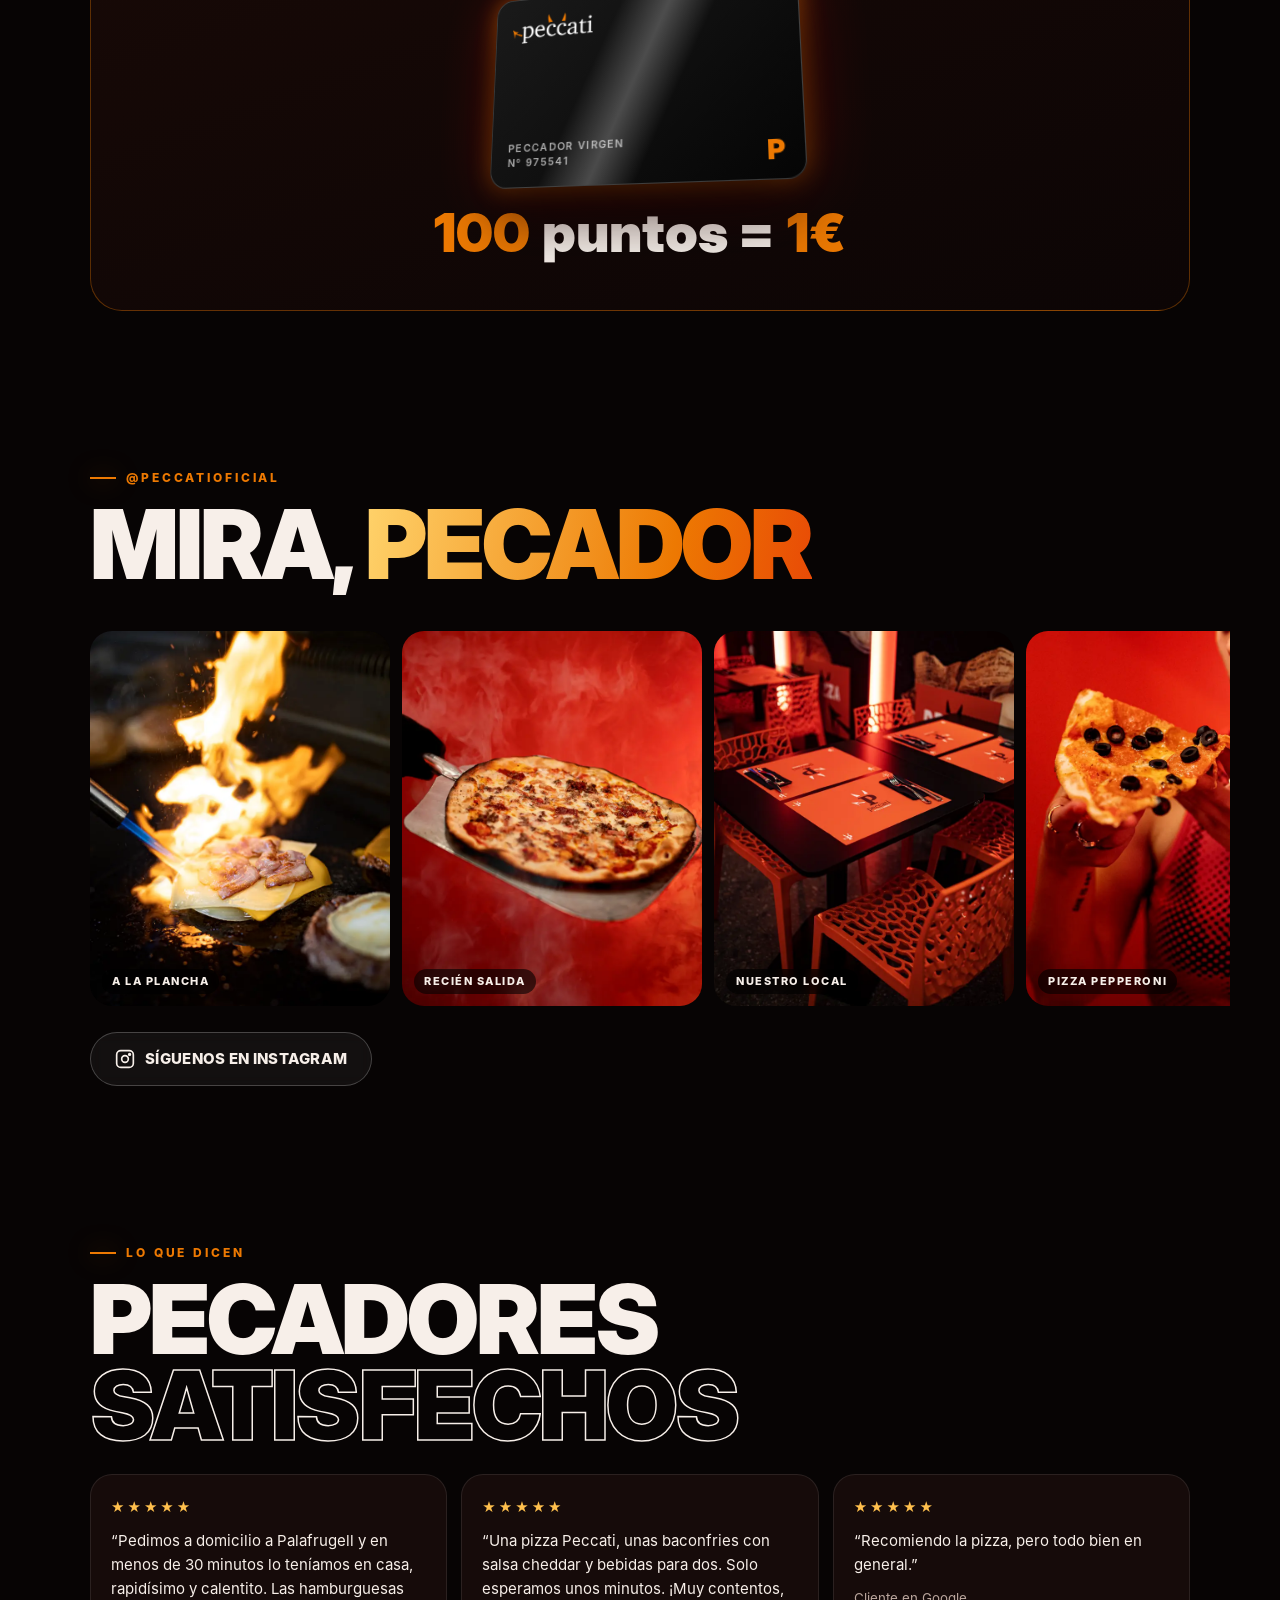
==== commit 8ea4adcf: "Add files via upload" ====
--- a/index.html
+++ b/index.html
@@ -29,7 +29,7 @@
 <link rel="preload" href="/assets/fonts/display-black.woff" as="font" type="font/woff" crossorigin>
 <link rel="preload" as="image" href="/img/galeria/hero.webp" fetchpriority="high">
 <link rel="stylesheet" href="/assets/css/style.css?v=5">
-<script type="application/ld+json">{"@context":"https://schema.org","@graph":[{"@type":["Restaurant","FastFoodRestaurant"],"@id":"https://www.peccati.es/#restaurant","name":"Peccati Pizza & Burger","alternateName":["Peccati","Peccati Palamós","Pizzeria Peccati"],"description":"Pizzería y hamburguesería en Palamós. Pizzas en tres medidas, hamburguesas gourmet, Peccahots (frankfurts de medio metro) y sides. Pedidos online, a domicilio y para llevar en Palamós, Calonge, Sant Antoni, Vall-llobrega, Mont-ras y Palafrugell.","url":"https://www.peccati.es/","telephone":"+34872001053","email":"info@peccati.es","image":["https://www.peccati.es/img/brand/og-peccati.jpg","https://www.peccati.es/img/galeria/hero.webp","https://www.peccati.es/img/galeria/7408.webp"],"logo":"https://www.peccati.es/img/brand/logo-stack.png","priceRange":"€€","servesCuisine":["Pizza","Hamburguesas","Hot dogs","Comida americana","Comida italiana"],"address":{"@type":"PostalAddress","streetAddress":"Avinguda Onze de Setembre, 44","addressLocality":"Palamós","postalCode":"17230","addressRegion":"Girona","addressCountry":"ES"},"hasMap":"https://www.google.com/maps/search/?api=1&query=Peccati+Pizza+%26+Burger+Av.+Onze+de+Setembre+44+17230+Palam%C3%B3s","areaServed":[{"@type":"City","name":"Palamós"},{"@type":"City","name":"Sant Joan de Palamós"},{"@type":"City","name":"La Fosca"},{"@type":"City","name":"Sant Antoni de Calonge"},{"@type":"City","name":"Calonge"},{"@type":"City","name":"Vall-llobrega"},{"@type":"City","name":"Mont-ras"},{"@type":"City","name":"Palafrugell"}],"openingHoursSpecification":[{"@type":"OpeningHoursSpecification","dayOfWeek":["Monday","Tuesday","Wednesday"],"opens":"19:00","closes":"22:15"},{"@type":"OpeningHoursSpecification","dayOfWeek":["Friday","Saturday"],"opens":"19:00","closes":"23:00"},{"@type":"OpeningHoursSpecification","dayOfWeek":["Sunday"],"opens":"19:00","closes":"22:30"}],"acceptsReservations":"False","currenciesAccepted":"EUR","sameAs":["https://www.instagram.com/peccatioficial/","https://www.just-eat.es/restaurants-peccati-pizza-burger-palamos","https://www.tripadvisor.com/Restaurant_Review-g663680-d27344027-Reviews-Peccati_Pizza_burger-Palamos_Province_of_Girona_Catalonia.html"],"potentialAction":{"@type":"OrderAction","target":{"@type":"EntryPoint","urlTemplate":"https://peccati-pizza-burger.kivly.store/menu/6a0c73a825fbab1417b7fc30?tab=carta","inLanguage":"es","actionPlatform":["http://schema.org/MobileWebPlatform","http://schema.org/DesktopWebPlatform"]},"deliveryMethod":["http://purl.org/goodrelations/v1#DeliveryModeOwnFleet","http://purl.org/goodrelations/v1#DeliveryModePickUp"]},"hasMenu":{"@type":"Menu","name":"Carta Peccati Pizza & Burger","url":"https://www.peccati.es/#carta","inLanguage":"es","hasMenuSection":[{"@type":"MenuSection","name":"Pizzas","description":"Tres medidas: pequeña, mediana y familiar","hasMenuItem":[{"@type":"MenuItem","name":"Pizza Leviatán","description":"Carne de vaca, bacón ahumado, salsa barbacoa, tomate y fiordilatte.","offers":[{"@type":"Offer","price":"10.95","priceCurrency":"EUR","name":"Pequeña"},{"@type":"Offer","price":"18.95","priceCurrency":"EUR","name":"Mediana"},{"@type":"Offer","price":"25.95","priceCurrency":"EUR","name":"Familiar"}]},{"@type":"MenuItem","name":"Pizza Luzbel","description":"Bacón laminado, frankfurt, queso emmental, tomate y fiordilatte.","offers":[{"@type":"Offer","price":"9.95","priceCurrency":"EUR","name":"Pequeña"},{"@type":"Offer","price":"12.95","priceCurrency":"EUR","name":"Mediana"},{"@type":"Offer","price":"18.95","priceCurrency":"EUR","name":"Familiar"}]},{"@type":"MenuItem","name":"Pizza Truférica","description":"Jamón ibérico de bellota, trufa negra natural, tomate y fiordilatte.","offers":[{"@type":"Offer","price":"11.95","priceCurrency":"EUR","name":"Pequeña"},{"@type":"Offer","price":"17.95","priceCurrency":"EUR","name":"Mediana"},{"@type":"Offer","price":"24.95","priceCurrency":"EUR","name":"Familiar"}]},{"@type":"MenuItem","name":"Pizza Aqueronte","description":"Gorgonzola, roquefort, provolone, emmental, parmesano, cabra, fiordilatte y tomate.","offers":[{"@type":"Offer","price":"12.95","priceCurrency":"EUR","name":"Pequeña"},{"@type":"Offer","price":"18.95","priceCurrency":"EUR","name":"Mediana"},{"@type":"Offer","price":"24.95","priceCurrency":"EUR","name":"Familiar"}]},{"@type":"MenuItem","name":"Pizza Satanás","description":"Cabra, foie gras, mermelada de higo, rúcula, tomate y fiordilatte.","offers":[{"@type":"Offer","price":"12.95","priceCurrency":"EUR","name":"Pequeña"},{"@type":"Offer","price":"16.95","priceCurrency":"EUR","name":"Mediana"},{"@type":"Offer","price":"19.95","priceCurrency":"EUR","name":"Familiar"}]},{"@type":"MenuItem","name":"Pizza Asmodeo","description":"Bacón laminado, queso parmesano, huevos de codorniz, tomate y fiordilatte.","offers":[{"@type":"Offer","price":"8.95","priceCurrency":"EUR","name":"Pequeña"},{"@type":"Offer","price":"11.95","priceCurrency":"EUR","name":"Mediana"},{"@type":"Offer","price":"17.95","priceCurrency":"EUR","name":"Familiar"}]},{"@type":"MenuItem","name":"Pizza Lucifer","description":"Pepperoni italiano picante, aceitunas negras, toque de tabasco, guindilla, tomate y fiordilatte.","offers":[{"@type":"Offer","price":"9.95","priceCurrency":"EUR","name":"Pequeña"},{"@type":"Offer","price":"14.95","priceCurrency":"EUR","name":"Mediana"},{"@type":"Offer","price":"17.95","priceCurrency":"EUR","name":"Familiar"}]},{"@type":"MenuItem","name":"Pizza Arcángel","description":"Queso brie francés, sobrasada, mermelada de higo, tomate y fiordilatte.","offers":[{"@type":"Offer","price":"9.95","priceCurrency":"EUR","name":"Pequeña"},{"@type":"Offer","price":"15.95","priceCurrency":"EUR","name":"Mediana"},{"@type":"Offer","price":"19.95","priceCurrency":"EUR","name":"Familiar"}]},{"@type":"MenuItem","name":"Pizza Mammon","description":"Bacón ahumado, queso de cabra, champiñones, parmesano, cebolla caramelizada, tomate y fiordilatte.","offers":[{"@type":"Offer","price":"10.95","priceCurrency":"EUR","name":"Pequeña"},{"@type":"Offer","price":"15.95","priceCurrency":"EUR","name":"Mediana"},{"@type":"Offer","price":"20.95","priceCurrency":"EUR","name":"Familiar"}]},{"@type":"MenuItem","name":"Pizza Prosciutto","description":"Jamón dulce, tomate y fiordilatte.","offers":[{"@type":"Offer","price":"6.95","priceCurrency":"EUR","name":"Pequeña"},{"@type":"Offer","price":"10.95","priceCurrency":"EUR","name":"Mediana"},{"@type":"Offer","price":"16.95","priceCurrency":"EUR","name":"Familiar"}]},{"@type":"MenuItem","name":"Pizza Margarita","description":"Fiordilatte y tomate.","offers":[{"@type":"Offer","price":"5.95","priceCurrency":"EUR","name":"Pequeña"},{"@type":"Offer","price":"10.95","priceCurrency":"EUR","name":"Mediana"},{"@type":"Offer","price":"16.95","priceCurrency":"EUR","name":"Familiar"}]},{"@type":"MenuItem","name":"Pizza Corleone","description":"Carne de vaca, parmesano, bacón frito ahumado, sobrasada, tomate y fiordilatte.","offers":[{"@type":"Offer","price":"11.95","priceCurrency":"EUR","name":"Pequeña"},{"@type":"Offer","price":"19.95","priceCurrency":"EUR","name":"Mediana"},{"@type":"Offer","price":"28.95","priceCurrency":"EUR","name":"Familiar"}]},{"@type":"MenuItem","name":"Pizza Belcebú","description":"Carne de vaca, pepperoni italiano, gorgonzola, bacón ahumado, huevo, emmental, tomate y fiordilatte.","offers":[{"@type":"Offer","price":"12.95","priceCurrency":"EUR","name":"Pequeña"},{"@type":"Offer","price":"19.95","priceCurrency":"EUR","name":"Mediana"},{"@type":"Offer","price":"24.95","priceCurrency":"EUR","name":"Familiar"}]},{"@type":"MenuItem","name":"Pizza Deimon","description":"Bacón frito, queso provolone, cebolla caramelizada, trufa, tomate y fiordilatte.","offers":[{"@type":"Offer","price":"9.95","priceCurrency":"EUR","name":"Pequeña"},{"@type":"Offer","price":"15.95","priceCurrency":"EUR","name":"Mediana"},{"@type":"Offer","price":"20.95","priceCurrency":"EUR","name":"Familiar"}]}]},{"@type":"MenuSection","name":"Hamburguesas","hasMenuItem":[{"@type":"MenuItem","name":"Burger Onlyfans","description":"Carne de buey gallego madurada, doble de queso cheddar, bacón y huevo frito.","offers":{"@type":"Offer","price":"16.95","priceCurrency":"EUR"}},{"@type":"MenuItem","name":"Burger Monsterccati","description":"Doble carne de vaca (300 g), queso cheddar, provolone, bacón, cebolla frita, tomate, lechuga y mayonesa.","offers":{"@type":"Offer","price":"16.95","priceCurrency":"EUR"}},{"@type":"MenuItem","name":"Burger HolyDuck","description":"Carne de vaca, escalopa de foie gras, cebolla caramelizada y trufa natural.","offers":{"@type":"Offer","price":"18.95","priceCurrency":"EUR"}},{"@type":"MenuItem","name":"Burger Trufada","description":"Carne de vaca, queso cheddar, trufa negra, huevo frito y brotes de rúcula.","offers":{"@type":"Offer","price":"13.95","priceCurrency":"EUR"}},{"@type":"MenuItem","name":"Burger Anticristo","description":"Heura VEGAN burger, tomate, lechuga y guacamole.","offers":{"@type":"Offer","price":"13.95","priceCurrency":"EUR"},"suitableForDiet":"https://schema.org/VeganDiet"},{"@type":"MenuItem","name":"Burger Kodein","description":"Carne de vaca, queso edam, bacón, huevo frito, tomate, lechuga y mostaza miel.","offers":{"@type":"Offer","price":"12.95","priceCurrency":"EUR"}},{"@type":"MenuItem","name":"Burger Belial","description":"Carne de vaca, queso brie francés, cebolla caramelizada y jamón ibérico.","offers":{"@type":"Offer","price":"12.95","priceCurrency":"EUR"}},{"@type":"MenuItem","name":"Burger Tinieblas","description":"Carne de pollo, queso cheddar, cabra, cebolla frita, rúcula y mermelada de tomate.","offers":{"@type":"Offer","price":"12.95","priceCurrency":"EUR"}},{"@type":"MenuItem","name":"Burger Corral","description":"Carne de pollo, queso cheddar, tomate, lechuga y mayonesa.","offers":{"@type":"Offer","price":"11.95","priceCurrency":"EUR"}},{"@type":"MenuItem","name":"Burger Detroit","description":"Carne de vaca, queso cheddar, bacón, cebolla caramelizada, tomate, lechuga y barbacoa.","offers":{"@type":"Offer","price":"12.95","priceCurrency":"EUR"}},{"@type":"MenuItem","name":"Burger Vealfoie","description":"Carne de vaca, foie gras, cebolla frita, tomate, lechuga y mermelada de arándanos.","offers":{"@type":"Offer","price":"13.95","priceCurrency":"EUR"}},{"@type":"MenuItem","name":"Burger Cuerno","description":"Carne de vaca, queso cheddar, tomate, lechuga y barbacoa.","offers":{"@type":"Offer","price":"11.95","priceCurrency":"EUR"}}]},{"@type":"MenuSection","name":"Combos","hasMenuItem":[{"@type":"MenuItem","name":"Combo Burger","description":"1 burger + Peccafries + bebida.","offers":{"@type":"Offer","price":"17.95","priceCurrency":"EUR"}},{"@type":"MenuItem","name":"Combo Kiss Me","description":"2 burgers + 1 Peccafries + 2 bebidas.","offers":{"@type":"Offer","price":"28.95","priceCurrency":"EUR"}},{"@type":"MenuItem","name":"Martes del Peccado","description":"2 burgers + 2 bebidas. Solo los martes.","offers":{"@type":"Offer","price":"19.95","priceCurrency":"EUR"}}]},{"@type":"MenuSection","name":"Peccahots (frankfurts de medio metro)","hasMenuItem":[{"@type":"MenuItem","name":"Peccahot Campero","description":"Frankfurt de medio metro, champiñones, cebolla caramelizada, salsa rústica y rúcula por encima.","offers":{"@type":"Offer","price":"24.90","priceCurrency":"EUR"}},{"@type":"MenuItem","name":"Peccahot Tremendo","description":"Frankfurt de medio metro, queso edam, bacón frito, salsa mostaza miel y huevo rallado por encima.","offers":{"@type":"Offer","price":"24.90","priceCurrency":"EUR"}},{"@type":"MenuItem","name":"Peccahot Peccati","description":"Frankfurt de medio metro, salsa de queso cheddar y cebolla crujiente.","offers":{"@type":"Offer","price":"21.90","priceCurrency":"EUR"}},{"@type":"MenuItem","name":"Peccahot Básico","description":"Frankfurt de medio metro, ketchup y mostaza.","offers":{"@type":"Offer","price":"19.90","priceCurrency":"EUR"}}]},{"@type":"MenuSection","name":"Sides","hasMenuItem":[{"@type":"MenuItem","name":"Peccafries","description":"Patatas deluxe de la casa, especiadas.","offers":{"@type":"Offer","price":"4.25","priceCurrency":"EUR"}},{"@type":"MenuItem","name":"Baconfries","description":"Patatas fritas con bacón por encima y salsa a escoger.","offers":{"@type":"Offer","price":"6.85","priceCurrency":"EUR"}},{"@type":"MenuItem","name":"Patatas fritas","description":"Las de toda la vida.","offers":{"@type":"Offer","price":"2.90","priceCurrency":"EUR"}},{"@type":"MenuItem","name":"Alitas de pollo","description":"Con barbacoa o sin. 5 unidades.","offers":{"@type":"Offer","price":"4.90","priceCurrency":"EUR"}},{"@type":"MenuItem","name":"Fingers de pollo","description":"5 unidades.","offers":{"@type":"Offer","price":"7.50","priceCurrency":"EUR"}},{"@type":"MenuItem","name":"Nuggets de pollo","description":"Hechos en casa. 5 unidades.","offers":{"@type":"Offer","price":"4.25","priceCurrency":"EUR"}},{"@type":"MenuItem","name":"Sticks de mozzarella","description":"Rebozados con maíz. 6 unidades.","offers":{"@type":"Offer","price":"7.90","priceCurrency":"EUR"}},{"@type":"MenuItem","name":"Croquetas de gamba roja","description":"2 unidades.","offers":{"@type":"Offer","price":"5.95","priceCurrency":"EUR"}},{"@type":"MenuItem","name":"Croquetas de brie y trufa","description":"2 unidades.","offers":{"@type":"Offer","price":"4.95","priceCurrency":"EUR"}}]},{"@type":"MenuSection","name":"Postres","hasMenuItem":[{"@type":"MenuItem","name":"Pizza Oreo","description":"Medida pequeña. El pecado final.","offers":{"@type":"Offer","price":"6.50","priceCurrency":"EUR"}},{"@type":"MenuItem","name":"Tequeños de Nutella","description":"2 unidades.","offers":{"@type":"Offer","price":"3.95","priceCurrency":"EUR"}},{"@type":"MenuItem","name":"Cheesecake","description":"De la casa.","offers":{"@type":"Offer","price":"3.95","priceCurrency":"EUR"}},{"@type":"MenuItem","name":"Matcha Cookie","description":"Los sábados a 1,95€.","offers":{"@type":"Offer","price":"3.95","priceCurrency":"EUR"}}]}]}},{"@type":"WebSite","@id":"https://www.peccati.es/#web","url":"https://www.peccati.es/","name":"Peccati Pizza & Burger","inLanguage":"es-ES","publisher":{"@id":"https://www.peccati.es/#restaurant"}}]}</script>
+<script type="application/ld+json">{"@context":"https://schema.org","@graph":[{"@type":["Restaurant","FastFoodRestaurant"],"@id":"https://www.peccati.es/#restaurant","name":"Peccati Pizza & Burger","alternateName":["Peccati","Peccati Palamós","Pizzeria Peccati"],"description":"Pizzería y hamburguesería en Palamós. Pizzas en tres medidas, hamburguesas gourmet, Peccahots (frankfurts de medio metro) y sides. Pedidos online, a domicilio y para llevar en Palamós, Calonge, Sant Antoni, Vall-llobrega, Mont-ras y Palafrugell.","url":"https://www.peccati.es/","telephone":"+34872001053","email":"info@peccati.es","image":["https://www.peccati.es/img/brand/og-peccati.jpg","https://www.peccati.es/img/galeria/hero.webp","https://www.peccati.es/img/galeria/7408.webp"],"logo":"https://www.peccati.es/img/brand/logo-stack.png","priceRange":"€€","servesCuisine":["Pizza","Hamburguesas","Hot dogs","Comida americana","Comida italiana"],"address":{"@type":"PostalAddress","streetAddress":"Avinguda Onze de Setembre, 44","addressLocality":"Palamós","postalCode":"17230","addressRegion":"Girona","addressCountry":"ES"},"hasMap":"https://www.google.com/maps/search/?api=1&query=Peccati+Pizza+%26+Burger+Av.+Onze+de+Setembre+44+17230+Palam%C3%B3s","areaServed":[{"@type":"City","name":"Palamós"},{"@type":"City","name":"Sant Joan de Palamós"},{"@type":"City","name":"La Fosca"},{"@type":"City","name":"Sant Antoni de Calonge"},{"@type":"City","name":"Calonge"},{"@type":"City","name":"Vall-llobrega"},{"@type":"City","name":"Mont-ras"},{"@type":"City","name":"Palafrugell"}],"openingHoursSpecification":[{"@type":"OpeningHoursSpecification","dayOfWeek":["Monday","Tuesday","Wednesday"],"opens":"19:00","closes":"22:15"},{"@type":"OpeningHoursSpecification","dayOfWeek":["Friday","Saturday"],"opens":"19:00","closes":"23:00"},{"@type":"OpeningHoursSpecification","dayOfWeek":["Sunday"],"opens":"19:00","closes":"22:30"}],"acceptsReservations":"False","currenciesAccepted":"EUR","sameAs":["https://www.instagram.com/peccatioficial/","https://www.just-eat.es/restaurants-peccati-pizza-burger-palamos","https://www.tripadvisor.com/Restaurant_Review-g663680-d27344027-Reviews-Peccati_Pizza_burger-Palamos_Province_of_Girona_Catalonia.html"],"potentialAction":{"@type":"OrderAction","target":{"@type":"EntryPoint","urlTemplate":"https://peccati-pizza-burger.kivly.store/menu/6a0c73a825fbab1417b7fc30?tab=carta","inLanguage":"es","actionPlatform":["http://schema.org/MobileWebPlatform","http://schema.org/DesktopWebPlatform"]},"deliveryMethod":["http://purl.org/goodrelations/v1#DeliveryModeOwnFleet","http://purl.org/goodrelations/v1#DeliveryModePickUp"]},"hasMenu":{"@type":"Menu","name":"Carta Peccati Pizza & Burger","url":"https://www.peccati.es/#carta","inLanguage":"es","hasMenuSection":[{"@type":"MenuSection","name":"Pizzas","description":"Tres medidas: pequeña, mediana y familiar","hasMenuItem":[{"@type":"MenuItem","name":"Pizza Leviatán","description":"Carne de vaca, bacón ahumado, salsa barbacoa, tomate y fiordilatte.","offers":[{"@type":"Offer","price":"10.95","priceCurrency":"EUR","name":"Pequeña"},{"@type":"Offer","price":"18.95","priceCurrency":"EUR","name":"Mediana"},{"@type":"Offer","price":"25.95","priceCurrency":"EUR","name":"Familiar"}]},{"@type":"MenuItem","name":"Pizza Luzbel","description":"Bacón laminado, frankfurt, queso emmental, tomate y fiordilatte.","offers":[{"@type":"Offer","price":"9.95","priceCurrency":"EUR","name":"Pequeña"},{"@type":"Offer","price":"12.95","priceCurrency":"EUR","name":"Mediana"},{"@type":"Offer","price":"18.95","priceCurrency":"EUR","name":"Familiar"}]},{"@type":"MenuItem","name":"Pizza Truférica","description":"Jamón ibérico de bellota, trufa negra natural, tomate y fiordilatte.","offers":[{"@type":"Offer","price":"11.95","priceCurrency":"EUR","name":"Pequeña"},{"@type":"Offer","price":"17.95","priceCurrency":"EUR","name":"Mediana"},{"@type":"Offer","price":"24.95","priceCurrency":"EUR","name":"Familiar"}]},{"@type":"MenuItem","name":"Pizza Aqueronte","description":"Gorgonzola, roquefort, provolone, emmental, parmesano, cabra, fiordilatte y tomate.","offers":[{"@type":"Offer","price":"12.95","priceCurrency":"EUR","name":"Pequeña"},{"@type":"Offer","price":"18.95","priceCurrency":"EUR","name":"Mediana"},{"@type":"Offer","price":"24.95","priceCurrency":"EUR","name":"Familiar"}]},{"@type":"MenuItem","name":"Pizza Satanás","description":"Cabra, foie gras, mermelada de higo, rúcula, tomate y fiordilatte.","offers":[{"@type":"Offer","price":"12.95","priceCurrency":"EUR","name":"Pequeña"},{"@type":"Offer","price":"16.95","priceCurrency":"EUR","name":"Mediana"},{"@type":"Offer","price":"19.95","priceCurrency":"EUR","name":"Familiar"}]},{"@type":"MenuItem","name":"Pizza Asmodeo","description":"Bacón laminado, queso parmesano, huevos de codorniz, tomate y fiordilatte.","offers":[{"@type":"Offer","price":"8.95","priceCurrency":"EUR","name":"Pequeña"},{"@type":"Offer","price":"11.95","priceCurrency":"EUR","name":"Mediana"},{"@type":"Offer","price":"17.95","priceCurrency":"EUR","name":"Familiar"}]},{"@type":"MenuItem","name":"Pizza Lucifer","description":"Pepperoni italiano picante, aceitunas negras, toque de tabasco, guindilla, tomate y fiordilatte.","offers":[{"@type":"Offer","price":"9.95","priceCurrency":"EUR","name":"Pequeña"},{"@type":"Offer","price":"14.95","priceCurrency":"EUR","name":"Mediana"},{"@type":"Offer","price":"17.95","priceCurrency":"EUR","name":"Familiar"}]},{"@type":"MenuItem","name":"Pizza Arcángel","description":"Queso brie francés, sobrasada, mermelada de higo, tomate y fiordilatte.","offers":[{"@type":"Offer","price":"9.95","priceCurrency":"EUR","name":"Pequeña"},{"@type":"Offer","price":"15.95","priceCurrency":"EUR","name":"Mediana"},{"@type":"Offer","price":"19.95","priceCurrency":"EUR","name":"Familiar"}]},{"@type":"MenuItem","name":"Pizza Mammon","description":"Bacón ahumado, queso de cabra, champiñones, parmesano, cebolla caramelizada, tomate y fiordilatte.","offers":[{"@type":"Offer","price":"10.95","priceCurrency":"EUR","name":"Pequeña"},{"@type":"Offer","price":"15.95","priceCurrency":"EUR","name":"Mediana"},{"@type":"Offer","price":"20.95","priceCurrency":"EUR","name":"Familiar"}]},{"@type":"MenuItem","name":"Pizza Prosciutto","description":"Jamón dulce, tomate y fiordilatte.","offers":[{"@type":"Offer","price":"6.95","priceCurrency":"EUR","name":"Pequeña"},{"@type":"Offer","price":"10.95","priceCurrency":"EUR","name":"Mediana"},{"@type":"Offer","price":"16.95","priceCurrency":"EUR","name":"Familiar"}]},{"@type":"MenuItem","name":"Pizza Margarita","description":"Fiordilatte y tomate.","offers":[{"@type":"Offer","price":"5.95","priceCurrency":"EUR","name":"Pequeña"},{"@type":"Offer","price":"10.95","priceCurrency":"EUR","name":"Mediana"},{"@type":"Offer","price":"16.95","priceCurrency":"EUR","name":"Familiar"}]},{"@type":"MenuItem","name":"Pizza Corleone","description":"Carne de vaca, parmesano, bacón frito ahumado, sobrasada, tomate y fiordilatte.","offers":[{"@type":"Offer","price":"11.95","priceCurrency":"EUR","name":"Pequeña"},{"@type":"Offer","price":"19.95","priceCurrency":"EUR","name":"Mediana"},{"@type":"Offer","price":"28.95","priceCurrency":"EUR","name":"Familiar"}]},{"@type":"MenuItem","name":"Pizza Belcebú","description":"Carne de vaca, pepperoni italiano, gorgonzola, bacón ahumado, huevo, emmental, tomate y fiordilatte.","offers":[{"@type":"Offer","price":"12.95","priceCurrency":"EUR","name":"Pequeña"},{"@type":"Offer","price":"19.95","priceCurrency":"EUR","name":"Mediana"},{"@type":"Offer","price":"24.95","priceCurrency":"EUR","name":"Familiar"}]},{"@type":"MenuItem","name":"Pizza Deimon","description":"Bacón frito, queso provolone, cebolla caramelizada, trufa, tomate y fiordilatte.","offers":[{"@type":"Offer","price":"9.95","priceCurrency":"EUR","name":"Pequeña"},{"@type":"Offer","price":"15.95","priceCurrency":"EUR","name":"Mediana"},{"@type":"Offer","price":"20.95","priceCurrency":"EUR","name":"Familiar"}]}]},{"@type":"MenuSection","name":"Hamburguesas","hasMenuItem":[{"@type":"MenuItem","name":"Burger Onlyfans","description":"Carne de buey gallego madurada, doble de queso cheddar, bacón y huevo frito.","offers":{"@type":"Offer","price":"16.95","priceCurrency":"EUR"}},{"@type":"MenuItem","name":"Burger Monsterccati","description":"Doble carne de vaca (300 g), queso cheddar, provolone, bacón, cebolla frita, tomate, lechuga y mayonesa.","offers":{"@type":"Offer","price":"16.95","priceCurrency":"EUR"}},{"@type":"MenuItem","name":"Burger HolyDuck","description":"Carne de vaca, escalopa de foie gras, cebolla caramelizada y trufa natural.","offers":{"@type":"Offer","price":"18.95","priceCurrency":"EUR"}},{"@type":"MenuItem","name":"Burger Trufada","description":"Carne de vaca, queso cheddar, trufa negra, huevo frito y brotes de rúcula.","offers":{"@type":"Offer","price":"13.95","priceCurrency":"EUR"}},{"@type":"MenuItem","name":"Burger Anticristo","description":"Heura VEGAN burger, tomate, lechuga y guacamole.","offers":{"@type":"Offer","price":"13.95","priceCurrency":"EUR"},"suitableForDiet":"https://schema.org/VeganDiet"},{"@type":"MenuItem","name":"Burger Kodein","description":"Carne de vaca, queso edam, bacón, huevo frito, tomate, lechuga y mostaza miel.","offers":{"@type":"Offer","price":"12.95","priceCurrency":"EUR"}},{"@type":"MenuItem","name":"Burger Belial","description":"Carne de vaca, queso brie francés, cebolla caramelizada y jamón ibérico.","offers":{"@type":"Offer","price":"12.95","priceCurrency":"EUR"}},{"@type":"MenuItem","name":"Burger Tinieblas","description":"Carne de pollo, queso cheddar, cabra, cebolla frita, rúcula y mermelada de tomate.","offers":{"@type":"Offer","price":"12.95","priceCurrency":"EUR"}},{"@type":"MenuItem","name":"Burger Corral","description":"Carne de pollo, queso cheddar, tomate, lechuga y mayonesa.","offers":{"@type":"Offer","price":"11.95","priceCurrency":"EUR"}},{"@type":"MenuItem","name":"Burger Detroit","description":"Carne de vaca, queso cheddar, bacón, cebolla caramelizada, tomate, lechuga y barbacoa.","offers":{"@type":"Offer","price":"12.95","priceCurrency":"EUR"}},{"@type":"MenuItem","name":"Burger Vealfoie","description":"Carne de vaca, foie gras, cebolla frita, tomate, lechuga y mermelada de arándanos.","offers":{"@type":"Offer","price":"13.95","priceCurrency":"EUR"}},{"@type":"MenuItem","name":"Burger Cuerno","description":"Carne de vaca, queso cheddar, tomate, lechuga y barbacoa.","offers":{"@type":"Offer","price":"11.95","priceCurrency":"EUR"}}]},{"@type":"MenuSection","name":"Combos","hasMenuItem":[{"@type":"MenuItem","name":"Combo Burger","description":"1 burger + Peccafries + bebida.","offers":{"@type":"Offer","price":"17.95","priceCurrency":"EUR"}},{"@type":"MenuItem","name":"Combo Kiss Me","description":"2 burgers + 1 Peccafries + 2 bebidas.","offers":{"@type":"Offer","price":"28.95","priceCurrency":"EUR"}},{"@type":"MenuItem","name":"Martes del Peccado","description":"2 burgers + 2 bebidas. Solo los martes.","offers":{"@type":"Offer","price":"19.95","priceCurrency":"EUR"}}]},{"@type":"MenuSection","name":"Peccahots (frankfurts de medio metro)","hasMenuItem":[{"@type":"MenuItem","name":"Peccahot Campero","description":"Frankfurt de medio metro, champiñones, cebolla caramelizada, salsa rústica y rúcula por encima.","offers":{"@type":"Offer","price":"24.90","priceCurrency":"EUR"}},{"@type":"MenuItem","name":"Peccahot Tremendo","description":"Frankfurt de medio metro, queso edam, bacón frito, salsa mostaza miel y huevo rallado por encima.","offers":{"@type":"Offer","price":"24.90","priceCurrency":"EUR"}},{"@type":"MenuItem","name":"Peccahot Peccati","description":"Frankfurt de medio metro, salsa de queso cheddar y cebolla crujiente.","offers":{"@type":"Offer","price":"21.90","priceCurrency":"EUR"}},{"@type":"MenuItem","name":"Peccahot Básico","description":"Frankfurt de medio metro, ketchup y mostaza.","offers":{"@type":"Offer","price":"19.90","priceCurrency":"EUR"}}]},{"@type":"MenuSection","name":"Sides","hasMenuItem":[{"@type":"MenuItem","name":"Peccafries","description":"Patatas deluxe de la casa, especiadas.","offers":{"@type":"Offer","price":"4.25","priceCurrency":"EUR"}},{"@type":"MenuItem","name":"Baconfries","description":"Patatas fritas con bacón por encima y salsa a escoger.","offers":{"@type":"Offer","price":"6.85","priceCurrency":"EUR"}},{"@type":"MenuItem","name":"Patatas fritas","description":"Las de toda la vida.","offers":{"@type":"Offer","price":"3.95","priceCurrency":"EUR"}},{"@type":"MenuItem","name":"Alitas de pollo","description":"Con barbacoa o sin. 5 unidades.","offers":{"@type":"Offer","price":"4.90","priceCurrency":"EUR"}},{"@type":"MenuItem","name":"Fingers de pollo","description":"5 unidades.","offers":{"@type":"Offer","price":"7.50","priceCurrency":"EUR"}},{"@type":"MenuItem","name":"Nuggets de pollo","description":"Hechos en casa. 5 unidades.","offers":{"@type":"Offer","price":"4.25","priceCurrency":"EUR"}},{"@type":"MenuItem","name":"Sticks de mozzarella","description":"Rebozados con maíz. 6 unidades.","offers":{"@type":"Offer","price":"7.90","priceCurrency":"EUR"}},{"@type":"MenuItem","name":"Croquetas de gamba roja","description":"2 unidades.","offers":{"@type":"Offer","price":"5.95","priceCurrency":"EUR"}},{"@type":"MenuItem","name":"Croquetas de brie y trufa","description":"2 unidades.","offers":{"@type":"Offer","price":"4.95","priceCurrency":"EUR"}}]},{"@type":"MenuSection","name":"Postres","hasMenuItem":[{"@type":"MenuItem","name":"Pizza Oreo","description":"Medida pequeña. El pecado final.","offers":{"@type":"Offer","price":"6.50","priceCurrency":"EUR"}},{"@type":"MenuItem","name":"Tequeños de Nutella","description":"2 unidades.","offers":{"@type":"Offer","price":"3.95","priceCurrency":"EUR"}},{"@type":"MenuItem","name":"Cheesecake","description":"De la casa.","offers":{"@type":"Offer","price":"3.95","priceCurrency":"EUR"}},{"@type":"MenuItem","name":"Matcha Cookie","description":"Los sábados a 1,95€.","offers":{"@type":"Offer","price":"3.95","priceCurrency":"EUR"}}]}]}},{"@type":"WebSite","@id":"https://www.peccati.es/#web","url":"https://www.peccati.es/","name":"Peccati Pizza & Burger","inLanguage":"es-ES","publisher":{"@id":"https://www.peccati.es/#restaurant"}}]}</script>
 <script type="application/ld+json">{"@context":"https://schema.org","@type":"FAQPage","mainEntity":[{"@type":"Question","name":"¿Hacéis pizza y hamburguesas a domicilio en Palamós?","acceptedAnswer":{"@type":"Answer","text":"Sí. En Peccati Pizza & Burger llevamos pizzas, hamburguesas, Peccahots (frankfurts de medio metro) y sides a domicilio en Palamós y alrededores. Pide online en nuestra web o llamando al 872 001 053."}},{"@type":"Question","name":"¿Cómo puedo pedir online?","acceptedAnswer":{"@type":"Answer","text":"Pulsa el botón «Pedir online» de esta web: verás toda la carta, eliges y pagas en un momento. También puedes llamarnos."}},{"@type":"Question","name":"¿A qué zonas hacéis reparto a domicilio?","acceptedAnswer":{"@type":"Answer","text":"Repartimos en Palamós, Sant Joan de Palamós, La Fosca, Sant Antoni de Calonge, Calonge, Vall-llobrega, Mont-ras y Palafrugell. Si no estás seguro de si llegamos a tu calle, llámanos y te lo confirmamos."}},{"@type":"Question","name":"¿Cuál es el horario de Peccati?","acceptedAnswer":{"@type":"Answer","text":"Lunes, martes y miércoles de 19:00 a 22:15. Jueves cerrado. Viernes y sábado de 19:00 a 23:00. Domingo de 19:00 a 22:30."}},{"@type":"Question","name":"¿Puedo pedir para llevar y recoger en el local?","acceptedAnswer":{"@type":"Answer","text":"Claro. Pide online o por teléfono (872 001 053) y pásate a recogerlo por Av. Onze de Setembre, 44, Palamós."}},{"@type":"Question","name":"¿Qué tamaños de pizza tenéis?","acceptedAnswer":{"@type":"Answer","text":"Todas nuestras pizzas tienen tres medidas: pequeña, mediana y familiar."}},{"@type":"Question","name":"¿Tenéis opciones vegetarianas o veganas?","acceptedAnswer":{"@type":"Answer","text":"Sí: la burger Anticristo es vegana (Heura VEGAN con guacamole) y tenemos pizzas vegetarianas como la Margarita o la Aqueronte de quesos."}},{"@type":"Question","name":"¿Qué ofertas tenéis cada día?","acceptedAnswer":{"@type":"Answer","text":"Lunes 3x2 en pizzas, martes «Martes del Peccado» (2 burgers + 2 bebidas por 19,95€), miércoles la 2ª burger al 50%, viernes envío gratis, sábado Matcha Cookie a 1,95€ y domingo Peccacoins x2. Los jueves cerramos."}},{"@type":"Question","name":"¿Qué son los combos?","acceptedAnswer":{"@type":"Answer","text":"Combo Burger: 1 burger + Peccafries + bebida por 17,95€. Combo Kiss Me: 2 burgers + 1 Peccafries + 2 bebidas por 28,95€. Algunas burgers llevan suplemento."}},{"@type":"Question","name":"¿Qué son los Peccacoins?","acceptedAnswer":{"@type":"Answer","text":"Es nuestra tarjeta de fidelización: por cada pedido acumulas puntos. 100 puntos = 1€ de descuento para canjear cuando quieras. Los domingos, Peccacoins x2."}}]}</script>
 </head>
 <body>
@@ -142,7 +142,7 @@
    <div class="cat__head"><h3 class="h3">Sides</h3><p>Para abrir el juego.</p></div>
    <div class="cards cards--sq"><article class="it rv"><div class="it__img"><img src="/img/sides/gajo.webp" alt="Peccafries – Peccati Palamós" width="600" height="600" loading="lazy" decoding="async"></div><div class="it__body"><h4>Peccafries</h4><p>Patatas deluxe de la casa, especiadas.</p><div class="price"><span><b>4,25€</b></span><a class="pedir" href="https://peccati-pizza-burger.kivly.store/menu/6a0c73a825fbab1417b7fc30?tab=carta" target="_blank" rel="noopener" aria-label="Pedir online">Pedir <span aria-hidden="true">+</span></a></div></div></article>
 <article class="it rv"><div class="it__img"><img src="/img/sides/baconfries.webp" alt="Baconfries – Peccati Palamós" width="600" height="600" loading="lazy" decoding="async"></div><div class="it__body"><h4>Baconfries</h4><p>Patatas fritas con bacón por encima y salsa a escoger.</p><div class="price"><span><b>6,85€</b></span><a class="pedir" href="https://peccati-pizza-burger.kivly.store/menu/6a0c73a825fbab1417b7fc30?tab=carta" target="_blank" rel="noopener" aria-label="Pedir online">Pedir <span aria-hidden="true">+</span></a></div></div></article>
-<article class="it rv"><div class="it__img"><img src="/img/sides/peccafries.webp" alt="Patatas fritas – Peccati Palamós" width="600" height="600" loading="lazy" decoding="async"></div><div class="it__body"><h4>Patatas fritas</h4><p>Las de toda la vida.</p><div class="price"><span><b>2,90€</b></span><a class="pedir" href="https://peccati-pizza-burger.kivly.store/menu/6a0c73a825fbab1417b7fc30?tab=carta" target="_blank" rel="noopener" aria-label="Pedir online">Pedir <span aria-hidden="true">+</span></a></div></div></article>
+<article class="it rv"><div class="it__img"><img src="/img/sides/peccafries.webp" alt="Patatas fritas – Peccati Palamós" width="600" height="600" loading="lazy" decoding="async"></div><div class="it__body"><h4>Patatas fritas</h4><p>Las de toda la vida.</p><div class="price"><span><b>3,95€</b></span><a class="pedir" href="https://peccati-pizza-burger.kivly.store/menu/6a0c73a825fbab1417b7fc30?tab=carta" target="_blank" rel="noopener" aria-label="Pedir online">Pedir <span aria-hidden="true">+</span></a></div></div></article>
 <article class="it rv"><div class="it__img"><img src="/img/sides/alitas.webp" alt="Alitas de pollo – Peccati Palamós" width="600" height="600" loading="lazy" decoding="async"></div><div class="it__body"><h4>Alitas de pollo</h4><p>Con barbacoa o sin. 5 unidades.</p><div class="price"><span><b>4,90€</b></span><a class="pedir" href="https://peccati-pizza-burger.kivly.store/menu/6a0c73a825fbab1417b7fc30?tab=carta" target="_blank" rel="noopener" aria-label="Pedir online">Pedir <span aria-hidden="true">+</span></a></div></div></article>
 <article class="it rv"><div class="it__img"><img src="/img/sides/fingers.webp" alt="Fingers de pollo – Peccati Palamós" width="600" height="600" loading="lazy" decoding="async"></div><div class="it__body"><h4>Fingers de pollo</h4><p>5 unidades.</p><div class="price"><span><b>7,50€</b></span><a class="pedir" href="https://peccati-pizza-burger.kivly.store/menu/6a0c73a825fbab1417b7fc30?tab=carta" target="_blank" rel="noopener" aria-label="Pedir online">Pedir <span aria-hidden="true">+</span></a></div></div></article>
 <article class="it rv"><div class="it__img"><img src="/img/sides/nuggets.webp" alt="Nuggets de pollo – Peccati Palamós" width="600" height="600" loading="lazy" decoding="async"></div><div class="it__body"><h4>Nuggets de pollo</h4><p>Hechos en casa. 5 unidades.</p><div class="price"><span><b>4,25€</b></span><a class="pedir" href="https://peccati-pizza-burger.kivly.store/menu/6a0c73a825fbab1417b7fc30?tab=carta" target="_blank" rel="noopener" aria-label="Pedir online">Pedir <span aria-hidden="true">+</span></a></div></div></article>
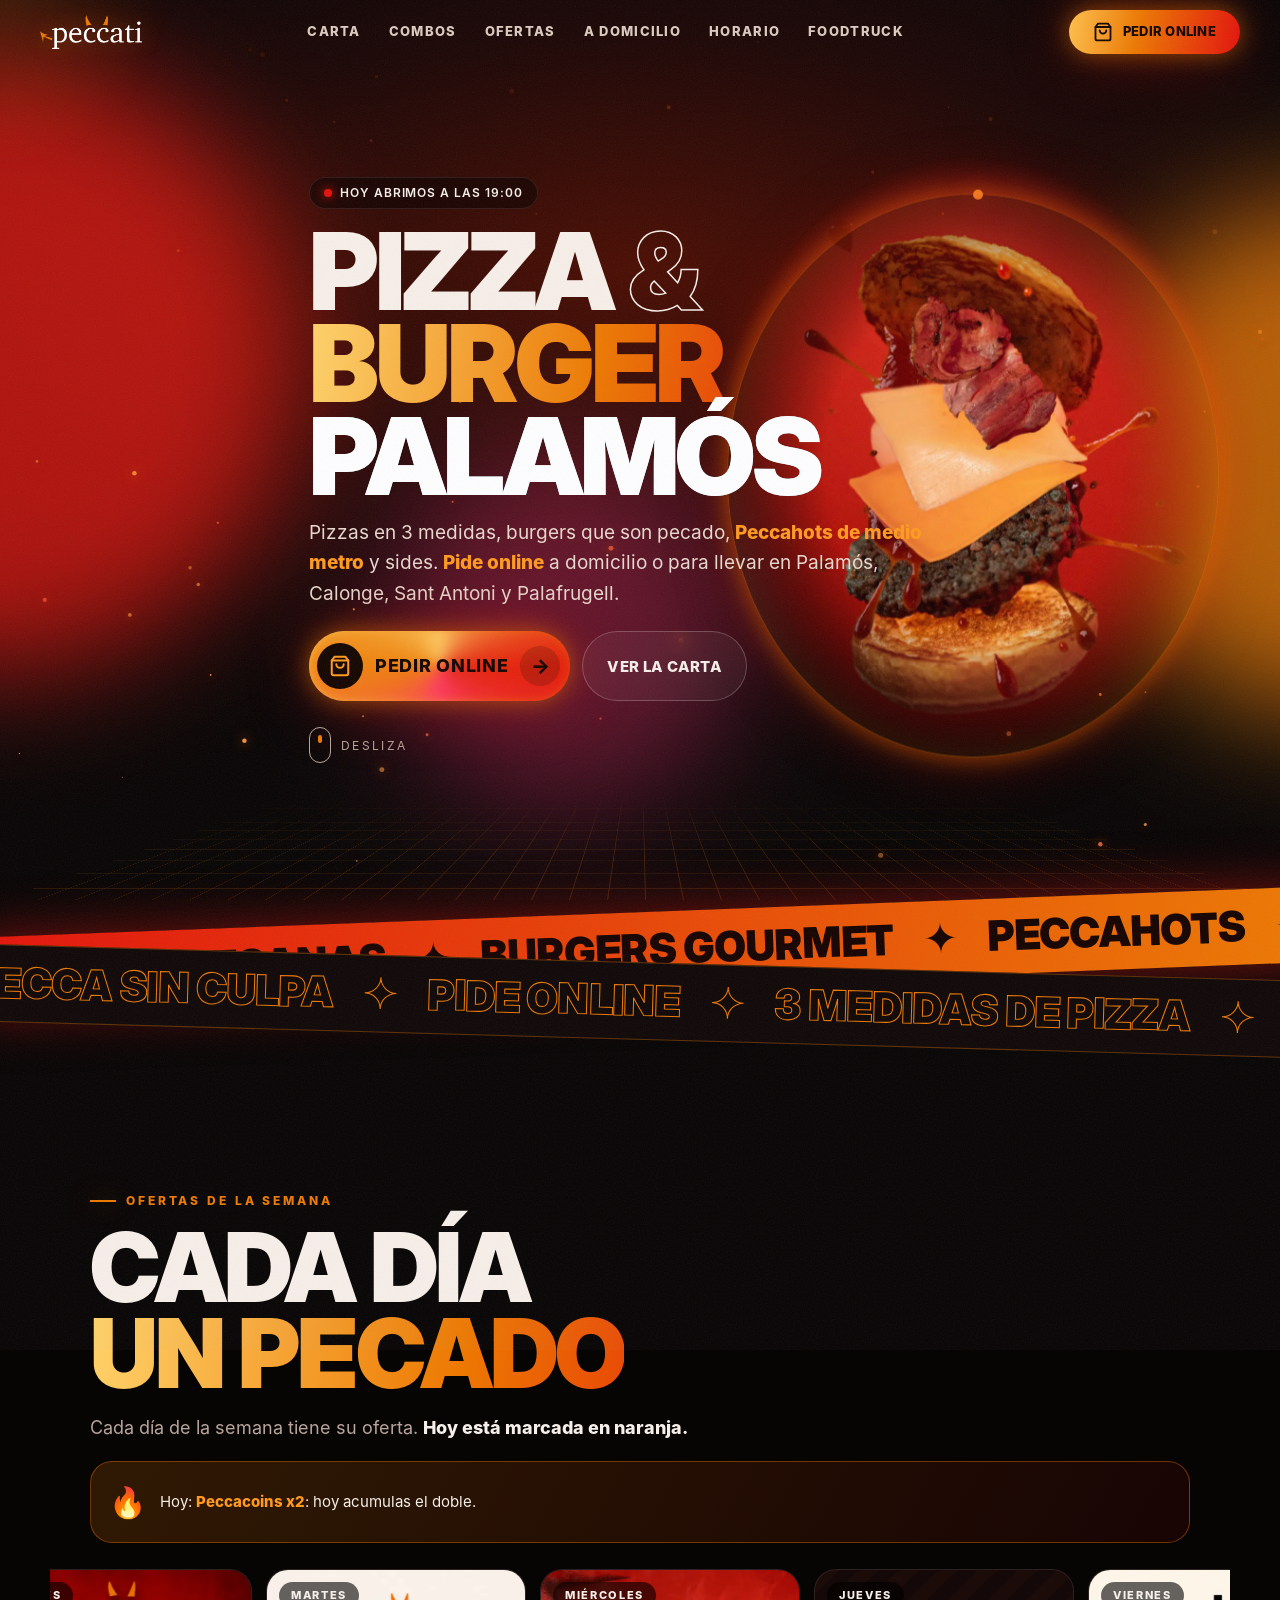
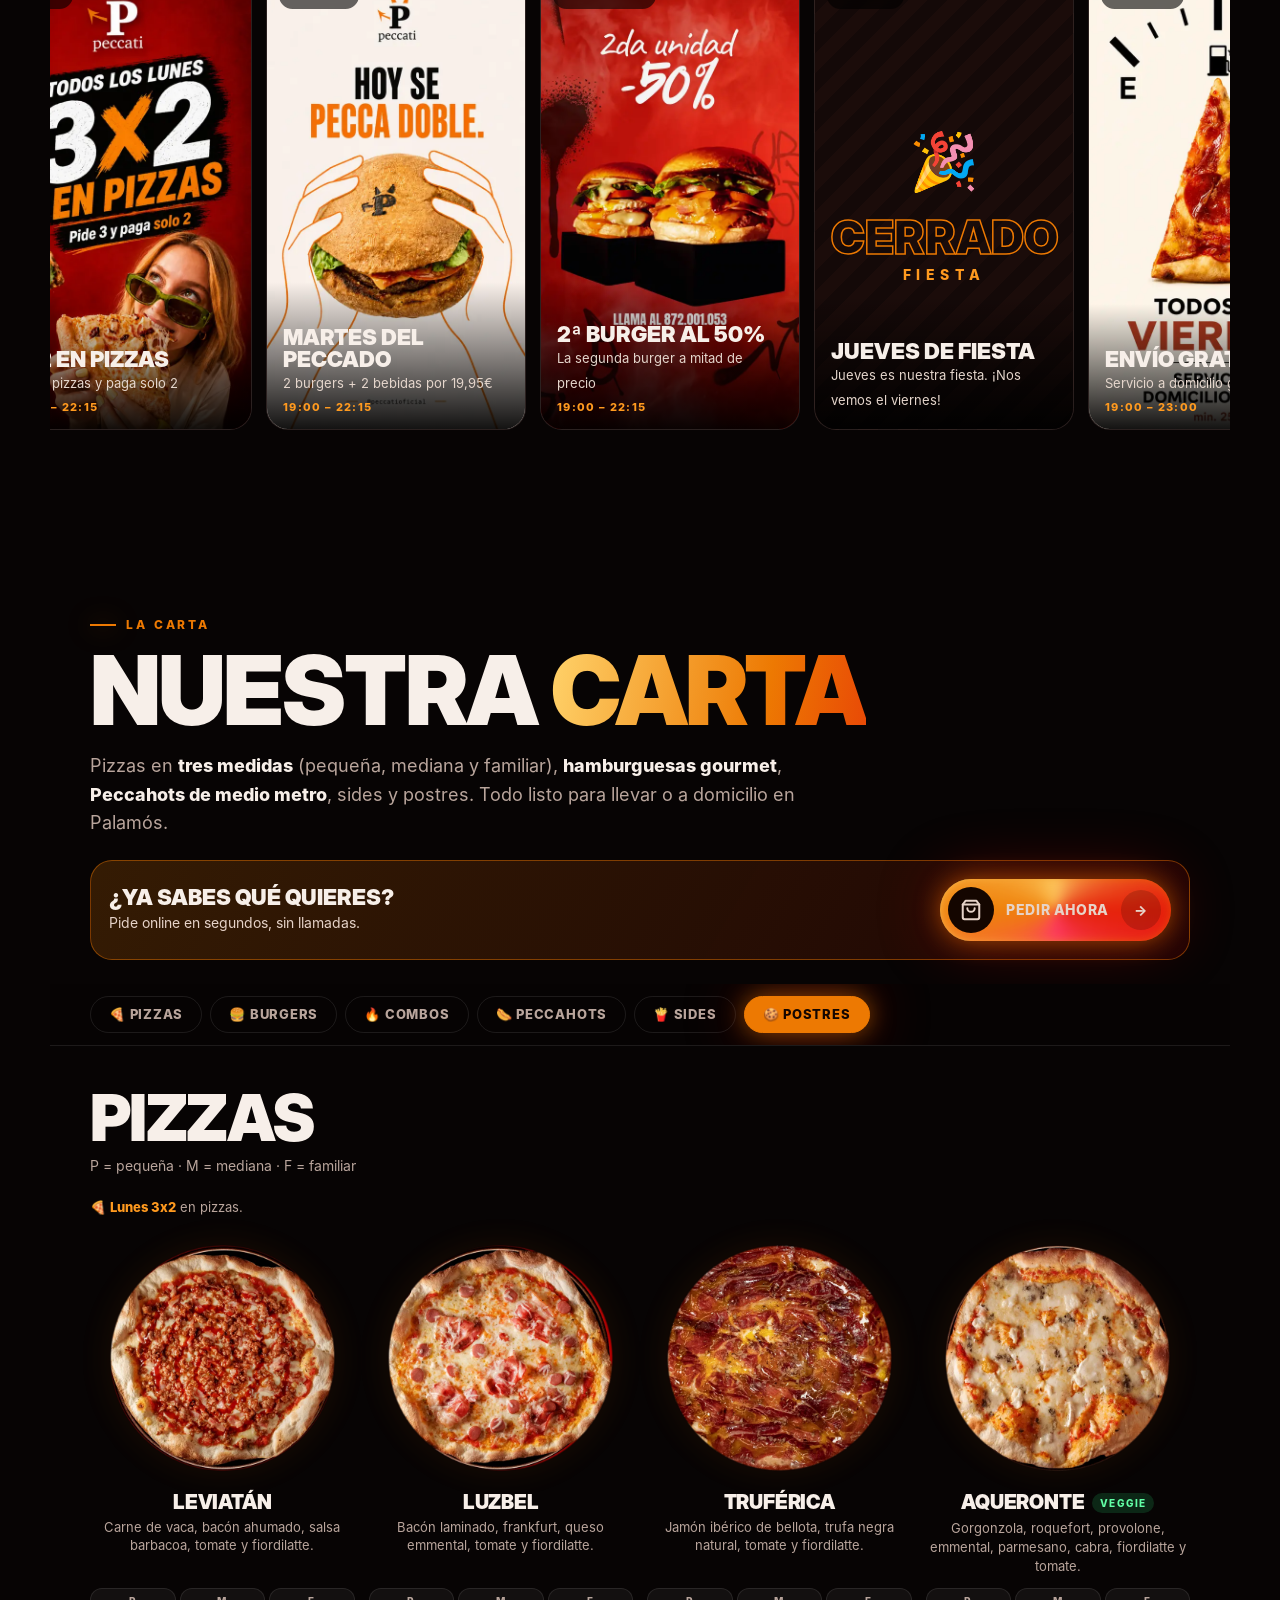
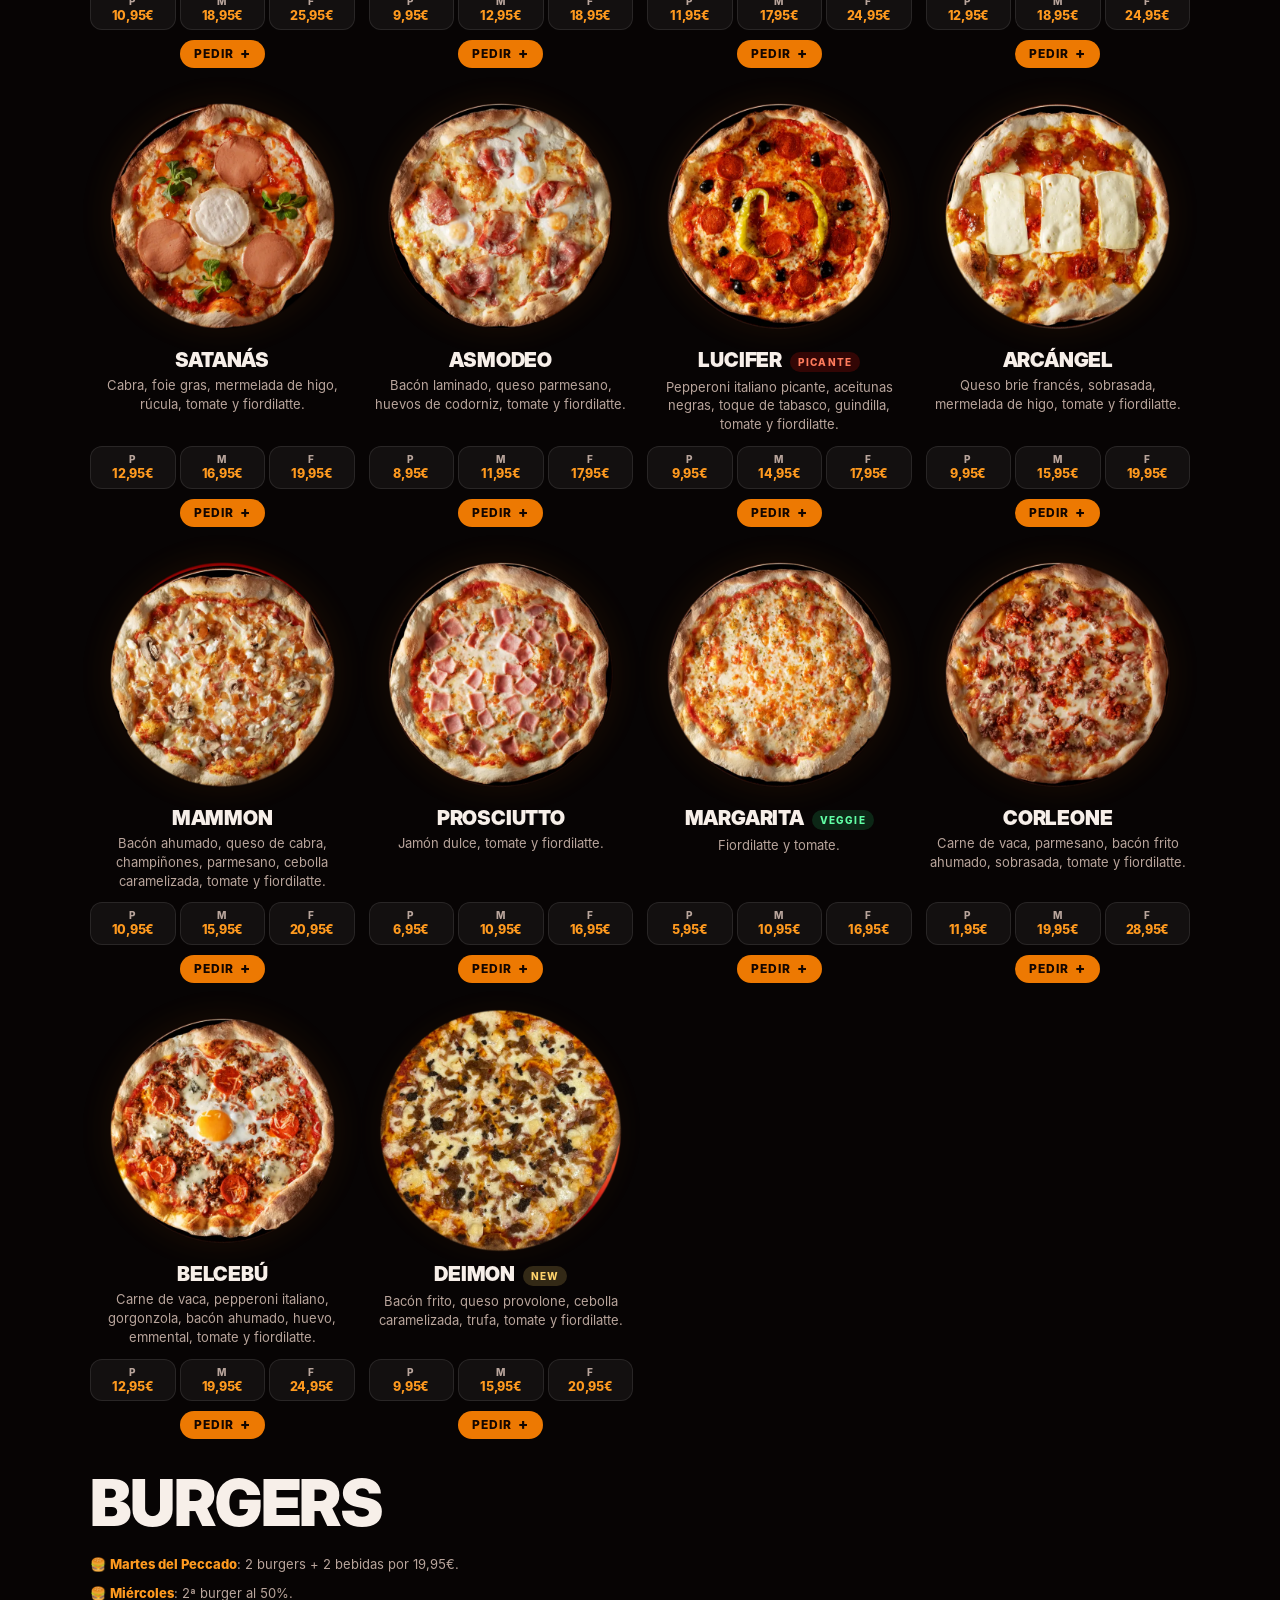
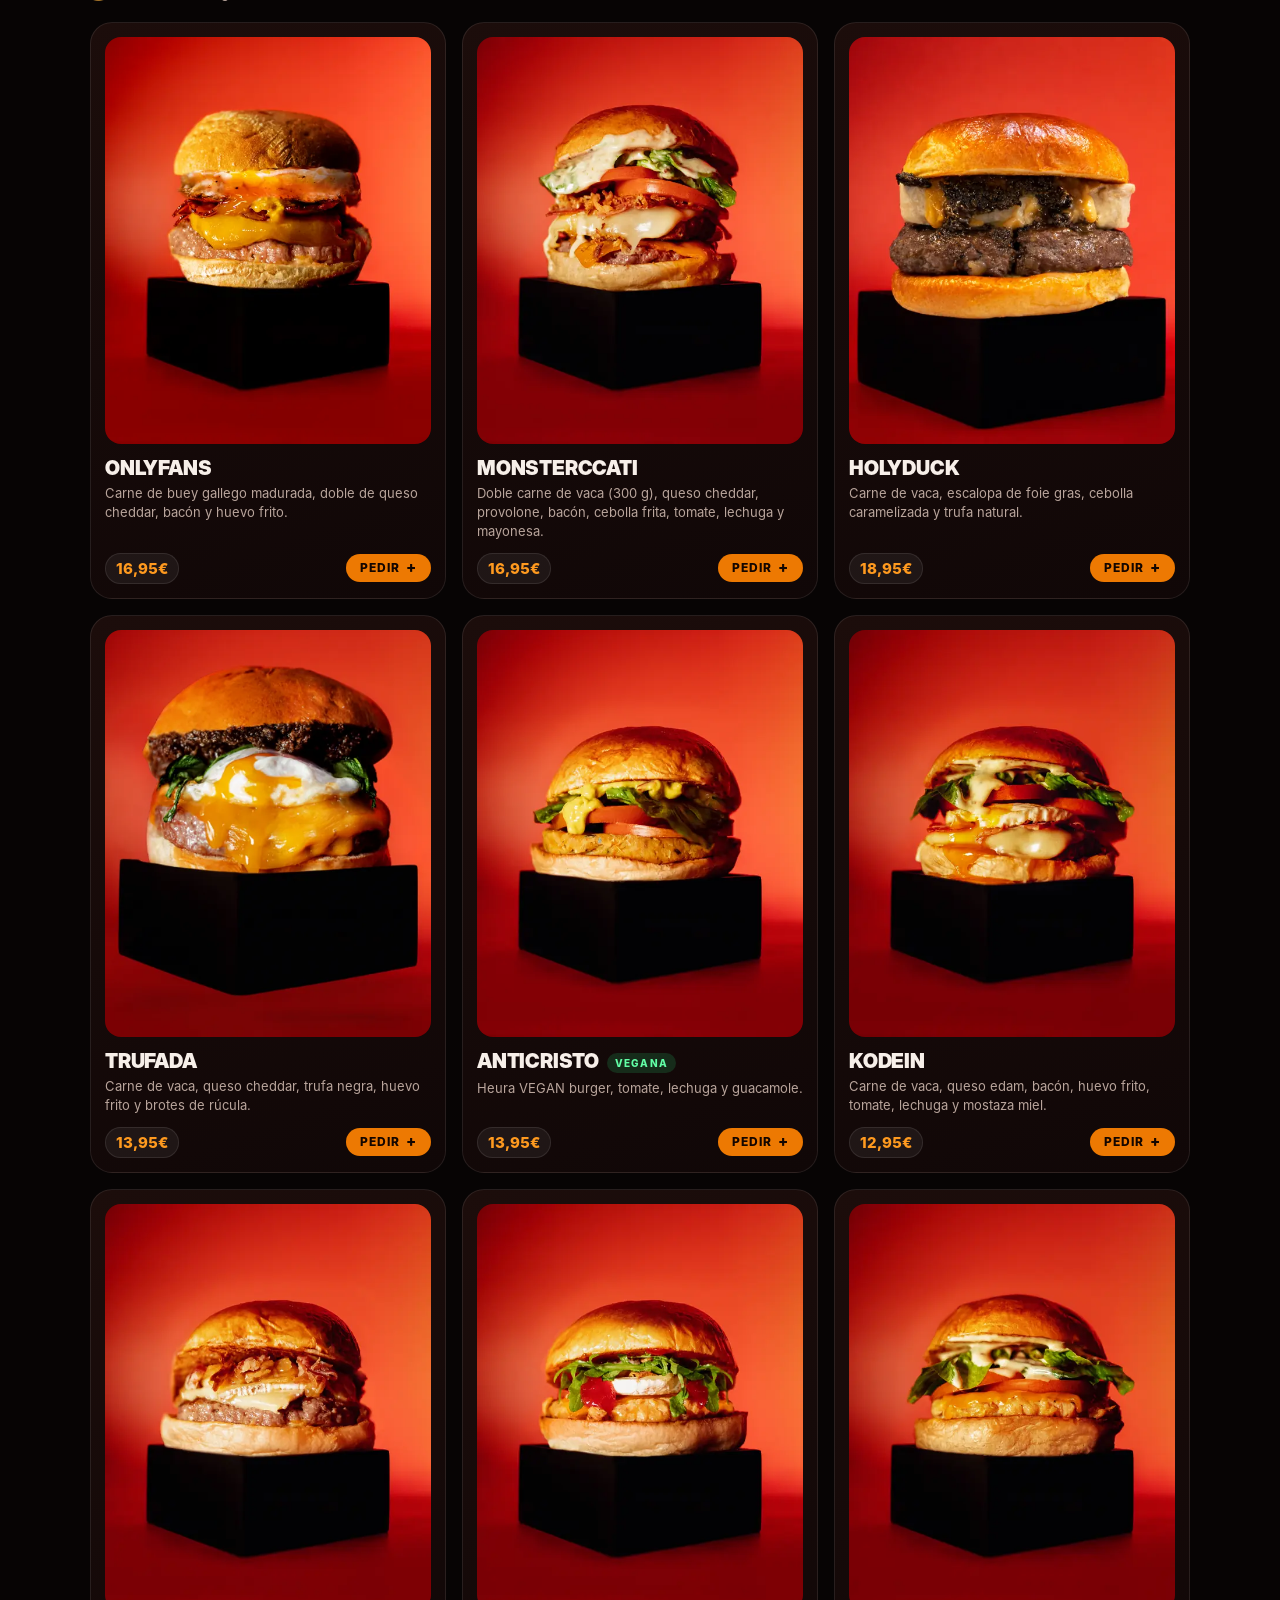
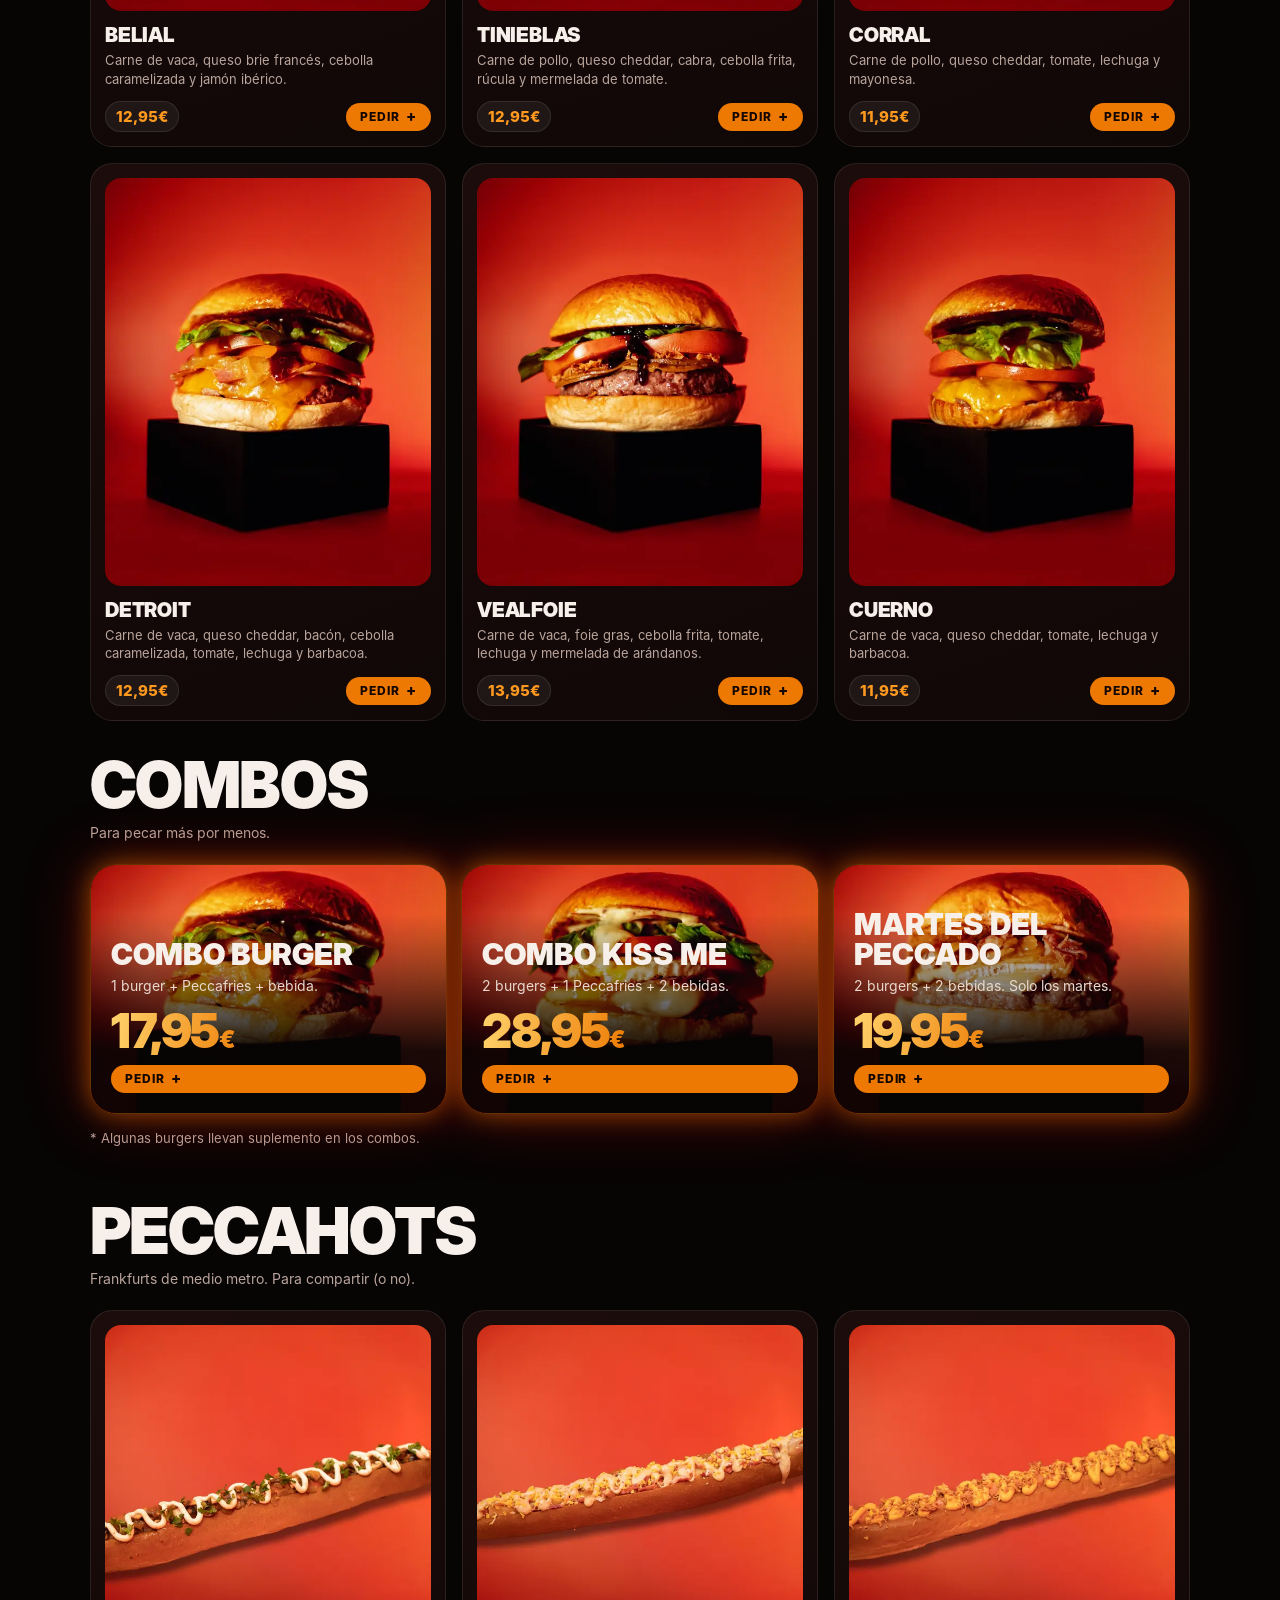
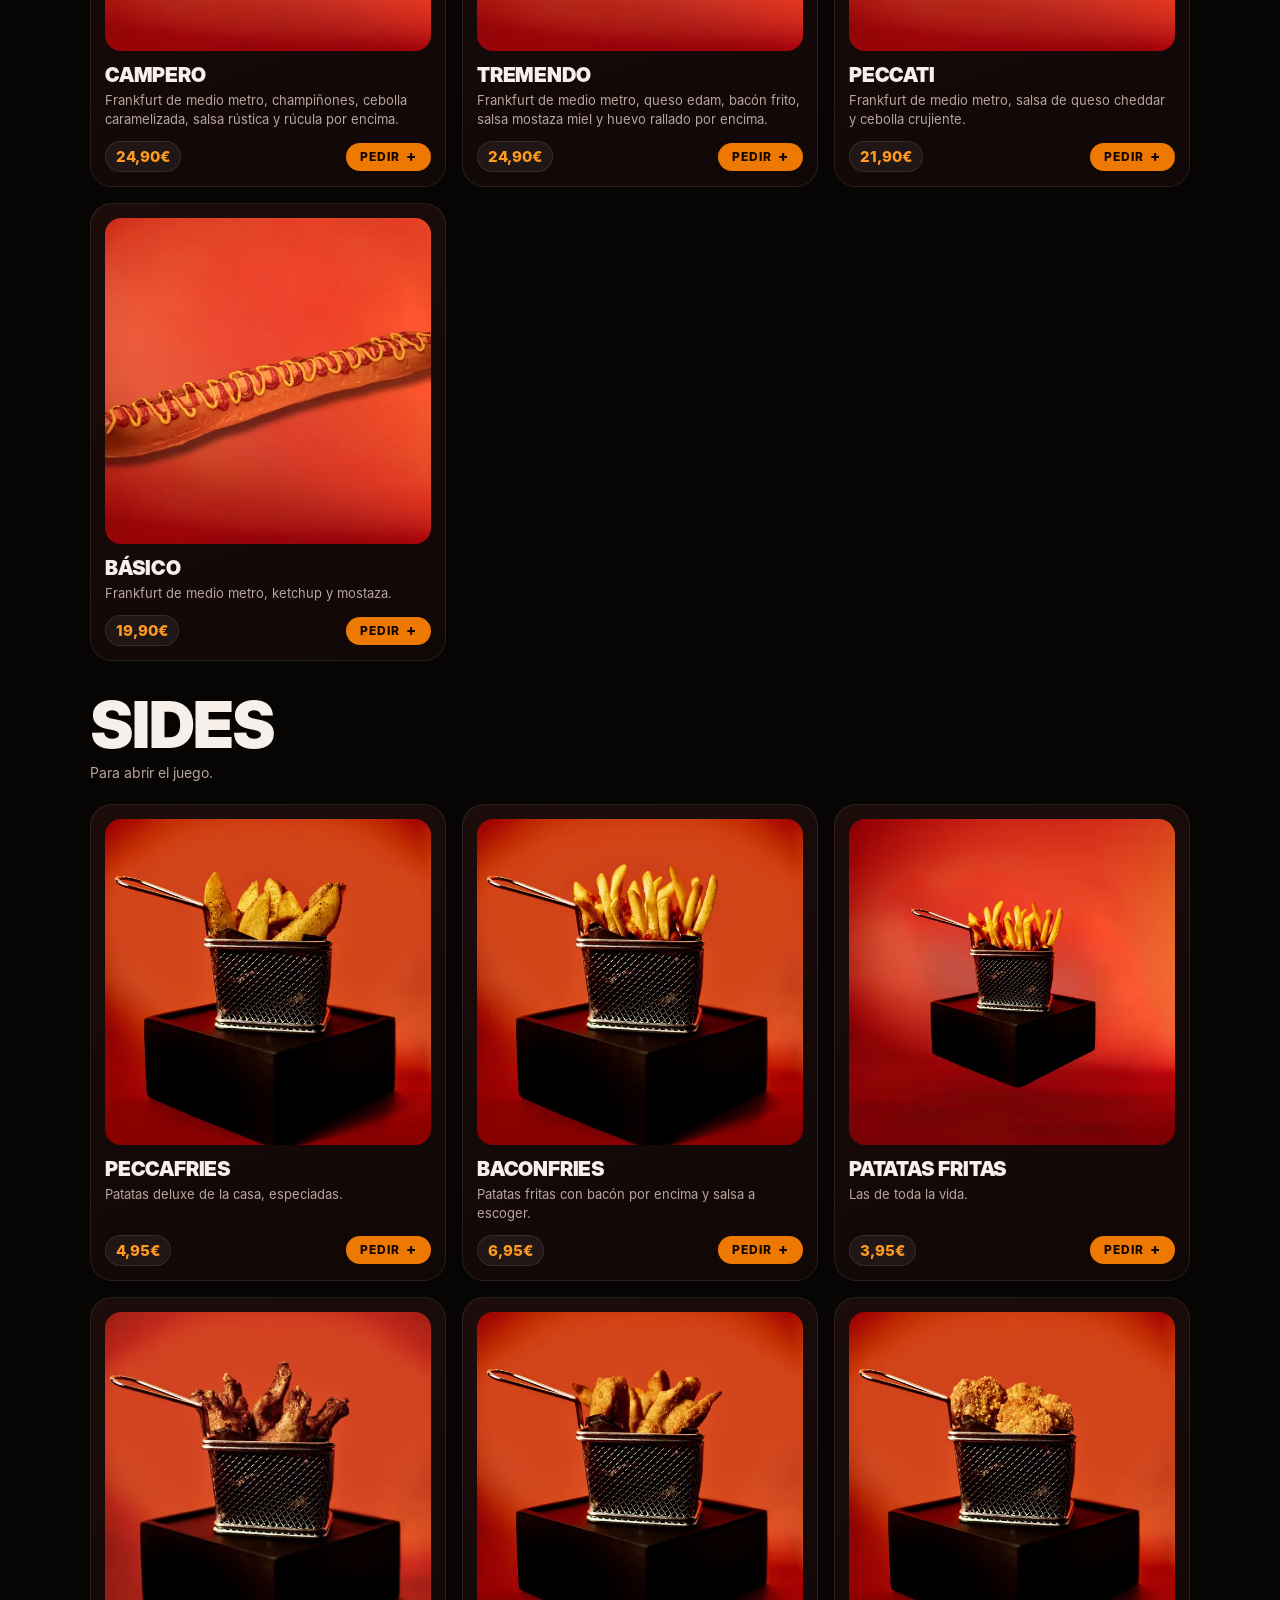
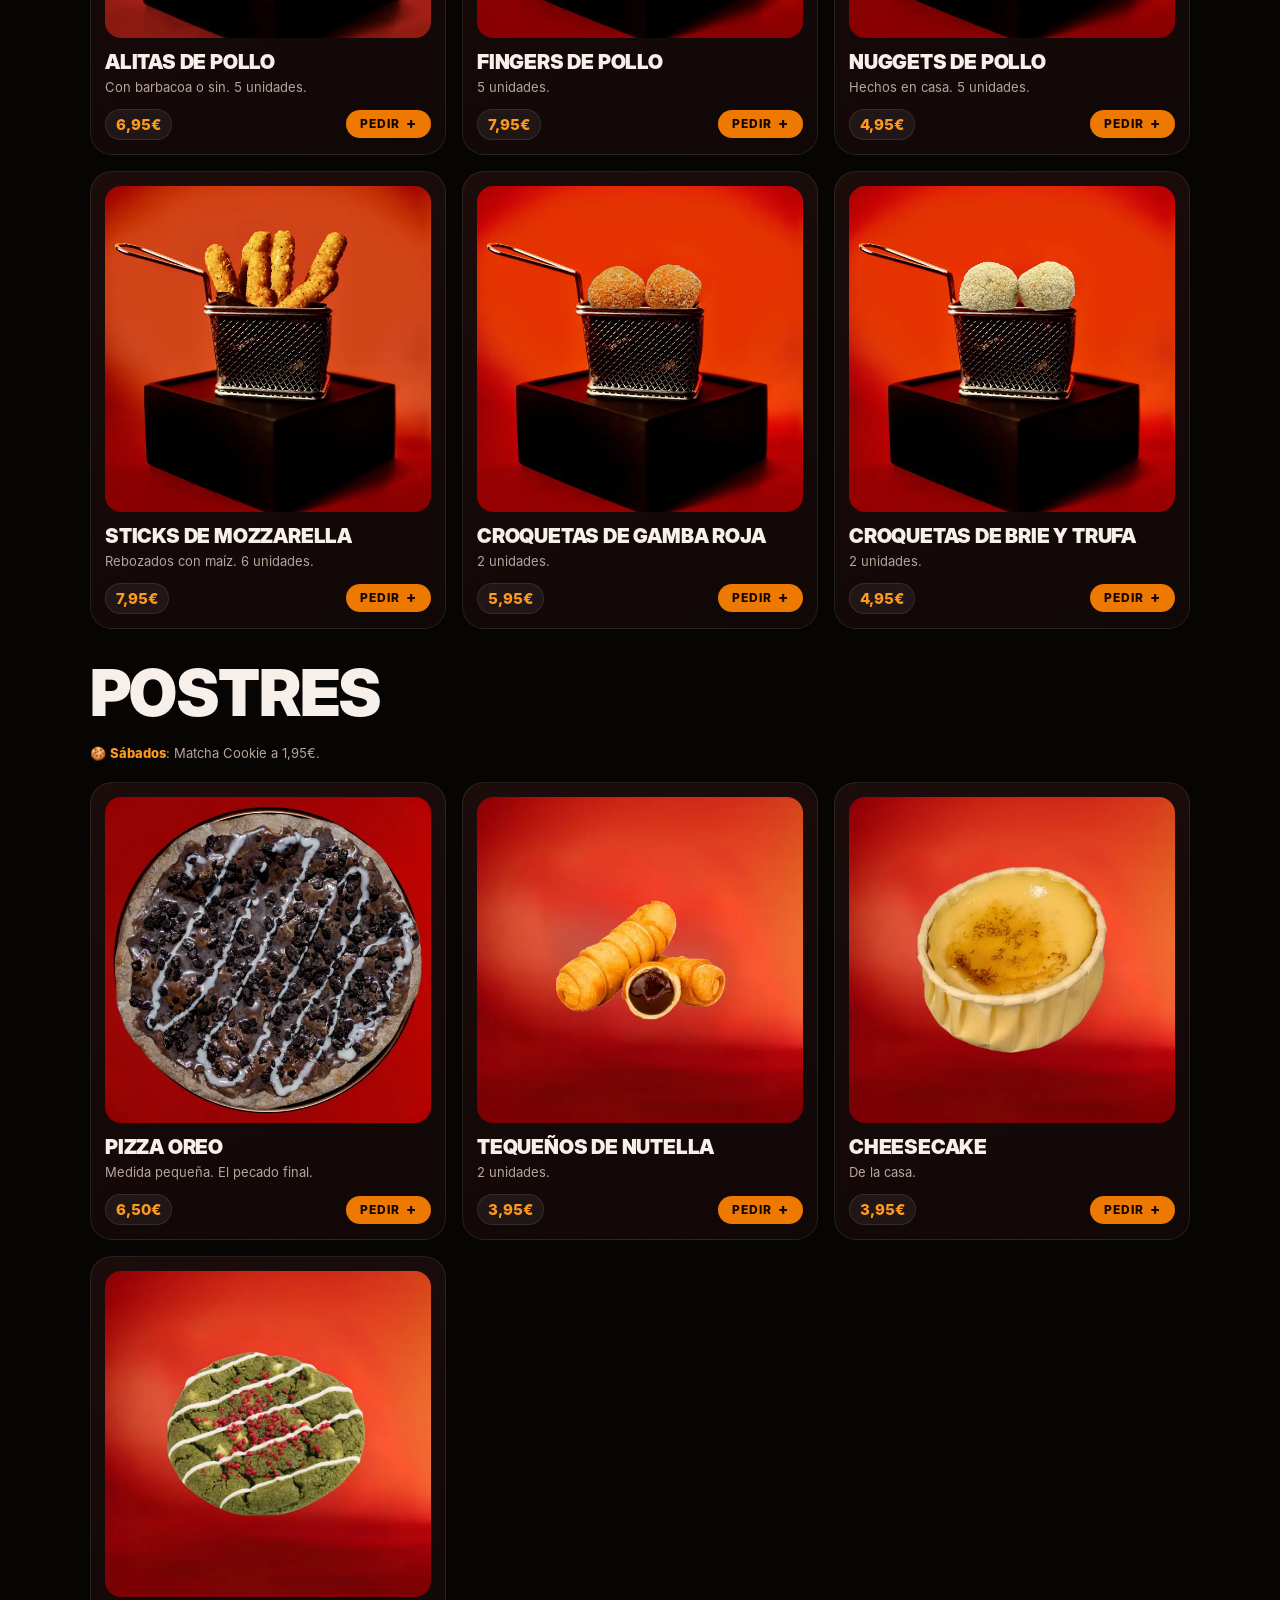
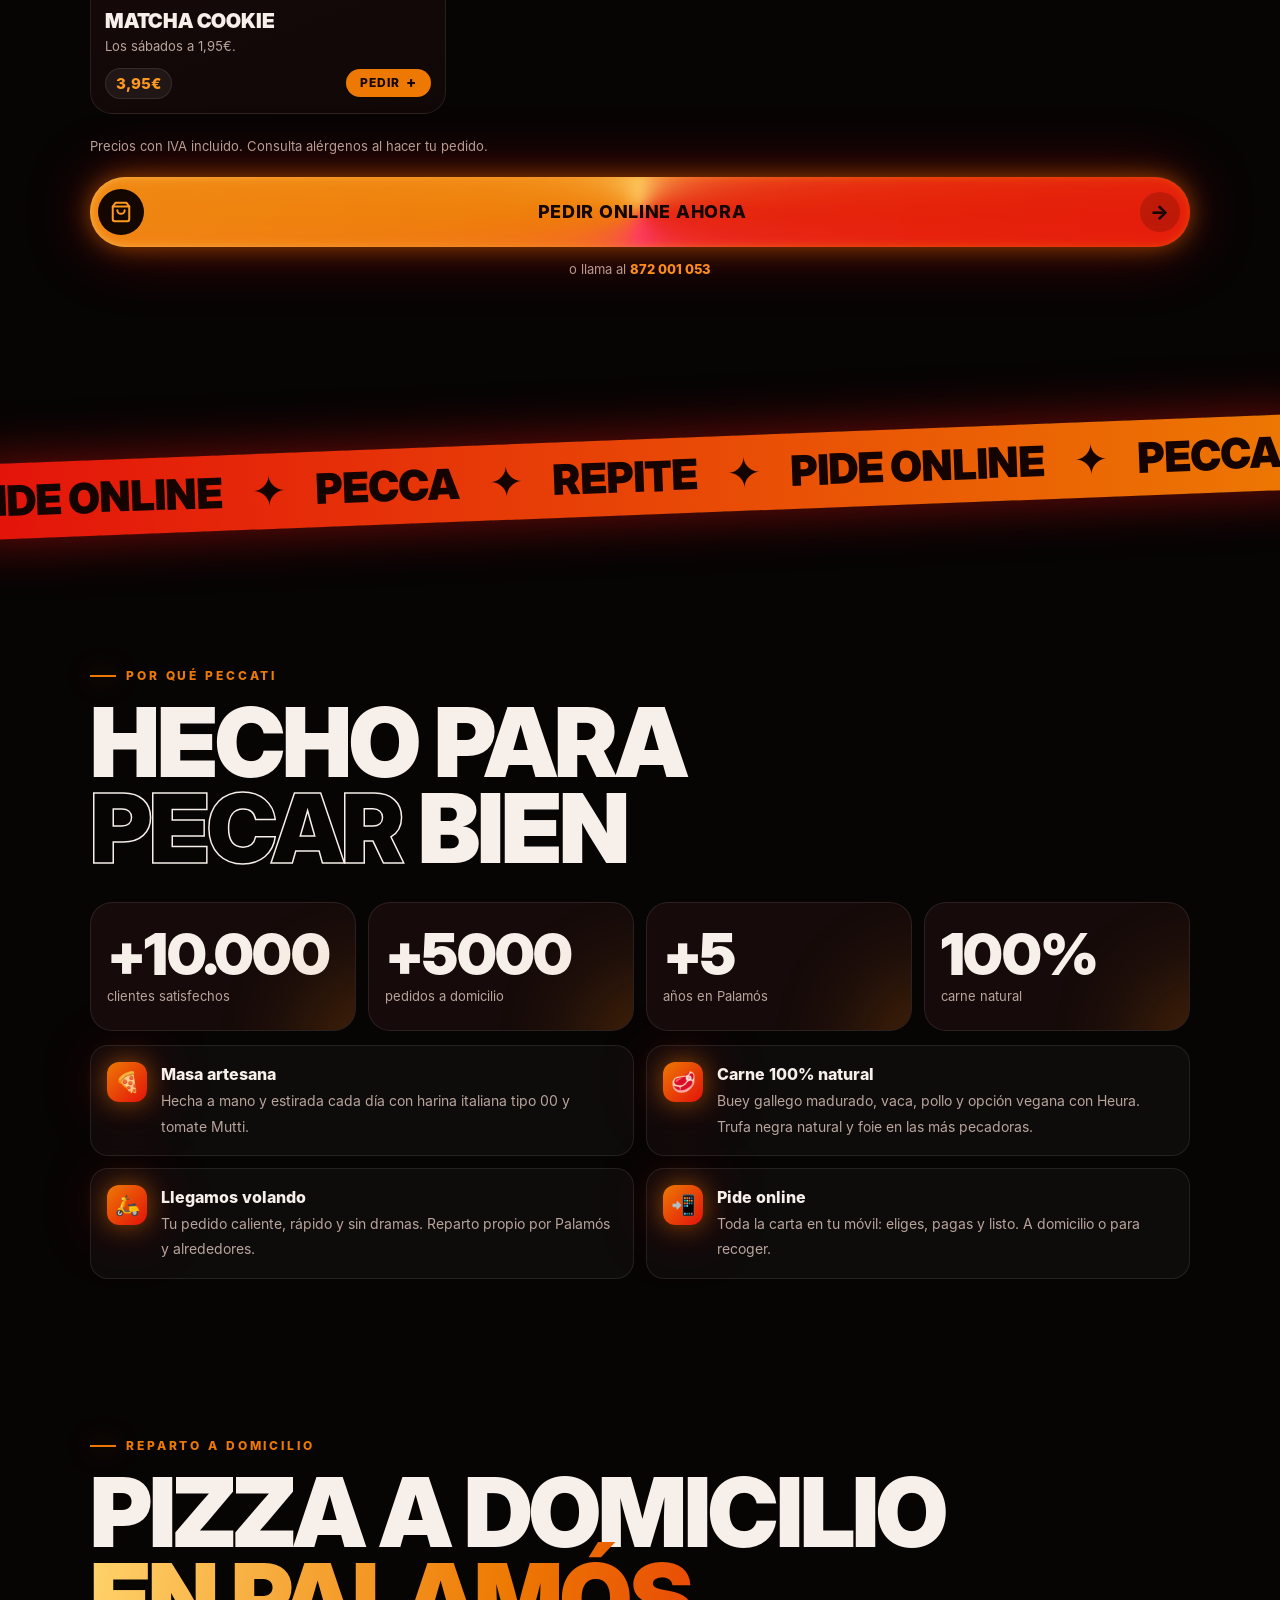
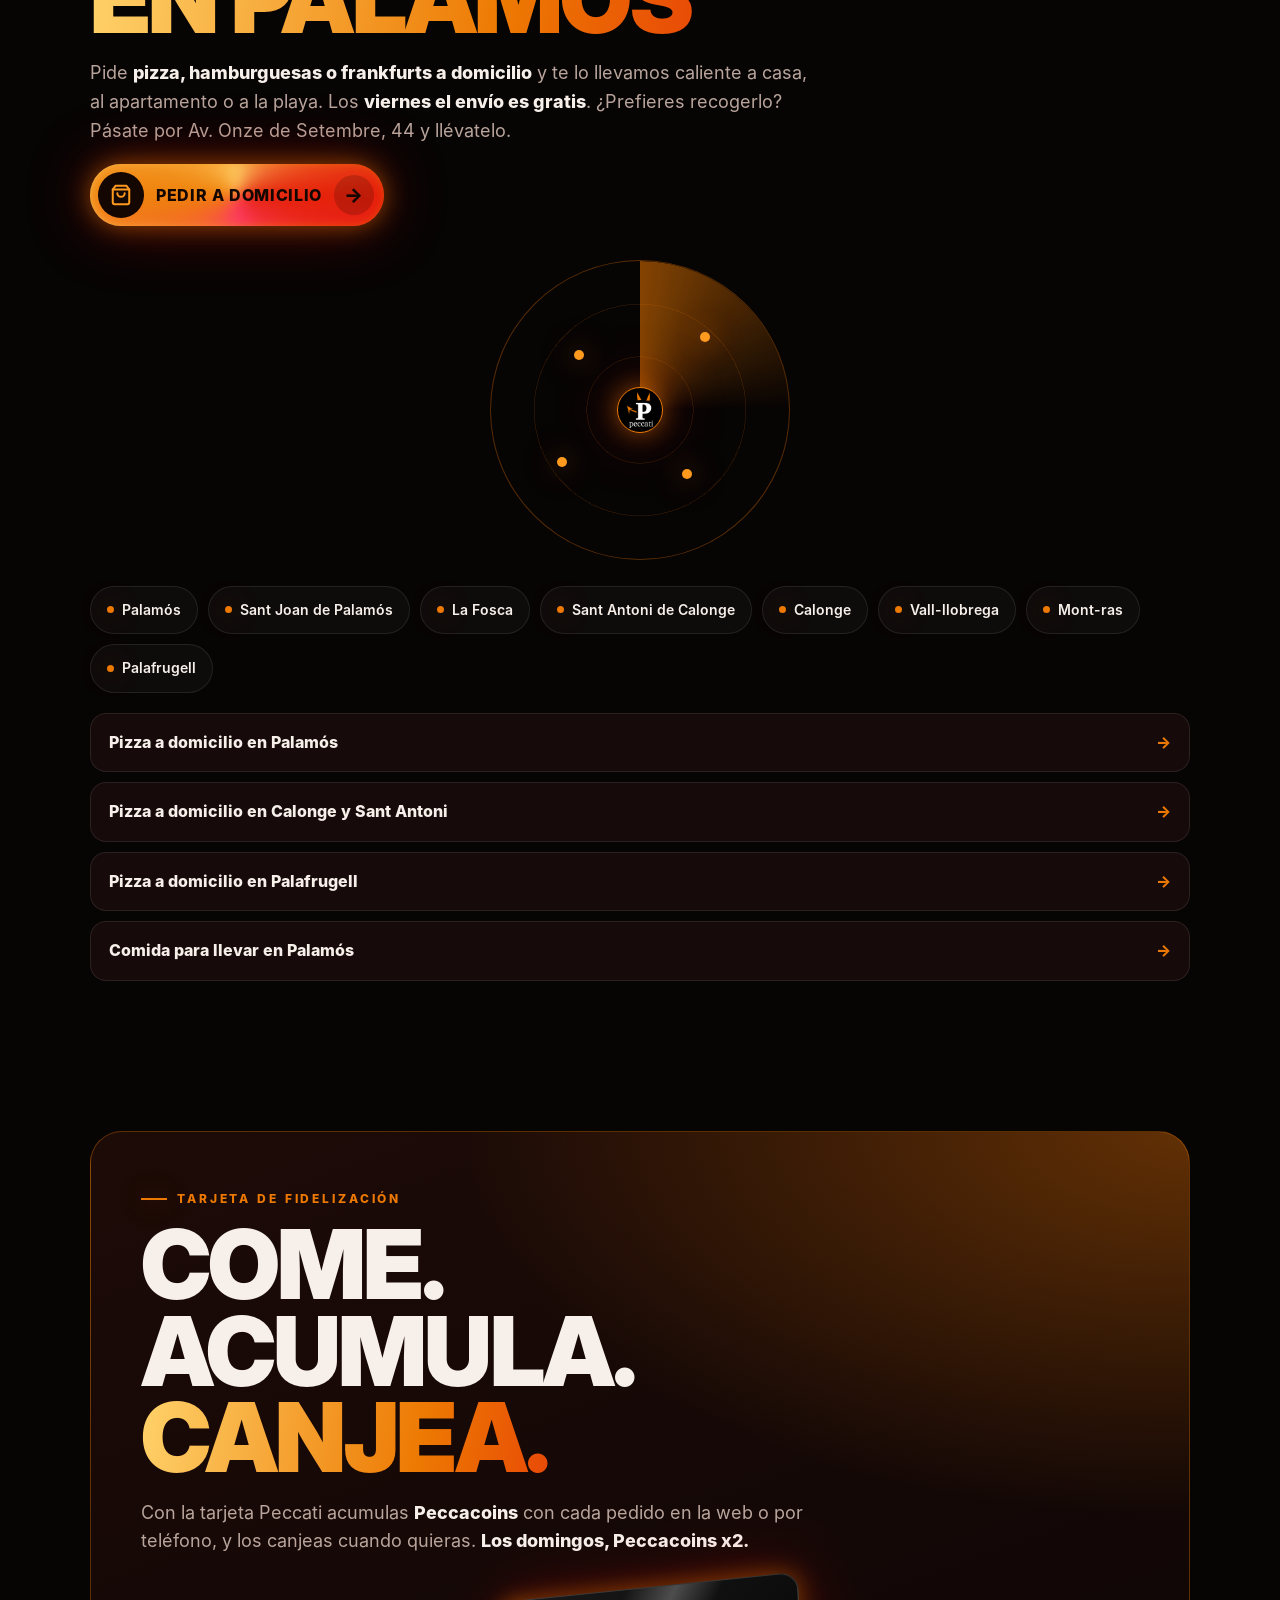
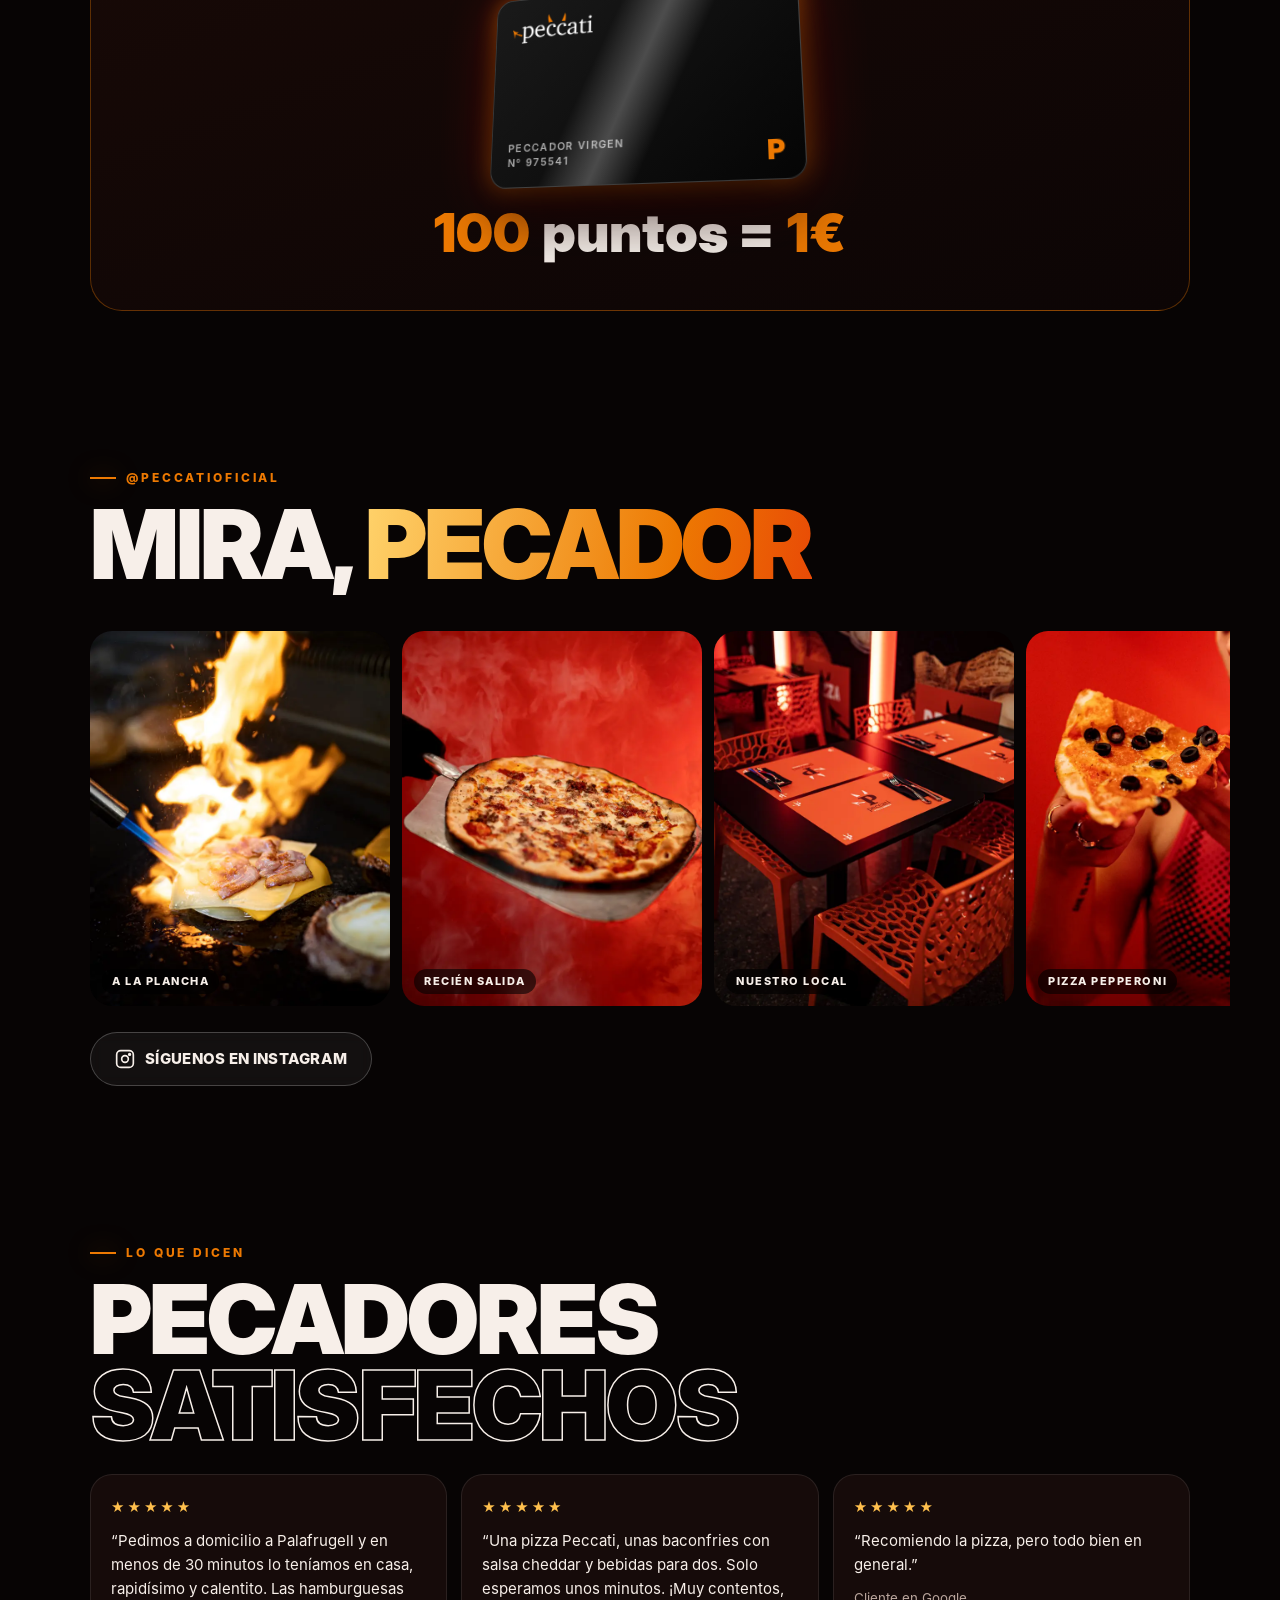
==== commit a344f0e4: "Add files via upload" ====
--- a/index.html
+++ b/index.html
@@ -29,7 +29,7 @@
 <link rel="preload" href="/assets/fonts/display-black.woff" as="font" type="font/woff" crossorigin>
 <link rel="preload" as="image" href="/img/galeria/hero.webp" fetchpriority="high">
 <link rel="stylesheet" href="/assets/css/style.css?v=5">
-<script type="application/ld+json">{"@context":"https://schema.org","@graph":[{"@type":["Restaurant","FastFoodRestaurant"],"@id":"https://www.peccati.es/#restaurant","name":"Peccati Pizza & Burger","alternateName":["Peccati","Peccati Palamós","Pizzeria Peccati"],"description":"Pizzería y hamburguesería en Palamós. Pizzas en tres medidas, hamburguesas gourmet, Peccahots (frankfurts de medio metro) y sides. Pedidos online, a domicilio y para llevar en Palamós, Calonge, Sant Antoni, Vall-llobrega, Mont-ras y Palafrugell.","url":"https://www.peccati.es/","telephone":"+34872001053","email":"info@peccati.es","image":["https://www.peccati.es/img/brand/og-peccati.jpg","https://www.peccati.es/img/galeria/hero.webp","https://www.peccati.es/img/galeria/7408.webp"],"logo":"https://www.peccati.es/img/brand/logo-stack.png","priceRange":"€€","servesCuisine":["Pizza","Hamburguesas","Hot dogs","Comida americana","Comida italiana"],"address":{"@type":"PostalAddress","streetAddress":"Avinguda Onze de Setembre, 44","addressLocality":"Palamós","postalCode":"17230","addressRegion":"Girona","addressCountry":"ES"},"hasMap":"https://www.google.com/maps/search/?api=1&query=Peccati+Pizza+%26+Burger+Av.+Onze+de+Setembre+44+17230+Palam%C3%B3s","areaServed":[{"@type":"City","name":"Palamós"},{"@type":"City","name":"Sant Joan de Palamós"},{"@type":"City","name":"La Fosca"},{"@type":"City","name":"Sant Antoni de Calonge"},{"@type":"City","name":"Calonge"},{"@type":"City","name":"Vall-llobrega"},{"@type":"City","name":"Mont-ras"},{"@type":"City","name":"Palafrugell"}],"openingHoursSpecification":[{"@type":"OpeningHoursSpecification","dayOfWeek":["Monday","Tuesday","Wednesday"],"opens":"19:00","closes":"22:15"},{"@type":"OpeningHoursSpecification","dayOfWeek":["Friday","Saturday"],"opens":"19:00","closes":"23:00"},{"@type":"OpeningHoursSpecification","dayOfWeek":["Sunday"],"opens":"19:00","closes":"22:30"}],"acceptsReservations":"False","currenciesAccepted":"EUR","sameAs":["https://www.instagram.com/peccatioficial/","https://www.just-eat.es/restaurants-peccati-pizza-burger-palamos","https://www.tripadvisor.com/Restaurant_Review-g663680-d27344027-Reviews-Peccati_Pizza_burger-Palamos_Province_of_Girona_Catalonia.html"],"potentialAction":{"@type":"OrderAction","target":{"@type":"EntryPoint","urlTemplate":"https://peccati-pizza-burger.kivly.store/menu/6a0c73a825fbab1417b7fc30?tab=carta","inLanguage":"es","actionPlatform":["http://schema.org/MobileWebPlatform","http://schema.org/DesktopWebPlatform"]},"deliveryMethod":["http://purl.org/goodrelations/v1#DeliveryModeOwnFleet","http://purl.org/goodrelations/v1#DeliveryModePickUp"]},"hasMenu":{"@type":"Menu","name":"Carta Peccati Pizza & Burger","url":"https://www.peccati.es/#carta","inLanguage":"es","hasMenuSection":[{"@type":"MenuSection","name":"Pizzas","description":"Tres medidas: pequeña, mediana y familiar","hasMenuItem":[{"@type":"MenuItem","name":"Pizza Leviatán","description":"Carne de vaca, bacón ahumado, salsa barbacoa, tomate y fiordilatte.","offers":[{"@type":"Offer","price":"10.95","priceCurrency":"EUR","name":"Pequeña"},{"@type":"Offer","price":"18.95","priceCurrency":"EUR","name":"Mediana"},{"@type":"Offer","price":"25.95","priceCurrency":"EUR","name":"Familiar"}]},{"@type":"MenuItem","name":"Pizza Luzbel","description":"Bacón laminado, frankfurt, queso emmental, tomate y fiordilatte.","offers":[{"@type":"Offer","price":"9.95","priceCurrency":"EUR","name":"Pequeña"},{"@type":"Offer","price":"12.95","priceCurrency":"EUR","name":"Mediana"},{"@type":"Offer","price":"18.95","priceCurrency":"EUR","name":"Familiar"}]},{"@type":"MenuItem","name":"Pizza Truférica","description":"Jamón ibérico de bellota, trufa negra natural, tomate y fiordilatte.","offers":[{"@type":"Offer","price":"11.95","priceCurrency":"EUR","name":"Pequeña"},{"@type":"Offer","price":"17.95","priceCurrency":"EUR","name":"Mediana"},{"@type":"Offer","price":"24.95","priceCurrency":"EUR","name":"Familiar"}]},{"@type":"MenuItem","name":"Pizza Aqueronte","description":"Gorgonzola, roquefort, provolone, emmental, parmesano, cabra, fiordilatte y tomate.","offers":[{"@type":"Offer","price":"12.95","priceCurrency":"EUR","name":"Pequeña"},{"@type":"Offer","price":"18.95","priceCurrency":"EUR","name":"Mediana"},{"@type":"Offer","price":"24.95","priceCurrency":"EUR","name":"Familiar"}]},{"@type":"MenuItem","name":"Pizza Satanás","description":"Cabra, foie gras, mermelada de higo, rúcula, tomate y fiordilatte.","offers":[{"@type":"Offer","price":"12.95","priceCurrency":"EUR","name":"Pequeña"},{"@type":"Offer","price":"16.95","priceCurrency":"EUR","name":"Mediana"},{"@type":"Offer","price":"19.95","priceCurrency":"EUR","name":"Familiar"}]},{"@type":"MenuItem","name":"Pizza Asmodeo","description":"Bacón laminado, queso parmesano, huevos de codorniz, tomate y fiordilatte.","offers":[{"@type":"Offer","price":"8.95","priceCurrency":"EUR","name":"Pequeña"},{"@type":"Offer","price":"11.95","priceCurrency":"EUR","name":"Mediana"},{"@type":"Offer","price":"17.95","priceCurrency":"EUR","name":"Familiar"}]},{"@type":"MenuItem","name":"Pizza Lucifer","description":"Pepperoni italiano picante, aceitunas negras, toque de tabasco, guindilla, tomate y fiordilatte.","offers":[{"@type":"Offer","price":"9.95","priceCurrency":"EUR","name":"Pequeña"},{"@type":"Offer","price":"14.95","priceCurrency":"EUR","name":"Mediana"},{"@type":"Offer","price":"17.95","priceCurrency":"EUR","name":"Familiar"}]},{"@type":"MenuItem","name":"Pizza Arcángel","description":"Queso brie francés, sobrasada, mermelada de higo, tomate y fiordilatte.","offers":[{"@type":"Offer","price":"9.95","priceCurrency":"EUR","name":"Pequeña"},{"@type":"Offer","price":"15.95","priceCurrency":"EUR","name":"Mediana"},{"@type":"Offer","price":"19.95","priceCurrency":"EUR","name":"Familiar"}]},{"@type":"MenuItem","name":"Pizza Mammon","description":"Bacón ahumado, queso de cabra, champiñones, parmesano, cebolla caramelizada, tomate y fiordilatte.","offers":[{"@type":"Offer","price":"10.95","priceCurrency":"EUR","name":"Pequeña"},{"@type":"Offer","price":"15.95","priceCurrency":"EUR","name":"Mediana"},{"@type":"Offer","price":"20.95","priceCurrency":"EUR","name":"Familiar"}]},{"@type":"MenuItem","name":"Pizza Prosciutto","description":"Jamón dulce, tomate y fiordilatte.","offers":[{"@type":"Offer","price":"6.95","priceCurrency":"EUR","name":"Pequeña"},{"@type":"Offer","price":"10.95","priceCurrency":"EUR","name":"Mediana"},{"@type":"Offer","price":"16.95","priceCurrency":"EUR","name":"Familiar"}]},{"@type":"MenuItem","name":"Pizza Margarita","description":"Fiordilatte y tomate.","offers":[{"@type":"Offer","price":"5.95","priceCurrency":"EUR","name":"Pequeña"},{"@type":"Offer","price":"10.95","priceCurrency":"EUR","name":"Mediana"},{"@type":"Offer","price":"16.95","priceCurrency":"EUR","name":"Familiar"}]},{"@type":"MenuItem","name":"Pizza Corleone","description":"Carne de vaca, parmesano, bacón frito ahumado, sobrasada, tomate y fiordilatte.","offers":[{"@type":"Offer","price":"11.95","priceCurrency":"EUR","name":"Pequeña"},{"@type":"Offer","price":"19.95","priceCurrency":"EUR","name":"Mediana"},{"@type":"Offer","price":"28.95","priceCurrency":"EUR","name":"Familiar"}]},{"@type":"MenuItem","name":"Pizza Belcebú","description":"Carne de vaca, pepperoni italiano, gorgonzola, bacón ahumado, huevo, emmental, tomate y fiordilatte.","offers":[{"@type":"Offer","price":"12.95","priceCurrency":"EUR","name":"Pequeña"},{"@type":"Offer","price":"19.95","priceCurrency":"EUR","name":"Mediana"},{"@type":"Offer","price":"24.95","priceCurrency":"EUR","name":"Familiar"}]},{"@type":"MenuItem","name":"Pizza Deimon","description":"Bacón frito, queso provolone, cebolla caramelizada, trufa, tomate y fiordilatte.","offers":[{"@type":"Offer","price":"9.95","priceCurrency":"EUR","name":"Pequeña"},{"@type":"Offer","price":"15.95","priceCurrency":"EUR","name":"Mediana"},{"@type":"Offer","price":"20.95","priceCurrency":"EUR","name":"Familiar"}]}]},{"@type":"MenuSection","name":"Hamburguesas","hasMenuItem":[{"@type":"MenuItem","name":"Burger Onlyfans","description":"Carne de buey gallego madurada, doble de queso cheddar, bacón y huevo frito.","offers":{"@type":"Offer","price":"16.95","priceCurrency":"EUR"}},{"@type":"MenuItem","name":"Burger Monsterccati","description":"Doble carne de vaca (300 g), queso cheddar, provolone, bacón, cebolla frita, tomate, lechuga y mayonesa.","offers":{"@type":"Offer","price":"16.95","priceCurrency":"EUR"}},{"@type":"MenuItem","name":"Burger HolyDuck","description":"Carne de vaca, escalopa de foie gras, cebolla caramelizada y trufa natural.","offers":{"@type":"Offer","price":"18.95","priceCurrency":"EUR"}},{"@type":"MenuItem","name":"Burger Trufada","description":"Carne de vaca, queso cheddar, trufa negra, huevo frito y brotes de rúcula.","offers":{"@type":"Offer","price":"13.95","priceCurrency":"EUR"}},{"@type":"MenuItem","name":"Burger Anticristo","description":"Heura VEGAN burger, tomate, lechuga y guacamole.","offers":{"@type":"Offer","price":"13.95","priceCurrency":"EUR"},"suitableForDiet":"https://schema.org/VeganDiet"},{"@type":"MenuItem","name":"Burger Kodein","description":"Carne de vaca, queso edam, bacón, huevo frito, tomate, lechuga y mostaza miel.","offers":{"@type":"Offer","price":"12.95","priceCurrency":"EUR"}},{"@type":"MenuItem","name":"Burger Belial","description":"Carne de vaca, queso brie francés, cebolla caramelizada y jamón ibérico.","offers":{"@type":"Offer","price":"12.95","priceCurrency":"EUR"}},{"@type":"MenuItem","name":"Burger Tinieblas","description":"Carne de pollo, queso cheddar, cabra, cebolla frita, rúcula y mermelada de tomate.","offers":{"@type":"Offer","price":"12.95","priceCurrency":"EUR"}},{"@type":"MenuItem","name":"Burger Corral","description":"Carne de pollo, queso cheddar, tomate, lechuga y mayonesa.","offers":{"@type":"Offer","price":"11.95","priceCurrency":"EUR"}},{"@type":"MenuItem","name":"Burger Detroit","description":"Carne de vaca, queso cheddar, bacón, cebolla caramelizada, tomate, lechuga y barbacoa.","offers":{"@type":"Offer","price":"12.95","priceCurrency":"EUR"}},{"@type":"MenuItem","name":"Burger Vealfoie","description":"Carne de vaca, foie gras, cebolla frita, tomate, lechuga y mermelada de arándanos.","offers":{"@type":"Offer","price":"13.95","priceCurrency":"EUR"}},{"@type":"MenuItem","name":"Burger Cuerno","description":"Carne de vaca, queso cheddar, tomate, lechuga y barbacoa.","offers":{"@type":"Offer","price":"11.95","priceCurrency":"EUR"}}]},{"@type":"MenuSection","name":"Combos","hasMenuItem":[{"@type":"MenuItem","name":"Combo Burger","description":"1 burger + Peccafries + bebida.","offers":{"@type":"Offer","price":"17.95","priceCurrency":"EUR"}},{"@type":"MenuItem","name":"Combo Kiss Me","description":"2 burgers + 1 Peccafries + 2 bebidas.","offers":{"@type":"Offer","price":"28.95","priceCurrency":"EUR"}},{"@type":"MenuItem","name":"Martes del Peccado","description":"2 burgers + 2 bebidas. Solo los martes.","offers":{"@type":"Offer","price":"19.95","priceCurrency":"EUR"}}]},{"@type":"MenuSection","name":"Peccahots (frankfurts de medio metro)","hasMenuItem":[{"@type":"MenuItem","name":"Peccahot Campero","description":"Frankfurt de medio metro, champiñones, cebolla caramelizada, salsa rústica y rúcula por encima.","offers":{"@type":"Offer","price":"24.90","priceCurrency":"EUR"}},{"@type":"MenuItem","name":"Peccahot Tremendo","description":"Frankfurt de medio metro, queso edam, bacón frito, salsa mostaza miel y huevo rallado por encima.","offers":{"@type":"Offer","price":"24.90","priceCurrency":"EUR"}},{"@type":"MenuItem","name":"Peccahot Peccati","description":"Frankfurt de medio metro, salsa de queso cheddar y cebolla crujiente.","offers":{"@type":"Offer","price":"21.90","priceCurrency":"EUR"}},{"@type":"MenuItem","name":"Peccahot Básico","description":"Frankfurt de medio metro, ketchup y mostaza.","offers":{"@type":"Offer","price":"19.90","priceCurrency":"EUR"}}]},{"@type":"MenuSection","name":"Sides","hasMenuItem":[{"@type":"MenuItem","name":"Peccafries","description":"Patatas deluxe de la casa, especiadas.","offers":{"@type":"Offer","price":"4.25","priceCurrency":"EUR"}},{"@type":"MenuItem","name":"Baconfries","description":"Patatas fritas con bacón por encima y salsa a escoger.","offers":{"@type":"Offer","price":"6.85","priceCurrency":"EUR"}},{"@type":"MenuItem","name":"Patatas fritas","description":"Las de toda la vida.","offers":{"@type":"Offer","price":"3.95","priceCurrency":"EUR"}},{"@type":"MenuItem","name":"Alitas de pollo","description":"Con barbacoa o sin. 5 unidades.","offers":{"@type":"Offer","price":"4.90","priceCurrency":"EUR"}},{"@type":"MenuItem","name":"Fingers de pollo","description":"5 unidades.","offers":{"@type":"Offer","price":"7.50","priceCurrency":"EUR"}},{"@type":"MenuItem","name":"Nuggets de pollo","description":"Hechos en casa. 5 unidades.","offers":{"@type":"Offer","price":"4.25","priceCurrency":"EUR"}},{"@type":"MenuItem","name":"Sticks de mozzarella","description":"Rebozados con maíz. 6 unidades.","offers":{"@type":"Offer","price":"7.90","priceCurrency":"EUR"}},{"@type":"MenuItem","name":"Croquetas de gamba roja","description":"2 unidades.","offers":{"@type":"Offer","price":"5.95","priceCurrency":"EUR"}},{"@type":"MenuItem","name":"Croquetas de brie y trufa","description":"2 unidades.","offers":{"@type":"Offer","price":"4.95","priceCurrency":"EUR"}}]},{"@type":"MenuSection","name":"Postres","hasMenuItem":[{"@type":"MenuItem","name":"Pizza Oreo","description":"Medida pequeña. El pecado final.","offers":{"@type":"Offer","price":"6.50","priceCurrency":"EUR"}},{"@type":"MenuItem","name":"Tequeños de Nutella","description":"2 unidades.","offers":{"@type":"Offer","price":"3.95","priceCurrency":"EUR"}},{"@type":"MenuItem","name":"Cheesecake","description":"De la casa.","offers":{"@type":"Offer","price":"3.95","priceCurrency":"EUR"}},{"@type":"MenuItem","name":"Matcha Cookie","description":"Los sábados a 1,95€.","offers":{"@type":"Offer","price":"3.95","priceCurrency":"EUR"}}]}]}},{"@type":"WebSite","@id":"https://www.peccati.es/#web","url":"https://www.peccati.es/","name":"Peccati Pizza & Burger","inLanguage":"es-ES","publisher":{"@id":"https://www.peccati.es/#restaurant"}}]}</script>
+<script type="application/ld+json">{"@context":"https://schema.org","@graph":[{"@type":["Restaurant","FastFoodRestaurant"],"@id":"https://www.peccati.es/#restaurant","name":"Peccati Pizza & Burger","alternateName":["Peccati","Peccati Palamós","Pizzeria Peccati"],"description":"Pizzería y hamburguesería en Palamós. Pizzas en tres medidas, hamburguesas gourmet, Peccahots (frankfurts de medio metro) y sides. Pedidos online, a domicilio y para llevar en Palamós, Calonge, Sant Antoni, Vall-llobrega, Mont-ras y Palafrugell.","url":"https://www.peccati.es/","telephone":"+34872001053","email":"info@peccati.es","image":["https://www.peccati.es/img/brand/og-peccati.jpg","https://www.peccati.es/img/galeria/hero.webp","https://www.peccati.es/img/galeria/7408.webp"],"logo":"https://www.peccati.es/img/brand/logo-stack.png","priceRange":"€€","servesCuisine":["Pizza","Hamburguesas","Hot dogs","Comida americana","Comida italiana"],"address":{"@type":"PostalAddress","streetAddress":"Avinguda Onze de Setembre, 44","addressLocality":"Palamós","postalCode":"17230","addressRegion":"Girona","addressCountry":"ES"},"hasMap":"https://www.google.com/maps/search/?api=1&query=Peccati+Pizza+%26+Burger+Av.+Onze+de+Setembre+44+17230+Palam%C3%B3s","areaServed":[{"@type":"City","name":"Palamós"},{"@type":"City","name":"Sant Joan de Palamós"},{"@type":"City","name":"La Fosca"},{"@type":"City","name":"Sant Antoni de Calonge"},{"@type":"City","name":"Calonge"},{"@type":"City","name":"Vall-llobrega"},{"@type":"City","name":"Mont-ras"},{"@type":"City","name":"Palafrugell"}],"openingHoursSpecification":[{"@type":"OpeningHoursSpecification","dayOfWeek":["Monday","Tuesday","Wednesday"],"opens":"19:00","closes":"22:15"},{"@type":"OpeningHoursSpecification","dayOfWeek":["Friday","Saturday"],"opens":"19:00","closes":"23:00"},{"@type":"OpeningHoursSpecification","dayOfWeek":["Sunday"],"opens":"19:00","closes":"22:30"}],"acceptsReservations":"False","currenciesAccepted":"EUR","sameAs":["https://www.instagram.com/peccatioficial/","https://www.just-eat.es/restaurants-peccati-pizza-burger-palamos","https://www.tripadvisor.com/Restaurant_Review-g663680-d27344027-Reviews-Peccati_Pizza_burger-Palamos_Province_of_Girona_Catalonia.html"],"potentialAction":{"@type":"OrderAction","target":{"@type":"EntryPoint","urlTemplate":"https://peccati-pizza-burger.kivly.store/menu/6a0c73a825fbab1417b7fc30?tab=carta","inLanguage":"es","actionPlatform":["http://schema.org/MobileWebPlatform","http://schema.org/DesktopWebPlatform"]},"deliveryMethod":["http://purl.org/goodrelations/v1#DeliveryModeOwnFleet","http://purl.org/goodrelations/v1#DeliveryModePickUp"]},"hasMenu":{"@type":"Menu","name":"Carta Peccati Pizza & Burger","url":"https://www.peccati.es/#carta","inLanguage":"es","hasMenuSection":[{"@type":"MenuSection","name":"Pizzas","description":"Tres medidas: pequeña, mediana y familiar","hasMenuItem":[{"@type":"MenuItem","name":"Pizza Leviatán","description":"Carne de vaca, bacón ahumado, salsa barbacoa, tomate y fiordilatte.","offers":[{"@type":"Offer","price":"10.95","priceCurrency":"EUR","name":"Pequeña"},{"@type":"Offer","price":"18.95","priceCurrency":"EUR","name":"Mediana"},{"@type":"Offer","price":"25.95","priceCurrency":"EUR","name":"Familiar"}]},{"@type":"MenuItem","name":"Pizza Luzbel","description":"Bacón laminado, frankfurt, queso emmental, tomate y fiordilatte.","offers":[{"@type":"Offer","price":"9.95","priceCurrency":"EUR","name":"Pequeña"},{"@type":"Offer","price":"12.95","priceCurrency":"EUR","name":"Mediana"},{"@type":"Offer","price":"18.95","priceCurrency":"EUR","name":"Familiar"}]},{"@type":"MenuItem","name":"Pizza Truférica","description":"Jamón ibérico de bellota, trufa negra natural, tomate y fiordilatte.","offers":[{"@type":"Offer","price":"11.95","priceCurrency":"EUR","name":"Pequeña"},{"@type":"Offer","price":"17.95","priceCurrency":"EUR","name":"Mediana"},{"@type":"Offer","price":"24.95","priceCurrency":"EUR","name":"Familiar"}]},{"@type":"MenuItem","name":"Pizza Aqueronte","description":"Gorgonzola, roquefort, provolone, emmental, parmesano, cabra, fiordilatte y tomate.","offers":[{"@type":"Offer","price":"12.95","priceCurrency":"EUR","name":"Pequeña"},{"@type":"Offer","price":"18.95","priceCurrency":"EUR","name":"Mediana"},{"@type":"Offer","price":"24.95","priceCurrency":"EUR","name":"Familiar"}]},{"@type":"MenuItem","name":"Pizza Satanás","description":"Cabra, foie gras, mermelada de higo, rúcula, tomate y fiordilatte.","offers":[{"@type":"Offer","price":"12.95","priceCurrency":"EUR","name":"Pequeña"},{"@type":"Offer","price":"16.95","priceCurrency":"EUR","name":"Mediana"},{"@type":"Offer","price":"19.95","priceCurrency":"EUR","name":"Familiar"}]},{"@type":"MenuItem","name":"Pizza Asmodeo","description":"Bacón laminado, queso parmesano, huevos de codorniz, tomate y fiordilatte.","offers":[{"@type":"Offer","price":"8.95","priceCurrency":"EUR","name":"Pequeña"},{"@type":"Offer","price":"11.95","priceCurrency":"EUR","name":"Mediana"},{"@type":"Offer","price":"17.95","priceCurrency":"EUR","name":"Familiar"}]},{"@type":"MenuItem","name":"Pizza Lucifer","description":"Pepperoni italiano picante, aceitunas negras, toque de tabasco, guindilla, tomate y fiordilatte.","offers":[{"@type":"Offer","price":"9.95","priceCurrency":"EUR","name":"Pequeña"},{"@type":"Offer","price":"14.95","priceCurrency":"EUR","name":"Mediana"},{"@type":"Offer","price":"17.95","priceCurrency":"EUR","name":"Familiar"}]},{"@type":"MenuItem","name":"Pizza Arcángel","description":"Queso brie francés, sobrasada, mermelada de higo, tomate y fiordilatte.","offers":[{"@type":"Offer","price":"9.95","priceCurrency":"EUR","name":"Pequeña"},{"@type":"Offer","price":"15.95","priceCurrency":"EUR","name":"Mediana"},{"@type":"Offer","price":"19.95","priceCurrency":"EUR","name":"Familiar"}]},{"@type":"MenuItem","name":"Pizza Mammon","description":"Bacón ahumado, queso de cabra, champiñones, parmesano, cebolla caramelizada, tomate y fiordilatte.","offers":[{"@type":"Offer","price":"10.95","priceCurrency":"EUR","name":"Pequeña"},{"@type":"Offer","price":"15.95","priceCurrency":"EUR","name":"Mediana"},{"@type":"Offer","price":"20.95","priceCurrency":"EUR","name":"Familiar"}]},{"@type":"MenuItem","name":"Pizza Prosciutto","description":"Jamón dulce, tomate y fiordilatte.","offers":[{"@type":"Offer","price":"6.95","priceCurrency":"EUR","name":"Pequeña"},{"@type":"Offer","price":"10.95","priceCurrency":"EUR","name":"Mediana"},{"@type":"Offer","price":"16.95","priceCurrency":"EUR","name":"Familiar"}]},{"@type":"MenuItem","name":"Pizza Margarita","description":"Fiordilatte y tomate.","offers":[{"@type":"Offer","price":"5.95","priceCurrency":"EUR","name":"Pequeña"},{"@type":"Offer","price":"10.95","priceCurrency":"EUR","name":"Mediana"},{"@type":"Offer","price":"16.95","priceCurrency":"EUR","name":"Familiar"}]},{"@type":"MenuItem","name":"Pizza Corleone","description":"Carne de vaca, parmesano, bacón frito ahumado, sobrasada, tomate y fiordilatte.","offers":[{"@type":"Offer","price":"11.95","priceCurrency":"EUR","name":"Pequeña"},{"@type":"Offer","price":"19.95","priceCurrency":"EUR","name":"Mediana"},{"@type":"Offer","price":"28.95","priceCurrency":"EUR","name":"Familiar"}]},{"@type":"MenuItem","name":"Pizza Belcebú","description":"Carne de vaca, pepperoni italiano, gorgonzola, bacón ahumado, huevo, emmental, tomate y fiordilatte.","offers":[{"@type":"Offer","price":"12.95","priceCurrency":"EUR","name":"Pequeña"},{"@type":"Offer","price":"19.95","priceCurrency":"EUR","name":"Mediana"},{"@type":"Offer","price":"24.95","priceCurrency":"EUR","name":"Familiar"}]},{"@type":"MenuItem","name":"Pizza Deimon","description":"Bacón frito, queso provolone, cebolla caramelizada, trufa, tomate y fiordilatte.","offers":[{"@type":"Offer","price":"9.95","priceCurrency":"EUR","name":"Pequeña"},{"@type":"Offer","price":"15.95","priceCurrency":"EUR","name":"Mediana"},{"@type":"Offer","price":"20.95","priceCurrency":"EUR","name":"Familiar"}]}]},{"@type":"MenuSection","name":"Hamburguesas","hasMenuItem":[{"@type":"MenuItem","name":"Burger Onlyfans","description":"Carne de buey gallego madurada, doble de queso cheddar, bacón y huevo frito.","offers":{"@type":"Offer","price":"16.95","priceCurrency":"EUR"}},{"@type":"MenuItem","name":"Burger Monsterccati","description":"Doble carne de vaca (300 g), queso cheddar, provolone, bacón, cebolla frita, tomate, lechuga y mayonesa.","offers":{"@type":"Offer","price":"16.95","priceCurrency":"EUR"}},{"@type":"MenuItem","name":"Burger HolyDuck","description":"Carne de vaca, escalopa de foie gras, cebolla caramelizada y trufa natural.","offers":{"@type":"Offer","price":"18.95","priceCurrency":"EUR"}},{"@type":"MenuItem","name":"Burger Trufada","description":"Carne de vaca, queso cheddar, trufa negra, huevo frito y brotes de rúcula.","offers":{"@type":"Offer","price":"13.95","priceCurrency":"EUR"}},{"@type":"MenuItem","name":"Burger Anticristo","description":"Heura VEGAN burger, tomate, lechuga y guacamole.","offers":{"@type":"Offer","price":"13.95","priceCurrency":"EUR"},"suitableForDiet":"https://schema.org/VeganDiet"},{"@type":"MenuItem","name":"Burger Kodein","description":"Carne de vaca, queso edam, bacón, huevo frito, tomate, lechuga y mostaza miel.","offers":{"@type":"Offer","price":"12.95","priceCurrency":"EUR"}},{"@type":"MenuItem","name":"Burger Belial","description":"Carne de vaca, queso brie francés, cebolla caramelizada y jamón ibérico.","offers":{"@type":"Offer","price":"12.95","priceCurrency":"EUR"}},{"@type":"MenuItem","name":"Burger Tinieblas","description":"Carne de pollo, queso cheddar, cabra, cebolla frita, rúcula y mermelada de tomate.","offers":{"@type":"Offer","price":"12.95","priceCurrency":"EUR"}},{"@type":"MenuItem","name":"Burger Corral","description":"Carne de pollo, queso cheddar, tomate, lechuga y mayonesa.","offers":{"@type":"Offer","price":"11.95","priceCurrency":"EUR"}},{"@type":"MenuItem","name":"Burger Detroit","description":"Carne de vaca, queso cheddar, bacón, cebolla caramelizada, tomate, lechuga y barbacoa.","offers":{"@type":"Offer","price":"12.95","priceCurrency":"EUR"}},{"@type":"MenuItem","name":"Burger Vealfoie","description":"Carne de vaca, foie gras, cebolla frita, tomate, lechuga y mermelada de arándanos.","offers":{"@type":"Offer","price":"13.95","priceCurrency":"EUR"}},{"@type":"MenuItem","name":"Burger Cuerno","description":"Carne de vaca, queso cheddar, tomate, lechuga y barbacoa.","offers":{"@type":"Offer","price":"11.95","priceCurrency":"EUR"}}]},{"@type":"MenuSection","name":"Combos","hasMenuItem":[{"@type":"MenuItem","name":"Combo Burger","description":"1 burger + Peccafries + bebida.","offers":{"@type":"Offer","price":"17.95","priceCurrency":"EUR"}},{"@type":"MenuItem","name":"Combo Kiss Me","description":"2 burgers + 1 Peccafries + 2 bebidas.","offers":{"@type":"Offer","price":"28.95","priceCurrency":"EUR"}},{"@type":"MenuItem","name":"Martes del Peccado","description":"2 burgers + 2 bebidas. Solo los martes.","offers":{"@type":"Offer","price":"19.95","priceCurrency":"EUR"}}]},{"@type":"MenuSection","name":"Peccahots (frankfurts de medio metro)","hasMenuItem":[{"@type":"MenuItem","name":"Peccahot Campero","description":"Frankfurt de medio metro, champiñones, cebolla caramelizada, salsa rústica y rúcula por encima.","offers":{"@type":"Offer","price":"24.90","priceCurrency":"EUR"}},{"@type":"MenuItem","name":"Peccahot Tremendo","description":"Frankfurt de medio metro, queso edam, bacón frito, salsa mostaza miel y huevo rallado por encima.","offers":{"@type":"Offer","price":"24.90","priceCurrency":"EUR"}},{"@type":"MenuItem","name":"Peccahot Peccati","description":"Frankfurt de medio metro, salsa de queso cheddar y cebolla crujiente.","offers":{"@type":"Offer","price":"21.90","priceCurrency":"EUR"}},{"@type":"MenuItem","name":"Peccahot Básico","description":"Frankfurt de medio metro, ketchup y mostaza.","offers":{"@type":"Offer","price":"19.90","priceCurrency":"EUR"}}]},{"@type":"MenuSection","name":"Sides","hasMenuItem":[{"@type":"MenuItem","name":"Peccafries","description":"Patatas deluxe de la casa, especiadas.","offers":{"@type":"Offer","price":"4.95","priceCurrency":"EUR"}},{"@type":"MenuItem","name":"Baconfries","description":"Patatas fritas con bacón por encima y salsa a escoger.","offers":{"@type":"Offer","price":"6.95","priceCurrency":"EUR"}},{"@type":"MenuItem","name":"Patatas fritas","description":"Las de toda la vida.","offers":{"@type":"Offer","price":"3.95","priceCurrency":"EUR"}},{"@type":"MenuItem","name":"Alitas de pollo","description":"Con barbacoa o sin. 5 unidades.","offers":{"@type":"Offer","price":"6.95","priceCurrency":"EUR"}},{"@type":"MenuItem","name":"Fingers de pollo","description":"5 unidades.","offers":{"@type":"Offer","price":"7.95","priceCurrency":"EUR"}},{"@type":"MenuItem","name":"Nuggets de pollo","description":"Hechos en casa. 5 unidades.","offers":{"@type":"Offer","price":"4.95","priceCurrency":"EUR"}},{"@type":"MenuItem","name":"Sticks de mozzarella","description":"Rebozados con maíz. 6 unidades.","offers":{"@type":"Offer","price":"7.95","priceCurrency":"EUR"}},{"@type":"MenuItem","name":"Croquetas de gamba roja","description":"2 unidades.","offers":{"@type":"Offer","price":"5.95","priceCurrency":"EUR"}},{"@type":"MenuItem","name":"Croquetas de brie y trufa","description":"2 unidades.","offers":{"@type":"Offer","price":"4.95","priceCurrency":"EUR"}}]},{"@type":"MenuSection","name":"Postres","hasMenuItem":[{"@type":"MenuItem","name":"Pizza Oreo","description":"Medida pequeña. El pecado final.","offers":{"@type":"Offer","price":"6.50","priceCurrency":"EUR"}},{"@type":"MenuItem","name":"Tequeños de Nutella","description":"2 unidades.","offers":{"@type":"Offer","price":"3.95","priceCurrency":"EUR"}},{"@type":"MenuItem","name":"Cheesecake","description":"De la casa.","offers":{"@type":"Offer","price":"3.95","priceCurrency":"EUR"}},{"@type":"MenuItem","name":"Matcha Cookie","description":"Los sábados a 1,95€.","offers":{"@type":"Offer","price":"3.95","priceCurrency":"EUR"}}]}]}},{"@type":"WebSite","@id":"https://www.peccati.es/#web","url":"https://www.peccati.es/","name":"Peccati Pizza & Burger","inLanguage":"es-ES","publisher":{"@id":"https://www.peccati.es/#restaurant"}}]}</script>
 <script type="application/ld+json">{"@context":"https://schema.org","@type":"FAQPage","mainEntity":[{"@type":"Question","name":"¿Hacéis pizza y hamburguesas a domicilio en Palamós?","acceptedAnswer":{"@type":"Answer","text":"Sí. En Peccati Pizza & Burger llevamos pizzas, hamburguesas, Peccahots (frankfurts de medio metro) y sides a domicilio en Palamós y alrededores. Pide online en nuestra web o llamando al 872 001 053."}},{"@type":"Question","name":"¿Cómo puedo pedir online?","acceptedAnswer":{"@type":"Answer","text":"Pulsa el botón «Pedir online» de esta web: verás toda la carta, eliges y pagas en un momento. También puedes llamarnos."}},{"@type":"Question","name":"¿A qué zonas hacéis reparto a domicilio?","acceptedAnswer":{"@type":"Answer","text":"Repartimos en Palamós, Sant Joan de Palamós, La Fosca, Sant Antoni de Calonge, Calonge, Vall-llobrega, Mont-ras y Palafrugell. Si no estás seguro de si llegamos a tu calle, llámanos y te lo confirmamos."}},{"@type":"Question","name":"¿Cuál es el horario de Peccati?","acceptedAnswer":{"@type":"Answer","text":"Lunes, martes y miércoles de 19:00 a 22:15. Jueves cerrado. Viernes y sábado de 19:00 a 23:00. Domingo de 19:00 a 22:30."}},{"@type":"Question","name":"¿Puedo pedir para llevar y recoger en el local?","acceptedAnswer":{"@type":"Answer","text":"Claro. Pide online o por teléfono (872 001 053) y pásate a recogerlo por Av. Onze de Setembre, 44, Palamós."}},{"@type":"Question","name":"¿Qué tamaños de pizza tenéis?","acceptedAnswer":{"@type":"Answer","text":"Todas nuestras pizzas tienen tres medidas: pequeña, mediana y familiar."}},{"@type":"Question","name":"¿Tenéis opciones vegetarianas o veganas?","acceptedAnswer":{"@type":"Answer","text":"Sí: la burger Anticristo es vegana (Heura VEGAN con guacamole) y tenemos pizzas vegetarianas como la Margarita o la Aqueronte de quesos."}},{"@type":"Question","name":"¿Qué ofertas tenéis cada día?","acceptedAnswer":{"@type":"Answer","text":"Lunes 3x2 en pizzas, martes «Martes del Peccado» (2 burgers + 2 bebidas por 19,95€), miércoles la 2ª burger al 50%, viernes envío gratis, sábado Matcha Cookie a 1,95€ y domingo Peccacoins x2. Los jueves cerramos."}},{"@type":"Question","name":"¿Qué son los combos?","acceptedAnswer":{"@type":"Answer","text":"Combo Burger: 1 burger + Peccafries + bebida por 17,95€. Combo Kiss Me: 2 burgers + 1 Peccafries + 2 bebidas por 28,95€. Algunas burgers llevan suplemento."}},{"@type":"Question","name":"¿Qué son los Peccacoins?","acceptedAnswer":{"@type":"Answer","text":"Es nuestra tarjeta de fidelización: por cada pedido acumulas puntos. 100 puntos = 1€ de descuento para canjear cuando quieras. Los domingos, Peccacoins x2."}}]}</script>
 </head>
 <body>
@@ -42,7 +42,7 @@
   <a class="nav__order" href="https://peccati-pizza-burger.kivly.store/menu/6a0c73a825fbab1417b7fc30?tab=carta" target="_blank" rel="noopener"><svg viewBox="0 0 24 24" fill="none" stroke="currentColor" stroke-width="2.2" stroke-linecap="round" stroke-linejoin="round" aria-hidden="true"><path d="M6 2 3 6v14a2 2 0 0 0 2 2h14a2 2 0 0 0 2-2V6l-3-4z"/><path d="M3 6h18"/><path d="M16 10a4 4 0 0 1-8 0"/></svg><span>Pedir</span></a>
   <button class="burger" aria-label="Abrir menú" aria-expanded="false" aria-controls="ov"><span></span></button>
 </header>
-<div class="overlay" id="ov"><a href="#carta">Carta</a><a href="#ofertas">Ofertas</a><a href="#contacto">Horario</a><a href="/foodtruck/" class="ov-ft">Foodtruck <span>eventos</span></a><div class="ov-btns"><a class="btn btn--order " href="https://peccati-pizza-burger.kivly.store/menu/6a0c73a825fbab1417b7fc30?tab=carta" target="_blank" rel="noopener"><span class="btn--order__ico"><svg viewBox="0 0 24 24" fill="none" stroke="currentColor" stroke-width="2.2" stroke-linecap="round" stroke-linejoin="round" aria-hidden="true"><path d="M6 2 3 6v14a2 2 0 0 0 2 2h14a2 2 0 0 0 2-2V6l-3-4z"/><path d="M3 6h18"/><path d="M16 10a4 4 0 0 1-8 0"/></svg></span><span>Pedir online ahora</span><span class="btn--order__arrow" aria-hidden="true">→</span></a><a class="btn btn--carta" href="https://drive.google.com/file/d/1n6Ww4b-7GrnmwLQu4vZTfCbUaYb_5g_R/view?usp=sharing" target="_blank" rel="noopener"><svg viewBox="0 0 24 24" fill="none" stroke="currentColor" stroke-width="2.2" stroke-linecap="round" aria-hidden="true"><path d="M4 6h16M4 12h16M4 18h10"/></svg><span>Carta</span><small>Idiomas</small></a></div><small>Av. Onze de Setembre, 44 · Palamós · Tel. 872 001 053</small></div>
+<div class="overlay" id="ov"><a href="#carta">Carta</a><a href="#ofertas">Ofertas</a><a href="#contacto">Horario</a><a href="/foodtruck/" class="ov-ft">Foodtruck <span>eventos</span></a><div class="ov-btns"><a class="btn btn--order " href="https://peccati-pizza-burger.kivly.store/menu/6a0c73a825fbab1417b7fc30?tab=carta" target="_blank" rel="noopener"><span class="btn--order__ico"><svg viewBox="0 0 24 24" fill="none" stroke="currentColor" stroke-width="2.2" stroke-linecap="round" stroke-linejoin="round" aria-hidden="true"><path d="M6 2 3 6v14a2 2 0 0 0 2 2h14a2 2 0 0 0 2-2V6l-3-4z"/><path d="M3 6h18"/><path d="M16 10a4 4 0 0 1-8 0"/></svg></span><span>Pedir online ahora</span><span class="btn--order__arrow" aria-hidden="true">→</span></a><a class="btn btn--carta" href="https://drive.google.com/file/d/1YxpItkVt3Pw59HxQnJLDm8CxhJdoLP4b/view?usp=sharing" target="_blank" rel="noopener"><svg viewBox="0 0 24 24" fill="none" stroke="currentColor" stroke-width="2.2" stroke-linecap="round" aria-hidden="true"><path d="M4 6h16M4 12h16M4 18h10"/></svg><span>Carta</span><small>Idiomas</small></a></div><small>Av. Onze de Setembre, 44 · Palamós · Tel. 872 001 053</small></div>
 <main id="top">
 <section class="hero">
   <div class="hero__bg"></div><span class="blob blob--1"></span><span class="blob blob--2"></span><span class="blob blob--3"></span>
@@ -140,13 +140,13 @@
 
   <div class="cat" id="sides">
    <div class="cat__head"><h3 class="h3">Sides</h3><p>Para abrir el juego.</p></div>
-   <div class="cards cards--sq"><article class="it rv"><div class="it__img"><img src="/img/sides/gajo.webp" alt="Peccafries – Peccati Palamós" width="600" height="600" loading="lazy" decoding="async"></div><div class="it__body"><h4>Peccafries</h4><p>Patatas deluxe de la casa, especiadas.</p><div class="price"><span><b>4,25€</b></span><a class="pedir" href="https://peccati-pizza-burger.kivly.store/menu/6a0c73a825fbab1417b7fc30?tab=carta" target="_blank" rel="noopener" aria-label="Pedir online">Pedir <span aria-hidden="true">+</span></a></div></div></article>
-<article class="it rv"><div class="it__img"><img src="/img/sides/baconfries.webp" alt="Baconfries – Peccati Palamós" width="600" height="600" loading="lazy" decoding="async"></div><div class="it__body"><h4>Baconfries</h4><p>Patatas fritas con bacón por encima y salsa a escoger.</p><div class="price"><span><b>6,85€</b></span><a class="pedir" href="https://peccati-pizza-burger.kivly.store/menu/6a0c73a825fbab1417b7fc30?tab=carta" target="_blank" rel="noopener" aria-label="Pedir online">Pedir <span aria-hidden="true">+</span></a></div></div></article>
+   <div class="cards cards--sq"><article class="it rv"><div class="it__img"><img src="/img/sides/gajo.webp" alt="Peccafries – Peccati Palamós" width="600" height="600" loading="lazy" decoding="async"></div><div class="it__body"><h4>Peccafries</h4><p>Patatas deluxe de la casa, especiadas.</p><div class="price"><span><b>4,95€</b></span><a class="pedir" href="https://peccati-pizza-burger.kivly.store/menu/6a0c73a825fbab1417b7fc30?tab=carta" target="_blank" rel="noopener" aria-label="Pedir online">Pedir <span aria-hidden="true">+</span></a></div></div></article>
+<article class="it rv"><div class="it__img"><img src="/img/sides/baconfries.webp" alt="Baconfries – Peccati Palamós" width="600" height="600" loading="lazy" decoding="async"></div><div class="it__body"><h4>Baconfries</h4><p>Patatas fritas con bacón por encima y salsa a escoger.</p><div class="price"><span><b>6,95€</b></span><a class="pedir" href="https://peccati-pizza-burger.kivly.store/menu/6a0c73a825fbab1417b7fc30?tab=carta" target="_blank" rel="noopener" aria-label="Pedir online">Pedir <span aria-hidden="true">+</span></a></div></div></article>
 <article class="it rv"><div class="it__img"><img src="/img/sides/peccafries.webp" alt="Patatas fritas – Peccati Palamós" width="600" height="600" loading="lazy" decoding="async"></div><div class="it__body"><h4>Patatas fritas</h4><p>Las de toda la vida.</p><div class="price"><span><b>3,95€</b></span><a class="pedir" href="https://peccati-pizza-burger.kivly.store/menu/6a0c73a825fbab1417b7fc30?tab=carta" target="_blank" rel="noopener" aria-label="Pedir online">Pedir <span aria-hidden="true">+</span></a></div></div></article>
-<article class="it rv"><div class="it__img"><img src="/img/sides/alitas.webp" alt="Alitas de pollo – Peccati Palamós" width="600" height="600" loading="lazy" decoding="async"></div><div class="it__body"><h4>Alitas de pollo</h4><p>Con barbacoa o sin. 5 unidades.</p><div class="price"><span><b>4,90€</b></span><a class="pedir" href="https://peccati-pizza-burger.kivly.store/menu/6a0c73a825fbab1417b7fc30?tab=carta" target="_blank" rel="noopener" aria-label="Pedir online">Pedir <span aria-hidden="true">+</span></a></div></div></article>
-<article class="it rv"><div class="it__img"><img src="/img/sides/fingers.webp" alt="Fingers de pollo – Peccati Palamós" width="600" height="600" loading="lazy" decoding="async"></div><div class="it__body"><h4>Fingers de pollo</h4><p>5 unidades.</p><div class="price"><span><b>7,50€</b></span><a class="pedir" href="https://peccati-pizza-burger.kivly.store/menu/6a0c73a825fbab1417b7fc30?tab=carta" target="_blank" rel="noopener" aria-label="Pedir online">Pedir <span aria-hidden="true">+</span></a></div></div></article>
-<article class="it rv"><div class="it__img"><img src="/img/sides/nuggets.webp" alt="Nuggets de pollo – Peccati Palamós" width="600" height="600" loading="lazy" decoding="async"></div><div class="it__body"><h4>Nuggets de pollo</h4><p>Hechos en casa. 5 unidades.</p><div class="price"><span><b>4,25€</b></span><a class="pedir" href="https://peccati-pizza-burger.kivly.store/menu/6a0c73a825fbab1417b7fc30?tab=carta" target="_blank" rel="noopener" aria-label="Pedir online">Pedir <span aria-hidden="true">+</span></a></div></div></article>
-<article class="it rv"><div class="it__img"><img src="/img/sides/sticks.webp" alt="Sticks de mozzarella – Peccati Palamós" width="600" height="600" loading="lazy" decoding="async"></div><div class="it__body"><h4>Sticks de mozzarella</h4><p>Rebozados con maíz. 6 unidades.</p><div class="price"><span><b>7,90€</b></span><a class="pedir" href="https://peccati-pizza-burger.kivly.store/menu/6a0c73a825fbab1417b7fc30?tab=carta" target="_blank" rel="noopener" aria-label="Pedir online">Pedir <span aria-hidden="true">+</span></a></div></div></article>
+<article class="it rv"><div class="it__img"><img src="/img/sides/alitas.webp" alt="Alitas de pollo – Peccati Palamós" width="600" height="600" loading="lazy" decoding="async"></div><div class="it__body"><h4>Alitas de pollo</h4><p>Con barbacoa o sin. 5 unidades.</p><div class="price"><span><b>6,95€</b></span><a class="pedir" href="https://peccati-pizza-burger.kivly.store/menu/6a0c73a825fbab1417b7fc30?tab=carta" target="_blank" rel="noopener" aria-label="Pedir online">Pedir <span aria-hidden="true">+</span></a></div></div></article>
+<article class="it rv"><div class="it__img"><img src="/img/sides/fingers.webp" alt="Fingers de pollo – Peccati Palamós" width="600" height="600" loading="lazy" decoding="async"></div><div class="it__body"><h4>Fingers de pollo</h4><p>5 unidades.</p><div class="price"><span><b>7,95€</b></span><a class="pedir" href="https://peccati-pizza-burger.kivly.store/menu/6a0c73a825fbab1417b7fc30?tab=carta" target="_blank" rel="noopener" aria-label="Pedir online">Pedir <span aria-hidden="true">+</span></a></div></div></article>
+<article class="it rv"><div class="it__img"><img src="/img/sides/nuggets.webp" alt="Nuggets de pollo – Peccati Palamós" width="600" height="600" loading="lazy" decoding="async"></div><div class="it__body"><h4>Nuggets de pollo</h4><p>Hechos en casa. 5 unidades.</p><div class="price"><span><b>4,95€</b></span><a class="pedir" href="https://peccati-pizza-burger.kivly.store/menu/6a0c73a825fbab1417b7fc30?tab=carta" target="_blank" rel="noopener" aria-label="Pedir online">Pedir <span aria-hidden="true">+</span></a></div></div></article>
+<article class="it rv"><div class="it__img"><img src="/img/sides/sticks.webp" alt="Sticks de mozzarella – Peccati Palamós" width="600" height="600" loading="lazy" decoding="async"></div><div class="it__body"><h4>Sticks de mozzarella</h4><p>Rebozados con maíz. 6 unidades.</p><div class="price"><span><b>7,95€</b></span><a class="pedir" href="https://peccati-pizza-burger.kivly.store/menu/6a0c73a825fbab1417b7fc30?tab=carta" target="_blank" rel="noopener" aria-label="Pedir online">Pedir <span aria-hidden="true">+</span></a></div></div></article>
 <article class="it rv"><div class="it__img"><img src="/img/sides/croqueta-gamba.webp" alt="Croquetas de gamba roja – Peccati Palamós" width="600" height="600" loading="lazy" decoding="async"></div><div class="it__body"><h4>Croquetas de gamba roja</h4><p>2 unidades.</p><div class="price"><span><b>5,95€</b></span><a class="pedir" href="https://peccati-pizza-burger.kivly.store/menu/6a0c73a825fbab1417b7fc30?tab=carta" target="_blank" rel="noopener" aria-label="Pedir online">Pedir <span aria-hidden="true">+</span></a></div></div></article>
 <article class="it rv"><div class="it__img"><img src="/img/sides/croqueta-brie.webp" alt="Croquetas de brie y trufa – Peccati Palamós" width="600" height="600" loading="lazy" decoding="async"></div><div class="it__body"><h4>Croquetas de brie y trufa</h4><p>2 unidades.</p><div class="price"><span><b>4,95€</b></span><a class="pedir" href="https://peccati-pizza-burger.kivly.store/menu/6a0c73a825fbab1417b7fc30?tab=carta" target="_blank" rel="noopener" aria-label="Pedir online">Pedir <span aria-hidden="true">+</span></a></div></div></article></div>
   </div>
@@ -281,7 +281,7 @@
 <footer class="foot">
  <div class="wrap">
   <img class="foot__logo" src="/img/brand/logo-stack.webp" alt="Logo Peccati Pizza & Burger" width="800" height="671" loading="lazy">
-  <div class="ov-btns" style="margin-bottom:34px"><a class="btn btn--order " href="https://peccati-pizza-burger.kivly.store/menu/6a0c73a825fbab1417b7fc30?tab=carta" target="_blank" rel="noopener"><span class="btn--order__ico"><svg viewBox="0 0 24 24" fill="none" stroke="currentColor" stroke-width="2.2" stroke-linecap="round" stroke-linejoin="round" aria-hidden="true"><path d="M6 2 3 6v14a2 2 0 0 0 2 2h14a2 2 0 0 0 2-2V6l-3-4z"/><path d="M3 6h18"/><path d="M16 10a4 4 0 0 1-8 0"/></svg></span><span>Pide online ahora</span><span class="btn--order__arrow" aria-hidden="true">→</span></a><a class="btn btn--carta" href="https://drive.google.com/file/d/1n6Ww4b-7GrnmwLQu4vZTfCbUaYb_5g_R/view?usp=sharing" target="_blank" rel="noopener"><svg viewBox="0 0 24 24" fill="none" stroke="currentColor" stroke-width="2.2" stroke-linecap="round" aria-hidden="true"><path d="M4 6h16M4 12h16M4 18h10"/></svg><span>Ver carta PDF</span><small>Idiomas</small></a></div>
+  <div class="ov-btns" style="margin-bottom:34px"><a class="btn btn--order " href="https://peccati-pizza-burger.kivly.store/menu/6a0c73a825fbab1417b7fc30?tab=carta" target="_blank" rel="noopener"><span class="btn--order__ico"><svg viewBox="0 0 24 24" fill="none" stroke="currentColor" stroke-width="2.2" stroke-linecap="round" stroke-linejoin="round" aria-hidden="true"><path d="M6 2 3 6v14a2 2 0 0 0 2 2h14a2 2 0 0 0 2-2V6l-3-4z"/><path d="M3 6h18"/><path d="M16 10a4 4 0 0 1-8 0"/></svg></span><span>Pide online ahora</span><span class="btn--order__arrow" aria-hidden="true">→</span></a><a class="btn btn--carta" href="https://drive.google.com/file/d/1YxpItkVt3Pw59HxQnJLDm8CxhJdoLP4b/view?usp=sharing" target="_blank" rel="noopener"><svg viewBox="0 0 24 24" fill="none" stroke="currentColor" stroke-width="2.2" stroke-linecap="round" aria-hidden="true"><path d="M4 6h16M4 12h16M4 18h10"/></svg><span>Ver carta PDF</span><small>Idiomas</small></a></div>
   <div class="foot__cols">
    <div><h4>Peccati Pizza & Burger</h4>
     <address class="addr">Av. Onze de Setembre, 44<br>17230 Palamós (Girona)<br><a href="tel:+34872001053">872 001 053</a><br><a href="mailto:info@peccati.es">info@peccati.es</a></address>
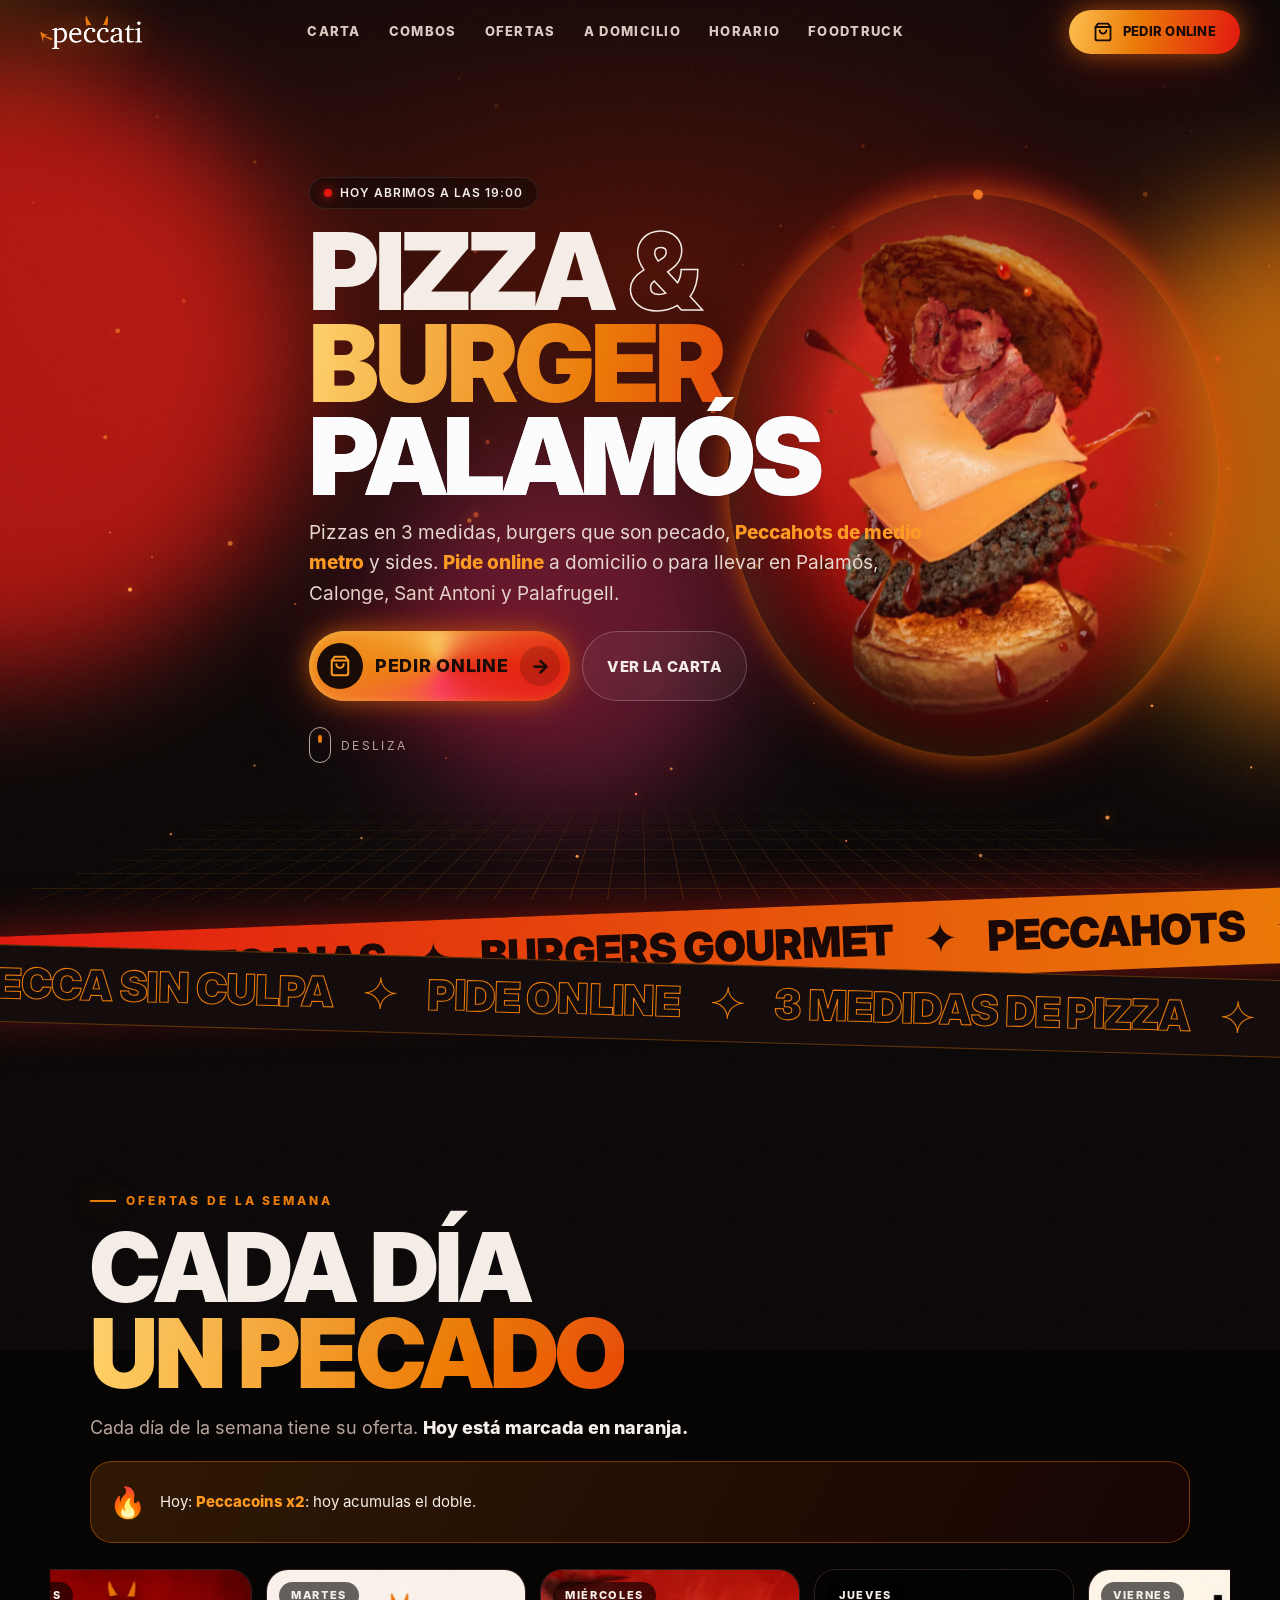
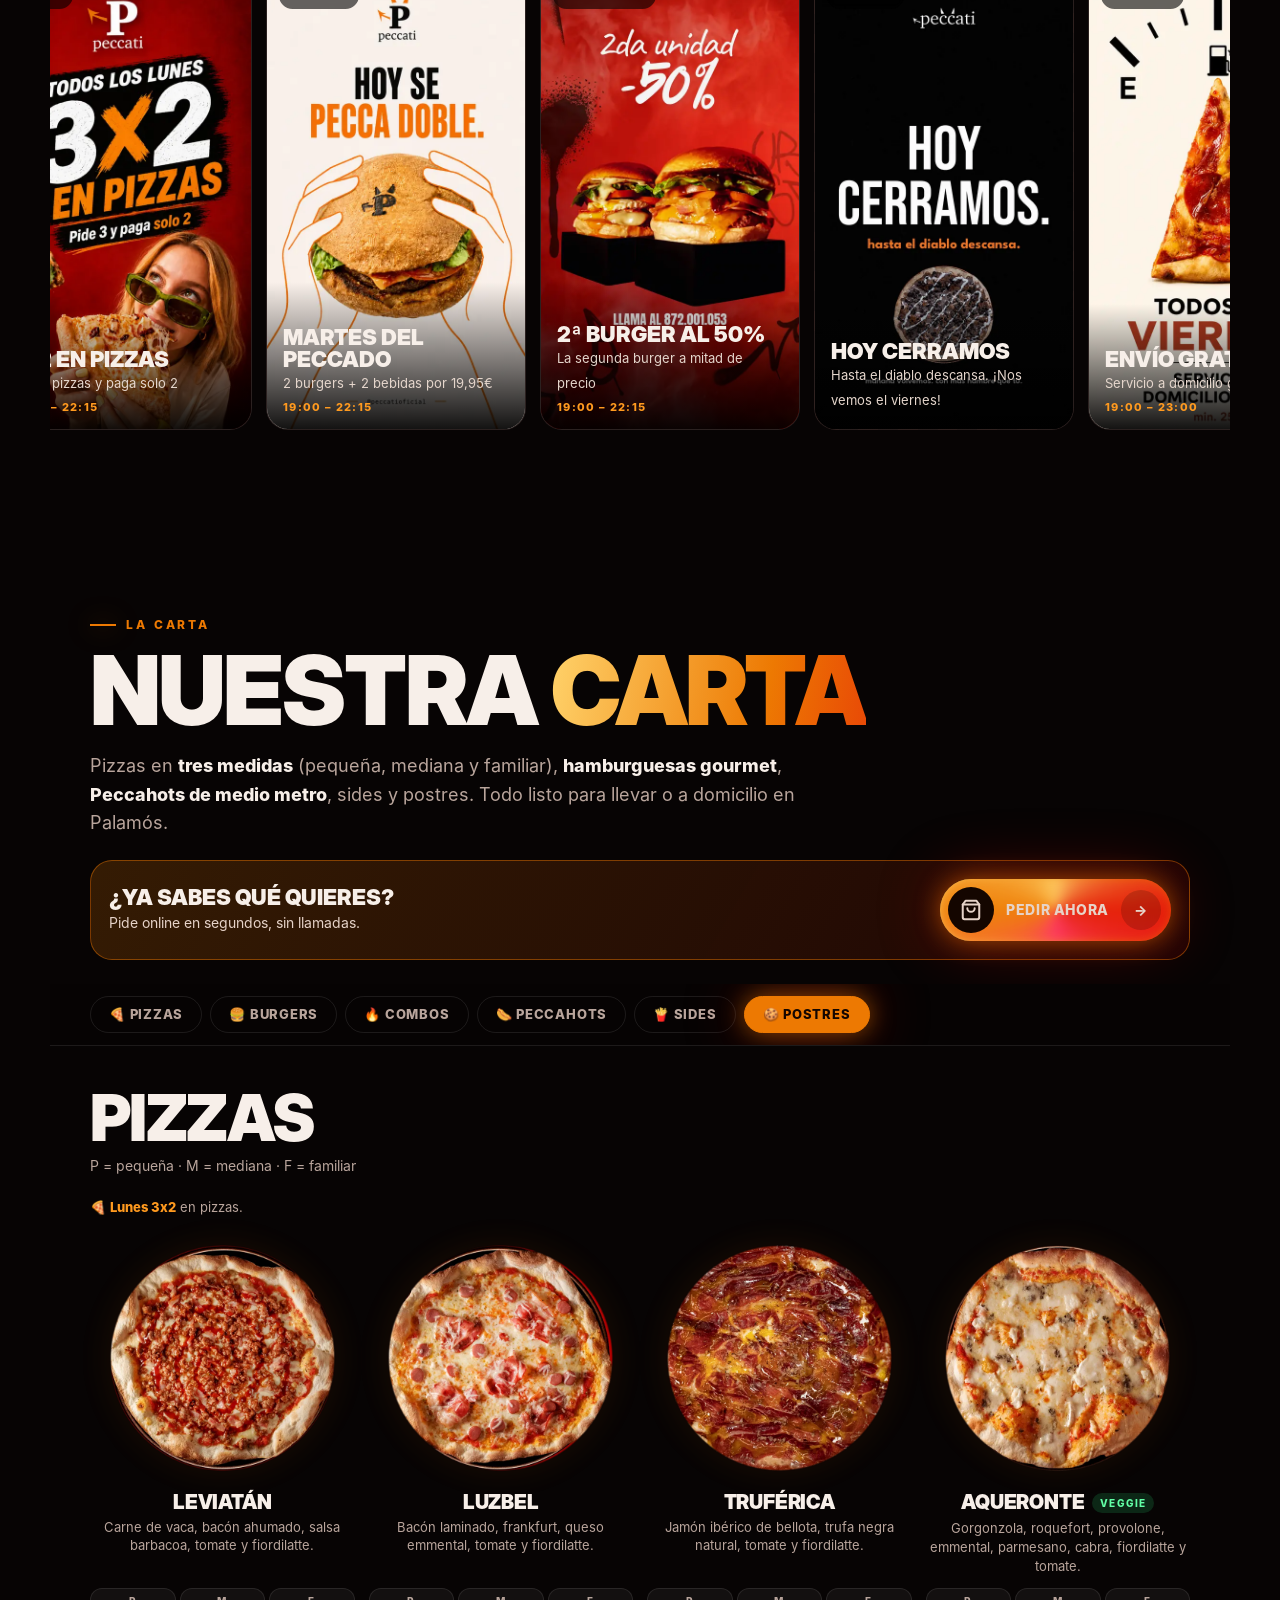
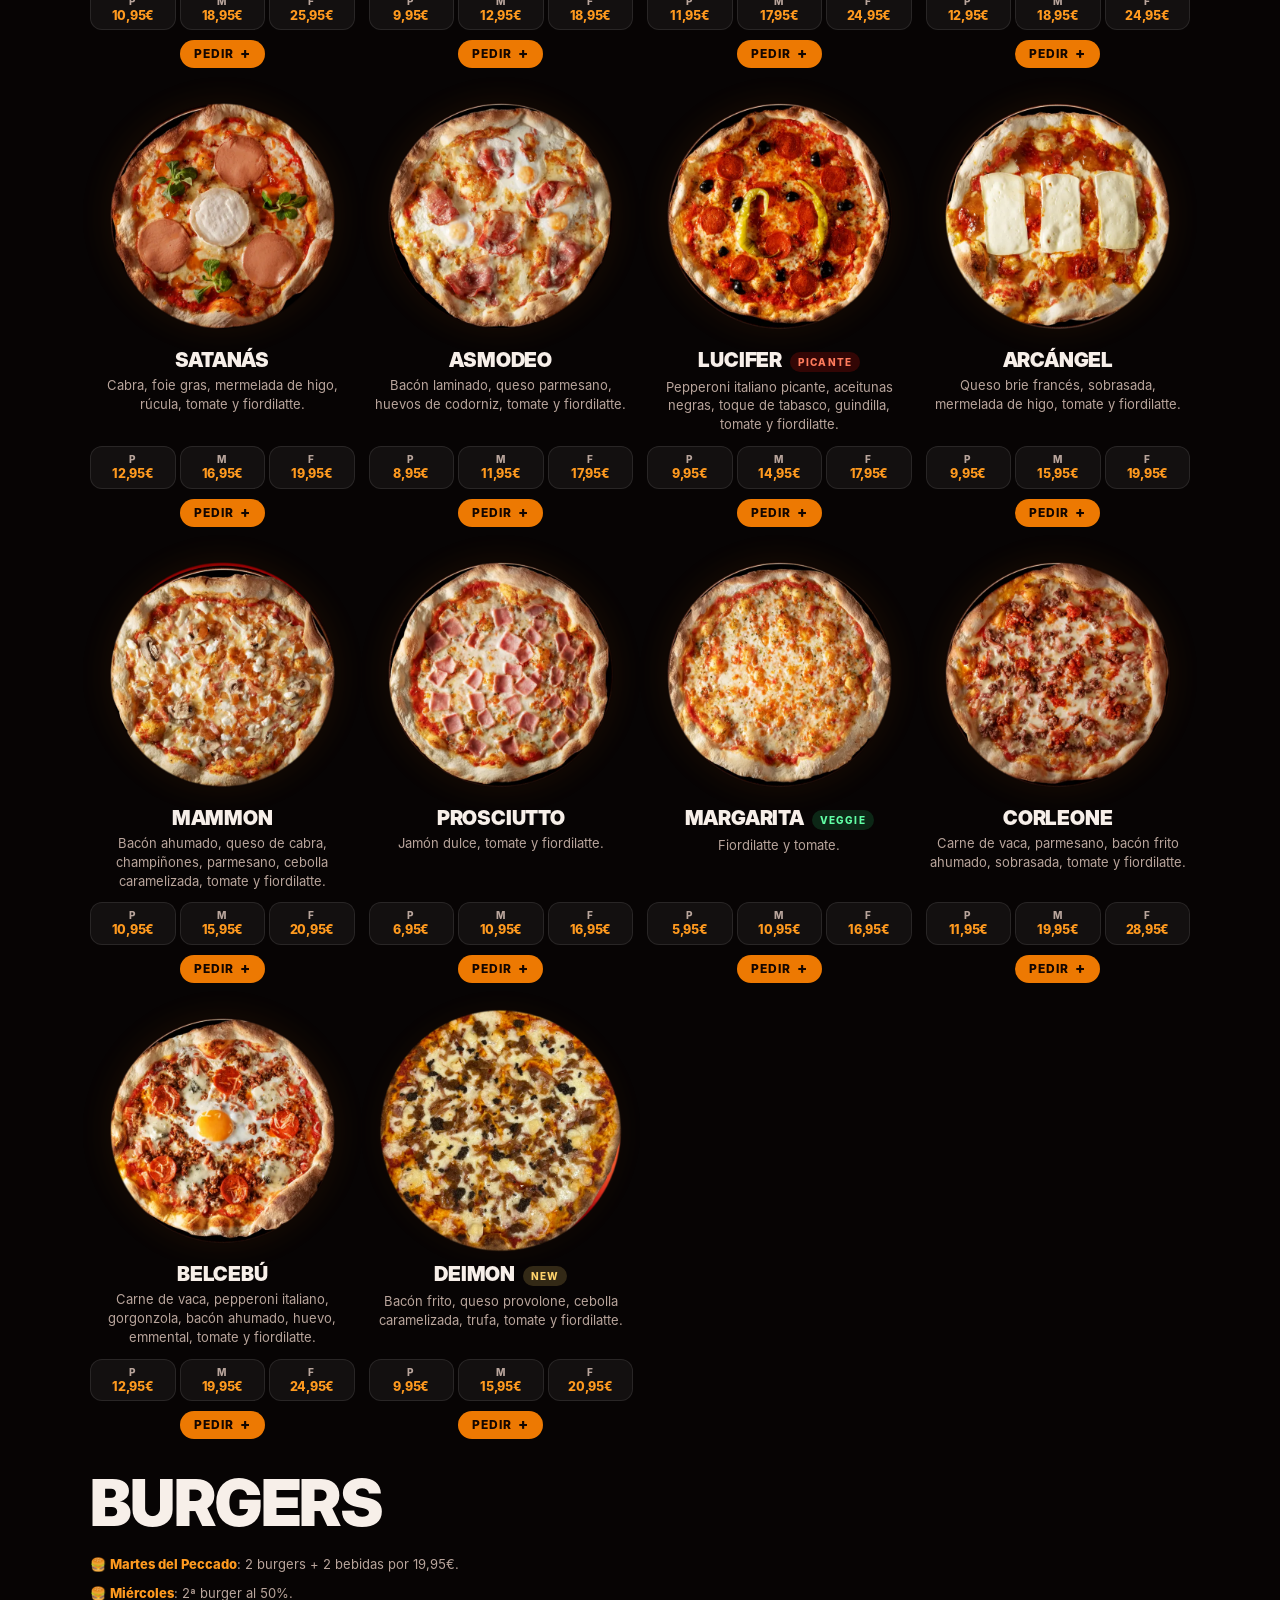
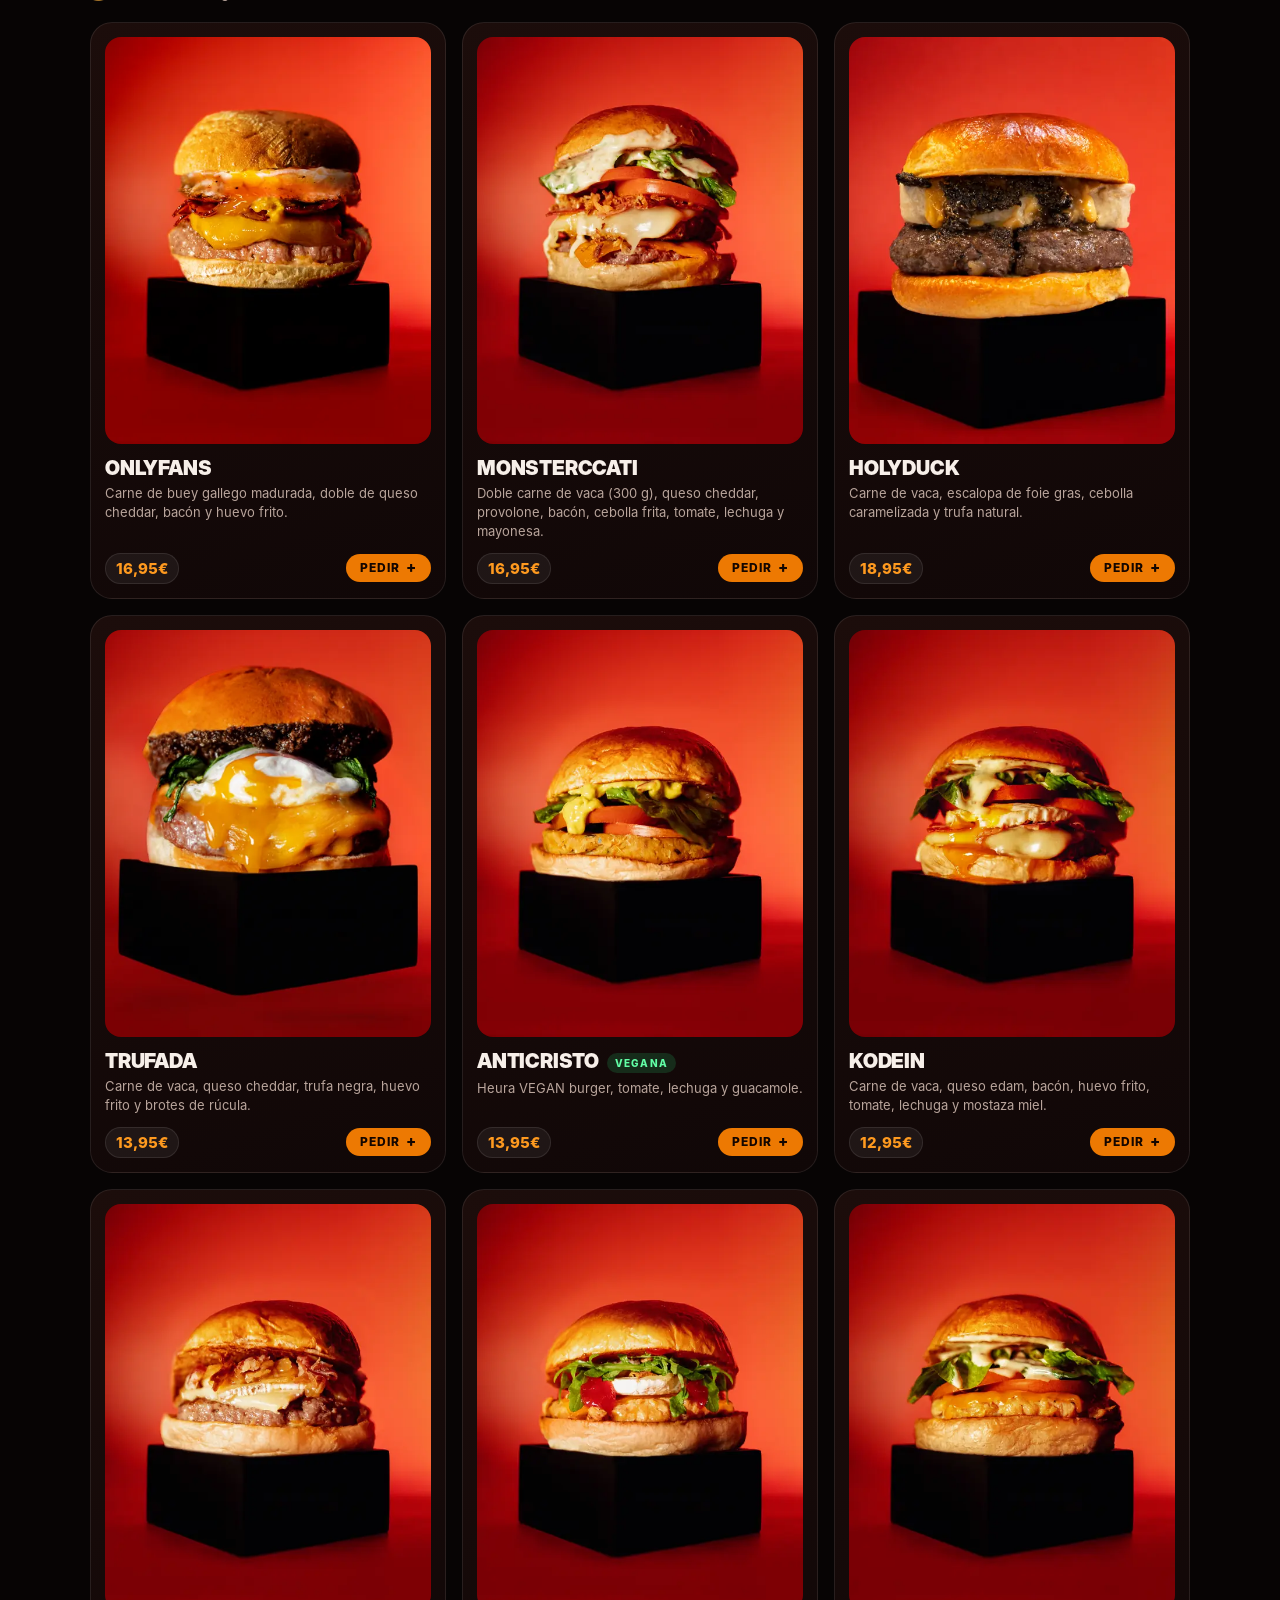
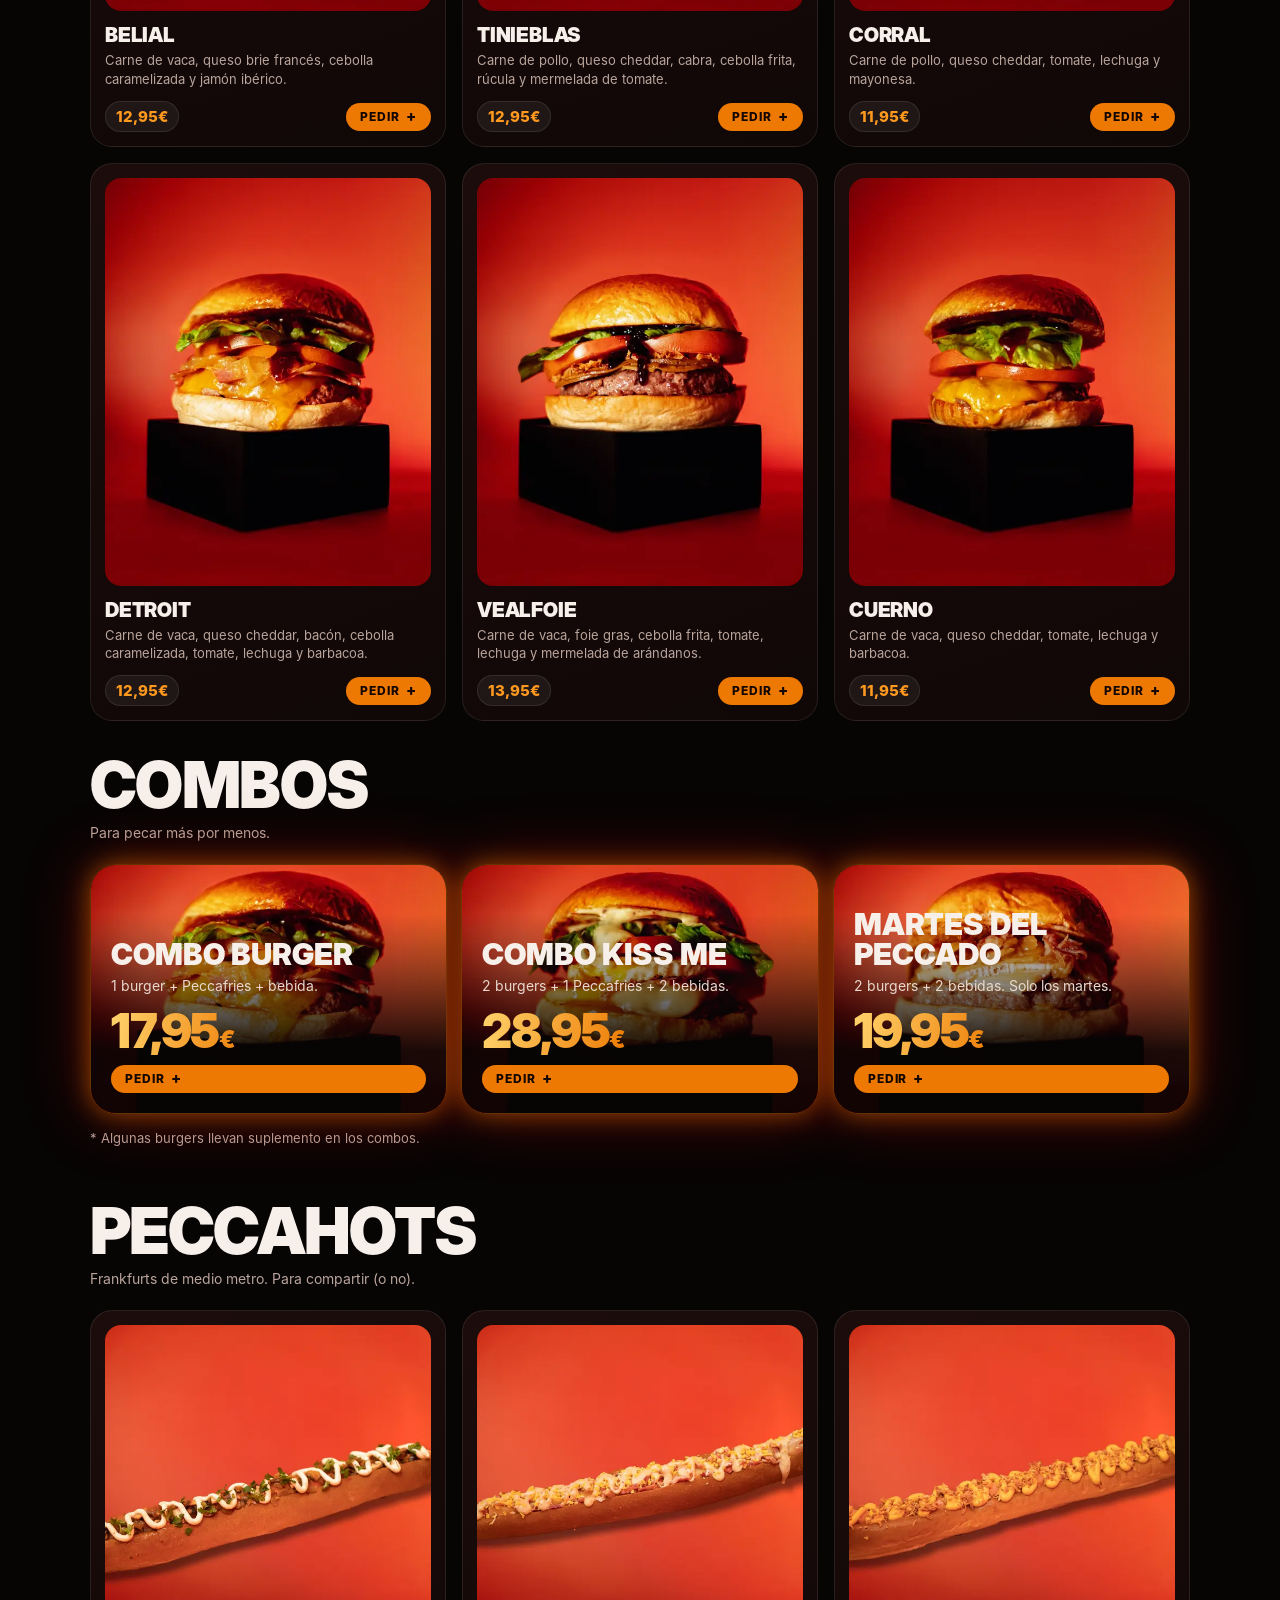
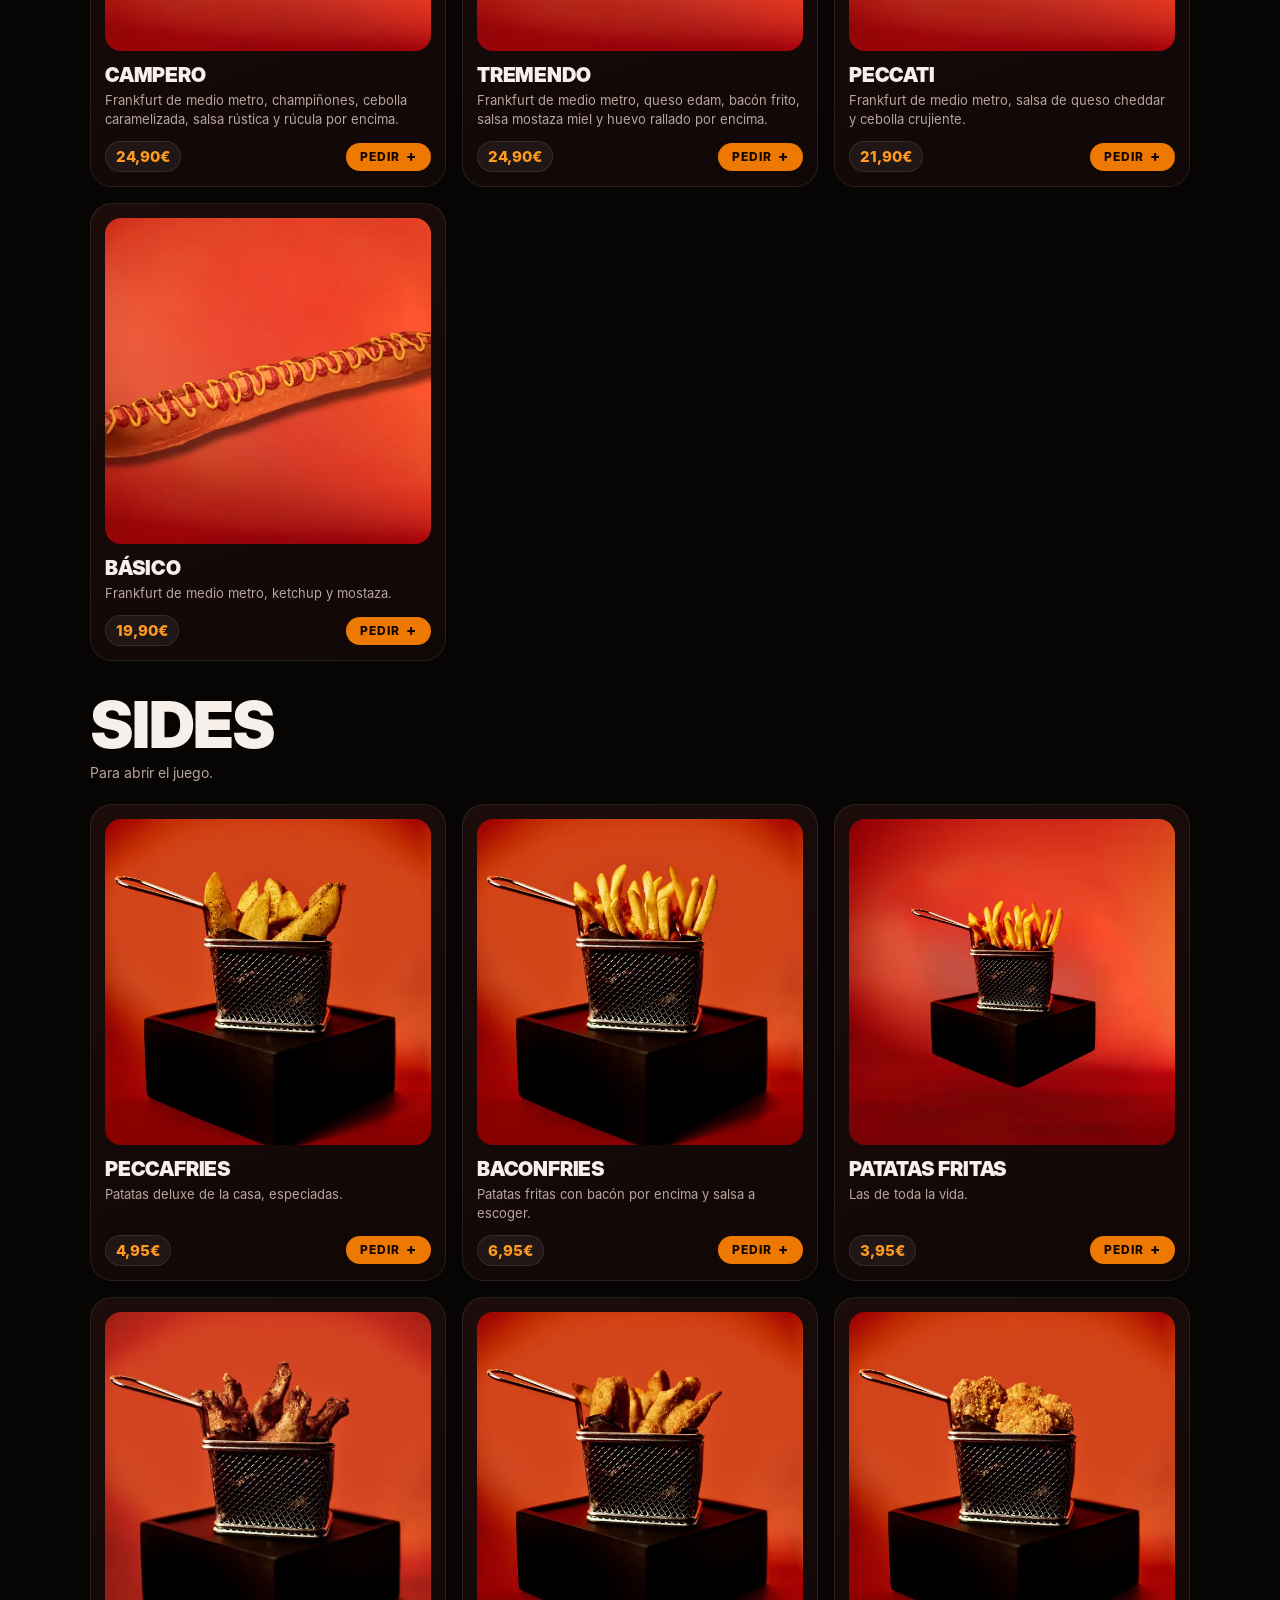
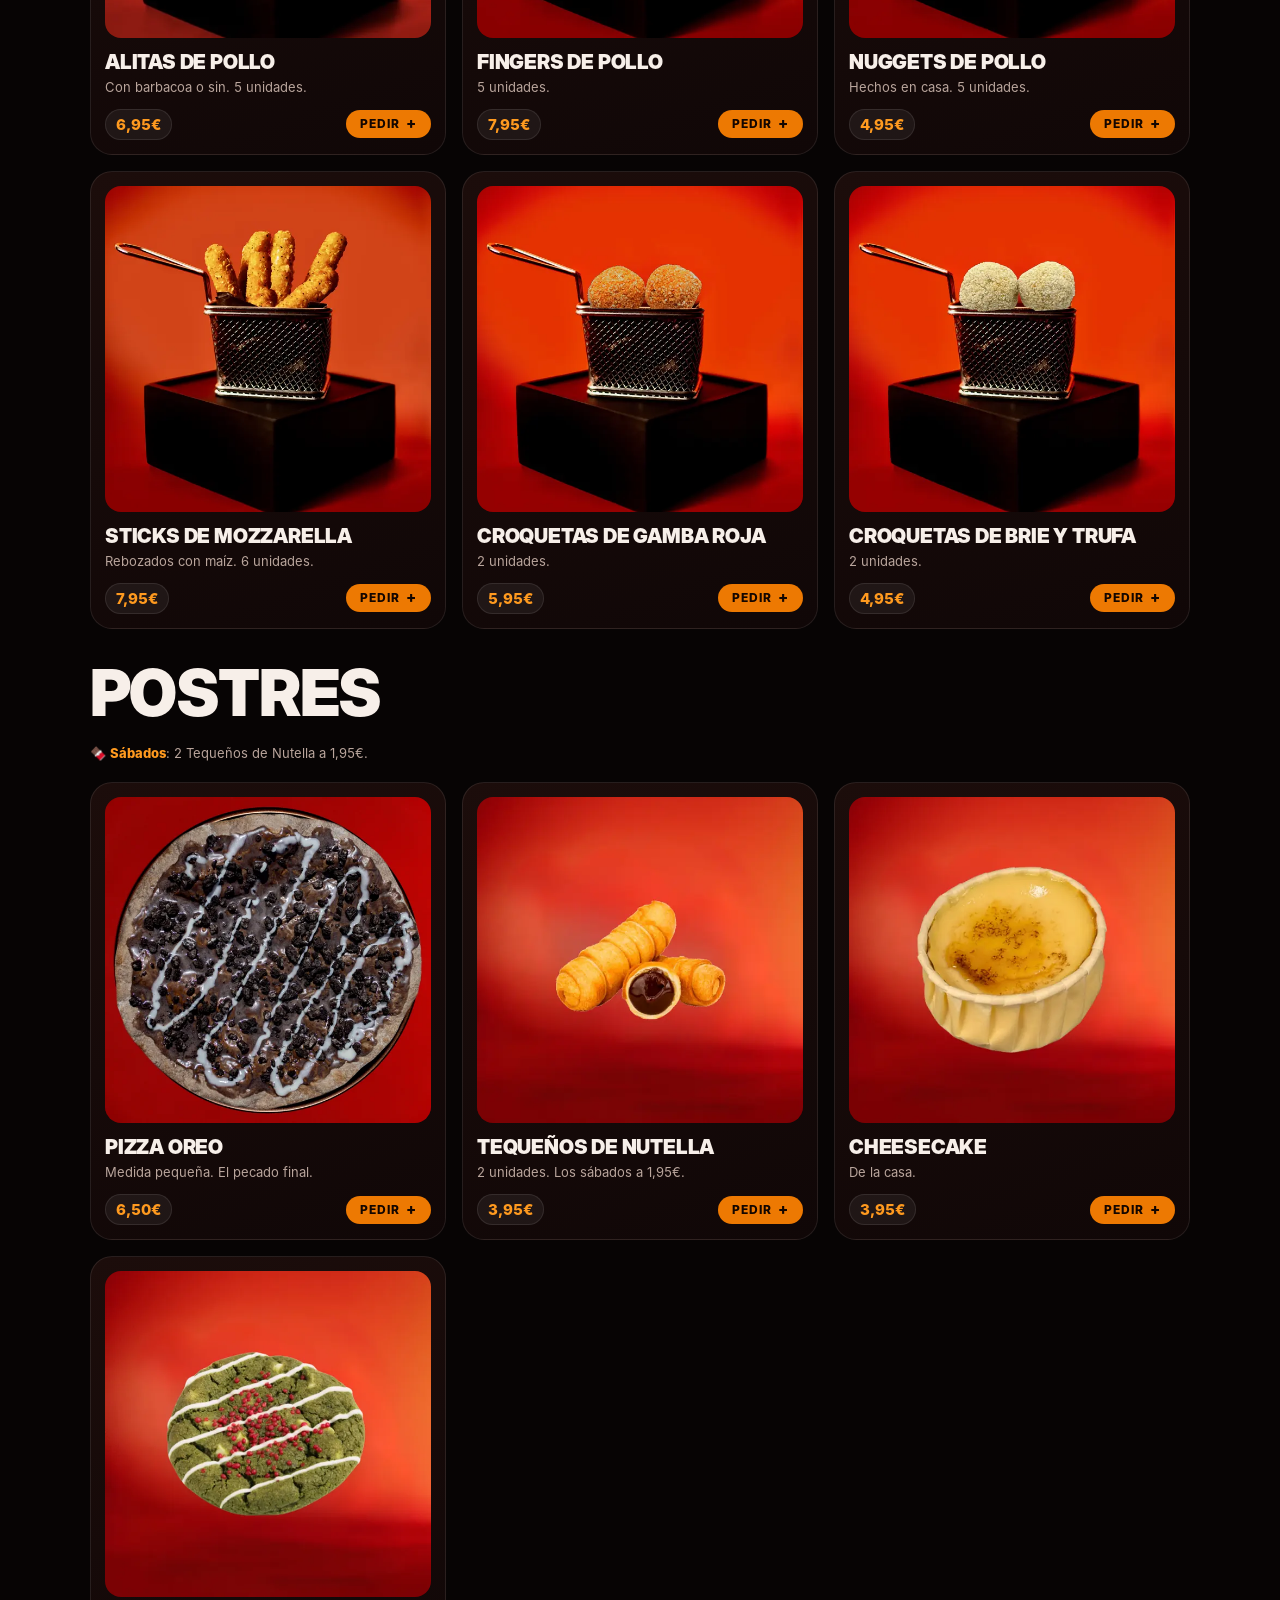
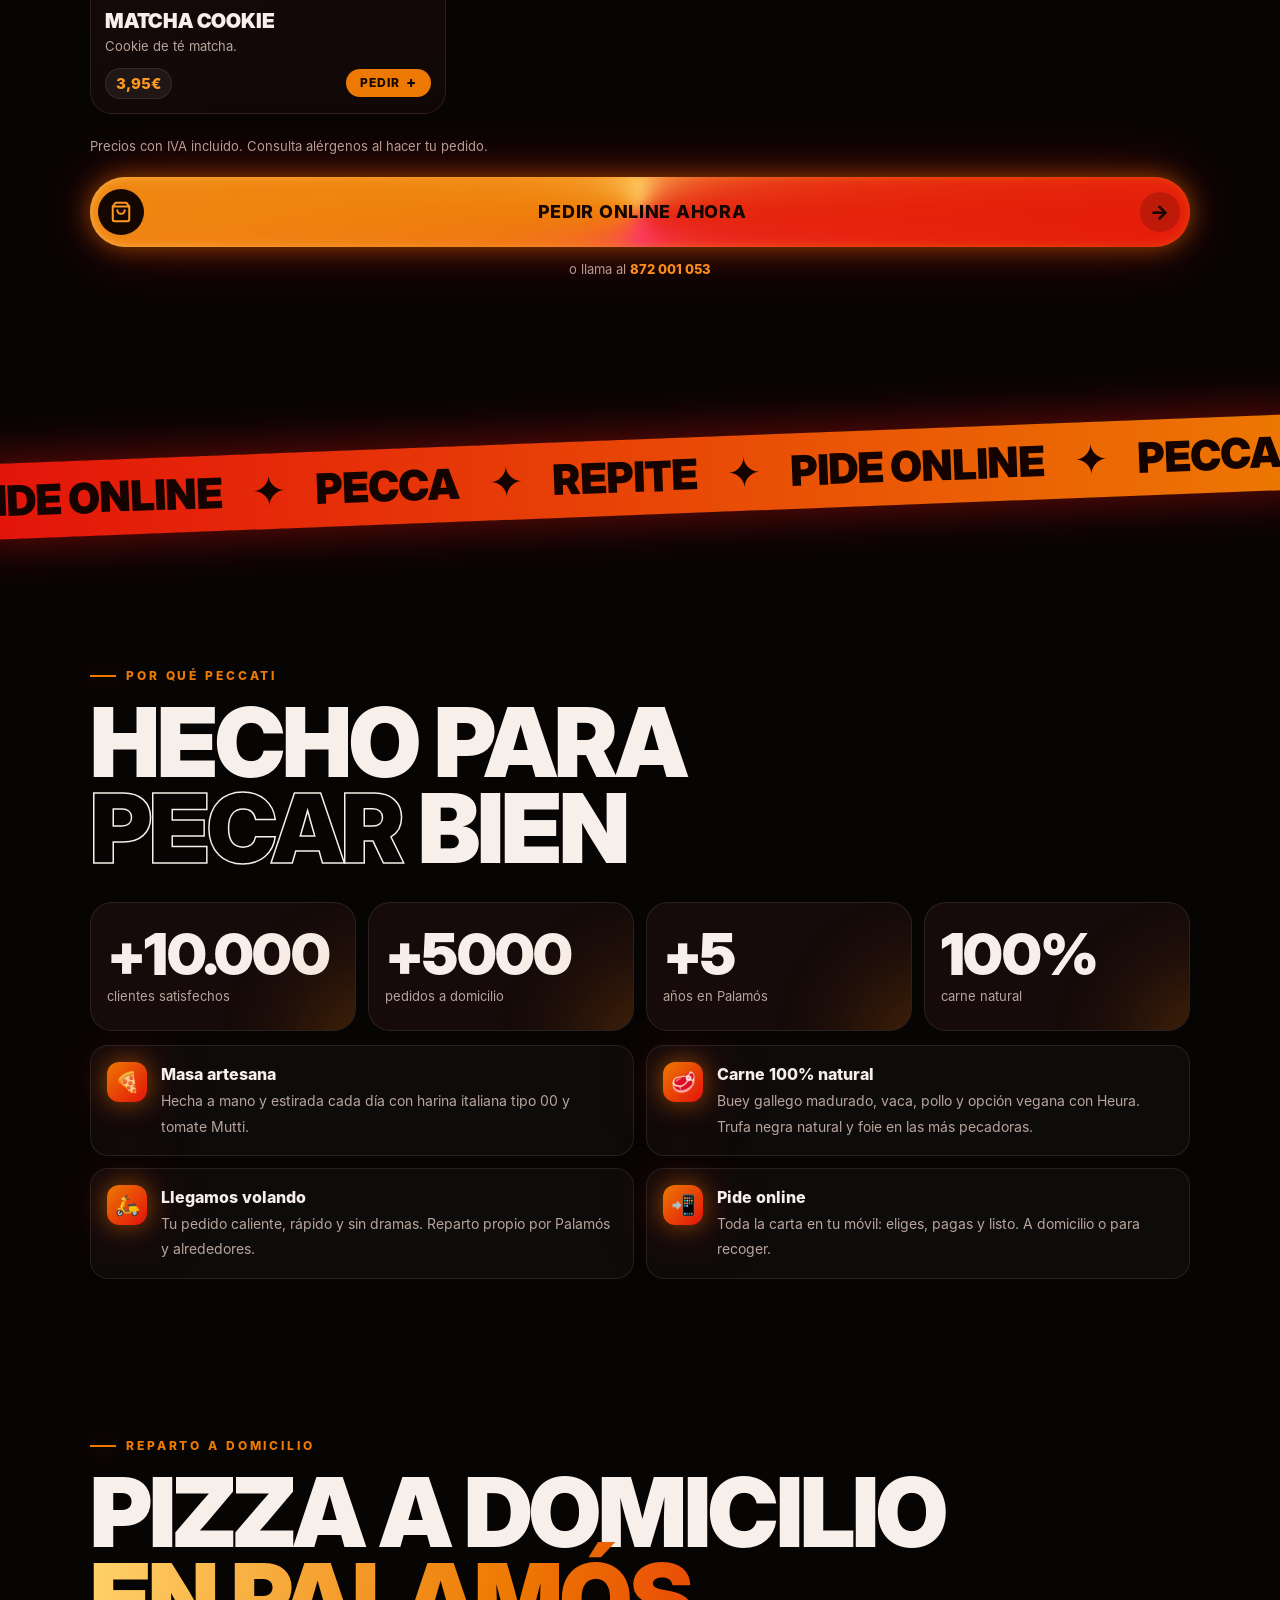
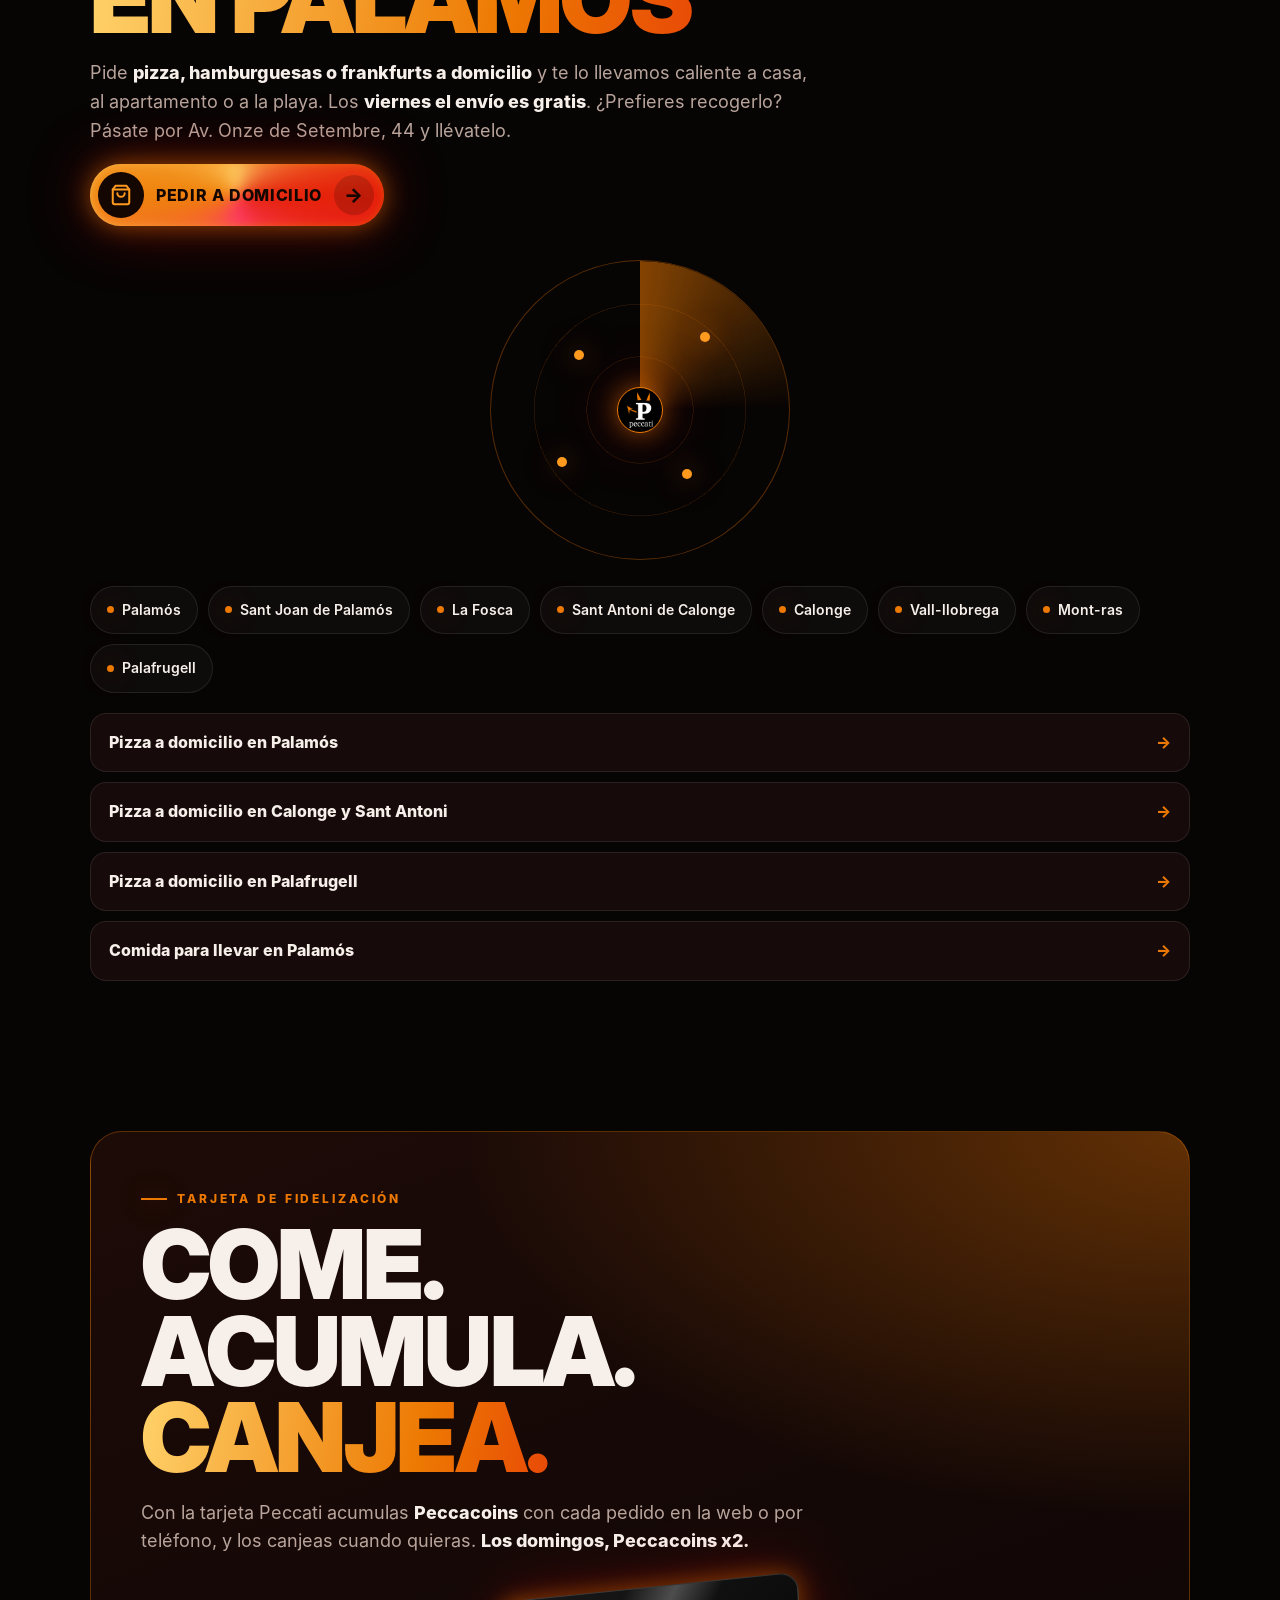
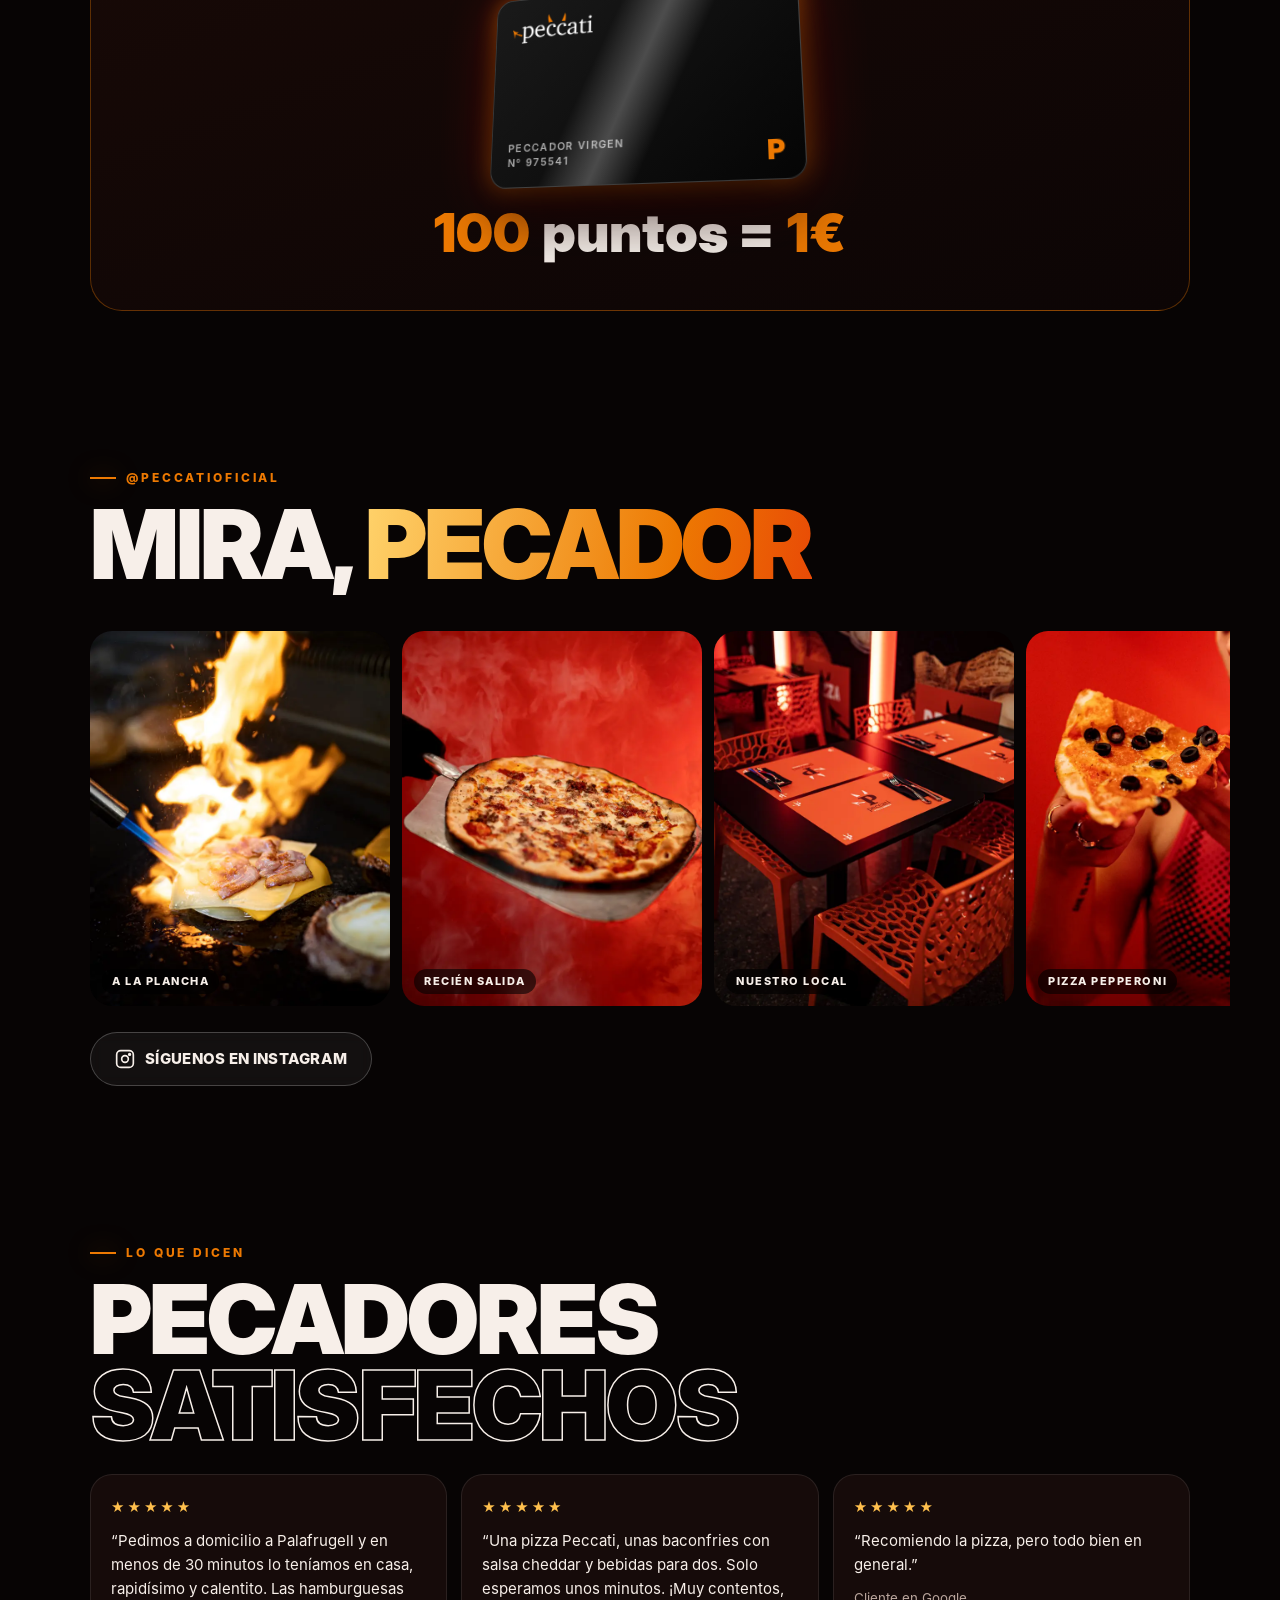
==== commit 87e6b4af: "Add files via upload" ====
--- a/index.html
+++ b/index.html
@@ -29,8 +29,8 @@
 <link rel="preload" href="/assets/fonts/display-black.woff" as="font" type="font/woff" crossorigin>
 <link rel="preload" as="image" href="/img/galeria/hero.webp" fetchpriority="high">
 <link rel="stylesheet" href="/assets/css/style.css?v=5">
-<script type="application/ld+json">{"@context":"https://schema.org","@graph":[{"@type":["Restaurant","FastFoodRestaurant"],"@id":"https://www.peccati.es/#restaurant","name":"Peccati Pizza & Burger","alternateName":["Peccati","Peccati Palamós","Pizzeria Peccati"],"description":"Pizzería y hamburguesería en Palamós. Pizzas en tres medidas, hamburguesas gourmet, Peccahots (frankfurts de medio metro) y sides. Pedidos online, a domicilio y para llevar en Palamós, Calonge, Sant Antoni, Vall-llobrega, Mont-ras y Palafrugell.","url":"https://www.peccati.es/","telephone":"+34872001053","email":"info@peccati.es","image":["https://www.peccati.es/img/brand/og-peccati.jpg","https://www.peccati.es/img/galeria/hero.webp","https://www.peccati.es/img/galeria/7408.webp"],"logo":"https://www.peccati.es/img/brand/logo-stack.png","priceRange":"€€","servesCuisine":["Pizza","Hamburguesas","Hot dogs","Comida americana","Comida italiana"],"address":{"@type":"PostalAddress","streetAddress":"Avinguda Onze de Setembre, 44","addressLocality":"Palamós","postalCode":"17230","addressRegion":"Girona","addressCountry":"ES"},"hasMap":"https://www.google.com/maps/search/?api=1&query=Peccati+Pizza+%26+Burger+Av.+Onze+de+Setembre+44+17230+Palam%C3%B3s","areaServed":[{"@type":"City","name":"Palamós"},{"@type":"City","name":"Sant Joan de Palamós"},{"@type":"City","name":"La Fosca"},{"@type":"City","name":"Sant Antoni de Calonge"},{"@type":"City","name":"Calonge"},{"@type":"City","name":"Vall-llobrega"},{"@type":"City","name":"Mont-ras"},{"@type":"City","name":"Palafrugell"}],"openingHoursSpecification":[{"@type":"OpeningHoursSpecification","dayOfWeek":["Monday","Tuesday","Wednesday"],"opens":"19:00","closes":"22:15"},{"@type":"OpeningHoursSpecification","dayOfWeek":["Friday","Saturday"],"opens":"19:00","closes":"23:00"},{"@type":"OpeningHoursSpecification","dayOfWeek":["Sunday"],"opens":"19:00","closes":"22:30"}],"acceptsReservations":"False","currenciesAccepted":"EUR","sameAs":["https://www.instagram.com/peccatioficial/","https://www.just-eat.es/restaurants-peccati-pizza-burger-palamos","https://www.tripadvisor.com/Restaurant_Review-g663680-d27344027-Reviews-Peccati_Pizza_burger-Palamos_Province_of_Girona_Catalonia.html"],"potentialAction":{"@type":"OrderAction","target":{"@type":"EntryPoint","urlTemplate":"https://peccati-pizza-burger.kivly.store/menu/6a0c73a825fbab1417b7fc30?tab=carta","inLanguage":"es","actionPlatform":["http://schema.org/MobileWebPlatform","http://schema.org/DesktopWebPlatform"]},"deliveryMethod":["http://purl.org/goodrelations/v1#DeliveryModeOwnFleet","http://purl.org/goodrelations/v1#DeliveryModePickUp"]},"hasMenu":{"@type":"Menu","name":"Carta Peccati Pizza & Burger","url":"https://www.peccati.es/#carta","inLanguage":"es","hasMenuSection":[{"@type":"MenuSection","name":"Pizzas","description":"Tres medidas: pequeña, mediana y familiar","hasMenuItem":[{"@type":"MenuItem","name":"Pizza Leviatán","description":"Carne de vaca, bacón ahumado, salsa barbacoa, tomate y fiordilatte.","offers":[{"@type":"Offer","price":"10.95","priceCurrency":"EUR","name":"Pequeña"},{"@type":"Offer","price":"18.95","priceCurrency":"EUR","name":"Mediana"},{"@type":"Offer","price":"25.95","priceCurrency":"EUR","name":"Familiar"}]},{"@type":"MenuItem","name":"Pizza Luzbel","description":"Bacón laminado, frankfurt, queso emmental, tomate y fiordilatte.","offers":[{"@type":"Offer","price":"9.95","priceCurrency":"EUR","name":"Pequeña"},{"@type":"Offer","price":"12.95","priceCurrency":"EUR","name":"Mediana"},{"@type":"Offer","price":"18.95","priceCurrency":"EUR","name":"Familiar"}]},{"@type":"MenuItem","name":"Pizza Truférica","description":"Jamón ibérico de bellota, trufa negra natural, tomate y fiordilatte.","offers":[{"@type":"Offer","price":"11.95","priceCurrency":"EUR","name":"Pequeña"},{"@type":"Offer","price":"17.95","priceCurrency":"EUR","name":"Mediana"},{"@type":"Offer","price":"24.95","priceCurrency":"EUR","name":"Familiar"}]},{"@type":"MenuItem","name":"Pizza Aqueronte","description":"Gorgonzola, roquefort, provolone, emmental, parmesano, cabra, fiordilatte y tomate.","offers":[{"@type":"Offer","price":"12.95","priceCurrency":"EUR","name":"Pequeña"},{"@type":"Offer","price":"18.95","priceCurrency":"EUR","name":"Mediana"},{"@type":"Offer","price":"24.95","priceCurrency":"EUR","name":"Familiar"}]},{"@type":"MenuItem","name":"Pizza Satanás","description":"Cabra, foie gras, mermelada de higo, rúcula, tomate y fiordilatte.","offers":[{"@type":"Offer","price":"12.95","priceCurrency":"EUR","name":"Pequeña"},{"@type":"Offer","price":"16.95","priceCurrency":"EUR","name":"Mediana"},{"@type":"Offer","price":"19.95","priceCurrency":"EUR","name":"Familiar"}]},{"@type":"MenuItem","name":"Pizza Asmodeo","description":"Bacón laminado, queso parmesano, huevos de codorniz, tomate y fiordilatte.","offers":[{"@type":"Offer","price":"8.95","priceCurrency":"EUR","name":"Pequeña"},{"@type":"Offer","price":"11.95","priceCurrency":"EUR","name":"Mediana"},{"@type":"Offer","price":"17.95","priceCurrency":"EUR","name":"Familiar"}]},{"@type":"MenuItem","name":"Pizza Lucifer","description":"Pepperoni italiano picante, aceitunas negras, toque de tabasco, guindilla, tomate y fiordilatte.","offers":[{"@type":"Offer","price":"9.95","priceCurrency":"EUR","name":"Pequeña"},{"@type":"Offer","price":"14.95","priceCurrency":"EUR","name":"Mediana"},{"@type":"Offer","price":"17.95","priceCurrency":"EUR","name":"Familiar"}]},{"@type":"MenuItem","name":"Pizza Arcángel","description":"Queso brie francés, sobrasada, mermelada de higo, tomate y fiordilatte.","offers":[{"@type":"Offer","price":"9.95","priceCurrency":"EUR","name":"Pequeña"},{"@type":"Offer","price":"15.95","priceCurrency":"EUR","name":"Mediana"},{"@type":"Offer","price":"19.95","priceCurrency":"EUR","name":"Familiar"}]},{"@type":"MenuItem","name":"Pizza Mammon","description":"Bacón ahumado, queso de cabra, champiñones, parmesano, cebolla caramelizada, tomate y fiordilatte.","offers":[{"@type":"Offer","price":"10.95","priceCurrency":"EUR","name":"Pequeña"},{"@type":"Offer","price":"15.95","priceCurrency":"EUR","name":"Mediana"},{"@type":"Offer","price":"20.95","priceCurrency":"EUR","name":"Familiar"}]},{"@type":"MenuItem","name":"Pizza Prosciutto","description":"Jamón dulce, tomate y fiordilatte.","offers":[{"@type":"Offer","price":"6.95","priceCurrency":"EUR","name":"Pequeña"},{"@type":"Offer","price":"10.95","priceCurrency":"EUR","name":"Mediana"},{"@type":"Offer","price":"16.95","priceCurrency":"EUR","name":"Familiar"}]},{"@type":"MenuItem","name":"Pizza Margarita","description":"Fiordilatte y tomate.","offers":[{"@type":"Offer","price":"5.95","priceCurrency":"EUR","name":"Pequeña"},{"@type":"Offer","price":"10.95","priceCurrency":"EUR","name":"Mediana"},{"@type":"Offer","price":"16.95","priceCurrency":"EUR","name":"Familiar"}]},{"@type":"MenuItem","name":"Pizza Corleone","description":"Carne de vaca, parmesano, bacón frito ahumado, sobrasada, tomate y fiordilatte.","offers":[{"@type":"Offer","price":"11.95","priceCurrency":"EUR","name":"Pequeña"},{"@type":"Offer","price":"19.95","priceCurrency":"EUR","name":"Mediana"},{"@type":"Offer","price":"28.95","priceCurrency":"EUR","name":"Familiar"}]},{"@type":"MenuItem","name":"Pizza Belcebú","description":"Carne de vaca, pepperoni italiano, gorgonzola, bacón ahumado, huevo, emmental, tomate y fiordilatte.","offers":[{"@type":"Offer","price":"12.95","priceCurrency":"EUR","name":"Pequeña"},{"@type":"Offer","price":"19.95","priceCurrency":"EUR","name":"Mediana"},{"@type":"Offer","price":"24.95","priceCurrency":"EUR","name":"Familiar"}]},{"@type":"MenuItem","name":"Pizza Deimon","description":"Bacón frito, queso provolone, cebolla caramelizada, trufa, tomate y fiordilatte.","offers":[{"@type":"Offer","price":"9.95","priceCurrency":"EUR","name":"Pequeña"},{"@type":"Offer","price":"15.95","priceCurrency":"EUR","name":"Mediana"},{"@type":"Offer","price":"20.95","priceCurrency":"EUR","name":"Familiar"}]}]},{"@type":"MenuSection","name":"Hamburguesas","hasMenuItem":[{"@type":"MenuItem","name":"Burger Onlyfans","description":"Carne de buey gallego madurada, doble de queso cheddar, bacón y huevo frito.","offers":{"@type":"Offer","price":"16.95","priceCurrency":"EUR"}},{"@type":"MenuItem","name":"Burger Monsterccati","description":"Doble carne de vaca (300 g), queso cheddar, provolone, bacón, cebolla frita, tomate, lechuga y mayonesa.","offers":{"@type":"Offer","price":"16.95","priceCurrency":"EUR"}},{"@type":"MenuItem","name":"Burger HolyDuck","description":"Carne de vaca, escalopa de foie gras, cebolla caramelizada y trufa natural.","offers":{"@type":"Offer","price":"18.95","priceCurrency":"EUR"}},{"@type":"MenuItem","name":"Burger Trufada","description":"Carne de vaca, queso cheddar, trufa negra, huevo frito y brotes de rúcula.","offers":{"@type":"Offer","price":"13.95","priceCurrency":"EUR"}},{"@type":"MenuItem","name":"Burger Anticristo","description":"Heura VEGAN burger, tomate, lechuga y guacamole.","offers":{"@type":"Offer","price":"13.95","priceCurrency":"EUR"},"suitableForDiet":"https://schema.org/VeganDiet"},{"@type":"MenuItem","name":"Burger Kodein","description":"Carne de vaca, queso edam, bacón, huevo frito, tomate, lechuga y mostaza miel.","offers":{"@type":"Offer","price":"12.95","priceCurrency":"EUR"}},{"@type":"MenuItem","name":"Burger Belial","description":"Carne de vaca, queso brie francés, cebolla caramelizada y jamón ibérico.","offers":{"@type":"Offer","price":"12.95","priceCurrency":"EUR"}},{"@type":"MenuItem","name":"Burger Tinieblas","description":"Carne de pollo, queso cheddar, cabra, cebolla frita, rúcula y mermelada de tomate.","offers":{"@type":"Offer","price":"12.95","priceCurrency":"EUR"}},{"@type":"MenuItem","name":"Burger Corral","description":"Carne de pollo, queso cheddar, tomate, lechuga y mayonesa.","offers":{"@type":"Offer","price":"11.95","priceCurrency":"EUR"}},{"@type":"MenuItem","name":"Burger Detroit","description":"Carne de vaca, queso cheddar, bacón, cebolla caramelizada, tomate, lechuga y barbacoa.","offers":{"@type":"Offer","price":"12.95","priceCurrency":"EUR"}},{"@type":"MenuItem","name":"Burger Vealfoie","description":"Carne de vaca, foie gras, cebolla frita, tomate, lechuga y mermelada de arándanos.","offers":{"@type":"Offer","price":"13.95","priceCurrency":"EUR"}},{"@type":"MenuItem","name":"Burger Cuerno","description":"Carne de vaca, queso cheddar, tomate, lechuga y barbacoa.","offers":{"@type":"Offer","price":"11.95","priceCurrency":"EUR"}}]},{"@type":"MenuSection","name":"Combos","hasMenuItem":[{"@type":"MenuItem","name":"Combo Burger","description":"1 burger + Peccafries + bebida.","offers":{"@type":"Offer","price":"17.95","priceCurrency":"EUR"}},{"@type":"MenuItem","name":"Combo Kiss Me","description":"2 burgers + 1 Peccafries + 2 bebidas.","offers":{"@type":"Offer","price":"28.95","priceCurrency":"EUR"}},{"@type":"MenuItem","name":"Martes del Peccado","description":"2 burgers + 2 bebidas. Solo los martes.","offers":{"@type":"Offer","price":"19.95","priceCurrency":"EUR"}}]},{"@type":"MenuSection","name":"Peccahots (frankfurts de medio metro)","hasMenuItem":[{"@type":"MenuItem","name":"Peccahot Campero","description":"Frankfurt de medio metro, champiñones, cebolla caramelizada, salsa rústica y rúcula por encima.","offers":{"@type":"Offer","price":"24.90","priceCurrency":"EUR"}},{"@type":"MenuItem","name":"Peccahot Tremendo","description":"Frankfurt de medio metro, queso edam, bacón frito, salsa mostaza miel y huevo rallado por encima.","offers":{"@type":"Offer","price":"24.90","priceCurrency":"EUR"}},{"@type":"MenuItem","name":"Peccahot Peccati","description":"Frankfurt de medio metro, salsa de queso cheddar y cebolla crujiente.","offers":{"@type":"Offer","price":"21.90","priceCurrency":"EUR"}},{"@type":"MenuItem","name":"Peccahot Básico","description":"Frankfurt de medio metro, ketchup y mostaza.","offers":{"@type":"Offer","price":"19.90","priceCurrency":"EUR"}}]},{"@type":"MenuSection","name":"Sides","hasMenuItem":[{"@type":"MenuItem","name":"Peccafries","description":"Patatas deluxe de la casa, especiadas.","offers":{"@type":"Offer","price":"4.95","priceCurrency":"EUR"}},{"@type":"MenuItem","name":"Baconfries","description":"Patatas fritas con bacón por encima y salsa a escoger.","offers":{"@type":"Offer","price":"6.95","priceCurrency":"EUR"}},{"@type":"MenuItem","name":"Patatas fritas","description":"Las de toda la vida.","offers":{"@type":"Offer","price":"3.95","priceCurrency":"EUR"}},{"@type":"MenuItem","name":"Alitas de pollo","description":"Con barbacoa o sin. 5 unidades.","offers":{"@type":"Offer","price":"6.95","priceCurrency":"EUR"}},{"@type":"MenuItem","name":"Fingers de pollo","description":"5 unidades.","offers":{"@type":"Offer","price":"7.95","priceCurrency":"EUR"}},{"@type":"MenuItem","name":"Nuggets de pollo","description":"Hechos en casa. 5 unidades.","offers":{"@type":"Offer","price":"4.95","priceCurrency":"EUR"}},{"@type":"MenuItem","name":"Sticks de mozzarella","description":"Rebozados con maíz. 6 unidades.","offers":{"@type":"Offer","price":"7.95","priceCurrency":"EUR"}},{"@type":"MenuItem","name":"Croquetas de gamba roja","description":"2 unidades.","offers":{"@type":"Offer","price":"5.95","priceCurrency":"EUR"}},{"@type":"MenuItem","name":"Croquetas de brie y trufa","description":"2 unidades.","offers":{"@type":"Offer","price":"4.95","priceCurrency":"EUR"}}]},{"@type":"MenuSection","name":"Postres","hasMenuItem":[{"@type":"MenuItem","name":"Pizza Oreo","description":"Medida pequeña. El pecado final.","offers":{"@type":"Offer","price":"6.50","priceCurrency":"EUR"}},{"@type":"MenuItem","name":"Tequeños de Nutella","description":"2 unidades.","offers":{"@type":"Offer","price":"3.95","priceCurrency":"EUR"}},{"@type":"MenuItem","name":"Cheesecake","description":"De la casa.","offers":{"@type":"Offer","price":"3.95","priceCurrency":"EUR"}},{"@type":"MenuItem","name":"Matcha Cookie","description":"Los sábados a 1,95€.","offers":{"@type":"Offer","price":"3.95","priceCurrency":"EUR"}}]}]}},{"@type":"WebSite","@id":"https://www.peccati.es/#web","url":"https://www.peccati.es/","name":"Peccati Pizza & Burger","inLanguage":"es-ES","publisher":{"@id":"https://www.peccati.es/#restaurant"}}]}</script>
-<script type="application/ld+json">{"@context":"https://schema.org","@type":"FAQPage","mainEntity":[{"@type":"Question","name":"¿Hacéis pizza y hamburguesas a domicilio en Palamós?","acceptedAnswer":{"@type":"Answer","text":"Sí. En Peccati Pizza & Burger llevamos pizzas, hamburguesas, Peccahots (frankfurts de medio metro) y sides a domicilio en Palamós y alrededores. Pide online en nuestra web o llamando al 872 001 053."}},{"@type":"Question","name":"¿Cómo puedo pedir online?","acceptedAnswer":{"@type":"Answer","text":"Pulsa el botón «Pedir online» de esta web: verás toda la carta, eliges y pagas en un momento. También puedes llamarnos."}},{"@type":"Question","name":"¿A qué zonas hacéis reparto a domicilio?","acceptedAnswer":{"@type":"Answer","text":"Repartimos en Palamós, Sant Joan de Palamós, La Fosca, Sant Antoni de Calonge, Calonge, Vall-llobrega, Mont-ras y Palafrugell. Si no estás seguro de si llegamos a tu calle, llámanos y te lo confirmamos."}},{"@type":"Question","name":"¿Cuál es el horario de Peccati?","acceptedAnswer":{"@type":"Answer","text":"Lunes, martes y miércoles de 19:00 a 22:15. Jueves cerrado. Viernes y sábado de 19:00 a 23:00. Domingo de 19:00 a 22:30."}},{"@type":"Question","name":"¿Puedo pedir para llevar y recoger en el local?","acceptedAnswer":{"@type":"Answer","text":"Claro. Pide online o por teléfono (872 001 053) y pásate a recogerlo por Av. Onze de Setembre, 44, Palamós."}},{"@type":"Question","name":"¿Qué tamaños de pizza tenéis?","acceptedAnswer":{"@type":"Answer","text":"Todas nuestras pizzas tienen tres medidas: pequeña, mediana y familiar."}},{"@type":"Question","name":"¿Tenéis opciones vegetarianas o veganas?","acceptedAnswer":{"@type":"Answer","text":"Sí: la burger Anticristo es vegana (Heura VEGAN con guacamole) y tenemos pizzas vegetarianas como la Margarita o la Aqueronte de quesos."}},{"@type":"Question","name":"¿Qué ofertas tenéis cada día?","acceptedAnswer":{"@type":"Answer","text":"Lunes 3x2 en pizzas, martes «Martes del Peccado» (2 burgers + 2 bebidas por 19,95€), miércoles la 2ª burger al 50%, viernes envío gratis, sábado Matcha Cookie a 1,95€ y domingo Peccacoins x2. Los jueves cerramos."}},{"@type":"Question","name":"¿Qué son los combos?","acceptedAnswer":{"@type":"Answer","text":"Combo Burger: 1 burger + Peccafries + bebida por 17,95€. Combo Kiss Me: 2 burgers + 1 Peccafries + 2 bebidas por 28,95€. Algunas burgers llevan suplemento."}},{"@type":"Question","name":"¿Qué son los Peccacoins?","acceptedAnswer":{"@type":"Answer","text":"Es nuestra tarjeta de fidelización: por cada pedido acumulas puntos. 100 puntos = 1€ de descuento para canjear cuando quieras. Los domingos, Peccacoins x2."}}]}</script>
+<script type="application/ld+json">{"@context":"https://schema.org","@graph":[{"@type":["Restaurant","FastFoodRestaurant"],"@id":"https://www.peccati.es/#restaurant","name":"Peccati Pizza & Burger","alternateName":["Peccati","Peccati Palamós","Pizzeria Peccati"],"description":"Pizzería y hamburguesería en Palamós. Pizzas en tres medidas, hamburguesas gourmet, Peccahots (frankfurts de medio metro) y sides. Pedidos online, a domicilio y para llevar en Palamós, Calonge, Sant Antoni, Vall-llobrega, Mont-ras y Palafrugell.","url":"https://www.peccati.es/","telephone":"+34872001053","email":"info@peccati.es","image":["https://www.peccati.es/img/brand/og-peccati.jpg","https://www.peccati.es/img/galeria/hero.webp","https://www.peccati.es/img/galeria/7408.webp"],"logo":"https://www.peccati.es/img/brand/logo-stack.png","priceRange":"€€","servesCuisine":["Pizza","Hamburguesas","Hot dogs","Comida americana","Comida italiana"],"address":{"@type":"PostalAddress","streetAddress":"Avinguda Onze de Setembre, 44","addressLocality":"Palamós","postalCode":"17230","addressRegion":"Girona","addressCountry":"ES"},"hasMap":"https://www.google.com/maps/search/?api=1&query=Peccati+Pizza+%26+Burger+Av.+Onze+de+Setembre+44+17230+Palam%C3%B3s","areaServed":[{"@type":"City","name":"Palamós"},{"@type":"City","name":"Sant Joan de Palamós"},{"@type":"City","name":"La Fosca"},{"@type":"City","name":"Sant Antoni de Calonge"},{"@type":"City","name":"Calonge"},{"@type":"City","name":"Vall-llobrega"},{"@type":"City","name":"Mont-ras"},{"@type":"City","name":"Palafrugell"}],"openingHoursSpecification":[{"@type":"OpeningHoursSpecification","dayOfWeek":["Monday","Tuesday","Wednesday"],"opens":"19:00","closes":"22:15"},{"@type":"OpeningHoursSpecification","dayOfWeek":["Friday","Saturday"],"opens":"19:00","closes":"23:00"},{"@type":"OpeningHoursSpecification","dayOfWeek":["Sunday"],"opens":"19:00","closes":"22:30"}],"acceptsReservations":"False","currenciesAccepted":"EUR","sameAs":["https://www.instagram.com/peccatioficial/","https://www.just-eat.es/restaurants-peccati-pizza-burger-palamos","https://www.tripadvisor.com/Restaurant_Review-g663680-d27344027-Reviews-Peccati_Pizza_burger-Palamos_Province_of_Girona_Catalonia.html"],"potentialAction":{"@type":"OrderAction","target":{"@type":"EntryPoint","urlTemplate":"https://peccati-pizza-burger.kivly.store/menu/6a0c73a825fbab1417b7fc30?tab=carta","inLanguage":"es","actionPlatform":["http://schema.org/MobileWebPlatform","http://schema.org/DesktopWebPlatform"]},"deliveryMethod":["http://purl.org/goodrelations/v1#DeliveryModeOwnFleet","http://purl.org/goodrelations/v1#DeliveryModePickUp"]},"hasMenu":{"@type":"Menu","name":"Carta Peccati Pizza & Burger","url":"https://www.peccati.es/#carta","inLanguage":"es","hasMenuSection":[{"@type":"MenuSection","name":"Pizzas","description":"Tres medidas: pequeña, mediana y familiar","hasMenuItem":[{"@type":"MenuItem","name":"Pizza Leviatán","description":"Carne de vaca, bacón ahumado, salsa barbacoa, tomate y fiordilatte.","offers":[{"@type":"Offer","price":"10.95","priceCurrency":"EUR","name":"Pequeña"},{"@type":"Offer","price":"18.95","priceCurrency":"EUR","name":"Mediana"},{"@type":"Offer","price":"25.95","priceCurrency":"EUR","name":"Familiar"}]},{"@type":"MenuItem","name":"Pizza Luzbel","description":"Bacón laminado, frankfurt, queso emmental, tomate y fiordilatte.","offers":[{"@type":"Offer","price":"9.95","priceCurrency":"EUR","name":"Pequeña"},{"@type":"Offer","price":"12.95","priceCurrency":"EUR","name":"Mediana"},{"@type":"Offer","price":"18.95","priceCurrency":"EUR","name":"Familiar"}]},{"@type":"MenuItem","name":"Pizza Truférica","description":"Jamón ibérico de bellota, trufa negra natural, tomate y fiordilatte.","offers":[{"@type":"Offer","price":"11.95","priceCurrency":"EUR","name":"Pequeña"},{"@type":"Offer","price":"17.95","priceCurrency":"EUR","name":"Mediana"},{"@type":"Offer","price":"24.95","priceCurrency":"EUR","name":"Familiar"}]},{"@type":"MenuItem","name":"Pizza Aqueronte","description":"Gorgonzola, roquefort, provolone, emmental, parmesano, cabra, fiordilatte y tomate.","offers":[{"@type":"Offer","price":"12.95","priceCurrency":"EUR","name":"Pequeña"},{"@type":"Offer","price":"18.95","priceCurrency":"EUR","name":"Mediana"},{"@type":"Offer","price":"24.95","priceCurrency":"EUR","name":"Familiar"}]},{"@type":"MenuItem","name":"Pizza Satanás","description":"Cabra, foie gras, mermelada de higo, rúcula, tomate y fiordilatte.","offers":[{"@type":"Offer","price":"12.95","priceCurrency":"EUR","name":"Pequeña"},{"@type":"Offer","price":"16.95","priceCurrency":"EUR","name":"Mediana"},{"@type":"Offer","price":"19.95","priceCurrency":"EUR","name":"Familiar"}]},{"@type":"MenuItem","name":"Pizza Asmodeo","description":"Bacón laminado, queso parmesano, huevos de codorniz, tomate y fiordilatte.","offers":[{"@type":"Offer","price":"8.95","priceCurrency":"EUR","name":"Pequeña"},{"@type":"Offer","price":"11.95","priceCurrency":"EUR","name":"Mediana"},{"@type":"Offer","price":"17.95","priceCurrency":"EUR","name":"Familiar"}]},{"@type":"MenuItem","name":"Pizza Lucifer","description":"Pepperoni italiano picante, aceitunas negras, toque de tabasco, guindilla, tomate y fiordilatte.","offers":[{"@type":"Offer","price":"9.95","priceCurrency":"EUR","name":"Pequeña"},{"@type":"Offer","price":"14.95","priceCurrency":"EUR","name":"Mediana"},{"@type":"Offer","price":"17.95","priceCurrency":"EUR","name":"Familiar"}]},{"@type":"MenuItem","name":"Pizza Arcángel","description":"Queso brie francés, sobrasada, mermelada de higo, tomate y fiordilatte.","offers":[{"@type":"Offer","price":"9.95","priceCurrency":"EUR","name":"Pequeña"},{"@type":"Offer","price":"15.95","priceCurrency":"EUR","name":"Mediana"},{"@type":"Offer","price":"19.95","priceCurrency":"EUR","name":"Familiar"}]},{"@type":"MenuItem","name":"Pizza Mammon","description":"Bacón ahumado, queso de cabra, champiñones, parmesano, cebolla caramelizada, tomate y fiordilatte.","offers":[{"@type":"Offer","price":"10.95","priceCurrency":"EUR","name":"Pequeña"},{"@type":"Offer","price":"15.95","priceCurrency":"EUR","name":"Mediana"},{"@type":"Offer","price":"20.95","priceCurrency":"EUR","name":"Familiar"}]},{"@type":"MenuItem","name":"Pizza Prosciutto","description":"Jamón dulce, tomate y fiordilatte.","offers":[{"@type":"Offer","price":"6.95","priceCurrency":"EUR","name":"Pequeña"},{"@type":"Offer","price":"10.95","priceCurrency":"EUR","name":"Mediana"},{"@type":"Offer","price":"16.95","priceCurrency":"EUR","name":"Familiar"}]},{"@type":"MenuItem","name":"Pizza Margarita","description":"Fiordilatte y tomate.","offers":[{"@type":"Offer","price":"5.95","priceCurrency":"EUR","name":"Pequeña"},{"@type":"Offer","price":"10.95","priceCurrency":"EUR","name":"Mediana"},{"@type":"Offer","price":"16.95","priceCurrency":"EUR","name":"Familiar"}]},{"@type":"MenuItem","name":"Pizza Corleone","description":"Carne de vaca, parmesano, bacón frito ahumado, sobrasada, tomate y fiordilatte.","offers":[{"@type":"Offer","price":"11.95","priceCurrency":"EUR","name":"Pequeña"},{"@type":"Offer","price":"19.95","priceCurrency":"EUR","name":"Mediana"},{"@type":"Offer","price":"28.95","priceCurrency":"EUR","name":"Familiar"}]},{"@type":"MenuItem","name":"Pizza Belcebú","description":"Carne de vaca, pepperoni italiano, gorgonzola, bacón ahumado, huevo, emmental, tomate y fiordilatte.","offers":[{"@type":"Offer","price":"12.95","priceCurrency":"EUR","name":"Pequeña"},{"@type":"Offer","price":"19.95","priceCurrency":"EUR","name":"Mediana"},{"@type":"Offer","price":"24.95","priceCurrency":"EUR","name":"Familiar"}]},{"@type":"MenuItem","name":"Pizza Deimon","description":"Bacón frito, queso provolone, cebolla caramelizada, trufa, tomate y fiordilatte.","offers":[{"@type":"Offer","price":"9.95","priceCurrency":"EUR","name":"Pequeña"},{"@type":"Offer","price":"15.95","priceCurrency":"EUR","name":"Mediana"},{"@type":"Offer","price":"20.95","priceCurrency":"EUR","name":"Familiar"}]}]},{"@type":"MenuSection","name":"Hamburguesas","hasMenuItem":[{"@type":"MenuItem","name":"Burger Onlyfans","description":"Carne de buey gallego madurada, doble de queso cheddar, bacón y huevo frito.","offers":{"@type":"Offer","price":"16.95","priceCurrency":"EUR"}},{"@type":"MenuItem","name":"Burger Monsterccati","description":"Doble carne de vaca (300 g), queso cheddar, provolone, bacón, cebolla frita, tomate, lechuga y mayonesa.","offers":{"@type":"Offer","price":"16.95","priceCurrency":"EUR"}},{"@type":"MenuItem","name":"Burger HolyDuck","description":"Carne de vaca, escalopa de foie gras, cebolla caramelizada y trufa natural.","offers":{"@type":"Offer","price":"18.95","priceCurrency":"EUR"}},{"@type":"MenuItem","name":"Burger Trufada","description":"Carne de vaca, queso cheddar, trufa negra, huevo frito y brotes de rúcula.","offers":{"@type":"Offer","price":"13.95","priceCurrency":"EUR"}},{"@type":"MenuItem","name":"Burger Anticristo","description":"Heura VEGAN burger, tomate, lechuga y guacamole.","offers":{"@type":"Offer","price":"13.95","priceCurrency":"EUR"},"suitableForDiet":"https://schema.org/VeganDiet"},{"@type":"MenuItem","name":"Burger Kodein","description":"Carne de vaca, queso edam, bacón, huevo frito, tomate, lechuga y mostaza miel.","offers":{"@type":"Offer","price":"12.95","priceCurrency":"EUR"}},{"@type":"MenuItem","name":"Burger Belial","description":"Carne de vaca, queso brie francés, cebolla caramelizada y jamón ibérico.","offers":{"@type":"Offer","price":"12.95","priceCurrency":"EUR"}},{"@type":"MenuItem","name":"Burger Tinieblas","description":"Carne de pollo, queso cheddar, cabra, cebolla frita, rúcula y mermelada de tomate.","offers":{"@type":"Offer","price":"12.95","priceCurrency":"EUR"}},{"@type":"MenuItem","name":"Burger Corral","description":"Carne de pollo, queso cheddar, tomate, lechuga y mayonesa.","offers":{"@type":"Offer","price":"11.95","priceCurrency":"EUR"}},{"@type":"MenuItem","name":"Burger Detroit","description":"Carne de vaca, queso cheddar, bacón, cebolla caramelizada, tomate, lechuga y barbacoa.","offers":{"@type":"Offer","price":"12.95","priceCurrency":"EUR"}},{"@type":"MenuItem","name":"Burger Vealfoie","description":"Carne de vaca, foie gras, cebolla frita, tomate, lechuga y mermelada de arándanos.","offers":{"@type":"Offer","price":"13.95","priceCurrency":"EUR"}},{"@type":"MenuItem","name":"Burger Cuerno","description":"Carne de vaca, queso cheddar, tomate, lechuga y barbacoa.","offers":{"@type":"Offer","price":"11.95","priceCurrency":"EUR"}}]},{"@type":"MenuSection","name":"Combos","hasMenuItem":[{"@type":"MenuItem","name":"Combo Burger","description":"1 burger + Peccafries + bebida.","offers":{"@type":"Offer","price":"17.95","priceCurrency":"EUR"}},{"@type":"MenuItem","name":"Combo Kiss Me","description":"2 burgers + 1 Peccafries + 2 bebidas.","offers":{"@type":"Offer","price":"28.95","priceCurrency":"EUR"}},{"@type":"MenuItem","name":"Martes del Peccado","description":"2 burgers + 2 bebidas. Solo los martes.","offers":{"@type":"Offer","price":"19.95","priceCurrency":"EUR"}}]},{"@type":"MenuSection","name":"Peccahots (frankfurts de medio metro)","hasMenuItem":[{"@type":"MenuItem","name":"Peccahot Campero","description":"Frankfurt de medio metro, champiñones, cebolla caramelizada, salsa rústica y rúcula por encima.","offers":{"@type":"Offer","price":"24.90","priceCurrency":"EUR"}},{"@type":"MenuItem","name":"Peccahot Tremendo","description":"Frankfurt de medio metro, queso edam, bacón frito, salsa mostaza miel y huevo rallado por encima.","offers":{"@type":"Offer","price":"24.90","priceCurrency":"EUR"}},{"@type":"MenuItem","name":"Peccahot Peccati","description":"Frankfurt de medio metro, salsa de queso cheddar y cebolla crujiente.","offers":{"@type":"Offer","price":"21.90","priceCurrency":"EUR"}},{"@type":"MenuItem","name":"Peccahot Básico","description":"Frankfurt de medio metro, ketchup y mostaza.","offers":{"@type":"Offer","price":"19.90","priceCurrency":"EUR"}}]},{"@type":"MenuSection","name":"Sides","hasMenuItem":[{"@type":"MenuItem","name":"Peccafries","description":"Patatas deluxe de la casa, especiadas.","offers":{"@type":"Offer","price":"4.95","priceCurrency":"EUR"}},{"@type":"MenuItem","name":"Baconfries","description":"Patatas fritas con bacón por encima y salsa a escoger.","offers":{"@type":"Offer","price":"6.95","priceCurrency":"EUR"}},{"@type":"MenuItem","name":"Patatas fritas","description":"Las de toda la vida.","offers":{"@type":"Offer","price":"3.95","priceCurrency":"EUR"}},{"@type":"MenuItem","name":"Alitas de pollo","description":"Con barbacoa o sin. 5 unidades.","offers":{"@type":"Offer","price":"6.95","priceCurrency":"EUR"}},{"@type":"MenuItem","name":"Fingers de pollo","description":"5 unidades.","offers":{"@type":"Offer","price":"7.95","priceCurrency":"EUR"}},{"@type":"MenuItem","name":"Nuggets de pollo","description":"Hechos en casa. 5 unidades.","offers":{"@type":"Offer","price":"4.95","priceCurrency":"EUR"}},{"@type":"MenuItem","name":"Sticks de mozzarella","description":"Rebozados con maíz. 6 unidades.","offers":{"@type":"Offer","price":"7.95","priceCurrency":"EUR"}},{"@type":"MenuItem","name":"Croquetas de gamba roja","description":"2 unidades.","offers":{"@type":"Offer","price":"5.95","priceCurrency":"EUR"}},{"@type":"MenuItem","name":"Croquetas de brie y trufa","description":"2 unidades.","offers":{"@type":"Offer","price":"4.95","priceCurrency":"EUR"}}]},{"@type":"MenuSection","name":"Postres","hasMenuItem":[{"@type":"MenuItem","name":"Pizza Oreo","description":"Medida pequeña. El pecado final.","offers":{"@type":"Offer","price":"6.50","priceCurrency":"EUR"}},{"@type":"MenuItem","name":"Tequeños de Nutella","description":"2 unidades. Los sábados a 1,95€.","offers":{"@type":"Offer","price":"3.95","priceCurrency":"EUR"}},{"@type":"MenuItem","name":"Cheesecake","description":"De la casa.","offers":{"@type":"Offer","price":"3.95","priceCurrency":"EUR"}},{"@type":"MenuItem","name":"Matcha Cookie","description":"Cookie de té matcha.","offers":{"@type":"Offer","price":"3.95","priceCurrency":"EUR"}}]}]}},{"@type":"WebSite","@id":"https://www.peccati.es/#web","url":"https://www.peccati.es/","name":"Peccati Pizza & Burger","inLanguage":"es-ES","publisher":{"@id":"https://www.peccati.es/#restaurant"}}]}</script>
+<script type="application/ld+json">{"@context":"https://schema.org","@type":"FAQPage","mainEntity":[{"@type":"Question","name":"¿Hacéis pizza y hamburguesas a domicilio en Palamós?","acceptedAnswer":{"@type":"Answer","text":"Sí. En Peccati Pizza & Burger llevamos pizzas, hamburguesas, Peccahots (frankfurts de medio metro) y sides a domicilio en Palamós y alrededores. Pide online en nuestra web o llamando al 872 001 053."}},{"@type":"Question","name":"¿Cómo puedo pedir online?","acceptedAnswer":{"@type":"Answer","text":"Pulsa el botón «Pedir online» de esta web: verás toda la carta, eliges y pagas en un momento. También puedes llamarnos."}},{"@type":"Question","name":"¿A qué zonas hacéis reparto a domicilio?","acceptedAnswer":{"@type":"Answer","text":"Repartimos en Palamós, Sant Joan de Palamós, La Fosca, Sant Antoni de Calonge, Calonge, Vall-llobrega, Mont-ras y Palafrugell. Si no estás seguro de si llegamos a tu calle, llámanos y te lo confirmamos."}},{"@type":"Question","name":"¿Cuál es el horario de Peccati?","acceptedAnswer":{"@type":"Answer","text":"Lunes, martes y miércoles de 19:00 a 22:15. Jueves cerrado. Viernes y sábado de 19:00 a 23:00. Domingo de 19:00 a 22:30."}},{"@type":"Question","name":"¿Puedo pedir para llevar y recoger en el local?","acceptedAnswer":{"@type":"Answer","text":"Claro. Pide online o por teléfono (872 001 053) y pásate a recogerlo por Av. Onze de Setembre, 44, Palamós."}},{"@type":"Question","name":"¿Qué tamaños de pizza tenéis?","acceptedAnswer":{"@type":"Answer","text":"Todas nuestras pizzas tienen tres medidas: pequeña, mediana y familiar."}},{"@type":"Question","name":"¿Tenéis opciones vegetarianas o veganas?","acceptedAnswer":{"@type":"Answer","text":"Sí: la burger Anticristo es vegana (Heura VEGAN con guacamole) y tenemos pizzas vegetarianas como la Margarita o la Aqueronte de quesos."}},{"@type":"Question","name":"¿Qué ofertas tenéis cada día?","acceptedAnswer":{"@type":"Answer","text":"Lunes 3x2 en pizzas, martes «Martes del Peccado» (2 burgers + 2 bebidas por 19,95€), miércoles la 2ª burger al 50%, viernes envío gratis, sábado 2 Tequeños de Nutella a 1,95€ y domingo Peccacoins x2. Los jueves cerramos."}},{"@type":"Question","name":"¿Qué son los combos?","acceptedAnswer":{"@type":"Answer","text":"Combo Burger: 1 burger + Peccafries + bebida por 17,95€. Combo Kiss Me: 2 burgers + 1 Peccafries + 2 bebidas por 28,95€. Algunas burgers llevan suplemento."}},{"@type":"Question","name":"¿Qué son los Peccacoins?","acceptedAnswer":{"@type":"Answer","text":"Es nuestra tarjeta de fidelización: por cada pedido acumulas puntos. 100 puntos = 1€ de descuento para canjear cuando quieras. Los domingos, Peccacoins x2."}}]}</script>
 </head>
 <body>
 <div class="progress" aria-hidden="true"></div>
@@ -68,9 +68,9 @@
   <div class="week"><article class="day" data-d="1"><img src="/img/promos/lunes-3x2.webp" alt="Oferta Lunes en Peccati Palamós: 3x2 en pizzas" width="540" height="960" loading="lazy" decoding="async"><span class="day__tag">Lunes</span><div class="day__info"><b>3x2 en pizzas</b><span>Pide 3 pizzas y paga solo 2</span><em>19:00 – 22:15</em></div></article>
 <article class="day" data-d="2"><img src="/img/promos/martes-peccado.webp" alt="Oferta Martes en Peccati Palamós: Martes del Peccado" width="540" height="960" loading="lazy" decoding="async"><span class="day__tag">Martes</span><div class="day__info"><b>Martes del Peccado</b><span>2 burgers + 2 bebidas por 19,95€</span><em>19:00 – 22:15</em></div></article>
 <article class="day" data-d="3"><img src="/img/promos/miercoles-burger.webp" alt="Oferta Miércoles en Peccati Palamós: 2ª burger al 50%" width="540" height="960" loading="lazy" decoding="async"><span class="day__tag">Miércoles</span><div class="day__info"><b>2ª burger al 50%</b><span>La segunda burger a mitad de precio</span><em>19:00 – 22:15</em></div></article>
-<article class="day day--closed" data-d="4"><div class="day__closed"><span>🎉</span><b>Cerrado</b><small>FIESTA</small></div><span class="day__tag">Jueves</span><div class="day__info"><b>Jueves de fiesta</b><span>Jueves es nuestra fiesta. ¡Nos vemos el viernes!</span></div></article>
+<article class="day day--closed" data-d="4"><img src="/img/promos/jueves-cerrado.webp" alt="Jueves cerrado en Peccati Palamós: hasta el diablo descansa" width="540" height="960" loading="lazy" decoding="async"><span class="day__tag">Jueves</span><div class="day__info"><b>Hoy cerramos</b><span>Hasta el diablo descansa. ¡Nos vemos el viernes!</span></div></article>
 <article class="day" data-d="5"><img src="/img/promos/viernes-envio.webp" alt="Oferta Viernes en Peccati Palamós: Envío gratis" width="540" height="960" loading="lazy" decoding="async"><span class="day__tag">Viernes</span><div class="day__info"><b>Envío gratis</b><span>Servicio a domicilio gratis (mín. 25€)</span><em>19:00 – 23:00</em></div></article>
-<article class="day" data-d="6"><img src="/img/promos/sabado-cookie.webp" alt="Oferta Sábado en Peccati Palamós: Matcha Cookie 1,95€" width="540" height="960" loading="lazy" decoding="async"><span class="day__tag">Sábado</span><div class="day__info"><b>Matcha Cookie 1,95€</b><span>Precio habitual 3,95€</span><em>19:00 – 23:00</em></div></article>
+<article class="day" data-d="6"><img src="/img/promos/sabado-tequenos.webp" alt="Oferta Sábado en Peccati Palamós: 2 Tequeños de Nutella 1,95€" width="540" height="960" loading="lazy" decoding="async"><span class="day__tag">Sábado</span><div class="day__info"><b>2 Tequeños de Nutella 1,95€</b><span>Precio habitual 3,95€</span><em>19:00 – 23:00</em></div></article>
 <article class="day" data-d="0"><img src="/img/promos/domingo-peccacoins.webp" alt="Oferta Domingo en Peccati Palamós: Peccacoins x2" width="540" height="960" loading="lazy" decoding="async"><span class="day__tag">Domingo</span><div class="day__info"><b>Peccacoins x2</b><span>Hoy acumulas el doble en tu tarjeta</span><em>19:00 – 22:30</em></div></article></div>
  </div>
 </section>
@@ -153,11 +153,11 @@
 
   <div class="cat" id="postres">
    <div class="cat__head"><h3 class="h3">Postres</h3></div>
-   <p class="note">🍪 <b>Sábados</b>: Matcha Cookie a 1,95€.</p>
+   <p class="note">🍫 <b>Sábados</b>: 2 Tequeños de Nutella a 1,95€.</p>
    <div class="cards cards--sq"><article class="it rv"><div class="it__img"><img src="/img/sides/oreo.webp" alt="Pizza Oreo – Peccati Palamós" width="600" height="600" loading="lazy" decoding="async"></div><div class="it__body"><h4>Pizza Oreo</h4><p>Medida pequeña. El pecado final.</p><div class="price"><span><b>6,50€</b></span><a class="pedir" href="https://peccati-pizza-burger.kivly.store/menu/6a0c73a825fbab1417b7fc30?tab=carta" target="_blank" rel="noopener" aria-label="Pedir online">Pedir <span aria-hidden="true">+</span></a></div></div></article>
-<article class="it rv"><div class="it__img"><img src="/img/sides/tequenos.webp" alt="Tequeños de Nutella – Peccati Palamós" width="600" height="600" loading="lazy" decoding="async"></div><div class="it__body"><h4>Tequeños de Nutella</h4><p>2 unidades.</p><div class="price"><span><b>3,95€</b></span><a class="pedir" href="https://peccati-pizza-burger.kivly.store/menu/6a0c73a825fbab1417b7fc30?tab=carta" target="_blank" rel="noopener" aria-label="Pedir online">Pedir <span aria-hidden="true">+</span></a></div></div></article>
+<article class="it rv"><div class="it__img"><img src="/img/sides/tequenos.webp" alt="Tequeños de Nutella – Peccati Palamós" width="600" height="600" loading="lazy" decoding="async"></div><div class="it__body"><h4>Tequeños de Nutella</h4><p>2 unidades. Los sábados a 1,95€.</p><div class="price"><span><b>3,95€</b></span><a class="pedir" href="https://peccati-pizza-burger.kivly.store/menu/6a0c73a825fbab1417b7fc30?tab=carta" target="_blank" rel="noopener" aria-label="Pedir online">Pedir <span aria-hidden="true">+</span></a></div></div></article>
 <article class="it rv"><div class="it__img"><img src="/img/sides/cheesecake.webp" alt="Cheesecake – Peccati Palamós" width="600" height="600" loading="lazy" decoding="async"></div><div class="it__body"><h4>Cheesecake</h4><p>De la casa.</p><div class="price"><span><b>3,95€</b></span><a class="pedir" href="https://peccati-pizza-burger.kivly.store/menu/6a0c73a825fbab1417b7fc30?tab=carta" target="_blank" rel="noopener" aria-label="Pedir online">Pedir <span aria-hidden="true">+</span></a></div></div></article>
-<article class="it rv"><div class="it__img"><img src="/img/sides/matcha.webp" alt="Matcha Cookie – Peccati Palamós" width="600" height="600" loading="lazy" decoding="async"></div><div class="it__body"><h4>Matcha Cookie</h4><p>Los sábados a 1,95€.</p><div class="price"><span><b>3,95€</b></span><a class="pedir" href="https://peccati-pizza-burger.kivly.store/menu/6a0c73a825fbab1417b7fc30?tab=carta" target="_blank" rel="noopener" aria-label="Pedir online">Pedir <span aria-hidden="true">+</span></a></div></div></article></div>
+<article class="it rv"><div class="it__img"><img src="/img/sides/matcha.webp" alt="Matcha Cookie – Peccati Palamós" width="600" height="600" loading="lazy" decoding="async"></div><div class="it__body"><h4>Matcha Cookie</h4><p>Cookie de té matcha.</p><div class="price"><span><b>3,95€</b></span><a class="pedir" href="https://peccati-pizza-burger.kivly.store/menu/6a0c73a825fbab1417b7fc30?tab=carta" target="_blank" rel="noopener" aria-label="Pedir online">Pedir <span aria-hidden="true">+</span></a></div></div></article></div>
   </div>
   <p class="note" style="margin-top:22px">Precios con IVA incluido. Consulta alérgenos al hacer tu pedido.</p>
   <div style="margin-top:20px"><a class="btn btn--order btn--full btn--xl" href="https://peccati-pizza-burger.kivly.store/menu/6a0c73a825fbab1417b7fc30?tab=carta" target="_blank" rel="noopener"><span class="btn--order__ico"><svg viewBox="0 0 24 24" fill="none" stroke="currentColor" stroke-width="2.2" stroke-linecap="round" stroke-linejoin="round" aria-hidden="true"><path d="M6 2 3 6v14a2 2 0 0 0 2 2h14a2 2 0 0 0 2-2V6l-3-4z"/><path d="M3 6h18"/><path d="M16 10a4 4 0 0 1-8 0"/></svg></span><span>Pedir online ahora</span><span class="btn--order__arrow" aria-hidden="true">→</span></a></div>
@@ -258,7 +258,7 @@
 <details class="rv"><summary>¿Puedo pedir para llevar y recoger en el local?</summary><p>Claro. Pide online o por teléfono (872 001 053) y pásate a recogerlo por Av. Onze de Setembre, 44, Palamós.</p></details>
 <details class="rv"><summary>¿Qué tamaños de pizza tenéis?</summary><p>Todas nuestras pizzas tienen tres medidas: pequeña, mediana y familiar.</p></details>
 <details class="rv"><summary>¿Tenéis opciones vegetarianas o veganas?</summary><p>Sí: la burger Anticristo es vegana (Heura VEGAN con guacamole) y tenemos pizzas vegetarianas como la Margarita o la Aqueronte de quesos.</p></details>
-<details class="rv"><summary>¿Qué ofertas tenéis cada día?</summary><p>Lunes 3x2 en pizzas, martes «Martes del Peccado» (2 burgers + 2 bebidas por 19,95€), miércoles la 2ª burger al 50%, viernes envío gratis, sábado Matcha Cookie a 1,95€ y domingo Peccacoins x2. Los jueves cerramos.</p></details>
+<details class="rv"><summary>¿Qué ofertas tenéis cada día?</summary><p>Lunes 3x2 en pizzas, martes «Martes del Peccado» (2 burgers + 2 bebidas por 19,95€), miércoles la 2ª burger al 50%, viernes envío gratis, sábado 2 Tequeños de Nutella a 1,95€ y domingo Peccacoins x2. Los jueves cerramos.</p></details>
 <details class="rv"><summary>¿Qué son los combos?</summary><p>Combo Burger: 1 burger + Peccafries + bebida por 17,95€. Combo Kiss Me: 2 burgers + 1 Peccafries + 2 bebidas por 28,95€. Algunas burgers llevan suplemento.</p></details>
 <details class="rv"><summary>¿Qué son los Peccacoins?</summary><p>Es nuestra tarjeta de fidelización: por cada pedido acumulas puntos. 100 puntos = 1€ de descuento para canjear cuando quieras. Los domingos, Peccacoins x2.</p></details></div>
  </div>
